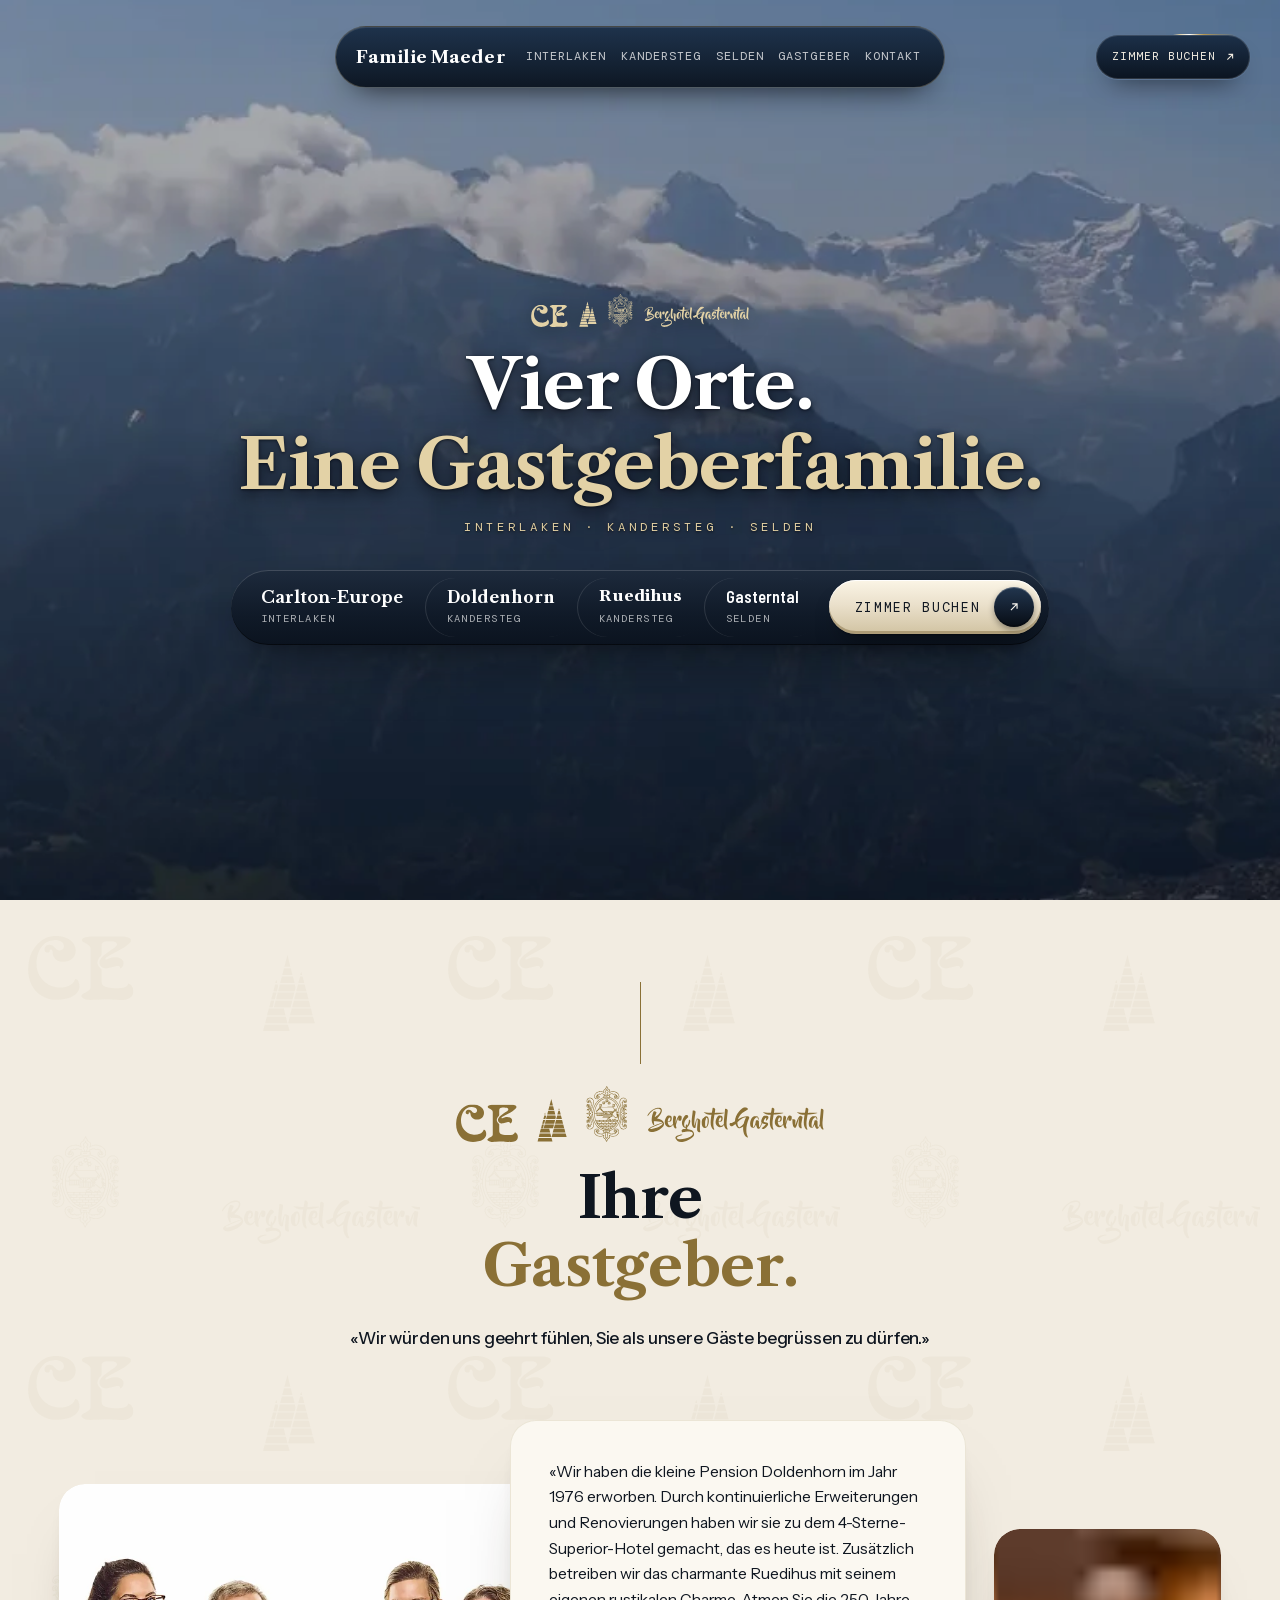
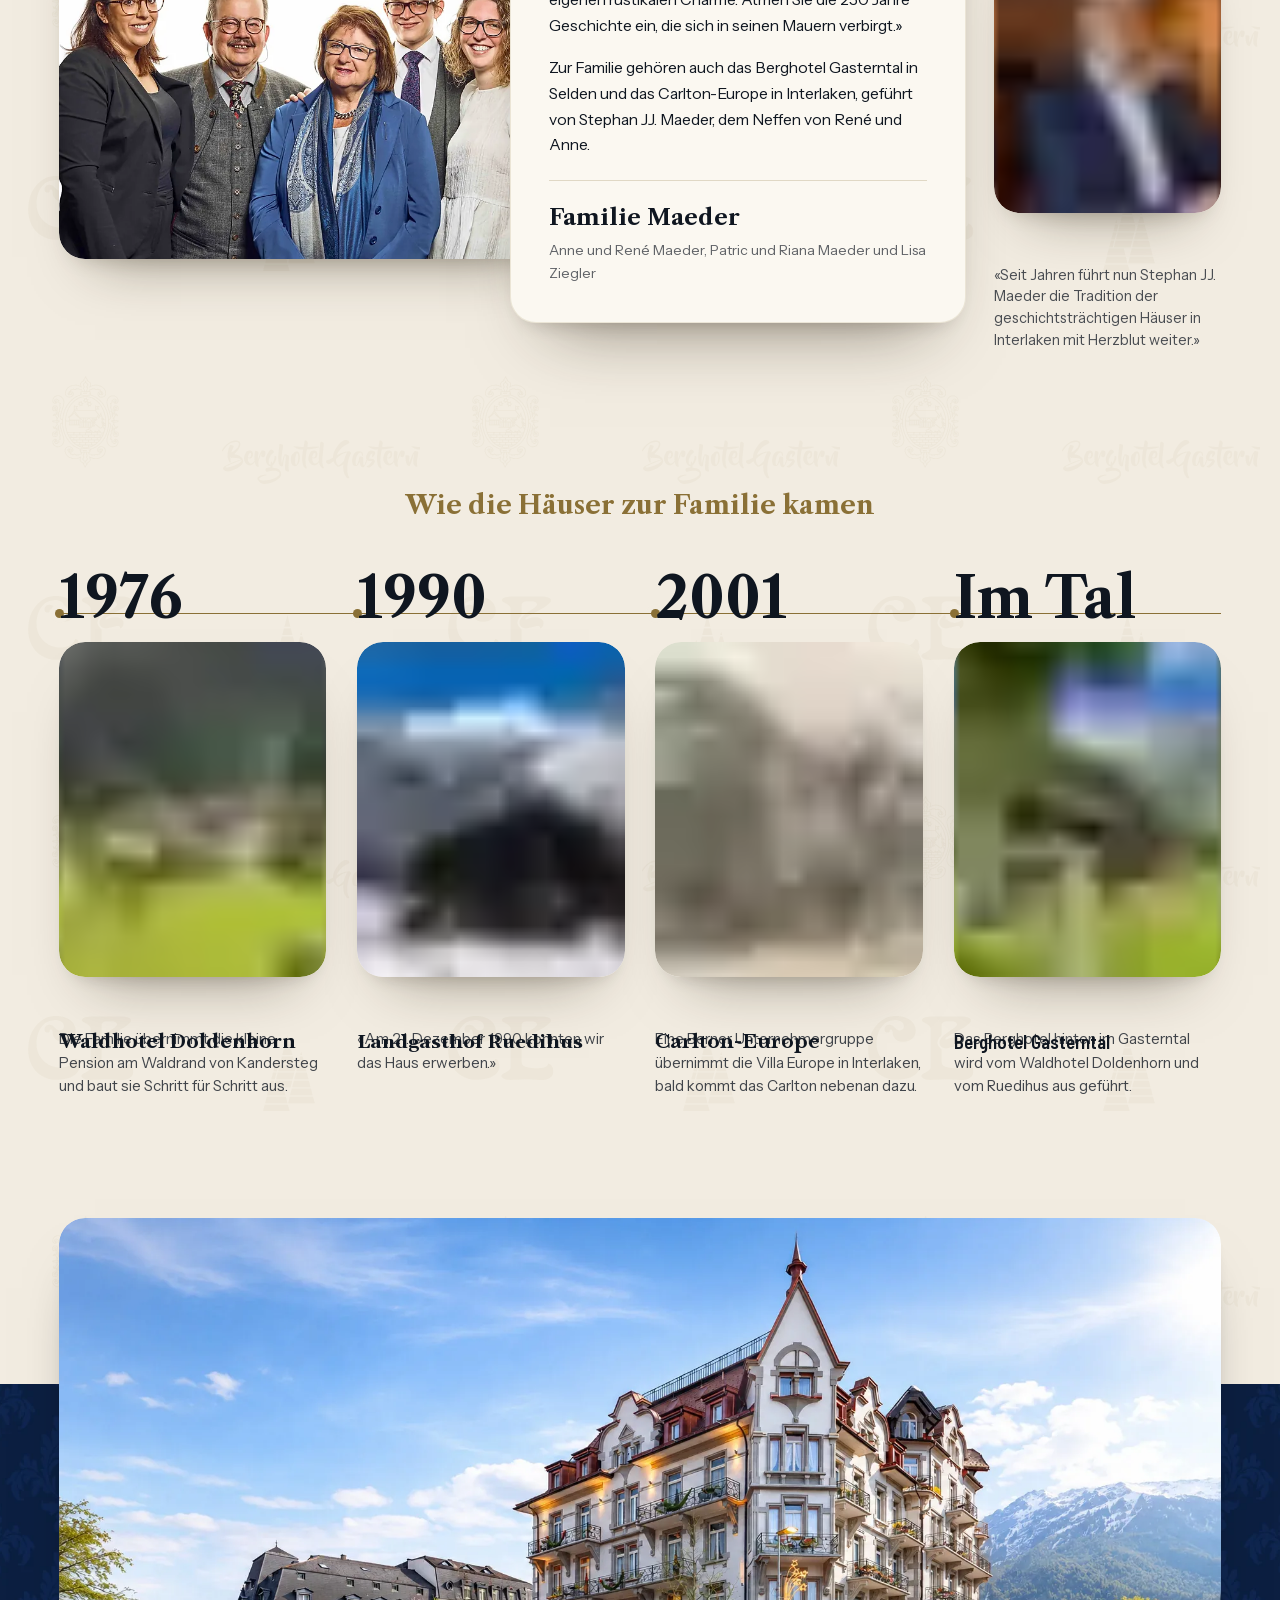
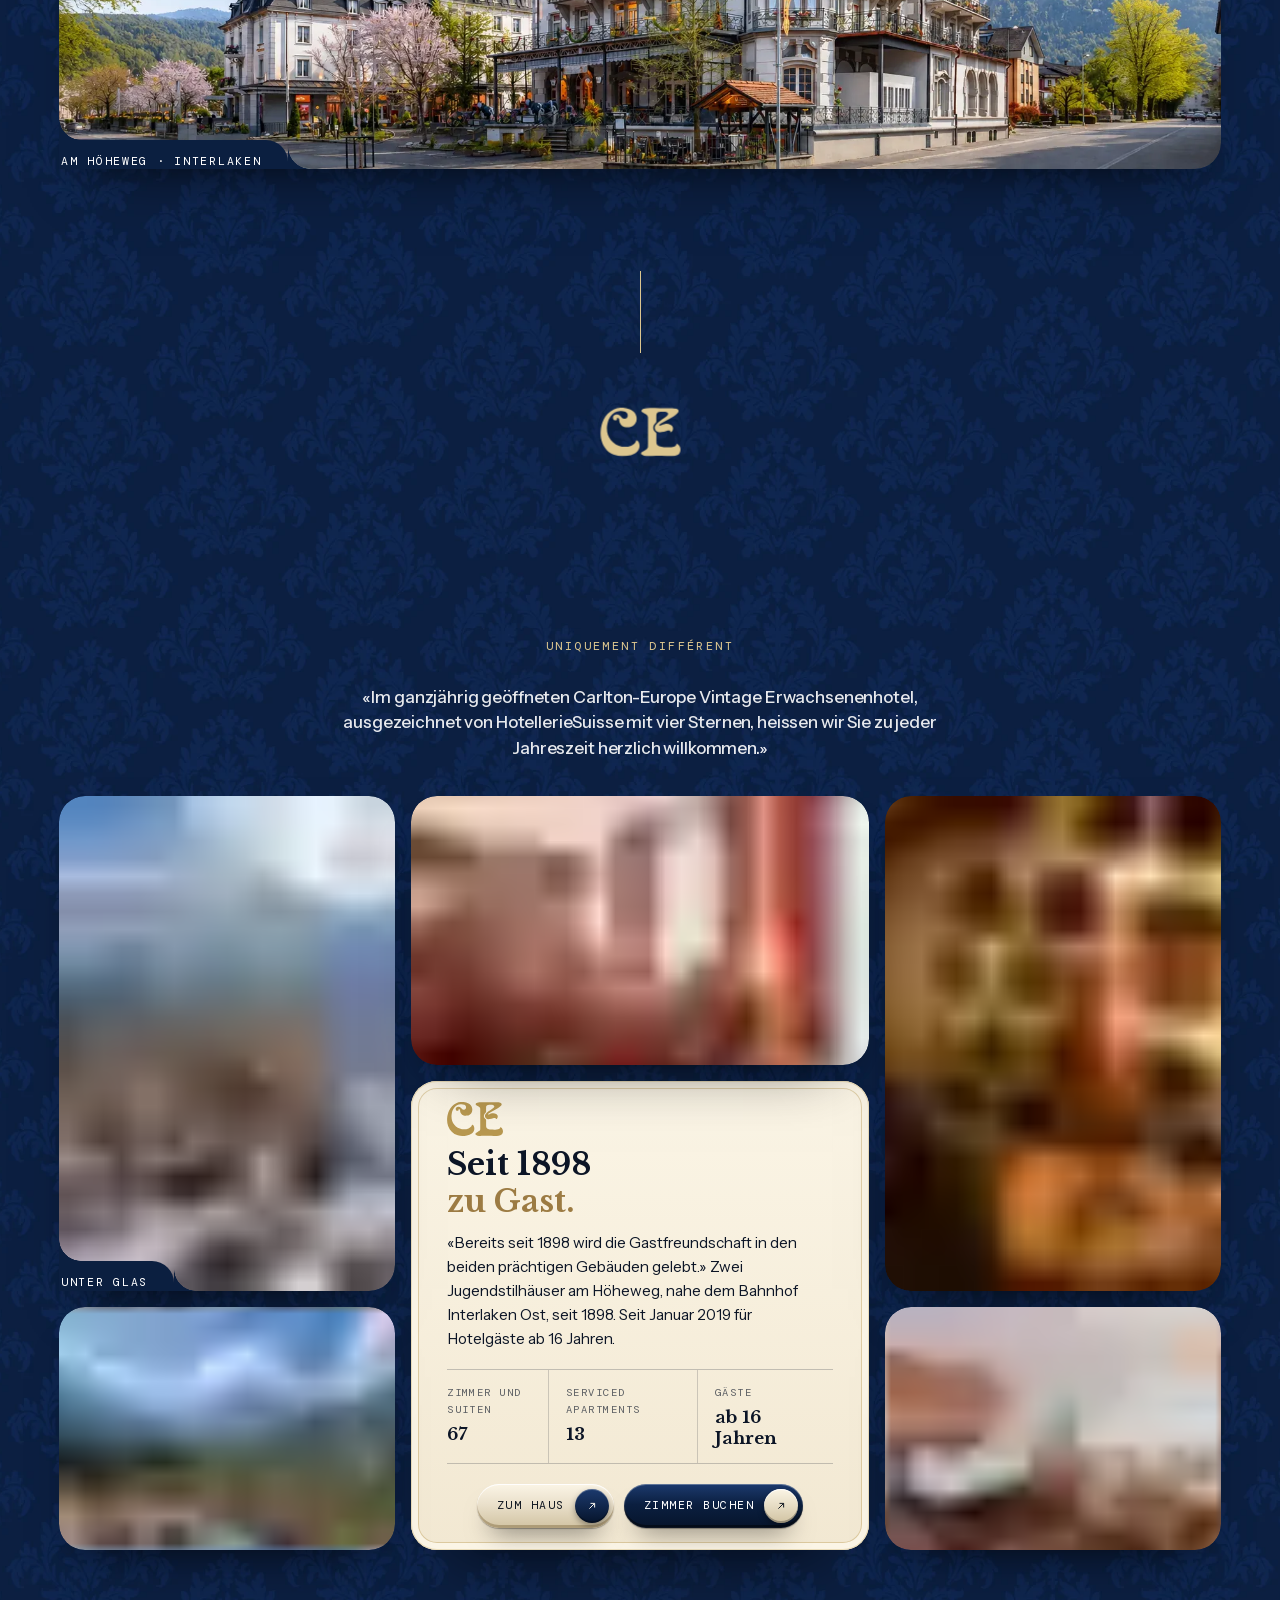
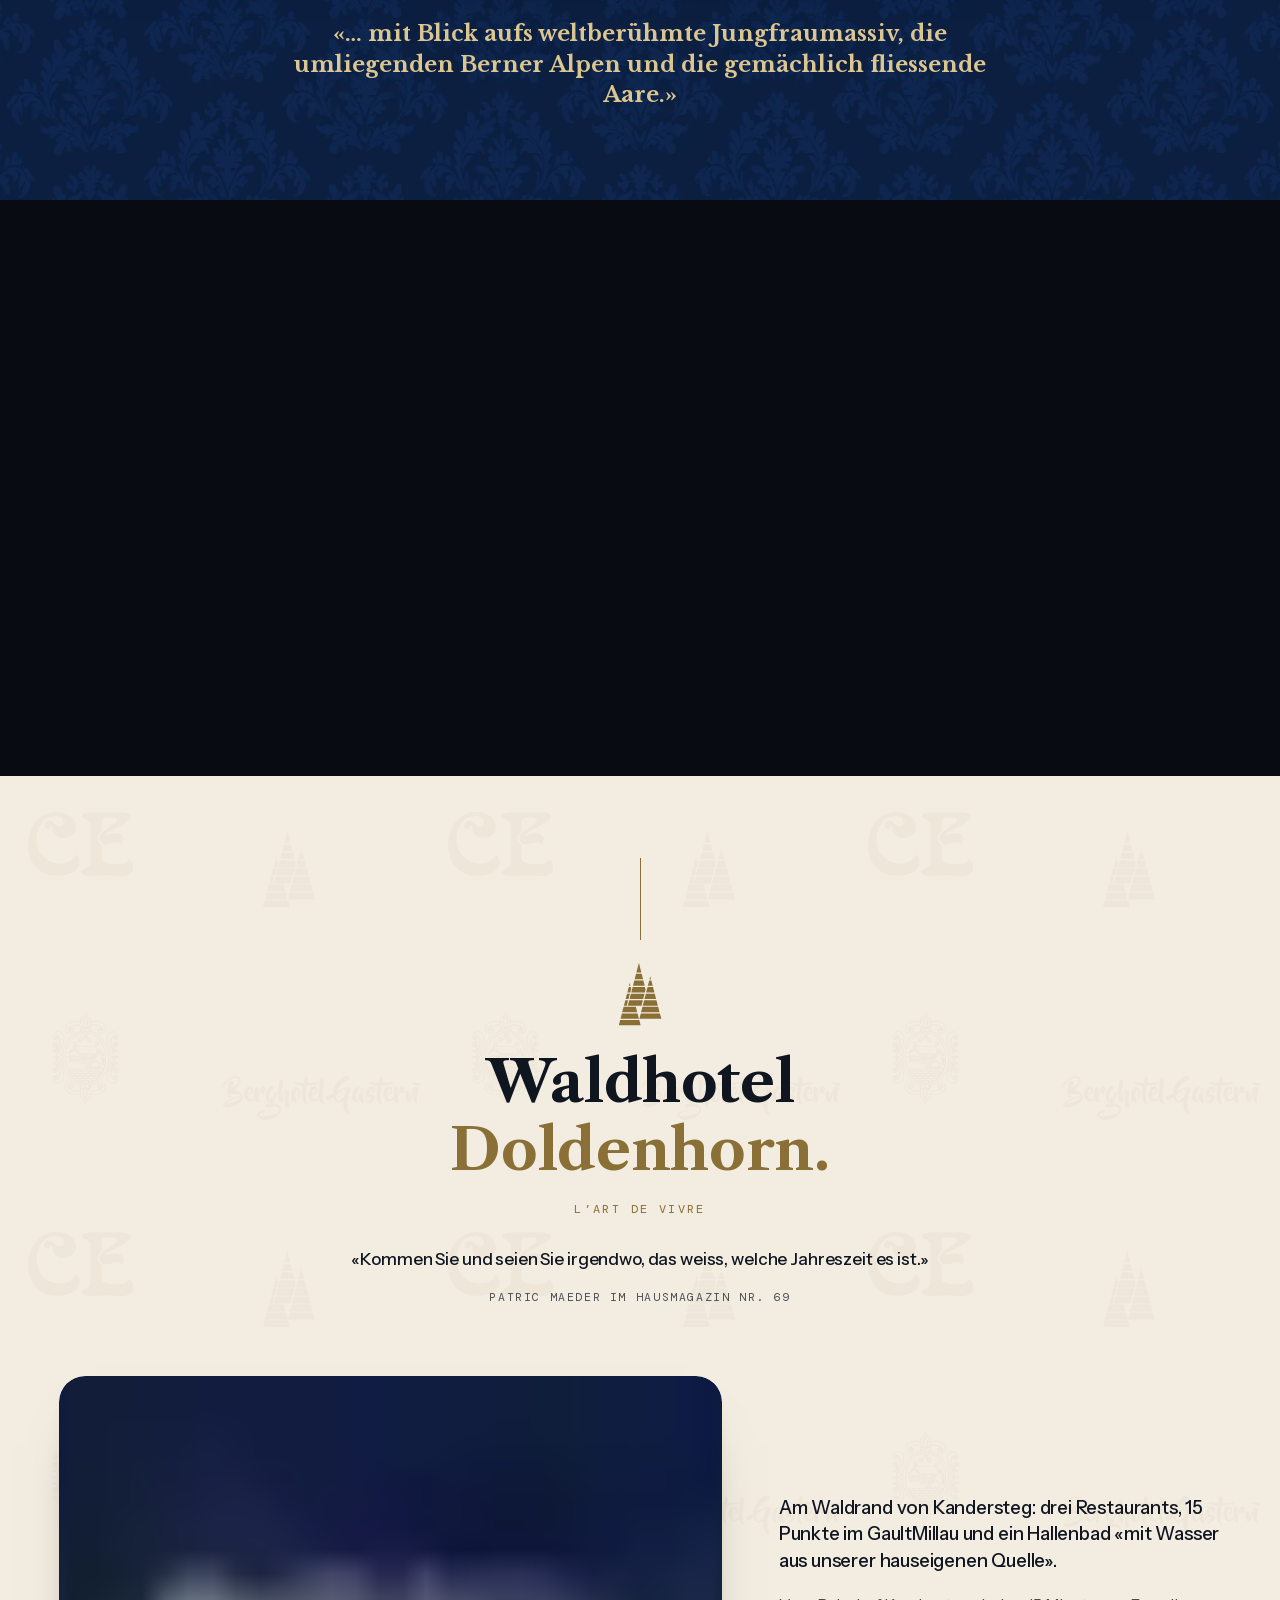
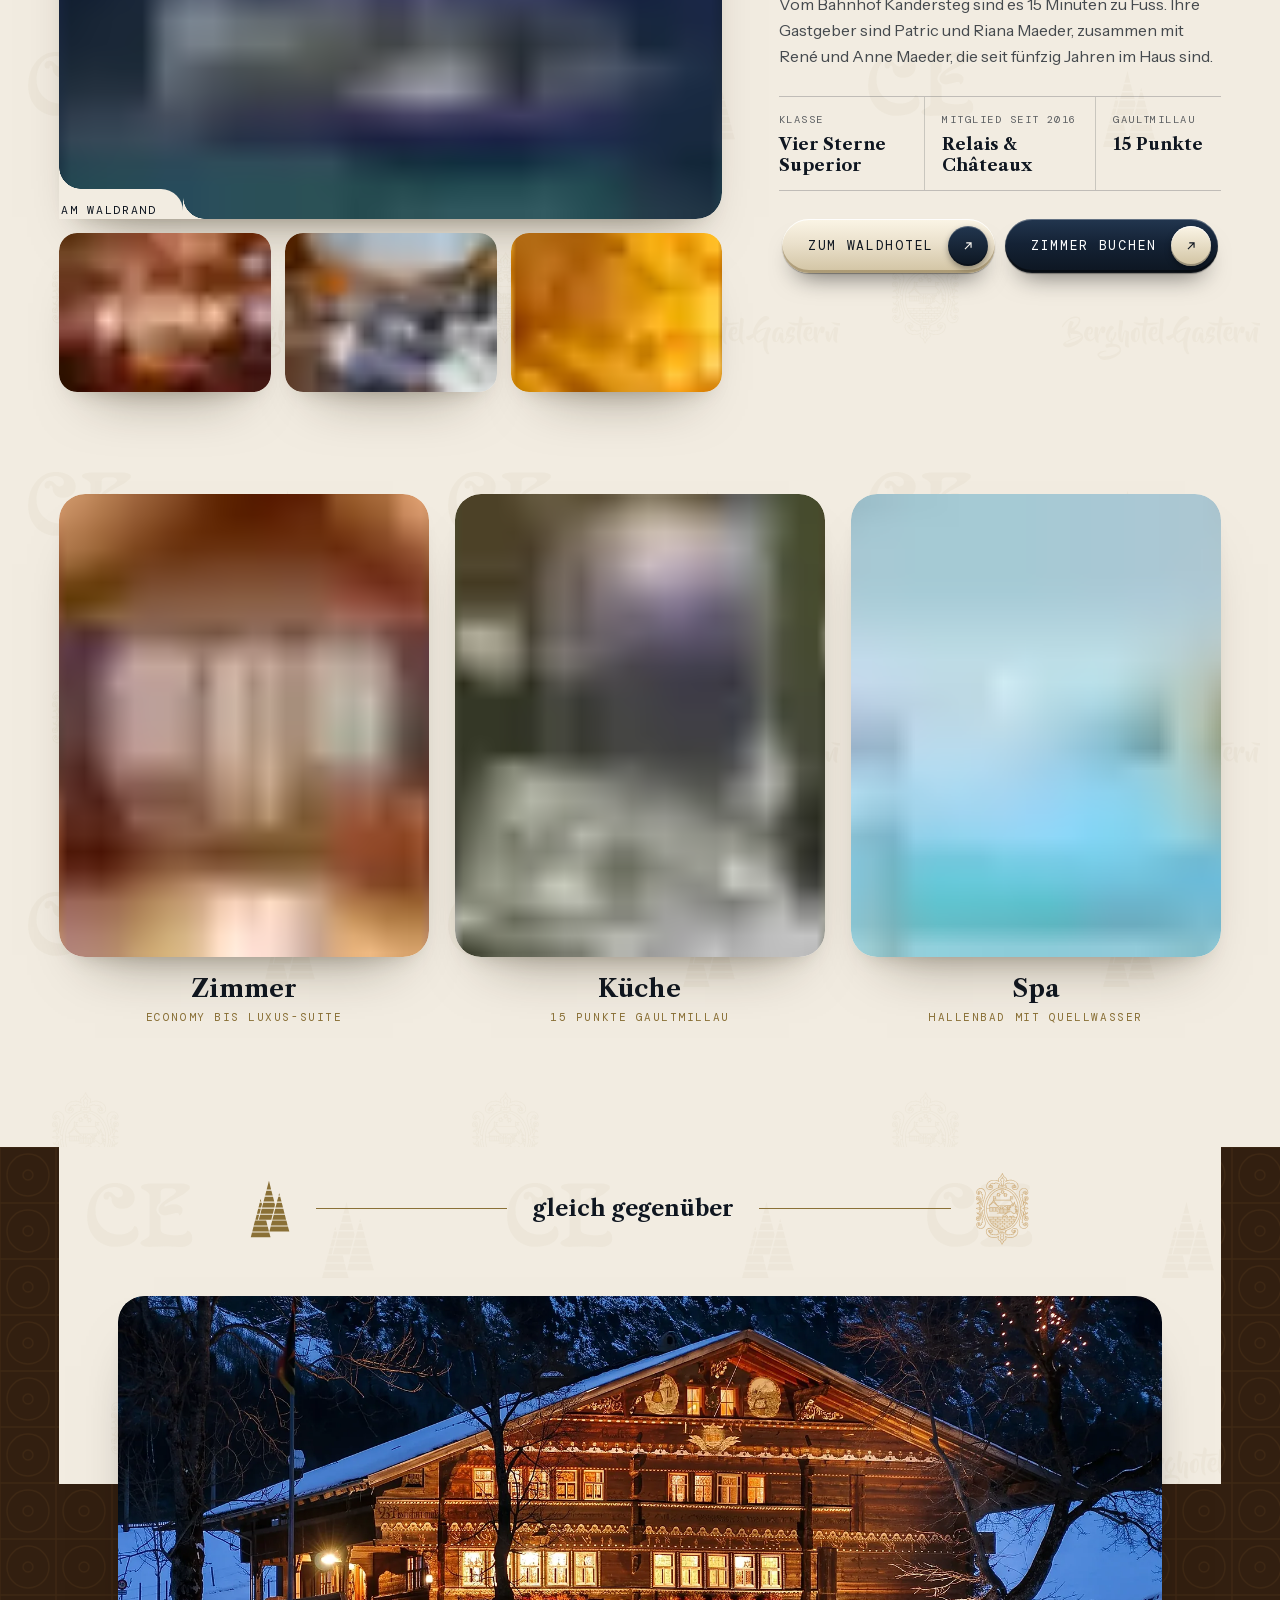
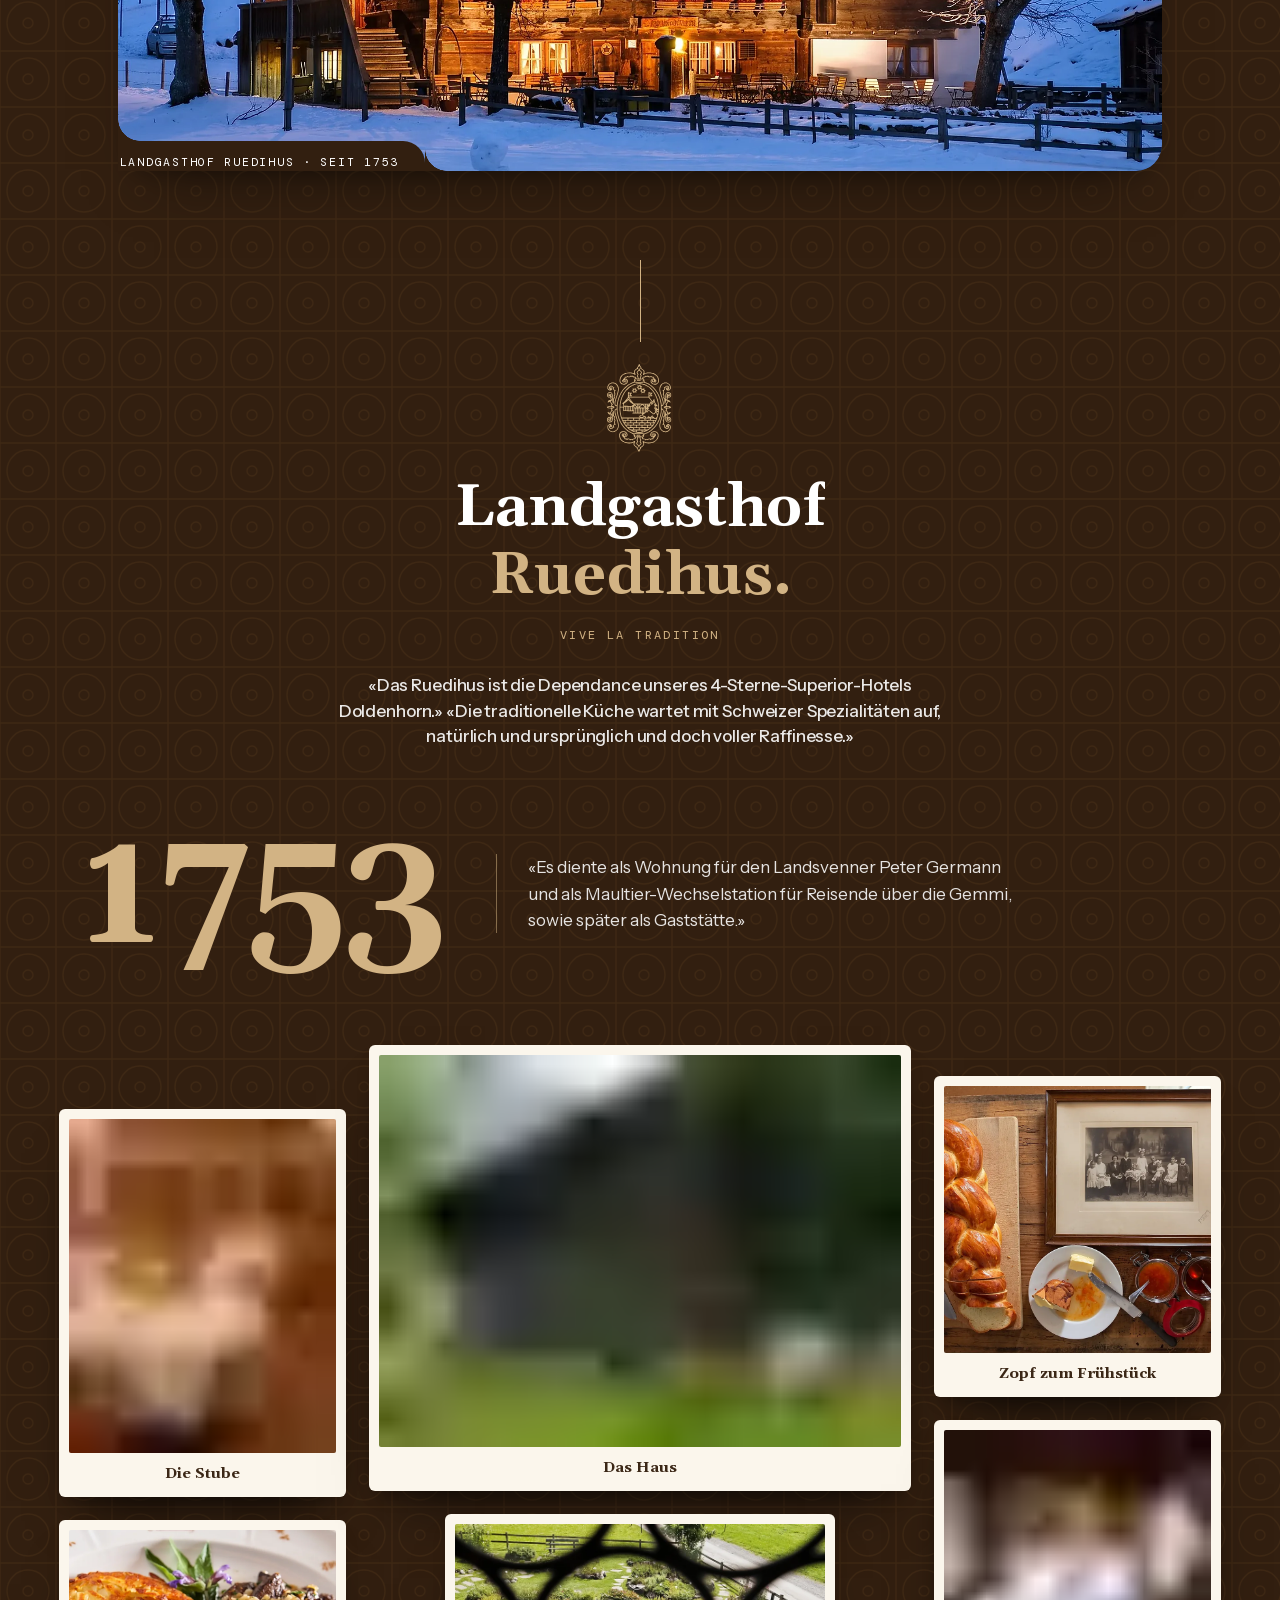
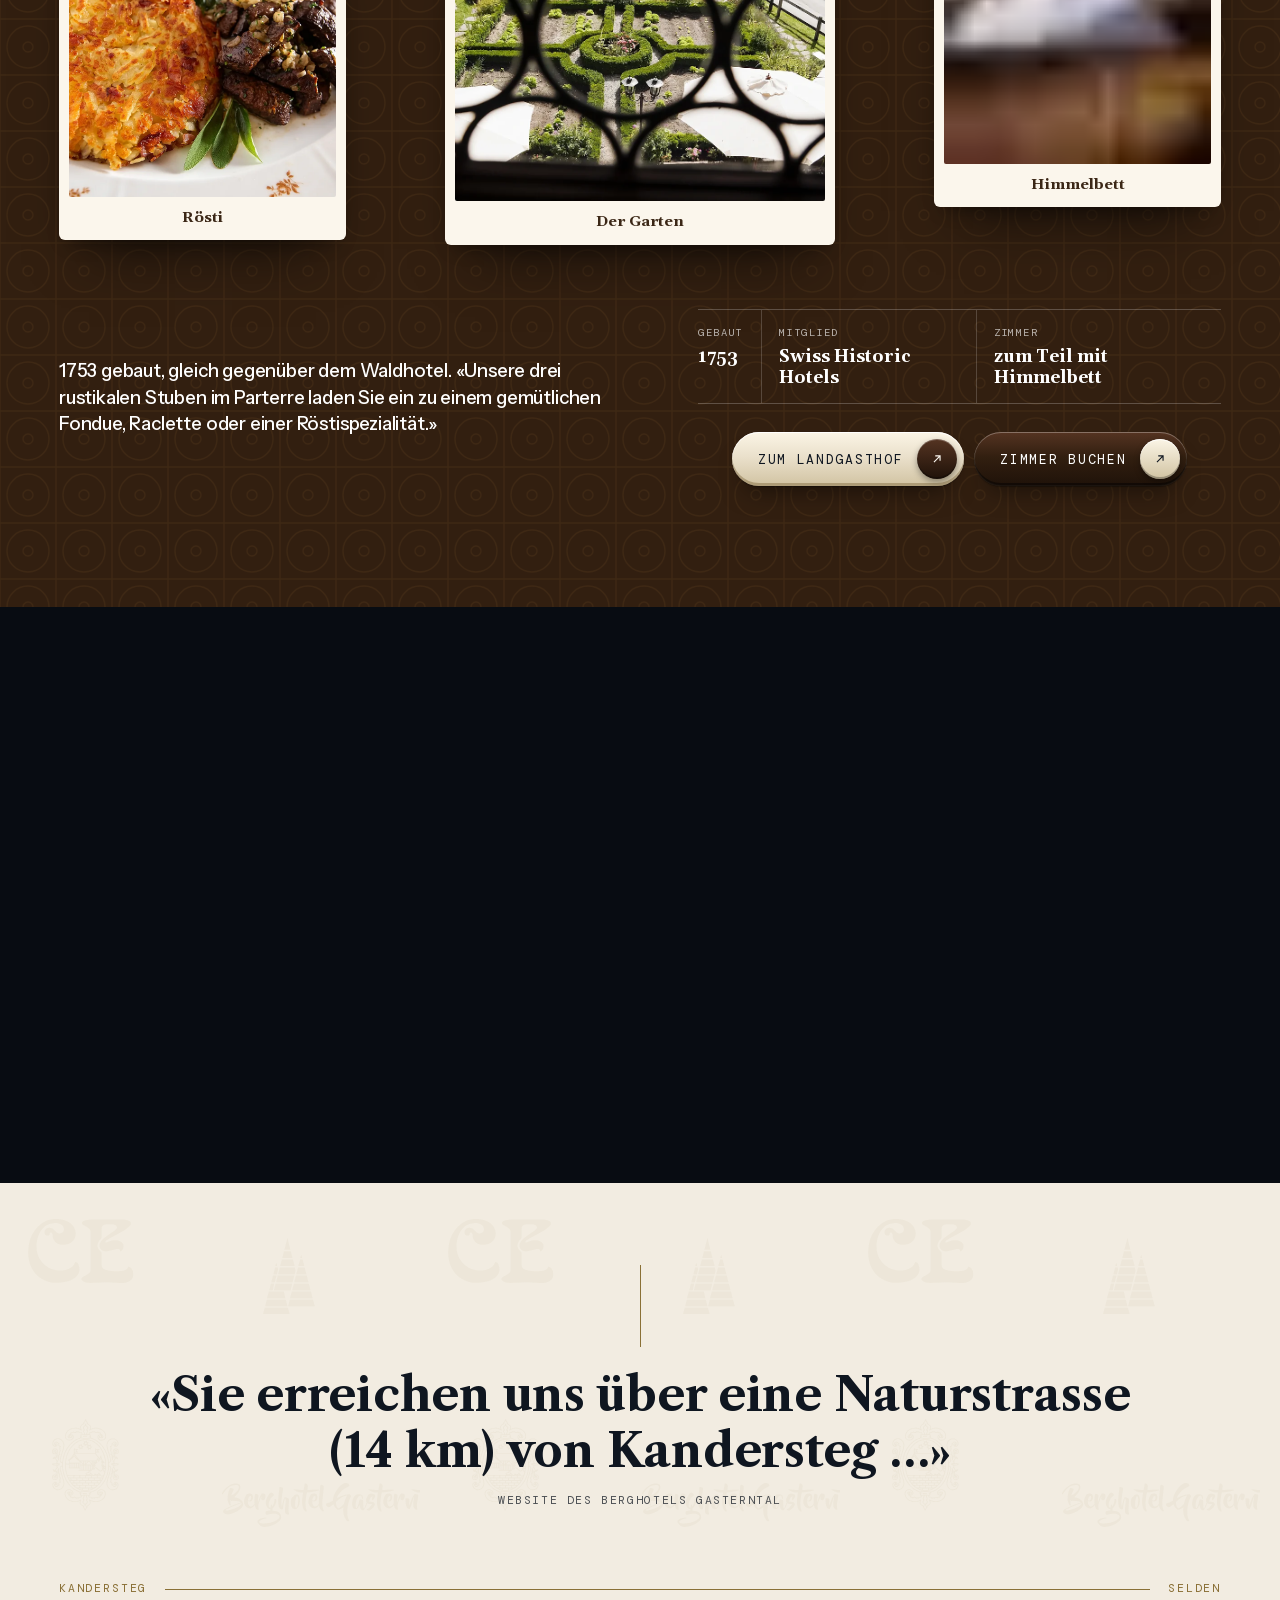
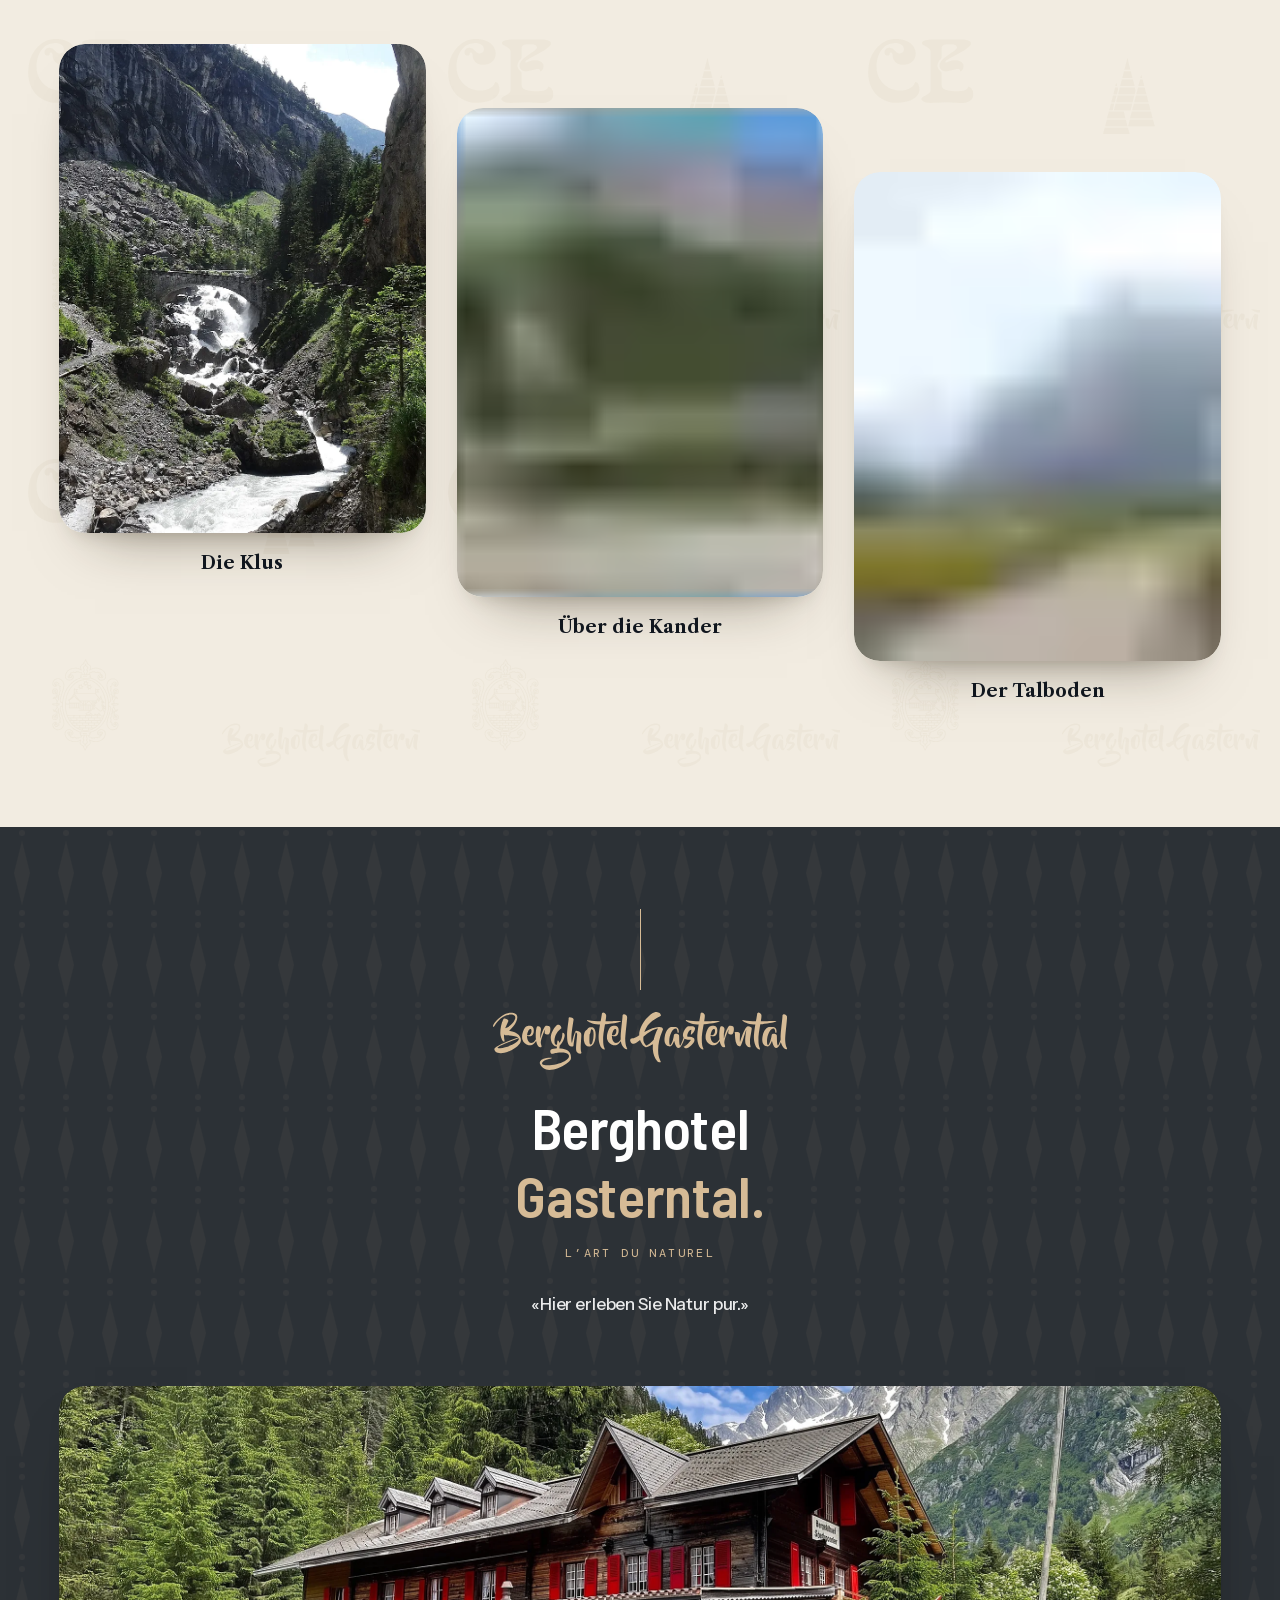
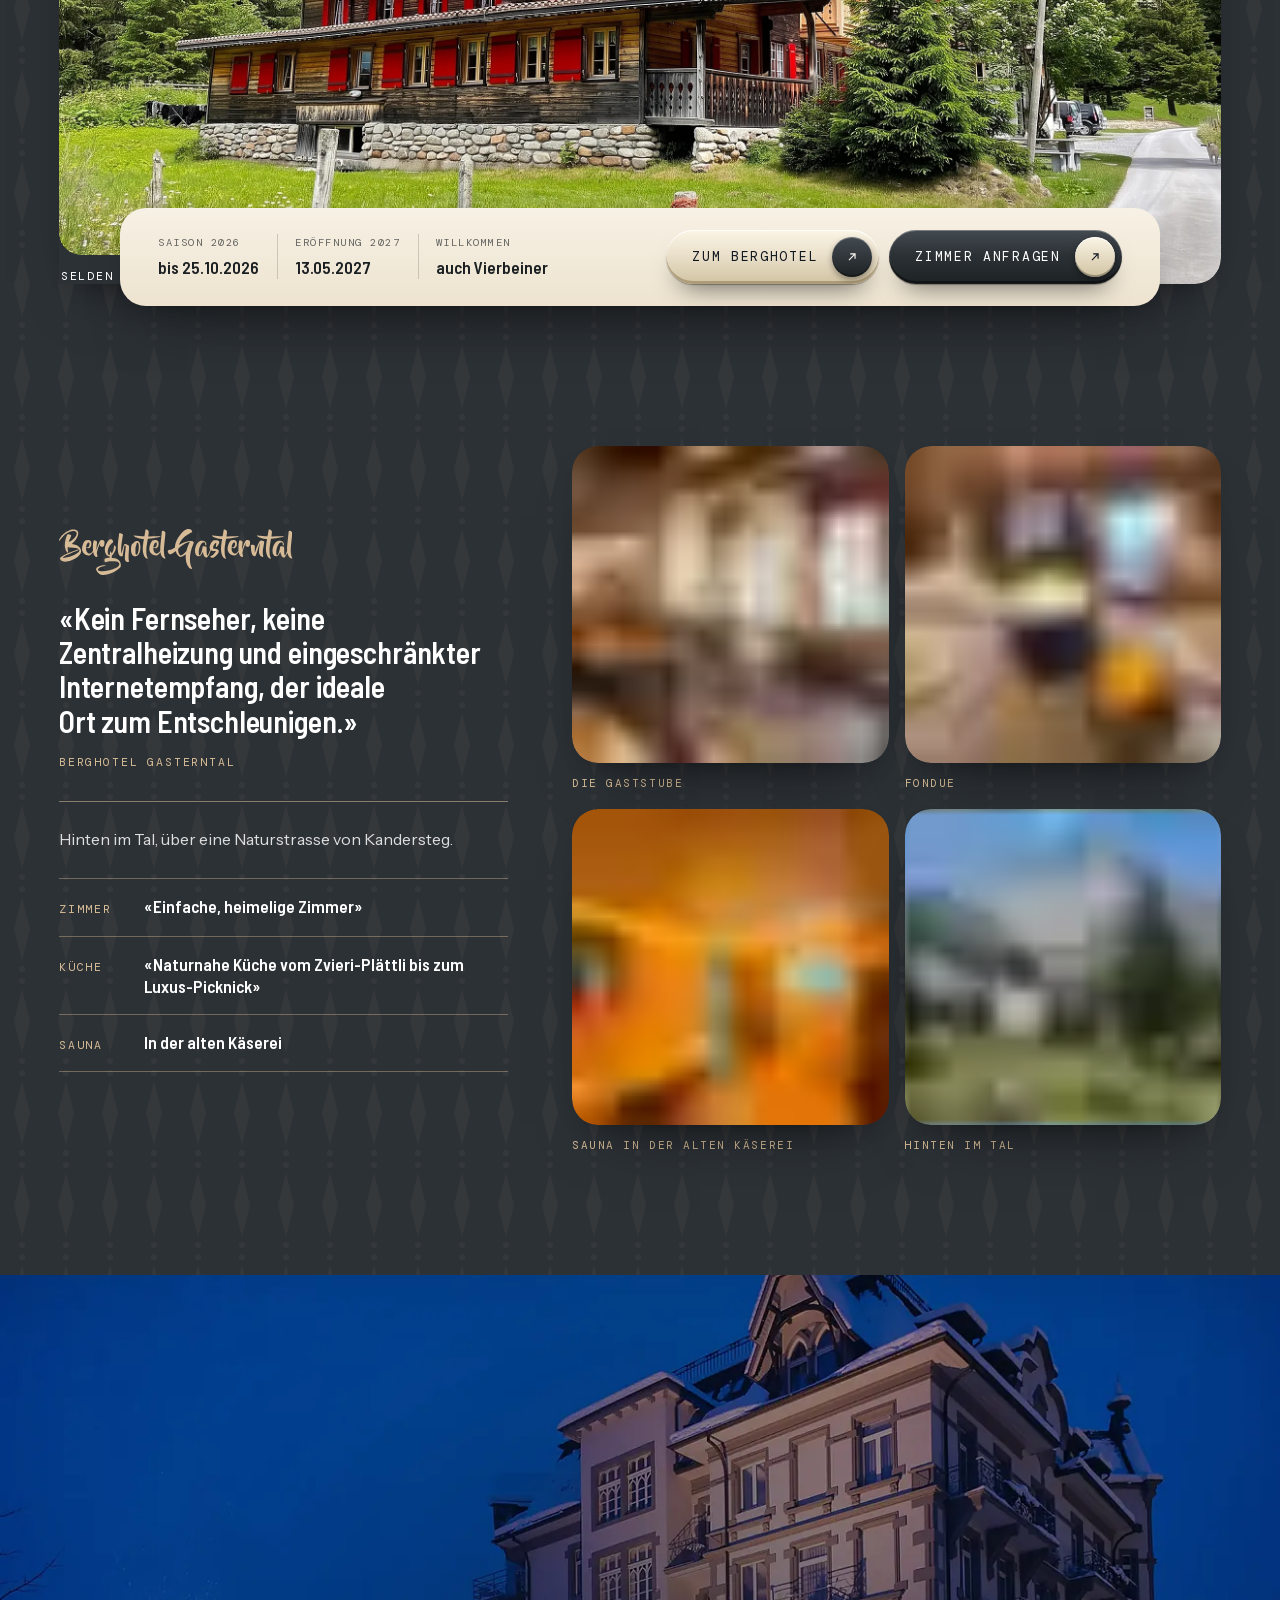
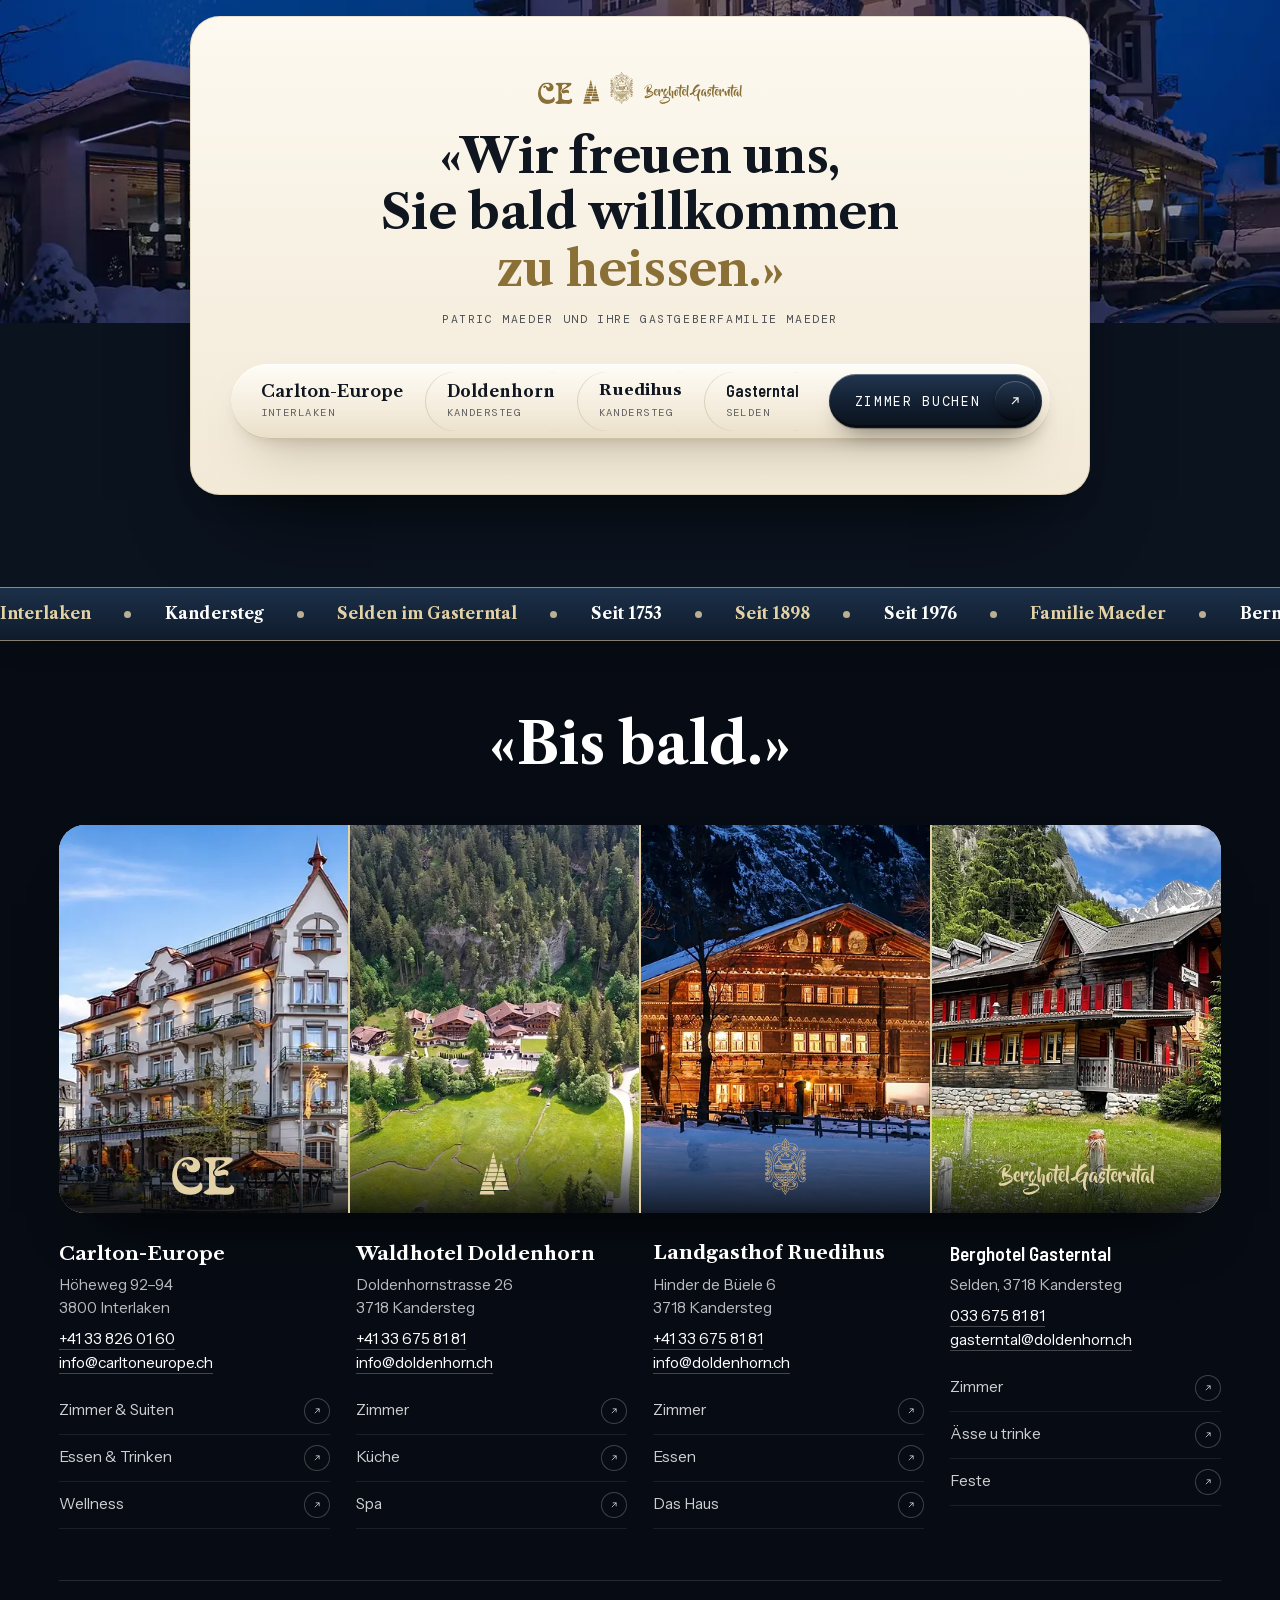
==== index.html @ d7616cf2 "Familie Maeder · Startseite: Umzug von Vercel auf GitHub Pages Co-Authored-By: Claude Opus 5.5 <nore" ====
<!doctype html>
<html lang="de-CH">
<head>
<meta charset="utf-8">
<meta name="viewport" content="width=device-width, initial-scale=1, viewport-fit=cover">
<title>Familie Maeder · Carlton-Europe, Waldhotel Doldenhorn, Landgasthof Ruedihus, Berghotel Gasterntal</title>
<meta name="description" content="Vier Häuser der Familie Maeder im Berner Oberland: das Carlton-Europe in Interlaken, das Waldhotel Doldenhorn und der Landgasthof Ruedihus in Kandersteg, das Berghotel Gasterntal in Selden.">
<meta name="robots" content="noindex, nofollow">
<meta name="theme-color" content="#0b131f">
<link rel="icon" href="data:,">
<link rel="preload" href="assets/fonts/librecaslon-700.woff2" as="font" type="font/woff2" crossorigin><link rel="preload" href="assets/fonts/InstrumentSans-normal-400_600.woff2" as="font" type="font/woff2" crossorigin><link rel="preload" href="assets/fonts/DMMono-normal-400.woff2" as="font" type="font/woff2" crossorigin>
<link rel="preload" as="image" href="assets/img/rb-auf-l.webp?v=44" imagesrcset="assets/img/rb-auf-s.webp?v=44 1400w, assets/img/rb-auf-l.webp?v=44 2560w" imagesizes="100vw" media="(min-width:701px)">
<link rel="preload" as="image" href="assets/img/rb-auf-h.webp?v=44" media="(max-width:700px)">
<link rel="stylesheet" href="assets/css/main.css?v=44">
<link rel="stylesheet" href="assets/css/tapeten.css?v=44">
<link rel="stylesheet" href="assets/css/reise.css?v=44">
<link rel="stylesheet" href="assets/css/reise-tapete.css?v=44">
<script>document.documentElement.classList.add('kein-vorhang','js');try{if(matchMedia('(prefers-reduced-motion: reduce)').matches||/[?&]nomotion/.test(location.search))document.documentElement.classList.add('ruhig')}catch(e){}</script>
<script src="/besuch.js?v=3c4c57a56e" defer></script><script src="/verweil.js?v=5881fd455d" defer></script></head>
<body>
<a class="sr" href="#interlaken">Zum Inhalt</a>
<header class="nav">
  <div class="nav__insel">
    <a class="nav__logo" href="#oben" aria-label="Familie Maeder, nach oben"><b>Familie Maeder</b></a>
    <nav class="nav__links" aria-label="Die vier Häuser"><a href="#interlaken"><span class="rl" data-rl>Interlaken</span></a><a href="#kandersteg"><span class="rl" data-rl>Kandersteg</span></a><a href="#selden"><span class="rl" data-rl>Selden</span></a><a href="#familie"><span class="rl" data-rl>Gastgeber</span></a><a href="#kontakt"><span class="rl" data-rl>Kontakt</span></a></nav>
    <button class="burger" type="button" aria-label="Menü" aria-expanded="false"><span></span><span></span></button>
  </div>
</header>
<button class="eckknopf glanz glanz--laeuft" type="button" data-buchen="">Zimmer buchen<svg viewBox="0 0 16 16" aria-hidden="true"><path d="M4.5 11.5 11.5 4.5M6 4.5h5.5V10"/></svg></button>
<div class="menue" aria-label="Menü">
  <nav class="menue__links"><a href="#carlton" class="h-carlton" style="--i:0"><span>Carlton-Europe</span><small>Interlaken</small></a><a href="#doldenhorn" class="h-doldenhorn" style="--i:1"><span>Waldhotel Doldenhorn</span><small>Kandersteg</small></a><a href="#ruedihus" class="h-ruedihus" style="--i:2"><span>Landgasthof Ruedihus</span><small>Kandersteg</small></a><a href="#gasterntal" class="h-gasterntal" style="--i:3"><span>Berghotel Gasterntal</span><small>Selden</small></a></nav>
  <div class="menue__fuss"><button class="kn " type="button" data-buchen="">Zimmer buchen<i><svg viewBox="0 0 16 16" aria-hidden="true"><path d="M4.5 11.5 11.5 4.5M6 4.5h5.5V10"/></svg></i></button><a href="tel:+41336758181">+41 33 675 81 81</a><a href="mailto:info@doldenhorn.ch">info@doldenhorn.ch</a></div>
</div>

<main>
<section class="rb-auf" id="oben" style="background-image:url([data-uri])">
  <div class="rb-auf__bild"><picture><source media="(max-width:700px)" srcset="assets/img/rb-auf-h.webp?v=44"><img src="assets/img/rb-auf-l.webp?v=44" srcset="assets/img/rb-auf-s.webp?v=44 1400w, assets/img/rb-auf-l.webp?v=44 2560w" sizes="100vw" width="2560" height="1045" alt="Interlaken zwischen Thunersee und Brienzersee, dahinter die Berge, vom Harder aus gesehen" fetchpriority="high"></picture></div>
  <div class="rb-auf__in">
    <img class="rb-auf__z" data-m="t" src="assets/logo/familie-maeder-gold.svg?v=44" width="400" height="100" alt="Die Zeichen der vier Häuser: Carlton-Europe, Waldhotel Doldenhorn, Landgasthof Ruedihus, Berghotel Gasterntal">
    <h1 class="rb-auf__t" data-m="h"><span class="z"><span>Vier Orte.</span></span><span class="z"><span><em>Eine Gastgeberfamilie.</em></span></span></h1>
    <p class="rb-ort" data-m="t" style="--i:1">Interlaken · Kandersteg · Selden</p>
    <div class="platte platte--auf" data-m="t" style="--i:3"><div class="platte__f"><button class="platte__h h-carlton" type="button" data-buchen="carlton"><b>Carlton-Europe</b><small>Interlaken</small></button><button class="platte__h h-doldenhorn" type="button" data-buchen="doldenhorn"><b>Doldenhorn</b><small>Kandersteg</small></button><button class="platte__h h-ruedihus" type="button" data-buchen="ruedihus"><b>Ruedihus</b><small>Kandersteg</small></button><button class="platte__h h-gasterntal" type="button" data-buchen="gasterntal"><b>Gasterntal</b><small>Selden</small></button></div><button class="kn platte__kn" type="button" data-buchen="">Zimmer buchen<i><svg viewBox="0 0 16 16" aria-hidden="true"><path d="M4.5 11.5 11.5 4.5M6 4.5h5.5V10"/></svg></i></button></div>
  </div>
</section>
<section class="rb rb-gast" id="familie">
  <div class="in">
    <header class="rb-kopf ">
      <span class="faden" data-m="faden" aria-hidden="true"><i></i></span>
      <span class="rb-kopf__z" data-m="z"><img class="rb-z rb-z--reihe" src="assets/logo/familie-maeder-taupe.svg?v=44" width="400" height="100" alt=""></span>
      <h2 class="rb-h" data-m="h"><span class="z"><span>Ihre</span></span><span class="z"><span><em>Gastgeber.</em></span></span></h2>
      
      <p class="rb-satz" data-m="t">«Wir würden uns geehrt fühlen, Sie als unsere Gäste begrüssen zu dürfen.»</p>
      
    </header>
    <div class="gb">
      <figure class="rk gb__fam" data-m="k" style="--i:0;--y:110px"><span class="rk__b" style="background-image:url([data-uri])"><img src="assets/img/rb-fam-l.webp?v=44" srcset="assets/img/rb-fam-s.webp?v=44 820w, assets/img/rb-fam-l.webp?v=44 1600w" sizes="(max-width:860px) 92vw, 38vw" width="1600" height="1200" alt="Die Gastgeberfamilie Maeder" loading="lazy" decoding="async"></span></figure>
      <article class="gb__brief" data-m="k" style="--i:1;--y:150px">
        <div class="lauf"><p>«Wir haben die kleine Pension Doldenhorn im Jahr 1976 erworben. Durch kontinuierliche Erweiterungen und Renovierungen haben wir sie zu dem 4-Sterne-Superior-Hotel gemacht, das es heute ist. Zusätzlich betreiben wir das charmante Ruedihus mit seinem eigenen rustikalen Charme. Atmen Sie die 250 Jahre Geschichte ein, die sich in seinen Mauern verbirgt.»</p><p>Zur Familie gehören auch das Berghotel Gasterntal in Selden und das Carlton-Europe in Interlaken, geführt von Stephan JJ. Maeder, dem Neffen von René und Anne.</p></div>
        <p class="gb__namen"><b>Familie Maeder</b><span>Anne und René Maeder, Patric und Riana Maeder und Lisa Ziegler</span></p>
      </article>
      <figure class="gb__st"><figure class="rk " data-m="k" style="--i:2;--y:190px"><span class="rk__b" style="background-image:url([data-uri])"><img src="assets/img/stephan-l.webp?v=44" srcset="assets/img/stephan-s.webp?v=44 820w, assets/img/stephan-l.webp?v=44 900w" sizes="(max-width:860px) 60vw, 18vw" width="900" height="1125" alt="Stephan JJ. Maeder im Carlton-Europe" loading="lazy" decoding="async"></span></figure><figcaption data-m="t" style="--i:2">«Seit Jahren führt nun Stephan JJ. Maeder die Tradition der geschichtsträchtigen Häuser in Interlaken mit Herzblut weiter.»</figcaption></figure>
    </div>
    <div class="ch2">
      <p class="ch2__titel" data-m="t">Wie die Häuser zur Familie kamen</p>
      <div class="ch2__r"><span class="ch2__spur" data-m="spur" aria-hidden="true"><i></i></span><div class="ch2__s h-doldenhorn" style="--i:0">
          <span class="ch2__j" data-m="t" style="--i:0"><span data-zahl="1976">1976</span></span>
          <span class="ch2__p" aria-hidden="true"></span>
          <figure class="rk ch2__b" data-m="k" style="--i:0;--y:60px"><span class="rk__b" style="background-image:url([data-uri])"><img src="assets/img/rb-ch-do-l.webp?v=44" srcset="assets/img/rb-ch-do-s.webp?v=44 820w, assets/img/rb-ch-do-l.webp?v=44 900w" sizes="(max-width:860px) 44vw, 21vw" width="900" height="1125" alt="Das Waldhotel Doldenhorn am Waldrand, aus der Luft gesehen" loading="lazy" decoding="async"></span></figure>
          <b data-m="t" style="--i:0">Waldhotel Doldenhorn</b><p data-m="t" style="--i:0">Die Familie übernimmt die kleine Pension am Waldrand von Kandersteg und baut sie Schritt für Schritt aus.</p>
        </div><div class="ch2__s h-ruedihus" style="--i:1">
          <span class="ch2__j" data-m="t" style="--i:1"><span data-zahl="1990">1990</span></span>
          <span class="ch2__p" aria-hidden="true"></span>
          <figure class="rk ch2__b" data-m="k" style="--i:1;--y:86px"><span class="rk__b" style="background-image:url([data-uri])"><img src="assets/img/rb-ch-ru-l.webp?v=44" srcset="assets/img/rb-ch-ru-s.webp?v=44 820w, assets/img/rb-ch-ru-l.webp?v=44 900w" sizes="(max-width:860px) 44vw, 21vw" width="900" height="1125" alt="Der Landgasthof Ruedihus im Schnee, dahinter die Berge" loading="lazy" decoding="async"></span></figure>
          <b data-m="t" style="--i:1">Landgasthof Ruedihus</b><p data-m="t" style="--i:1">«Am 21. Dezember 1990 konnten wir das Haus erwerben.»</p>
        </div><div class="ch2__s h-carlton" style="--i:2">
          <span class="ch2__j" data-m="t" style="--i:2"><span data-zahl="2001">2001</span></span>
          <span class="ch2__p" aria-hidden="true"></span>
          <figure class="rk ch2__b" data-m="k" style="--i:2;--y:112px"><span class="rk__b" style="background-image:url([data-uri])"><img src="assets/img/rb-ch-ce-l.webp?v=44" srcset="assets/img/rb-ch-ce-s.webp?v=44 820w, assets/img/rb-ch-ce-l.webp?v=44 900w" sizes="(max-width:860px) 44vw, 21vw" width="900" height="1125" alt="Alte Postkarte: das Hotel am Höheweg vor dem Jungfraumassiv" loading="lazy" decoding="async"></span></figure>
          <b data-m="t" style="--i:2">Carlton-Europe</b><p data-m="t" style="--i:2">Eine Berner Unternehmergruppe übernimmt die Villa Europe in Interlaken, bald kommt das Carlton nebenan dazu.</p>
        </div><div class="ch2__s h-gasterntal" style="--i:3">
          <span class="ch2__j" data-m="t" style="--i:3">Im Tal</span>
          <span class="ch2__p" aria-hidden="true"></span>
          <figure class="rk ch2__b" data-m="k" style="--i:3;--y:138px"><span class="rk__b" style="background-image:url([data-uri])"><img src="assets/img/rb-ch-ga-l.webp?v=44" srcset="assets/img/rb-ch-ga-s.webp?v=44 820w, assets/img/rb-ch-ga-l.webp?v=44 864w" sizes="(max-width:860px) 44vw, 21vw" width="864" height="1080" alt="Das alte Holzhaus des Berghotels Gasterntal auf der Wiese, dahinter die Felsen" loading="lazy" decoding="async"></span></figure>
          <b data-m="t" style="--i:3">Berghotel Gasterntal</b><p data-m="t" style="--i:3">Das Berghotel hinten im Gasterntal wird vom Waldhotel Doldenhorn und vom Ruedihus aus geführt.</p>
        </div></div>
    </div>
  </div>
</section>
<section class="rb rb-ce h-carlton haus--carlton" id="interlaken">
  <div class="in">
    <figure class="rk rb-ce__haus" data-m="k" style="--i:0;--y:120px"><span class="rk__b" style="background-image:url([data-uri])"><img src="assets/img/rb-ce-haus-l.webp?v=44" srcset="assets/img/rb-ce-haus-s.webp?v=44 820w, assets/img/rb-ce-haus-l.webp?v=44 1821w" sizes="(max-width:860px) 100vw, 92vw" width="1821" height="864" alt="Das Carlton-Europe am Höheweg in Interlaken: zwei Jugendstilhäuser, davor blühende Bäume"></span><span class="rk__kerbe"><span>Am Höheweg · Interlaken</span></span></figure>
    <span class="anker" id="carlton"></span>
    <header class="rb-kopf ">
      <span class="faden" data-m="faden" aria-hidden="true"><i></i></span>
      <span class="rb-kopf__z" data-m="z"><svg class="rb-z rb-z--carlton" viewBox="87 0 112 68" fill="currentColor" aria-hidden="true"><path  d="M170.5,0.6c5.6,0,11.1,0,16.7,0c2.1,0,4.2,0.2,6.2,0.9c3.3,1.1,3.9,3.4,1.6,6c-1.8,2-4.1,3.5-6.4,5
		c-4.1,2.5-8.4,4.7-12.6,7c-1.7,0.9-3.4,1.8-5,2.9c-0.5,0.4-1.1,0.7-1.5,1.2c-0.3,0.2-0.5,0.6-0.3,1c0.2,0.3,0.6,0.5,0.9,0.4
		c0.6-0.2,1.2-0.3,1.8-0.6c1.8-0.7,3.5-1.4,5.4-1.7c2.8-0.4,5.5-0.1,8.1,1.3c1.7,1,3,2.4,3.1,4.5c0.1,1.6-0.2,3.1-1.3,4.4
		c-0.5,0.6-1.2,1.1-2,1.3c-0.3,0.1-0.6,0.2-0.5-0.4c0.1-1.2-0.3-1.7-1.6-1.8c-1.3-0.1-2.6,0.1-3.8,0.4c-2.3,0.6-4.7,1.3-7,1.7
		c-1.6,0.3-3.2,0.4-4.8-0.1c-3.9-1.3-6-5.7-3.5-9.4c1.4-2.2,3.3-3.8,5.4-5.4c2.6-2.1,5.5-3.8,8.2-5.8c1.3-0.9,2.6-1.8,3.5-3.1
		c0.9-1.2,0.6-2.6-0.6-3.5c-0.5-0.3-1.1-0.5-1.7-0.7c-1-0.3-2.1-0.3-3.1-0.4c-2.2-0.2-4.4-0.1-6.6,0.2c-2.6,0.4-3.8,1.8-3.9,4.5
		c0,2.8-0.1,5.6,0,8.4c0,1.1-0.3,1.8-1.1,2.6c-1.9,1.8-3.2,3.9-3.3,6.6c-0.1,1.6,0.4,2.9,1.3,4.2c0.7,1,1.5,1.8,2.4,2.5
		c0.5,0.4,0.7,0.8,0.7,1.4c0,4,0,7.9,0,11.9c0,3,1.2,4.8,4,6c2,0.8,4.1,1.1,6.3,1.2c2.7,0.2,5.3,0.3,8,0.2c1.9-0.1,3.9-0.1,5.7-0.7
		c2-0.6,3.5-1.6,4.2-3.7c0.2-0.6,0.5-0.5,1-0.3c1.8,0.9,3,2.3,3.8,4.1c0.8,2,1,4.1,0.4,6.3c-0.7,2.7-2.4,4.4-4.9,5.5
		c-2.6,1.1-5.3,1.4-8,1.3c-3.4-0.1-6.8-0.3-10.3-0.5c-5.5-0.3-11,0.1-16.4,0.3c-2.6,0.1-5.2,0.3-7.8,0.1c-2.1-0.2-4.2-0.8-6-2
		c-1.9-1.2-2-2.4-0.2-3.9c0.9-0.8,2-1.3,3.1-1.9c1.3-0.8,2.6-1.5,3.8-2.4c1.1-0.9,1.6-1.9,1.6-3.3c0-13.1,0-26.1,0-39.2
		c0-0.3,0-0.6,0-1c0-2-0.8-3.5-2.5-4.6c-1.2-0.7-2.4-1.5-3.6-2.2c-0.8-0.5-1.5-0.9-2.2-1.5c-1.2-0.9-1.2-2.1,0-3.1
		c0.7-0.6,1.5-0.9,2.4-1.2c2.7-0.8,5.6-1,8.4-1C160.5,0.5,165.5,0.5,170.5,0.6L170.5,0.6z"/><path  d="M96,28.3c-0.1,6.8,1.7,12.5,5.7,17.3c4,4.8,9.1,7.8,15.2,8.8c4.5,0.7,8.9,0.3,13.2-1.4
		c3.2-1.3,5.7-3.4,6.8-6.8c0.2-0.7,0.6-0.7,1.1-0.5c1.3,0.5,2.2,1.5,2.7,2.8c2,5.1,1.1,10.5-4.1,14.3c-2.9,2.1-6.2,3.3-9.6,4
		c-6.2,1.3-12.3,1.5-18.4-0.2c-9.7-2.8-16-9.1-19.4-18.5c-1.9-5.3-2.3-10.8-1.8-16.4c0.4-5.2,1.6-10.2,3.9-14.9
		c3.1-6.4,7.7-11.4,14.2-14.5c4.7-2.3,9.7-2.7,14.9-2.1c3.4,0.4,6.7,1.3,9.7,3c3.5,2,6.1,4.7,7.1,8.8c0.8,3.4,0.6,6.7-1.3,9.8
		c-2,3.3-5,4.8-8.6,5.4c-2.4,0.4-4.7,0.3-7-0.4c-4.4-1.4-7.1-5.5-7.1-9.4c0-0.6-0.1-1.1-0.3-1.7c-0.2-0.5-0.4-0.9-0.9-1.1
		c-0.5-0.3-1.1-0.4-1.6-0.1c-0.5,0.3-0.5,0.8-0.4,1.3c0.1,1.1,0,1.4-1.1,1.7c-1.6,0.4-3.1-0.1-3.8-1.1c-0.9-1.3-0.8-3.5,0.1-4.8
		c1.1-1.5,2.6-2.2,4.4-2.2c2-0.1,3.7,0.7,5.1,2.1c0.8,0.8,1.5,1.6,2.2,2.4c1.1,1.1,2.5,1.7,4.2,1.5c2.1-0.2,3.8-1.9,4-4
		c0.2-2.6-1-4.5-3.3-5.7c-2.3-1.2-4.7-1.4-7.2-1.3c-5.9,0.2-10.3,3-13.7,7.7c-2.5,3.6-3.8,7.6-4.5,11.9C96.1,25.6,96,27.2,96,28.3"
		/></svg></span>
      <h2 class="rb-h" data-m="h"><span class="z"><span>Vintage Hotel</span></span><span class="z"><span><em>Carlton-Europe.</em></span></span></h2>
      <p class="rb-leit" data-m="t" lang="fr">Uniquement différent</p>
      <p class="rb-satz" data-m="t">«Im ganzjährig geöffneten Carlton-Europe Vintage Erwachsenenhotel, ausgezeichnet von HotellerieSuisse mit vier Sternen, heissen wir Sie zu jeder Jahreszeit herzlich willkommen.»</p>
      
    </header>
    <div class="ce-mo">
      <figure class="rk ce-mo__a" data-m="k" style="--i:0;--y:90px"><span class="rk__b" style="background-image:url([data-uri])"><img src="assets/img/rb-ce-pav-l.webp?v=44" srcset="assets/img/rb-ce-pav-s.webp?v=44 820w, assets/img/rb-ce-pav-l.webp?v=44 1000w" sizes="(max-width:860px) 92vw, 27vw" width="1000" height="1333" alt="Der Glaspavillon auf der verschneiten Dachterrasse, dahinter die Berge" loading="lazy" decoding="async"></span><span class="rk__kerbe"><span>Unter Glas</span></span></figure>
      <figure class="rk ce-mo__b" data-m="k" style="--i:1;--y:140px"><span class="rk__b" style="background-image:url([data-uri])"><img src="assets/img/rb-ce-kamin-l.webp?v=44" srcset="assets/img/rb-ce-kamin-s.webp?v=44 820w, assets/img/rb-ce-kamin-l.webp?v=44 1400w" sizes="(max-width:860px) 92vw, 38vw" width="1400" height="875" alt="Die Kaminbar mit roter Wand, Sesseln und Kerzen" loading="lazy" decoding="async"></span></figure>
      <article class="ce-mo__karte" data-m="k" style="--i:2;--y:190px">
        <span class="ce-mo__z"><svg class="rb-z rb-z--carlton" viewBox="87 0 112 68" fill="currentColor" aria-hidden="true"><path  d="M170.5,0.6c5.6,0,11.1,0,16.7,0c2.1,0,4.2,0.2,6.2,0.9c3.3,1.1,3.9,3.4,1.6,6c-1.8,2-4.1,3.5-6.4,5
		c-4.1,2.5-8.4,4.7-12.6,7c-1.7,0.9-3.4,1.8-5,2.9c-0.5,0.4-1.1,0.7-1.5,1.2c-0.3,0.2-0.5,0.6-0.3,1c0.2,0.3,0.6,0.5,0.9,0.4
		c0.6-0.2,1.2-0.3,1.8-0.6c1.8-0.7,3.5-1.4,5.4-1.7c2.8-0.4,5.5-0.1,8.1,1.3c1.7,1,3,2.4,3.1,4.5c0.1,1.6-0.2,3.1-1.3,4.4
		c-0.5,0.6-1.2,1.1-2,1.3c-0.3,0.1-0.6,0.2-0.5-0.4c0.1-1.2-0.3-1.7-1.6-1.8c-1.3-0.1-2.6,0.1-3.8,0.4c-2.3,0.6-4.7,1.3-7,1.7
		c-1.6,0.3-3.2,0.4-4.8-0.1c-3.9-1.3-6-5.7-3.5-9.4c1.4-2.2,3.3-3.8,5.4-5.4c2.6-2.1,5.5-3.8,8.2-5.8c1.3-0.9,2.6-1.8,3.5-3.1
		c0.9-1.2,0.6-2.6-0.6-3.5c-0.5-0.3-1.1-0.5-1.7-0.7c-1-0.3-2.1-0.3-3.1-0.4c-2.2-0.2-4.4-0.1-6.6,0.2c-2.6,0.4-3.8,1.8-3.9,4.5
		c0,2.8-0.1,5.6,0,8.4c0,1.1-0.3,1.8-1.1,2.6c-1.9,1.8-3.2,3.9-3.3,6.6c-0.1,1.6,0.4,2.9,1.3,4.2c0.7,1,1.5,1.8,2.4,2.5
		c0.5,0.4,0.7,0.8,0.7,1.4c0,4,0,7.9,0,11.9c0,3,1.2,4.8,4,6c2,0.8,4.1,1.1,6.3,1.2c2.7,0.2,5.3,0.3,8,0.2c1.9-0.1,3.9-0.1,5.7-0.7
		c2-0.6,3.5-1.6,4.2-3.7c0.2-0.6,0.5-0.5,1-0.3c1.8,0.9,3,2.3,3.8,4.1c0.8,2,1,4.1,0.4,6.3c-0.7,2.7-2.4,4.4-4.9,5.5
		c-2.6,1.1-5.3,1.4-8,1.3c-3.4-0.1-6.8-0.3-10.3-0.5c-5.5-0.3-11,0.1-16.4,0.3c-2.6,0.1-5.2,0.3-7.8,0.1c-2.1-0.2-4.2-0.8-6-2
		c-1.9-1.2-2-2.4-0.2-3.9c0.9-0.8,2-1.3,3.1-1.9c1.3-0.8,2.6-1.5,3.8-2.4c1.1-0.9,1.6-1.9,1.6-3.3c0-13.1,0-26.1,0-39.2
		c0-0.3,0-0.6,0-1c0-2-0.8-3.5-2.5-4.6c-1.2-0.7-2.4-1.5-3.6-2.2c-0.8-0.5-1.5-0.9-2.2-1.5c-1.2-0.9-1.2-2.1,0-3.1
		c0.7-0.6,1.5-0.9,2.4-1.2c2.7-0.8,5.6-1,8.4-1C160.5,0.5,165.5,0.5,170.5,0.6L170.5,0.6z"/><path  d="M96,28.3c-0.1,6.8,1.7,12.5,5.7,17.3c4,4.8,9.1,7.8,15.2,8.8c4.5,0.7,8.9,0.3,13.2-1.4
		c3.2-1.3,5.7-3.4,6.8-6.8c0.2-0.7,0.6-0.7,1.1-0.5c1.3,0.5,2.2,1.5,2.7,2.8c2,5.1,1.1,10.5-4.1,14.3c-2.9,2.1-6.2,3.3-9.6,4
		c-6.2,1.3-12.3,1.5-18.4-0.2c-9.7-2.8-16-9.1-19.4-18.5c-1.9-5.3-2.3-10.8-1.8-16.4c0.4-5.2,1.6-10.2,3.9-14.9
		c3.1-6.4,7.7-11.4,14.2-14.5c4.7-2.3,9.7-2.7,14.9-2.1c3.4,0.4,6.7,1.3,9.7,3c3.5,2,6.1,4.7,7.1,8.8c0.8,3.4,0.6,6.7-1.3,9.8
		c-2,3.3-5,4.8-8.6,5.4c-2.4,0.4-4.7,0.3-7-0.4c-4.4-1.4-7.1-5.5-7.1-9.4c0-0.6-0.1-1.1-0.3-1.7c-0.2-0.5-0.4-0.9-0.9-1.1
		c-0.5-0.3-1.1-0.4-1.6-0.1c-0.5,0.3-0.5,0.8-0.4,1.3c0.1,1.1,0,1.4-1.1,1.7c-1.6,0.4-3.1-0.1-3.8-1.1c-0.9-1.3-0.8-3.5,0.1-4.8
		c1.1-1.5,2.6-2.2,4.4-2.2c2-0.1,3.7,0.7,5.1,2.1c0.8,0.8,1.5,1.6,2.2,2.4c1.1,1.1,2.5,1.7,4.2,1.5c2.1-0.2,3.8-1.9,4-4
		c0.2-2.6-1-4.5-3.3-5.7c-2.3-1.2-4.7-1.4-7.2-1.3c-5.9,0.2-10.3,3-13.7,7.7c-2.5,3.6-3.8,7.6-4.5,11.9C96.1,25.6,96,27.2,96,28.3"
		/></svg></span>
        <h3 class="rb-h3" data-m="h"><span class="z"><span>Seit 1898</span></span><span class="z"><span>zu Gast.</span></span></h3>
        <p class="lauf">«Bereits seit 1898 wird die Gastfreundschaft in den beiden prächtigen Gebäuden gelebt.» Zwei Jugendstilhäuser am Höheweg, nahe dem Bahnhof Interlaken Ost, seit 1898. Seit Januar 2019 für Hotelgäste ab 16 Jahren.</p>
        <dl class="rb-werte " data-m="t" style="--i:2"><div><dt>Zimmer und Suiten</dt><dd>67</dd></div><div><dt>Serviced Apartments</dt><dd>13</dd></div><div><dt>Gäste</dt><dd>ab 16 Jahren</dd></div></dl>
        <div class="kn-reihe"><a class="kn kn--klein" href="https://carlton.tastystudios.ch/" target="_blank" rel="noopener">Zum Haus<i><svg viewBox="0 0 16 16" aria-hidden="true"><path d="M4.5 11.5 11.5 4.5M6 4.5h5.5V10"/></svg></i></a><button class="kn kn--linie kn--klein" type="button" data-buchen="carlton">Zimmer buchen<i><svg viewBox="0 0 16 16" aria-hidden="true"><path d="M4.5 11.5 11.5 4.5M6 4.5h5.5V10"/></svg></i></button></div>
      </article>
      <figure class="rk ce-mo__c" data-m="k" style="--i:1;--y:120px"><span class="rk__b" style="background-image:url([data-uri])"><img src="assets/img/rb-ce-keller-l.webp?v=44" srcset="assets/img/rb-ce-keller-s.webp?v=44 820w, assets/img/rb-ce-keller-l.webp?v=44 1000w" sizes="(max-width:860px) 46vw, 24vw" width="1000" height="1250" alt="Der Gewölbekeller bei Kerzenlicht, Weinflaschen in den Nischen" loading="lazy" decoding="async"></span></figure>
      <figure class="rk ce-mo__d" data-m="k" style="--i:3;--y:170px"><span class="rk__b" style="background-image:url([data-uri])"><img src="assets/img/rb-ce-suite-l.webp?v=44" srcset="assets/img/rb-ce-suite-s.webp?v=44 820w, assets/img/rb-ce-suite-l.webp?v=44 1200w" sizes="(max-width:860px) 46vw, 24vw" width="1200" height="900" alt="Signature-Suite mit Doppelbett, Sessel und Teppich" loading="lazy" decoding="async"></span></figure>
      <figure class="rk ce-mo__e" data-m="k" style="--i:2;--y:150px"><span class="rk__b" style="background-image:url([data-uri])"><img src="assets/img/rb-ce-dach-l.webp?v=44" srcset="assets/img/rb-ce-dach-s.webp?v=44 820w, assets/img/rb-ce-dach-l.webp?v=44 1400w" sizes="(max-width:860px) 92vw, 27vw" width="1400" height="875" alt="Die Dachterrasse über den Dächern von Interlaken, Blick in die Berge" loading="lazy" decoding="async"></span></figure>
    </div>
    <p class="rb-zitat" data-m="t">«… mit Blick aufs weltberühmte Jungfraumassiv, die umliegenden Berner Alpen und die gemächlich fliessende Aare.»</p>
  </div>
</section>
<section class="bruch rb-bruch h-doldenhorn" aria-label="Kandersteg im Tal von oben, Strasse, Wald und Felswände">
  <div class="bruch__bild" style="background-image:url([data-uri])"><img src="assets/img/f-kandersteg-l.webp?v=44" srcset="assets/img/f-kandersteg-s.webp?v=44 1300w, assets/img/f-kandersteg-l.webp?v=44 2560w" sizes="100vw" width="2560" height="1920" alt="Kandersteg im Tal von oben, Strasse, Wald und Felswände" loading="lazy" decoding="async"></div>
  <div class="in"><div class="in__t">
    <p class="d2"><span class="z"><span>Weiter nach</span></span><span class="z"><span><em>Kandersteg.</em></span></span></p>
    <div class="rbw"><span class="rbw__l"><i></i></span><span class="rbw__fahrt" aria-hidden="true"><b></b></span><span class="rbw__o" style="--x:0%;--i:0"><i></i><b>Interlaken</b></span><span class="rbw__o" style="--x:30%;--i:1"><i></i><b>Spiez</b></span><span class="rbw__o" style="--x:62%;--i:2"><i></i><b>Frutigen</b></span><span class="rbw__o" style="--x:100%;--i:3"><i></i><b>Kandersteg</b></span></div>
    <small class="z"><span>Über Spiez und Frutigen ins Kandertal</span></small>
  </div></div>
</section>
<section class="rb rb-do h-doldenhorn" id="kandersteg">
  <div class="in">
    <span class="anker" id="doldenhorn"></span>
    <header class="rb-kopf ">
      <span class="faden" data-m="faden" aria-hidden="true"><i></i></span>
      <span class="rb-kopf__z" data-m="z"><svg class="rb-z rb-z--doldenhorn" viewBox="282.26 400.65 31.24 45.18" fill="currentColor" aria-hidden="true"><path fill-rule="nonzero"  d="M 283.816406 441.621094 L 282.855469 445.226562 L 298.234375 445.226562 L 297.273438 441.621094 Z M 285.019531 436.9375 L 284.054688 440.78125 L 297.035156 440.78125 L 296.074219 436.9375 Z M 298.355469 436.9375 L 297.394531 440.78125 L 312.894531 440.78125 L 311.8125 436.9375 Z M 286.21875 432.25 L 285.136719 436.09375 L 295.832031 436.09375 L 294.871094 432.25 Z M 299.558594 432.25 L 298.476562 436.09375 L 311.574219 436.09375 L 310.613281 432.25 Z M 287.421875 427.683594 L 286.460938 431.53125 L 288.503906 431.53125 L 289.34375 427.683594 Z M 290.183594 427.683594 L 289.105469 431.53125 L 298.835938 431.53125 L 299.796875 427.683594 Z M 300.757812 427.683594 L 299.675781 431.53125 L 310.371094 431.53125 L 309.410156 427.683594 Z M 288.621094 422.996094 L 287.660156 426.84375 L 289.703125 426.84375 L 290.664062 422.996094 Z M 291.386719 422.996094 L 290.425781 426.84375 L 300.039062 426.84375 L 301 422.996094 Z M 301.960938 422.996094 L 300.878906 426.84375 L 309.167969 426.84375 L 308.207031 422.996094 Z M 289.824219 418.3125 L 288.863281 422.15625 L 290.90625 422.15625 L 291.625 419.394531 L 291.265625 418.3125 Z M 292.589844 418.3125 L 291.625 422.15625 L 301.238281 422.15625 L 301.71875 419.992188 L 301.238281 418.3125 Z M 303.164062 418.3125 L 302.082031 422.15625 L 307.96875 422.15625 L 307.007812 418.3125 Z M 289.945312 417.46875 L 291.027344 417.46875 L 290.546875 415.425781 Z M 293.789062 413.625 L 292.828125 417.46875 L 301.121094 417.46875 L 300.160156 413.625 Z M 304.363281 413.625 L 303.28125 417.46875 L 306.765625 417.46875 L 305.804688 413.625 Z M 304.484375 412.785156 L 305.566406 412.785156 L 304.964844 410.742188 C 305.085938 410.742188 304.484375 412.785156 304.484375 412.785156 M 294.992188 408.9375 L 294.03125 412.785156 L 299.917969 412.785156 L 298.957031 408.9375 Z M 297.035156 401.25 L 295.230469 408.097656 L 298.714844 408.097656 Z M 297.035156 401.25 "/></svg></span>
      <h2 class="rb-h" data-m="h"><span class="z"><span>Waldhotel</span></span><span class="z"><span><em>Doldenhorn.</em></span></span></h2>
      <p class="rb-leit" data-m="t" lang="fr">L’art de vivre</p>
      <p class="rb-satz" data-m="t">«Kommen Sie und seien Sie irgendwo, das weiss, welche Jahreszeit es ist.»</p>
      <p class="rb-von" data-m="t">Patric Maeder im Hausmagazin Nr. 69</p>
    </header>
    <div class="do-g">
      <div class="bg" data-bildgruppe>
        <div class="bg__gross"><figure class="rk " data-m="k" style="--i:0;--y:120px"><span class="rk__b" style="background-image:url([data-uri])"><img data-n="Am Waldrand" src="assets/img/d-abend-l.webp?v=44" srcset="assets/img/d-abend-s.webp?v=44 820w, assets/img/d-abend-l.webp?v=44 1800w" sizes="(max-width:860px) 92vw, 52vw" width="1800" height="1200" alt="Das Waldhotel Doldenhorn am Abend vor dem Wald, alle Fenster erleuchtet" loading="lazy" decoding="async"></span><span class="rk__kerbe"><span>Am Waldrand</span></span></figure></div>
        <div class="bg__klein"><button class="bg__k" type="button" data-tausch="0" aria-label="Bild gross zeigen: Die Halle mit Galerie, Flügel und Leuchter"><figure class="rk " data-m="k" style="--i:1;--y:90px"><span class="rk__b" style="background-image:url([data-uri])"><img data-n="Die Halle" src="assets/img/d-halle-l.webp?v=44" srcset="assets/img/d-halle-s.webp?v=44 820w, assets/img/d-halle-l.webp?v=44 1600w" sizes="(max-width:860px) 30vw, 13vw" width="1600" height="1200" alt="Die Halle mit Galerie, Flügel und Leuchter" loading="lazy" decoding="async"></span></figure></button><button class="bg__k" type="button" data-tausch="1" aria-label="Bild gross zeigen: Restaurant mit blauem Teppich, Leuchter und weiss gedeckten Tischen"><figure class="rk " data-m="k" style="--i:2;--y:110px"><span class="rk__b" style="background-image:url([data-uri])"><img data-n="Restaurant" src="assets/img/rb-do-salon-l.webp?v=44" srcset="assets/img/rb-do-salon-s.webp?v=44 820w, assets/img/rb-do-salon-l.webp?v=44 1600w" sizes="(max-width:860px) 30vw, 13vw" width="1600" height="1200" alt="Restaurant mit blauem Teppich, Leuchter und weiss gedeckten Tischen" loading="lazy" decoding="async"></span></figure></button><button class="bg__k" type="button" data-tausch="2" aria-label="Bild gross zeigen: Das Salzarium: Wände aus Salzstein, warm beleuchtet"><figure class="rk " data-m="k" style="--i:3;--y:130px"><span class="rk__b" style="background-image:url([data-uri])"><img data-n="Salzarium" src="assets/img/rb-do-s-l.webp?v=44" srcset="assets/img/rb-do-s-s.webp?v=44 820w, assets/img/rb-do-s-l.webp?v=44 1000w" sizes="(max-width:860px) 30vw, 13vw" width="1000" height="1250" alt="Das Salzarium: Wände aus Salzstein, warm beleuchtet" loading="lazy" decoding="async"></span></figure></button></div>
      </div>
      <div class="do-t">
        <p class="rb-gross" data-m="t">Am Waldrand von Kandersteg: drei Restaurants, 15 Punkte im GaultMillau und ein Hallenbad «mit Wasser aus unserer hauseigenen Quelle».</p>
        <p class="do-t__mehr" data-m="t" style="--i:1">Vom Bahnhof Kandersteg sind es 15 Minuten zu Fuss. Ihre Gastgeber sind Patric und Riana Maeder, zusammen mit René und Anne Maeder, die seit fünfzig Jahren im Haus sind.</p>
        <dl class="rb-werte " data-m="t" style="--i:2"><div><dt>Klasse</dt><dd>Vier Sterne Superior</dd></div><div><dt>Mitglied seit 2016</dt><dd>Relais &amp; Châteaux</dd></div><div><dt>GaultMillau</dt><dd>15 Punkte</dd></div></dl>
        <div class="kn-reihe" data-m="t" style="--i:3"><a class="kn " href="https://doldenhorn.tastystudios.ch/" target="_blank" rel="noopener">Zum Waldhotel<i><svg viewBox="0 0 16 16" aria-hidden="true"><path d="M4.5 11.5 11.5 4.5M6 4.5h5.5V10"/></svg></i></a><button class="kn kn--linie" type="button" data-buchen="doldenhorn">Zimmer buchen<i><svg viewBox="0 0 16 16" aria-hidden="true"><path d="M4.5 11.5 11.5 4.5M6 4.5h5.5V10"/></svg></i></button></div>
      </div>
    </div>
    <div class="do-r"><div class="do-k"><a class="rk " data-m="k" style="--i:0;--y:100px" href="https://doldenhorn.tastystudios.ch/zimmer.html" target="_blank" rel="noopener"><span class="rk__b" style="background-image:url([data-uri])"><img src="assets/img/rb-do-z-l.webp?v=44" srcset="assets/img/rb-do-z-s.webp?v=44 820w, assets/img/rb-do-z-l.webp?v=44 1000w" sizes="(max-width:860px) 80vw, 29vw" width="1000" height="1250" alt="Suite in hellem Holz mit Fenstertüren zum Balkon" loading="lazy" decoding="async"></span></a><a class="do-k__n" href="https://doldenhorn.tastystudios.ch/zimmer.html" target="_blank" rel="noopener" data-m="t" style="--i:0"><b>Zimmer</b><small>Economy bis Luxus-Suite</small></a></div><div class="do-k"><a class="rk " data-m="k" style="--i:1;--y:130px" href="https://doldenhorn.tastystudios.ch/kueche.html" target="_blank" rel="noopener"><span class="rk__b" style="background-image:url([data-uri])"><img src="assets/img/rb-do-k-l.webp?v=44" srcset="assets/img/rb-do-k-s.webp?v=44 820w, assets/img/rb-do-k-l.webp?v=44 1000w" sizes="(max-width:860px) 80vw, 29vw" width="1000" height="1250" alt="Gedeckter Tisch im Restaurant, Orchideen, ein Gemälde der Berge" loading="lazy" decoding="async"></span></a><a class="do-k__n" href="https://doldenhorn.tastystudios.ch/kueche.html" target="_blank" rel="noopener" data-m="t" style="--i:1"><b>Küche</b><small>15 Punkte GaultMillau</small></a></div><div class="do-k"><a class="rk " data-m="k" style="--i:2;--y:160px" href="https://doldenhorn.tastystudios.ch/spa.html" target="_blank" rel="noopener"><span class="rk__b" style="background-image:url([data-uri])"><img src="assets/img/d-bad-l.webp?v=44" srcset="assets/img/d-bad-s.webp?v=44 820w, assets/img/d-bad-l.webp?v=44 1600w" sizes="(max-width:860px) 80vw, 29vw" width="1600" height="1200" alt="Hallenbad mit Bogenfenstern und Liegen" loading="lazy" decoding="async"></span></a><a class="do-k__n" href="https://doldenhorn.tastystudios.ch/spa.html" target="_blank" rel="noopener" data-m="t" style="--i:2"><b>Spa</b><small>Hallenbad mit Quellwasser</small></a></div></div>
  </div>
</section>
<section class="rb rb-ru h-ruedihus haus--ruedihus" id="ruedihus">
  <div class="rb-geg" aria-hidden="false">
  <div class="rb-geg__weg" data-m="t"><span class="rb-geg__z h-doldenhorn"><svg class="rb-z rb-z--doldenhorn" viewBox="282.26 400.65 31.24 45.18" fill="currentColor" aria-hidden="true"><path fill-rule="nonzero"  d="M 283.816406 441.621094 L 282.855469 445.226562 L 298.234375 445.226562 L 297.273438 441.621094 Z M 285.019531 436.9375 L 284.054688 440.78125 L 297.035156 440.78125 L 296.074219 436.9375 Z M 298.355469 436.9375 L 297.394531 440.78125 L 312.894531 440.78125 L 311.8125 436.9375 Z M 286.21875 432.25 L 285.136719 436.09375 L 295.832031 436.09375 L 294.871094 432.25 Z M 299.558594 432.25 L 298.476562 436.09375 L 311.574219 436.09375 L 310.613281 432.25 Z M 287.421875 427.683594 L 286.460938 431.53125 L 288.503906 431.53125 L 289.34375 427.683594 Z M 290.183594 427.683594 L 289.105469 431.53125 L 298.835938 431.53125 L 299.796875 427.683594 Z M 300.757812 427.683594 L 299.675781 431.53125 L 310.371094 431.53125 L 309.410156 427.683594 Z M 288.621094 422.996094 L 287.660156 426.84375 L 289.703125 426.84375 L 290.664062 422.996094 Z M 291.386719 422.996094 L 290.425781 426.84375 L 300.039062 426.84375 L 301 422.996094 Z M 301.960938 422.996094 L 300.878906 426.84375 L 309.167969 426.84375 L 308.207031 422.996094 Z M 289.824219 418.3125 L 288.863281 422.15625 L 290.90625 422.15625 L 291.625 419.394531 L 291.265625 418.3125 Z M 292.589844 418.3125 L 291.625 422.15625 L 301.238281 422.15625 L 301.71875 419.992188 L 301.238281 418.3125 Z M 303.164062 418.3125 L 302.082031 422.15625 L 307.96875 422.15625 L 307.007812 418.3125 Z M 289.945312 417.46875 L 291.027344 417.46875 L 290.546875 415.425781 Z M 293.789062 413.625 L 292.828125 417.46875 L 301.121094 417.46875 L 300.160156 413.625 Z M 304.363281 413.625 L 303.28125 417.46875 L 306.765625 417.46875 L 305.804688 413.625 Z M 304.484375 412.785156 L 305.566406 412.785156 L 304.964844 410.742188 C 305.085938 410.742188 304.484375 412.785156 304.484375 412.785156 M 294.992188 408.9375 L 294.03125 412.785156 L 299.917969 412.785156 L 298.957031 408.9375 Z M 297.035156 401.25 L 295.230469 408.097656 L 298.714844 408.097656 Z M 297.035156 401.25 "/></svg></span><span class="rb-geg__l" data-m="spur"><i></i></span><b>gleich gegenüber</b><span class="rb-geg__l rb-geg__l--r" data-m="spur"><i></i></span><span class="rb-geg__z h-ruedihus"><img class="rb-z rb-z--ruedihus" src="assets/logo/ruedihus-gold.svg?v=44" width="1044" height="1398" alt="" aria-hidden="true"></span></div>
  <figure class="rk rb-geg__b" data-m="k" style="--i:0;--y:120px"><span class="rk__b" style="background-image:url([data-uri])"><img src="assets/img/r-daemmerung-l.webp?v=44" srcset="assets/img/r-daemmerung-s.webp?v=44 820w, assets/img/r-daemmerung-l.webp?v=44 1800w" sizes="(max-width:860px) 100vw, 80vw" width="1800" height="1200" alt="Der Landgasthof Ruedihus im Schnee zur blauen Stunde, die Stuben erleuchtet" loading="lazy" decoding="async"></span><span class="rk__kerbe"><span>Landgasthof Ruedihus · seit 1753</span></span></figure>
</div>
  <div class="in">
    <header class="rb-kopf ">
      <span class="faden" data-m="faden" aria-hidden="true"><i></i></span>
      <span class="rb-kopf__z" data-m="z"><img class="rb-z rb-z--ruedihus" src="assets/logo/ruedihus-gold.svg?v=44" width="1044" height="1398" alt="" aria-hidden="true"></span>
      <h2 class="rb-h" data-m="h"><span class="z"><span>Landgasthof</span></span><span class="z"><span><em>Ruedihus.</em></span></span></h2>
      <p class="rb-leit" data-m="t" lang="fr">Vive la tradition</p>
      <p class="rb-satz" data-m="t">«Das Ruedihus ist die Dependance unseres 4-Sterne-Superior-Hotels Doldenhorn.» «Die traditionelle Küche wartet mit Schweizer Spezialitäten auf, natürlich und ursprünglich und doch voller Raffinesse.»</p>
      
    </header>
    <div class="ru-j">
      <p class="ru-j__z" data-m="t"><span data-zahl="1753">1753</span></p>
      <p class="ru-j__t" data-m="t" style="--i:1">«Es diente als Wohnung für den Landsvenner Peter Germann und als Maultier-Wechselstation für Reisende über die Gemmi, sowie später als Gaststätte.»</p>
    </div>
    <div class="ru-buehne"><div class="ru-sp ru-sp--a"><figure class="abz abz--a" data-m="k" style="--i:0;--y:110px"><span class="abz__b" style="background-image:url([data-uri])"><img src="assets/img/rb-ru-stube-l.webp?v=44" srcset="assets/img/rb-ru-stube-s.webp?v=44 820w, assets/img/rb-ru-stube-l.webp?v=44 900w" sizes="(max-width:860px) 46vw, 30vw" width="900" height="1125" alt="Stube mit weiss gedeckten Tischen bei Kerzenlicht" loading="lazy" decoding="async"></span><figcaption>Die Stube</figcaption></figure><figure class="abz abz--b" data-m="k" style="--i:1;--y:146px"><span class="abz__b" style="background-image:url([data-uri])"><img src="assets/img/rb-ru-roesti-l.webp?v=44" srcset="assets/img/rb-ru-roesti-s.webp?v=44 820w, assets/img/rb-ru-roesti-l.webp?v=44 900w" sizes="(max-width:860px) 46vw, 30vw" width="900" height="900" alt="Rösti mit Fleisch und Kräutern auf einem Teller mit Blumenrand" loading="lazy" decoding="async"></span><figcaption>Rösti</figcaption></figure></div><div class="ru-sp ru-sp--m"><figure class="abz abz--c" data-m="k" style="--i:2;--y:182px"><span class="abz__b" style="background-image:url([data-uri])"><img src="assets/img/rb-ru-fass-l.webp?v=44" srcset="assets/img/rb-ru-fass-s.webp?v=44 820w, assets/img/rb-ru-fass-l.webp?v=44 1600w" sizes="(max-width:860px) 46vw, 30vw" width="1600" height="1200" alt="Die Fassade des Ruedihus mit Butzenscheiben und Geranien, davor der Garten" loading="lazy" decoding="async"></span><figcaption>Das Haus</figcaption></figure><figure class="abz abz--f" data-m="k" style="--i:5;--y:182px"><span class="abz__b" style="background-image:url([data-uri])"><img src="assets/img/rb-ru-garten-l.webp?v=44" srcset="assets/img/rb-ru-garten-s.webp?v=44 820w, assets/img/rb-ru-garten-l.webp?v=44 1100w" sizes="(max-width:860px) 46vw, 30vw" width="1100" height="825" alt="Der Barockgarten, durch ein Fenstergitter gesehen" loading="lazy" decoding="async"></span><figcaption>Der Garten</figcaption></figure></div><div class="ru-sp ru-sp--b"><figure class="abz abz--d" data-m="k" style="--i:3;--y:110px"><span class="abz__b" style="background-image:url([data-uri])"><img src="assets/img/rb-ru-zopf-l.webp?v=44" srcset="assets/img/rb-ru-zopf-s.webp?v=44 820w, assets/img/rb-ru-zopf-l.webp?v=44 900w" sizes="(max-width:860px) 46vw, 30vw" width="900" height="900" alt="Zopf, Butter und Konfitüre, dahinter ein altes Familienfoto" loading="lazy" decoding="async"></span><figcaption>Zopf zum Frühstück</figcaption></figure><figure class="abz abz--e" data-m="k" style="--i:4;--y:146px"><span class="abz__b" style="background-image:url([data-uri])"><img src="assets/img/rb-ru-bett-l.webp?v=44" srcset="assets/img/rb-ru-bett-s.webp?v=44 820w, assets/img/rb-ru-bett-l.webp?v=44 900w" sizes="(max-width:860px) 46vw, 30vw" width="900" height="1125" alt="Himmelbett aus Holz mit bemalten Tafeln" loading="lazy" decoding="async"></span><figcaption>Himmelbett</figcaption></figure></div></div>
    <div class="ru-t">
      <p class="rb-gross" data-m="t">1753 gebaut, gleich gegenüber dem Waldhotel. «Unsere drei rustikalen Stuben im Parterre laden Sie ein zu einem gemütlichen Fondue, Raclette oder einer Röstispezialität.»</p>
      <div class="ru-t__r"><dl class="rb-werte " data-m="t" style="--i:2"><div><dt>Gebaut</dt><dd>1753</dd></div><div><dt>Mitglied</dt><dd>Swiss Historic Hotels</dd></div><div><dt>Zimmer</dt><dd>zum Teil mit Himmelbett</dd></div></dl><div class="kn-reihe" data-m="t" style="--i:3"><a class="kn " href="https://ruedihus.tastystudios.ch/" target="_blank" rel="noopener">Zum Landgasthof<i><svg viewBox="0 0 16 16" aria-hidden="true"><path d="M4.5 11.5 11.5 4.5M6 4.5h5.5V10"/></svg></i></a><button class="kn kn--linie" type="button" data-buchen="ruedihus">Zimmer buchen<i><svg viewBox="0 0 16 16" aria-hidden="true"><path d="M4.5 11.5 11.5 4.5M6 4.5h5.5V10"/></svg></i></button></div></div>
    </div>
  </div>
</section>
<section class="bruch rb-bruch--tal h-gasterntal" aria-label="Die Kander im Gasterntal zwischen Geröll und Wald, dahinter die Felswände">
  <div class="bruch__bild" style="background-image:url([data-uri])"><img src="assets/img/sz-ga1-l.webp?v=44" srcset="assets/img/sz-ga1-s.webp?v=44 1400w, assets/img/sz-ga1-l.webp?v=44 2560w" sizes="100vw" width="2560" height="1440" alt="Die Kander im Gasterntal zwischen Geröll und Wald, dahinter die Felswände" loading="lazy" decoding="async"></div>
  <div class="in"><div class="in__t">
    <p class="d2"><span class="z"><span>Wandern ins</span></span><span class="z"><span><em>Gasterntal.</em></span></span></p>
    <small class="z"><span>Von Kandersteg hinten ins Tal</span></small>
  </div></div>
</section>
<section class="rb rb-tal">
  <div class="in">
    <header class="rb-kopf">
      <span class="faden" data-m="faden" aria-hidden="true"><i></i></span>
      <p class="rb-tal__t rb-h" data-m="h"><span class="z"><span>«Sie erreichen uns über eine Naturstrasse</span></span><span class="z"><span>(14 km) von Kandersteg …»</span></span></p>
      <p class="rb-von" data-m="t" style="--i:1">Website des Berghotels Gasterntal</p>
    </header>
    <div class="tal">
      <div class="tal__linie" aria-hidden="true"><b>Kandersteg</b><span data-m="spur"><i></i></span><b>Selden</b></div>
      <figure class="tal__s" style="--i:0"><figure class="rk " data-m="k" style="--i:0;--y:110px"><span class="rk__b" style="background-image:url([data-uri])"><img src="assets/img/rb-w-klus-l.webp?v=44" srcset="assets/img/rb-w-klus-s.webp?v=44 820w, assets/img/rb-w-klus-l.webp?v=44 1000w" sizes="(max-width:860px) 60vw, 28vw" width="1000" height="1333" alt="Die Kander stürzt durch die Klus zwischen Felswänden" loading="lazy" decoding="async"></span></figure><figcaption data-m="t" style="--i:0">Die Klus</figcaption></figure><figure class="tal__s" style="--i:1"><figure class="rk " data-m="k" style="--i:1;--y:150px"><span class="rk__b" style="background-image:url([data-uri])"><img src="assets/img/rb-w-bruecke-l.webp?v=44" srcset="assets/img/rb-w-bruecke-s.webp?v=44 820w, assets/img/rb-w-bruecke-l.webp?v=44 1000w" sizes="(max-width:860px) 60vw, 28vw" width="1000" height="1333" alt="Hängebrücke über die Kander, dahinter Wald und Berge" loading="lazy" decoding="async"></span></figure><figcaption data-m="t" style="--i:1">Über die Kander</figcaption></figure><figure class="tal__s" style="--i:2"><figure class="rk " data-m="k" style="--i:2;--y:190px"><span class="rk__b" style="background-image:url([data-uri])"><img src="assets/img/rb-w-tal-l.webp?v=44" srcset="assets/img/rb-w-tal-s.webp?v=44 820w, assets/img/rb-w-tal-l.webp?v=44 1000w" sizes="(max-width:860px) 60vw, 28vw" width="1000" height="1333" alt="Die Naturstrasse im Talboden des Gasterntals, Zaun und Wiese, hinten die Felswände" loading="lazy" decoding="async"></span></figure><figcaption data-m="t" style="--i:2">Der Talboden</figcaption></figure>
    </div>
  </div>
</section>
<section class="rb rb-ga h-gasterntal haus--gasterntal" id="selden">
  <div class="in">
    <span class="anker" id="gasterntal"></span>
    <header class="rb-kopf rb-kopf--ga">
      <span class="faden" data-m="faden" aria-hidden="true"><i></i></span>
      <span class="rb-kopf__z" data-m="z"><svg class="rb-z rb-z--gasterntal" viewBox="0 0 3242.000000 639.000000" fill="currentColor" aria-hidden="true"><g transform="translate(0.000000,639.000000) scale(0.100000,-0.100000)"
 stroke="none">
<path d="M17820 6374 c-257 -68 -641 -370 -971 -766 -457 -548 -739 -1207
-739 -1728 l0 -56 -162 -96 c-306 -180 -390 -215 -555 -228 -209 -16 -291 -88
-281 -244 7 -116 103 -273 203 -332 66 -38 100 -45 178 -34 157 23 330 122
595 343 58 48 106 86 108 85 1 -2 19 -48 39 -103 133 -359 431 -705 608 -705
150 0 378 92 651 263 129 81 137 85 132 59 -16 -73 -26 -448 -16 -587 37 -523
215 -1000 465 -1252 111 -112 184 -147 303 -146 131 0 138 24 55 180 -54 103
-120 274 -153 397 -200 751 -48 1937 360 2816 86 185 94 210 85 268 -25 170
-166 243 -442 229 -456 -23 -970 -192 -1497 -491 -54 -31 -101 -54 -104 -51
-20 20 148 379 245 525 302 455 634 734 1316 1106 260 142 261 143 253 208
-20 178 -197 311 -459 346 -102 13 -150 12 -217 -6z m325 -1846 c-141 -227
-310 -663 -401 -1032 l-39 -160 -165 -166 c-229 -230 -461 -409 -598 -460 -70
-26 -67 -28 -144 72 -192 248 -256 460 -233 778 l7 105 90 79 c479 422 824
644 1176 756 79 26 266 66 320 69 9 1 4 -14 -13 -41z M12092 6320 c-74 -18
-91 -51 -107 -204 -7 -67 -39 -262 -71 -433 l-58 -313 -60 0 c-314 0 -919 56
-1323 122 -74 12 -103 4 -103 -27 0 -34 207 -175 397 -271 264 -133 504 -184
870 -184 l155 0 -6 -27 c-10 -48 -44 -270 -76 -496 -111 -793 -101 -1237 39
-1651 127 -375 335 -600 525 -569 54 8 54 20 2 159 -110 295 -140 499 -140
944 0 309 2 351 27 550 39 294 145 972 172 1096 4 19 14 22 92 28 304 24 915
107 1193 162 395 78 524 125 476 172 -21 21 -156 20 -1470 -13 l-228 -6 4 38
c3 21 20 139 37 263 38 263 39 377 3 446 -71 137 -241 241 -350 214z M22962
6320 c-74 -18 -91 -51 -107 -204 -7 -67 -39 -262 -71 -433 l-58 -313 -60 0
c-314 0 -919 56 -1323 122 -74 12 -103 4 -103 -27 0 -34 207 -175 397 -271
264 -133 504 -184 870 -184 l155 0 -6 -27 c-10 -48 -44 -270 -76 -496 -111
-793 -101 -1237 39 -1651 127 -375 335 -600 525 -569 54 8 54 20 2 159 -110
295 -140 499 -140 944 0 309 2 351 27 550 39 294 145 972 172 1096 4 19 14 22
92 28 304 24 915 107 1193 162 395 78 524 125 476 172 -21 21 -156 20 -1470
-13 l-228 -6 4 38 c3 21 20 139 37 263 38 263 39 377 3 446 -71 137 -241 241
-350 214z M29202 6320 c-74 -18 -91 -51 -107 -204 -7 -67 -39 -262 -71 -433
l-58 -313 -60 0 c-314 0 -919 56 -1323 122 -74 12 -103 4 -103 -27 0 -34 207
-175 397 -271 264 -133 504 -184 870 -184 l155 0 -6 -27 c-10 -48 -44 -270
-76 -496 -111 -793 -101 -1237 39 -1651 127 -375 335 -600 525 -569 54 8 54
20 2 159 -110 295 -140 499 -140 944 0 309 2 351 27 550 39 294 145 972 172
1096 4 19 14 22 92 28 304 24 915 107 1193 162 395 78 524 125 476 172 -21 21
-156 20 -1470 -13 l-228 -6 4 38 c3 21 20 139 37 263 38 263 39 377 3 446 -71
137 -241 241 -350 214z M1830 6310 c-529 -73 -1208 -527 -1632 -1090 -173
-231 -242 -411 -173 -456 40 -26 64 -8 150 116 443 641 820 969 1308 1139 209
73 541 104 709 67 173 -39 268 -147 268 -306 -1 -354 -486 -919 -967 -1125
-96 -42 -133 -51 -133 -35 0 27 116 301 216 509 138 289 144 334 53 415 -71
65 -187 107 -336 121 -94 10 -115 -8 -193 -169 -216 -445 -351 -1264 -272
-1655 72 -356 218 -666 335 -710 43 -16 103 2 111 33 3 14 -8 103 -25 198 -30
174 -51 492 -35 534 6 16 10 15 37 -14 39 -42 71 -49 294 -62 711 -41 1041
-101 1193 -217 l35 -26 -239 -82 c-1381 -476 -2238 -888 -2366 -1139 -44 -86
-5 -220 92 -317 174 -176 586 -235 1000 -143 615 136 1357 569 1653 965 285
382 187 841 -246 1143 -161 113 -346 185 -681 266 l-218 53 73 65 c288 253
555 600 699 905 252 534 161 890 -255 998 -92 23 -345 34 -455 19z m1014
-2832 c96 -362 -1087 -988 -2039 -1079 -177 -17 -305 0 -305 40 0 114 758 465
2119 981 242 92 217 85 225 58z M14351 6113 c-65 -34 -73 -56 -82 -220 -5 -81
-35 -389 -68 -683 -99 -880 -131 -1277 -133 -1637 0 -235 1 -230 -95 -355
-120 -157 -279 -248 -433 -248 -235 1 -450 371 -441 761 l1 35 73 -20 c123
-33 314 -30 392 8 185 91 276 281 279 581 1 212 -37 338 -133 434 -122 122
-539 130 -708 14 -157 -109 -334 -453 -419 -818 -42 -180 -42 -468 0 -595 112
-338 379 -585 692 -640 105 -19 284 -9 357 20 136 52 292 189 400 349 l53 81
12 -77 c64 -409 357 -806 606 -821 100 -6 109 8 67 100 -119 260 -165 441
-192 758 -26 294 4 694 166 2235 51 489 48 531 -43 627 -103 108 -262 158
-351 111z m-807 -1623 c35 -42 46 -89 46 -195 0 -273 -144 -476 -335 -474 -85
1 -139 19 -143 48 -10 68 77 371 134 469 90 154 234 227 298 152z M31971 6113
c-65 -34 -73 -56 -82 -220 -5 -81 -35 -389 -68 -683 -101 -896 -132 -1285
-133 -1660 l0 -225 -73 -185 c-82 -207 -154 -366 -185 -410 -93 -131 -150 176
-150 815 0 292 -3 308 -70 368 -63 57 -139 80 -270 80 -186 0 -234 -45 -250
-231 -32 -366 -273 -1032 -374 -1032 -89 0 -129 126 -129 400 3 744 352 1430
728 1430 60 0 83 -17 119 -89 34 -66 55 -154 63 -260 7 -103 15 -116 69 -108
63 10 74 29 74 123 0 288 -112 452 -344 501 -112 24 -443 23 -521 0 -304 -94
-570 -479 -670 -970 -136 -673 48 -1121 475 -1154 208 -16 336 115 510 520 45
103 45 103 74 -25 126 -552 393 -807 623 -595 66 61 167 221 253 400 72 150
90 178 90 140 0 -34 79 -251 121 -334 126 -253 309 -417 473 -427 100 -6 109
8 67 100 -119 260 -165 441 -192 758 -26 294 4 694 166 2235 51 489 48 531
-43 627 -103 108 -262 158 -351 111z M8379 5795 c-39 -21 -53 -64 -46 -142 5
-50 -3 -137 -33 -347 -117 -839 -147 -1197 -137 -1636 15 -607 129 -944 357
-1049 98 -45 302 -43 320 4 5 13 13 26 18 29 6 3 13 45 17 94 13 189 64 542
120 837 46 241 118 570 126 580 15 15 123 -104 137 -151 19 -64 14 -181 -18
-478 -111 -1020 -118 -1351 -33 -1508 30 -56 126 -149 182 -177 139 -71 306
-66 355 11 8 13 3 38 -17 97 -73 216 -79 484 -29 1268 50 765 48 789 -62 899
-124 123 -461 237 -528 178 -90 -80 -265 -647 -396 -1284 l-9 -45 -13 30 c-88
213 -74 791 40 1582 16 111 54 354 84 540 72 447 72 444 52 498 -46 119 -371
233 -487 170z M7070 4963 c-212 -108 -552 -663 -665 -1085 -122 -457 33 -995
346 -1194 60 -38 194 -84 247 -84 l43 0 -3 -107 -3 -108 -135 -6 c-322 -16
-508 -78 -566 -190 -54 -106 -24 -288 64 -381 35 -38 52 -37 304 18 347 74
417 85 444 68 20 -14 24 -13 44 8 21 23 22 23 298 23 298 0 360 -7 521 -61
242 -81 352 -182 368 -338 16 -165 -182 -393 -496 -570 -582 -329 -1714 -534
-2236 -405 -212 52 -277 137 -209 271 87 172 305 290 729 392 292 71 358 100
289 126 -83 32 -304 20 -554 -30 -529 -106 -806 -326 -736 -585 46 -174 247
-427 454 -572 224 -157 591 -191 1050 -97 621 127 1383 522 1743 902 151 160
182 237 182 447 -2 329 -160 628 -406 765 -137 77 -425 150 -722 185 -77 10
-142 19 -144 21 -2 2 1 55 8 117 6 62 11 135 11 163 1 46 3 51 46 83 245 185
527 795 512 1106 -8 154 -91 264 -200 265 -48 0 -54 -17 -61 -167 -15 -328
-108 -631 -269 -880 -46 -72 -53 -76 -62 -30 -9 48 -70 168 -98 194 -41 38
-83 41 -96 6 -19 -52 -52 -289 -52 -384 0 -55 -13 -69 -62 -69 -68 0 -145 54
-181 125 -49 101 -59 411 -18 605 46 218 136 430 253 595 63 90 269 305 408
426 l75 66 -13 72 c-22 130 -90 224 -199 278 -73 35 -199 43 -253 16z M5815
4869 c-151 -85 -401 -641 -550 -1223 l-43 -169 -7 56 c-4 31 -5 164 -2 294 4
215 8 254 37 408 55 287 47 376 -46 475 -55 59 -115 86 -223 99 -102 13 -125
4 -157 -59 -86 -170 -141 -843 -105 -1275 8 -88 7 -91 -22 -145 -119 -219
-318 -360 -507 -360 -235 1 -450 371 -441 761 l1 35 73 -20 c123 -33 314 -30
392 8 185 91 276 281 279 581 1 212 -37 338 -133 434 -122 122 -539 130 -708
14 -157 -109 -334 -453 -419 -818 -42 -180 -42 -468 0 -595 112 -338 379 -585
692 -640 105 -19 284 -9 357 20 140 53 296 193 407 361 57 86 60 89 66 62 105
-458 248 -662 468 -667 132 -2 156 43 107 197 -50 155 -74 291 -66 372 20 219
145 634 308 1025 76 181 179 397 172 358 -24 -129 -47 -276 -52 -338 -5 -72
-4 -77 22 -108 62 -74 262 -130 365 -102 146 39 240 278 240 612 0 265 -76
336 -375 352 -73 4 -117 2 -130 -5z m-1621 -379 c35 -42 46 -89 46 -195 0
-273 -144 -476 -335 -474 -85 1 -139 19 -143 48 -10 68 77 371 134 469 90 154
234 227 298 152z M26035 4869 c-151 -85 -401 -641 -550 -1223 l-43 -169 -7 56
c-4 31 -5 164 -2 294 4 215 8 254 37 408 55 287 47 376 -46 475 -55 59 -115
86 -223 99 -102 13 -125 4 -157 -59 -86 -170 -141 -843 -105 -1275 8 -88 7
-91 -22 -145 -119 -219 -318 -360 -507 -360 -235 1 -450 371 -441 761 l1 35
73 -20 c123 -33 314 -30 392 8 185 91 276 281 279 581 1 212 -37 338 -133 434
-122 122 -539 130 -708 14 -157 -109 -334 -453 -419 -818 -42 -180 -42 -468 0
-595 112 -338 379 -585 692 -640 105 -19 284 -9 357 20 140 53 296 193 407
361 57 86 60 89 66 62 105 -458 248 -662 468 -667 132 -2 156 43 107 197 -50
155 -74 291 -66 372 20 219 145 634 308 1025 76 181 179 397 172 358 -24 -129
-47 -276 -52 -338 -5 -72 -4 -77 22 -108 62 -74 262 -130 365 -102 146 39 240
278 240 612 0 265 -76 336 -375 352 -73 4 -117 2 -130 -5z m-1621 -379 c35
-42 46 -89 46 -195 0 -273 -144 -476 -335 -474 -85 1 -139 19 -143 48 -10 68
77 371 134 469 90 154 234 227 298 152z M21500 4811 c-136 -42 -312 -233 -429
-468 -155 -311 -185 -548 -94 -741 l25 -53 -92 -242 c-104 -272 -206 -510
-245 -568 -97 -147 -155 151 -155 806 0 292 -3 308 -70 368 -63 57 -139 80
-270 80 -186 0 -234 -45 -250 -231 -32 -366 -273 -1032 -374 -1032 -89 0 -129
126 -129 400 3 744 352 1430 728 1430 60 0 83 -17 119 -89 34 -66 55 -154 63
-260 7 -103 15 -116 69 -108 63 10 74 29 74 123 0 288 -112 452 -344 501 -112
24 -443 23 -521 0 -304 -94 -570 -479 -670 -970 -136 -673 48 -1121 475 -1154
208 -16 336 115 510 520 45 103 45 103 74 -25 125 -551 393 -807 622 -596 119
109 286 427 426 808 27 74 51 136 52 137 1 1 36 -15 78 -37 123 -65 221 -84
430 -85 143 0 178 -3 178 -14 0 -84 -331 -468 -530 -616 -77 -57 -174 -105
-212 -105 -70 0 -6 -102 100 -158 198 -105 398 -25 713 288 239 238 349 423
349 590 0 208 -183 314 -587 341 -178 12 -188 15 -203 67 -46 166 102 513 278
655 62 49 142 75 159 50 14 -18 15 -11 -28 -287 -30 -190 -33 -256 -13 -263
36 -12 216 167 309 307 239 360 183 581 -160 630 -81 11 -418 12 -455 1z
M28035 4803 c-35 -10 -101 -61 -142 -110 -173 -207 -420 -781 -634 -1471 -35
-114 -45 -137 -51 -117 -16 62 -19 265 -8 572 12 331 12 333 -9 377 -42 87
-213 144 -396 133 -160 -10 -203 -39 -156 -106 19 -26 21 -44 21 -168 1 -794
190 -1288 502 -1310 41 -2 72 1 88 9 61 32 169 310 356 911 171 553 302 947
304 912 0 -6 -13 -89 -29 -185 -106 -635 -128 -1150 -57 -1346 78 -213 265
-379 444 -392 122 -8 131 11 83 192 -31 120 -44 301 -38 519 5 204 9 230 152
1036 63 356 60 383 -43 450 -113 72 -301 118 -387 94z M10661 4700 c-125 -33
-219 -107 -274 -217 -22 -43 -35 -54 -91 -82 -139 -68 -233 -254 -278 -546
-17 -112 -17 -517 1 -630 67 -442 305 -679 638 -634 301 40 532 359 613 849
103 620 3 1134 -245 1251 -77 37 -241 41 -364 9z m262 -234 c112 -46 161 -219
161 -566 0 -307 -40 -585 -119 -826 -65 -197 -118 -274 -191 -274 -118 0 -162
159 -150 550 17 592 16 572 42 610 37 56 51 98 84 256 55 267 72 292 173 250z"/>
</g></svg></span>
      <h2 class="rb-h" data-m="h"><span class="z"><span>Berghotel</span></span><span class="z"><span><em>Gasterntal.</em></span></span></h2>
      <p class="rb-leit" data-m="t" lang="fr">L’art du naturel</p>
      <p class="rb-satz" data-m="t">«Hier erleben Sie Natur pur.»</p>
      
    </header>
    <div class="ga-b">
      <figure class="rk ga-b__haus" data-m="k" style="--i:0;--y:120px"><span class="rk__b" style="background-image:url([data-uri])"><img src="assets/img/rb-ga-haus-l.webp?v=44" srcset="assets/img/rb-ga-haus-s.webp?v=44 820w, assets/img/rb-ga-haus-l.webp?v=44 2400w" sizes="(max-width:860px) 100vw, 92vw" width="2400" height="1028" alt="Das Berghotel Gasterntal aus Holz mit roten Läden, davor Wiese und Naturstrasse, dahinter Wald und Fels" loading="lazy" decoding="async"></span><span class="rk__kerbe"><span>Selden · Gasterntal</span></span></figure>
      <div class="ga-b__leiste" data-m="k" style="--i:1;--y:150px"><dl class="rb-werte rb-werte--leiste" data-m="t" style="--i:2"><div><dt>Saison 2026</dt><dd>bis 25.10.2026</dd></div><div><dt>Eröffnung 2027</dt><dd>13.05.2027</dd></div><div><dt>Willkommen</dt><dd>auch Vierbeiner</dd></div></dl><div class="kn-reihe"><a class="kn " href="https://gasterntal.tastystudios.ch/" target="_blank" rel="noopener">Zum Berghotel<i><svg viewBox="0 0 16 16" aria-hidden="true"><path d="M4.5 11.5 11.5 4.5M6 4.5h5.5V10"/></svg></i></a><button class="kn kn--linie" type="button" data-buchen="gasterntal">Zimmer anfragen<i><svg viewBox="0 0 16 16" aria-hidden="true"><path d="M4.5 11.5 11.5 4.5M6 4.5h5.5V10"/></svg></i></button></div></div>
    </div>
    <div class="ga-g">
      <div class="ga-g__t">
        <span class="ga-g__z" data-m="z"><svg class="rb-z rb-z--gasterntal" viewBox="0 0 3242.000000 639.000000" fill="currentColor" aria-hidden="true"><g transform="translate(0.000000,639.000000) scale(0.100000,-0.100000)"
 stroke="none">
<path d="M17820 6374 c-257 -68 -641 -370 -971 -766 -457 -548 -739 -1207
-739 -1728 l0 -56 -162 -96 c-306 -180 -390 -215 -555 -228 -209 -16 -291 -88
-281 -244 7 -116 103 -273 203 -332 66 -38 100 -45 178 -34 157 23 330 122
595 343 58 48 106 86 108 85 1 -2 19 -48 39 -103 133 -359 431 -705 608 -705
150 0 378 92 651 263 129 81 137 85 132 59 -16 -73 -26 -448 -16 -587 37 -523
215 -1000 465 -1252 111 -112 184 -147 303 -146 131 0 138 24 55 180 -54 103
-120 274 -153 397 -200 751 -48 1937 360 2816 86 185 94 210 85 268 -25 170
-166 243 -442 229 -456 -23 -970 -192 -1497 -491 -54 -31 -101 -54 -104 -51
-20 20 148 379 245 525 302 455 634 734 1316 1106 260 142 261 143 253 208
-20 178 -197 311 -459 346 -102 13 -150 12 -217 -6z m325 -1846 c-141 -227
-310 -663 -401 -1032 l-39 -160 -165 -166 c-229 -230 -461 -409 -598 -460 -70
-26 -67 -28 -144 72 -192 248 -256 460 -233 778 l7 105 90 79 c479 422 824
644 1176 756 79 26 266 66 320 69 9 1 4 -14 -13 -41z M12092 6320 c-74 -18
-91 -51 -107 -204 -7 -67 -39 -262 -71 -433 l-58 -313 -60 0 c-314 0 -919 56
-1323 122 -74 12 -103 4 -103 -27 0 -34 207 -175 397 -271 264 -133 504 -184
870 -184 l155 0 -6 -27 c-10 -48 -44 -270 -76 -496 -111 -793 -101 -1237 39
-1651 127 -375 335 -600 525 -569 54 8 54 20 2 159 -110 295 -140 499 -140
944 0 309 2 351 27 550 39 294 145 972 172 1096 4 19 14 22 92 28 304 24 915
107 1193 162 395 78 524 125 476 172 -21 21 -156 20 -1470 -13 l-228 -6 4 38
c3 21 20 139 37 263 38 263 39 377 3 446 -71 137 -241 241 -350 214z M22962
6320 c-74 -18 -91 -51 -107 -204 -7 -67 -39 -262 -71 -433 l-58 -313 -60 0
c-314 0 -919 56 -1323 122 -74 12 -103 4 -103 -27 0 -34 207 -175 397 -271
264 -133 504 -184 870 -184 l155 0 -6 -27 c-10 -48 -44 -270 -76 -496 -111
-793 -101 -1237 39 -1651 127 -375 335 -600 525 -569 54 8 54 20 2 159 -110
295 -140 499 -140 944 0 309 2 351 27 550 39 294 145 972 172 1096 4 19 14 22
92 28 304 24 915 107 1193 162 395 78 524 125 476 172 -21 21 -156 20 -1470
-13 l-228 -6 4 38 c3 21 20 139 37 263 38 263 39 377 3 446 -71 137 -241 241
-350 214z M29202 6320 c-74 -18 -91 -51 -107 -204 -7 -67 -39 -262 -71 -433
l-58 -313 -60 0 c-314 0 -919 56 -1323 122 -74 12 -103 4 -103 -27 0 -34 207
-175 397 -271 264 -133 504 -184 870 -184 l155 0 -6 -27 c-10 -48 -44 -270
-76 -496 -111 -793 -101 -1237 39 -1651 127 -375 335 -600 525 -569 54 8 54
20 2 159 -110 295 -140 499 -140 944 0 309 2 351 27 550 39 294 145 972 172
1096 4 19 14 22 92 28 304 24 915 107 1193 162 395 78 524 125 476 172 -21 21
-156 20 -1470 -13 l-228 -6 4 38 c3 21 20 139 37 263 38 263 39 377 3 446 -71
137 -241 241 -350 214z M1830 6310 c-529 -73 -1208 -527 -1632 -1090 -173
-231 -242 -411 -173 -456 40 -26 64 -8 150 116 443 641 820 969 1308 1139 209
73 541 104 709 67 173 -39 268 -147 268 -306 -1 -354 -486 -919 -967 -1125
-96 -42 -133 -51 -133 -35 0 27 116 301 216 509 138 289 144 334 53 415 -71
65 -187 107 -336 121 -94 10 -115 -8 -193 -169 -216 -445 -351 -1264 -272
-1655 72 -356 218 -666 335 -710 43 -16 103 2 111 33 3 14 -8 103 -25 198 -30
174 -51 492 -35 534 6 16 10 15 37 -14 39 -42 71 -49 294 -62 711 -41 1041
-101 1193 -217 l35 -26 -239 -82 c-1381 -476 -2238 -888 -2366 -1139 -44 -86
-5 -220 92 -317 174 -176 586 -235 1000 -143 615 136 1357 569 1653 965 285
382 187 841 -246 1143 -161 113 -346 185 -681 266 l-218 53 73 65 c288 253
555 600 699 905 252 534 161 890 -255 998 -92 23 -345 34 -455 19z m1014
-2832 c96 -362 -1087 -988 -2039 -1079 -177 -17 -305 0 -305 40 0 114 758 465
2119 981 242 92 217 85 225 58z M14351 6113 c-65 -34 -73 -56 -82 -220 -5 -81
-35 -389 -68 -683 -99 -880 -131 -1277 -133 -1637 0 -235 1 -230 -95 -355
-120 -157 -279 -248 -433 -248 -235 1 -450 371 -441 761 l1 35 73 -20 c123
-33 314 -30 392 8 185 91 276 281 279 581 1 212 -37 338 -133 434 -122 122
-539 130 -708 14 -157 -109 -334 -453 -419 -818 -42 -180 -42 -468 0 -595 112
-338 379 -585 692 -640 105 -19 284 -9 357 20 136 52 292 189 400 349 l53 81
12 -77 c64 -409 357 -806 606 -821 100 -6 109 8 67 100 -119 260 -165 441
-192 758 -26 294 4 694 166 2235 51 489 48 531 -43 627 -103 108 -262 158
-351 111z m-807 -1623 c35 -42 46 -89 46 -195 0 -273 -144 -476 -335 -474 -85
1 -139 19 -143 48 -10 68 77 371 134 469 90 154 234 227 298 152z M31971 6113
c-65 -34 -73 -56 -82 -220 -5 -81 -35 -389 -68 -683 -101 -896 -132 -1285
-133 -1660 l0 -225 -73 -185 c-82 -207 -154 -366 -185 -410 -93 -131 -150 176
-150 815 0 292 -3 308 -70 368 -63 57 -139 80 -270 80 -186 0 -234 -45 -250
-231 -32 -366 -273 -1032 -374 -1032 -89 0 -129 126 -129 400 3 744 352 1430
728 1430 60 0 83 -17 119 -89 34 -66 55 -154 63 -260 7 -103 15 -116 69 -108
63 10 74 29 74 123 0 288 -112 452 -344 501 -112 24 -443 23 -521 0 -304 -94
-570 -479 -670 -970 -136 -673 48 -1121 475 -1154 208 -16 336 115 510 520 45
103 45 103 74 -25 126 -552 393 -807 623 -595 66 61 167 221 253 400 72 150
90 178 90 140 0 -34 79 -251 121 -334 126 -253 309 -417 473 -427 100 -6 109
8 67 100 -119 260 -165 441 -192 758 -26 294 4 694 166 2235 51 489 48 531
-43 627 -103 108 -262 158 -351 111z M8379 5795 c-39 -21 -53 -64 -46 -142 5
-50 -3 -137 -33 -347 -117 -839 -147 -1197 -137 -1636 15 -607 129 -944 357
-1049 98 -45 302 -43 320 4 5 13 13 26 18 29 6 3 13 45 17 94 13 189 64 542
120 837 46 241 118 570 126 580 15 15 123 -104 137 -151 19 -64 14 -181 -18
-478 -111 -1020 -118 -1351 -33 -1508 30 -56 126 -149 182 -177 139 -71 306
-66 355 11 8 13 3 38 -17 97 -73 216 -79 484 -29 1268 50 765 48 789 -62 899
-124 123 -461 237 -528 178 -90 -80 -265 -647 -396 -1284 l-9 -45 -13 30 c-88
213 -74 791 40 1582 16 111 54 354 84 540 72 447 72 444 52 498 -46 119 -371
233 -487 170z M7070 4963 c-212 -108 -552 -663 -665 -1085 -122 -457 33 -995
346 -1194 60 -38 194 -84 247 -84 l43 0 -3 -107 -3 -108 -135 -6 c-322 -16
-508 -78 -566 -190 -54 -106 -24 -288 64 -381 35 -38 52 -37 304 18 347 74
417 85 444 68 20 -14 24 -13 44 8 21 23 22 23 298 23 298 0 360 -7 521 -61
242 -81 352 -182 368 -338 16 -165 -182 -393 -496 -570 -582 -329 -1714 -534
-2236 -405 -212 52 -277 137 -209 271 87 172 305 290 729 392 292 71 358 100
289 126 -83 32 -304 20 -554 -30 -529 -106 -806 -326 -736 -585 46 -174 247
-427 454 -572 224 -157 591 -191 1050 -97 621 127 1383 522 1743 902 151 160
182 237 182 447 -2 329 -160 628 -406 765 -137 77 -425 150 -722 185 -77 10
-142 19 -144 21 -2 2 1 55 8 117 6 62 11 135 11 163 1 46 3 51 46 83 245 185
527 795 512 1106 -8 154 -91 264 -200 265 -48 0 -54 -17 -61 -167 -15 -328
-108 -631 -269 -880 -46 -72 -53 -76 -62 -30 -9 48 -70 168 -98 194 -41 38
-83 41 -96 6 -19 -52 -52 -289 -52 -384 0 -55 -13 -69 -62 -69 -68 0 -145 54
-181 125 -49 101 -59 411 -18 605 46 218 136 430 253 595 63 90 269 305 408
426 l75 66 -13 72 c-22 130 -90 224 -199 278 -73 35 -199 43 -253 16z M5815
4869 c-151 -85 -401 -641 -550 -1223 l-43 -169 -7 56 c-4 31 -5 164 -2 294 4
215 8 254 37 408 55 287 47 376 -46 475 -55 59 -115 86 -223 99 -102 13 -125
4 -157 -59 -86 -170 -141 -843 -105 -1275 8 -88 7 -91 -22 -145 -119 -219
-318 -360 -507 -360 -235 1 -450 371 -441 761 l1 35 73 -20 c123 -33 314 -30
392 8 185 91 276 281 279 581 1 212 -37 338 -133 434 -122 122 -539 130 -708
14 -157 -109 -334 -453 -419 -818 -42 -180 -42 -468 0 -595 112 -338 379 -585
692 -640 105 -19 284 -9 357 20 140 53 296 193 407 361 57 86 60 89 66 62 105
-458 248 -662 468 -667 132 -2 156 43 107 197 -50 155 -74 291 -66 372 20 219
145 634 308 1025 76 181 179 397 172 358 -24 -129 -47 -276 -52 -338 -5 -72
-4 -77 22 -108 62 -74 262 -130 365 -102 146 39 240 278 240 612 0 265 -76
336 -375 352 -73 4 -117 2 -130 -5z m-1621 -379 c35 -42 46 -89 46 -195 0
-273 -144 -476 -335 -474 -85 1 -139 19 -143 48 -10 68 77 371 134 469 90 154
234 227 298 152z M26035 4869 c-151 -85 -401 -641 -550 -1223 l-43 -169 -7 56
c-4 31 -5 164 -2 294 4 215 8 254 37 408 55 287 47 376 -46 475 -55 59 -115
86 -223 99 -102 13 -125 4 -157 -59 -86 -170 -141 -843 -105 -1275 8 -88 7
-91 -22 -145 -119 -219 -318 -360 -507 -360 -235 1 -450 371 -441 761 l1 35
73 -20 c123 -33 314 -30 392 8 185 91 276 281 279 581 1 212 -37 338 -133 434
-122 122 -539 130 -708 14 -157 -109 -334 -453 -419 -818 -42 -180 -42 -468 0
-595 112 -338 379 -585 692 -640 105 -19 284 -9 357 20 140 53 296 193 407
361 57 86 60 89 66 62 105 -458 248 -662 468 -667 132 -2 156 43 107 197 -50
155 -74 291 -66 372 20 219 145 634 308 1025 76 181 179 397 172 358 -24 -129
-47 -276 -52 -338 -5 -72 -4 -77 22 -108 62 -74 262 -130 365 -102 146 39 240
278 240 612 0 265 -76 336 -375 352 -73 4 -117 2 -130 -5z m-1621 -379 c35
-42 46 -89 46 -195 0 -273 -144 -476 -335 -474 -85 1 -139 19 -143 48 -10 68
77 371 134 469 90 154 234 227 298 152z M21500 4811 c-136 -42 -312 -233 -429
-468 -155 -311 -185 -548 -94 -741 l25 -53 -92 -242 c-104 -272 -206 -510
-245 -568 -97 -147 -155 151 -155 806 0 292 -3 308 -70 368 -63 57 -139 80
-270 80 -186 0 -234 -45 -250 -231 -32 -366 -273 -1032 -374 -1032 -89 0 -129
126 -129 400 3 744 352 1430 728 1430 60 0 83 -17 119 -89 34 -66 55 -154 63
-260 7 -103 15 -116 69 -108 63 10 74 29 74 123 0 288 -112 452 -344 501 -112
24 -443 23 -521 0 -304 -94 -570 -479 -670 -970 -136 -673 48 -1121 475 -1154
208 -16 336 115 510 520 45 103 45 103 74 -25 125 -551 393 -807 622 -596 119
109 286 427 426 808 27 74 51 136 52 137 1 1 36 -15 78 -37 123 -65 221 -84
430 -85 143 0 178 -3 178 -14 0 -84 -331 -468 -530 -616 -77 -57 -174 -105
-212 -105 -70 0 -6 -102 100 -158 198 -105 398 -25 713 288 239 238 349 423
349 590 0 208 -183 314 -587 341 -178 12 -188 15 -203 67 -46 166 102 513 278
655 62 49 142 75 159 50 14 -18 15 -11 -28 -287 -30 -190 -33 -256 -13 -263
36 -12 216 167 309 307 239 360 183 581 -160 630 -81 11 -418 12 -455 1z
M28035 4803 c-35 -10 -101 -61 -142 -110 -173 -207 -420 -781 -634 -1471 -35
-114 -45 -137 -51 -117 -16 62 -19 265 -8 572 12 331 12 333 -9 377 -42 87
-213 144 -396 133 -160 -10 -203 -39 -156 -106 19 -26 21 -44 21 -168 1 -794
190 -1288 502 -1310 41 -2 72 1 88 9 61 32 169 310 356 911 171 553 302 947
304 912 0 -6 -13 -89 -29 -185 -106 -635 -128 -1150 -57 -1346 78 -213 265
-379 444 -392 122 -8 131 11 83 192 -31 120 -44 301 -38 519 5 204 9 230 152
1036 63 356 60 383 -43 450 -113 72 -301 118 -387 94z M10661 4700 c-125 -33
-219 -107 -274 -217 -22 -43 -35 -54 -91 -82 -139 -68 -233 -254 -278 -546
-17 -112 -17 -517 1 -630 67 -442 305 -679 638 -634 301 40 532 359 613 849
103 620 3 1134 -245 1251 -77 37 -241 41 -364 9z m262 -234 c112 -46 161 -219
161 -566 0 -307 -40 -585 -119 -826 -65 -197 -118 -274 -191 -274 -118 0 -162
159 -150 550 17 592 16 572 42 610 37 56 51 98 84 256 55 267 72 292 173 250z"/>
</g></svg></span>
        <blockquote class="ga-g__zitat" data-m="t"><p>«Kein Fernseher, keine Zentralheizung und eingeschränkter Internetempfang, der ideale Ort zum Entschleunigen.»</p><cite>Berghotel Gasterntal</cite></blockquote>
        <span class="ga-g__linie" data-m="spur" aria-hidden="true"><i></i></span>
        <p class="lauf" data-m="t">Hinten im Tal, über eine Naturstrasse von Kandersteg.</p>
        <dl class="ga-g__zeilen" data-m="t"><div><dt>Zimmer</dt><dd>«Einfache, heimelige Zimmer»</dd></div><div><dt>Küche</dt><dd>«Naturnahe Küche vom Zvieri-Plättli bis zum Luxus-Picknick»</dd></div><div><dt>Sauna</dt><dd>In der alten Käserei</dd></div></dl>
      </div>
      <div class="ga-r"><figure class="ga-v"><figure class="rk " data-m="k" style="--i:0;--y:90px"><span class="rk__b" style="background-image:url([data-uri])"><img src="assets/img/rb-ga-stube-l.webp?v=44" srcset="assets/img/rb-ga-stube-s.webp?v=44 820w, assets/img/rb-ga-stube-l.webp?v=44 845w" sizes="(max-width:860px) 46vw, 21vw" width="845" height="845" alt="Gaststube mit Holztischen, Bugholzstühlen und Lampen" loading="lazy" decoding="async"></span></figure><figcaption data-m="t">Die Gaststube</figcaption></figure><figure class="ga-v"><figure class="rk " data-m="k" style="--i:1;--y:120px"><span class="rk__b" style="background-image:url([data-uri])"><img src="assets/img/rb-ga-fondue-l.webp?v=44" srcset="assets/img/rb-ga-fondue-s.webp?v=44 820w, assets/img/rb-ga-fondue-l.webp?v=44 1000w" sizes="(max-width:860px) 46vw, 21vw" width="1000" height="1000" alt="Fondue mit Brotwürfeln, Kerze und Blumen auf dem Tisch" loading="lazy" decoding="async"></span></figure><figcaption data-m="t">Fondue</figcaption></figure><figure class="ga-v"><figure class="rk " data-m="k" style="--i:2;--y:150px"><span class="rk__b" style="background-image:url([data-uri])"><img src="assets/img/rb-ga-sauna-l.webp?v=44" srcset="assets/img/rb-ga-sauna-s.webp?v=44 820w, assets/img/rb-ga-sauna-l.webp?v=44 1000w" sizes="(max-width:860px) 46vw, 21vw" width="1000" height="1000" alt="Die Sauna in der alten Käserei: helles Holz, warmes Licht" loading="lazy" decoding="async"></span></figure><figcaption data-m="t">Sauna in der alten Käserei</figcaption></figure><figure class="ga-v"><figure class="rk " data-m="k" style="--i:3;--y:180px"><span class="rk__b" style="background-image:url([data-uri])"><img src="assets/img/rb-ga-kuehe-l.webp?v=44" srcset="assets/img/rb-ga-kuehe-s.webp?v=44 820w, assets/img/rb-ga-kuehe-l.webp?v=44 1000w" sizes="(max-width:860px) 46vw, 21vw" width="1000" height="1000" alt="Kühe auf der Weide im Gasterntal, dahinter ein Berg" loading="lazy" decoding="async"></span></figure><figcaption data-m="t">Hinten im Tal</figcaption></figure></div>
    </div>
  </div>
</section>
<section class="rb-ein" id="strecke">
  <div class="rb-ein__bild"><figure class="rk rb-ein__rk" data-m="k" style="--i:0;--y:80px"><span class="rk__b" style="background-image:url([data-uri])"><img src="assets/img/rb-ein-l.webp?v=44" srcset="assets/img/rb-ein-s.webp?v=44 1300w, assets/img/rb-ein-l.webp?v=44 2400w" sizes="100vw" width="2400" height="1350" alt="Das Carlton-Europe in Interlaken zur blauen Stunde im Schnee, die Fenster erleuchtet" loading="lazy" decoding="async"></span></figure></div>
  <div class="in">
    <article class="rb-ein__karte" data-m="k" style="--y:200px">
      <img class="rb-ein__z" src="assets/logo/familie-maeder-taupe.svg?v=44" width="400" height="100" alt="" aria-hidden="true">
      <p class="rb-h" data-m="h"><span class="z"><span>«Wir freuen uns,</span></span><span class="z"><span>Sie bald willkommen</span></span><span class="z"><span><em>zu heissen.»</em></span></span></p>
      <p class="rb-von" data-m="t" style="--i:2">Patric Maeder und Ihre Gastgeberfamilie Maeder</p>
      <div class="platte platte--hell" data-m="t" style="--i:3"><div class="platte__f"><button class="platte__h h-carlton" type="button" data-buchen="carlton"><b>Carlton-Europe</b><small>Interlaken</small></button><button class="platte__h h-doldenhorn" type="button" data-buchen="doldenhorn"><b>Doldenhorn</b><small>Kandersteg</small></button><button class="platte__h h-ruedihus" type="button" data-buchen="ruedihus"><b>Ruedihus</b><small>Kandersteg</small></button><button class="platte__h h-gasterntal" type="button" data-buchen="gasterntal"><b>Gasterntal</b><small>Selden</small></button></div><button class="kn platte__kn" type="button" data-buchen="">Zimmer buchen<i><svg viewBox="0 0 16 16" aria-hidden="true"><path d="M4.5 11.5 11.5 4.5M6 4.5h5.5V10"/></svg></i></button></div>
    </article>
  </div>
</section>
</main>
<div class="naht"><div class="laufband" data-laufband><ul class="laufband__zug" style="--t:64s"><li>Interlaken</li><li>Kandersteg</li><li>Selden im Gasterntal</li><li>Seit 1753</li><li>Seit 1898</li><li>Seit 1976</li><li>Familie Maeder</li><li>Berner Oberland</li><li>Interlaken</li><li>Kandersteg</li><li>Selden im Gasterntal</li><li>Seit 1753</li><li>Seit 1898</li><li>Seit 1976</li><li>Familie Maeder</li><li>Berner Oberland</li></ul></div></div>
<footer class="fuss fuss--pano" id="kontakt">
  <div class="in">
    <div class="fp__kopf"><p class="fuss__satz" data-r style="transform:none;opacity:1"><span class="z"><span>«Bis bald.»</span></span></p></div>
    <div class="fp__band" data-r="schweb"><a class="fp__s h-carlton" href="https://carlton.tastystudios.ch/" target="_blank" rel="noopener" aria-label="Carlton-Europe, zur Website" style="background-image:url([data-uri])"><img src="assets/img/k-carlton-l.webp?v=44" srcset="assets/img/k-carlton-s.webp?v=44 820w, assets/img/k-carlton-l.webp?v=44 900w" sizes="(max-width:700px) 92vw, (max-width:1100px) 46vw, 24vw" width="900" height="563" alt="Das Carlton-Europe in Interlaken" loading="lazy" decoding="async"><span class="fp__pl" aria-hidden="true"><svg class="fz fz--carlton" viewBox="87 0 112 68" fill="currentColor" aria-hidden="true"><path  d="M170.5,0.6c5.6,0,11.1,0,16.7,0c2.1,0,4.2,0.2,6.2,0.9c3.3,1.1,3.9,3.4,1.6,6c-1.8,2-4.1,3.5-6.4,5
		c-4.1,2.5-8.4,4.7-12.6,7c-1.7,0.9-3.4,1.8-5,2.9c-0.5,0.4-1.1,0.7-1.5,1.2c-0.3,0.2-0.5,0.6-0.3,1c0.2,0.3,0.6,0.5,0.9,0.4
		c0.6-0.2,1.2-0.3,1.8-0.6c1.8-0.7,3.5-1.4,5.4-1.7c2.8-0.4,5.5-0.1,8.1,1.3c1.7,1,3,2.4,3.1,4.5c0.1,1.6-0.2,3.1-1.3,4.4
		c-0.5,0.6-1.2,1.1-2,1.3c-0.3,0.1-0.6,0.2-0.5-0.4c0.1-1.2-0.3-1.7-1.6-1.8c-1.3-0.1-2.6,0.1-3.8,0.4c-2.3,0.6-4.7,1.3-7,1.7
		c-1.6,0.3-3.2,0.4-4.8-0.1c-3.9-1.3-6-5.7-3.5-9.4c1.4-2.2,3.3-3.8,5.4-5.4c2.6-2.1,5.5-3.8,8.2-5.8c1.3-0.9,2.6-1.8,3.5-3.1
		c0.9-1.2,0.6-2.6-0.6-3.5c-0.5-0.3-1.1-0.5-1.7-0.7c-1-0.3-2.1-0.3-3.1-0.4c-2.2-0.2-4.4-0.1-6.6,0.2c-2.6,0.4-3.8,1.8-3.9,4.5
		c0,2.8-0.1,5.6,0,8.4c0,1.1-0.3,1.8-1.1,2.6c-1.9,1.8-3.2,3.9-3.3,6.6c-0.1,1.6,0.4,2.9,1.3,4.2c0.7,1,1.5,1.8,2.4,2.5
		c0.5,0.4,0.7,0.8,0.7,1.4c0,4,0,7.9,0,11.9c0,3,1.2,4.8,4,6c2,0.8,4.1,1.1,6.3,1.2c2.7,0.2,5.3,0.3,8,0.2c1.9-0.1,3.9-0.1,5.7-0.7
		c2-0.6,3.5-1.6,4.2-3.7c0.2-0.6,0.5-0.5,1-0.3c1.8,0.9,3,2.3,3.8,4.1c0.8,2,1,4.1,0.4,6.3c-0.7,2.7-2.4,4.4-4.9,5.5
		c-2.6,1.1-5.3,1.4-8,1.3c-3.4-0.1-6.8-0.3-10.3-0.5c-5.5-0.3-11,0.1-16.4,0.3c-2.6,0.1-5.2,0.3-7.8,0.1c-2.1-0.2-4.2-0.8-6-2
		c-1.9-1.2-2-2.4-0.2-3.9c0.9-0.8,2-1.3,3.1-1.9c1.3-0.8,2.6-1.5,3.8-2.4c1.1-0.9,1.6-1.9,1.6-3.3c0-13.1,0-26.1,0-39.2
		c0-0.3,0-0.6,0-1c0-2-0.8-3.5-2.5-4.6c-1.2-0.7-2.4-1.5-3.6-2.2c-0.8-0.5-1.5-0.9-2.2-1.5c-1.2-0.9-1.2-2.1,0-3.1
		c0.7-0.6,1.5-0.9,2.4-1.2c2.7-0.8,5.6-1,8.4-1C160.5,0.5,165.5,0.5,170.5,0.6L170.5,0.6z"/><path  d="M96,28.3c-0.1,6.8,1.7,12.5,5.7,17.3c4,4.8,9.1,7.8,15.2,8.8c4.5,0.7,8.9,0.3,13.2-1.4
		c3.2-1.3,5.7-3.4,6.8-6.8c0.2-0.7,0.6-0.7,1.1-0.5c1.3,0.5,2.2,1.5,2.7,2.8c2,5.1,1.1,10.5-4.1,14.3c-2.9,2.1-6.2,3.3-9.6,4
		c-6.2,1.3-12.3,1.5-18.4-0.2c-9.7-2.8-16-9.1-19.4-18.5c-1.9-5.3-2.3-10.8-1.8-16.4c0.4-5.2,1.6-10.2,3.9-14.9
		c3.1-6.4,7.7-11.4,14.2-14.5c4.7-2.3,9.7-2.7,14.9-2.1c3.4,0.4,6.7,1.3,9.7,3c3.5,2,6.1,4.7,7.1,8.8c0.8,3.4,0.6,6.7-1.3,9.8
		c-2,3.3-5,4.8-8.6,5.4c-2.4,0.4-4.7,0.3-7-0.4c-4.4-1.4-7.1-5.5-7.1-9.4c0-0.6-0.1-1.1-0.3-1.7c-0.2-0.5-0.4-0.9-0.9-1.1
		c-0.5-0.3-1.1-0.4-1.6-0.1c-0.5,0.3-0.5,0.8-0.4,1.3c0.1,1.1,0,1.4-1.1,1.7c-1.6,0.4-3.1-0.1-3.8-1.1c-0.9-1.3-0.8-3.5,0.1-4.8
		c1.1-1.5,2.6-2.2,4.4-2.2c2-0.1,3.7,0.7,5.1,2.1c0.8,0.8,1.5,1.6,2.2,2.4c1.1,1.1,2.5,1.7,4.2,1.5c2.1-0.2,3.8-1.9,4-4
		c0.2-2.6-1-4.5-3.3-5.7c-2.3-1.2-4.7-1.4-7.2-1.3c-5.9,0.2-10.3,3-13.7,7.7c-2.5,3.6-3.8,7.6-4.5,11.9C96.1,25.6,96,27.2,96,28.3"
		/></svg></span></a><a class="fp__s h-doldenhorn" href="https://doldenhorn.tastystudios.ch/" target="_blank" rel="noopener" aria-label="Waldhotel Doldenhorn, zur Website" style="background-image:url([data-uri])"><img src="assets/img/k-doldenhorn-l.webp?v=44" srcset="assets/img/k-doldenhorn-s.webp?v=44 820w, assets/img/k-doldenhorn-l.webp?v=44 900w" sizes="(max-width:700px) 92vw, (max-width:1100px) 46vw, 24vw" width="900" height="562" alt="Das Waldhotel Doldenhorn in Kandersteg" loading="lazy" decoding="async"><span class="fp__pl" aria-hidden="true"><svg class="fz fz--doldenhorn" viewBox="282.26 400.65 31.24 45.18" fill="currentColor" aria-hidden="true"><path fill-rule="nonzero"  d="M 283.816406 441.621094 L 282.855469 445.226562 L 298.234375 445.226562 L 297.273438 441.621094 Z M 285.019531 436.9375 L 284.054688 440.78125 L 297.035156 440.78125 L 296.074219 436.9375 Z M 298.355469 436.9375 L 297.394531 440.78125 L 312.894531 440.78125 L 311.8125 436.9375 Z M 286.21875 432.25 L 285.136719 436.09375 L 295.832031 436.09375 L 294.871094 432.25 Z M 299.558594 432.25 L 298.476562 436.09375 L 311.574219 436.09375 L 310.613281 432.25 Z M 287.421875 427.683594 L 286.460938 431.53125 L 288.503906 431.53125 L 289.34375 427.683594 Z M 290.183594 427.683594 L 289.105469 431.53125 L 298.835938 431.53125 L 299.796875 427.683594 Z M 300.757812 427.683594 L 299.675781 431.53125 L 310.371094 431.53125 L 309.410156 427.683594 Z M 288.621094 422.996094 L 287.660156 426.84375 L 289.703125 426.84375 L 290.664062 422.996094 Z M 291.386719 422.996094 L 290.425781 426.84375 L 300.039062 426.84375 L 301 422.996094 Z M 301.960938 422.996094 L 300.878906 426.84375 L 309.167969 426.84375 L 308.207031 422.996094 Z M 289.824219 418.3125 L 288.863281 422.15625 L 290.90625 422.15625 L 291.625 419.394531 L 291.265625 418.3125 Z M 292.589844 418.3125 L 291.625 422.15625 L 301.238281 422.15625 L 301.71875 419.992188 L 301.238281 418.3125 Z M 303.164062 418.3125 L 302.082031 422.15625 L 307.96875 422.15625 L 307.007812 418.3125 Z M 289.945312 417.46875 L 291.027344 417.46875 L 290.546875 415.425781 Z M 293.789062 413.625 L 292.828125 417.46875 L 301.121094 417.46875 L 300.160156 413.625 Z M 304.363281 413.625 L 303.28125 417.46875 L 306.765625 417.46875 L 305.804688 413.625 Z M 304.484375 412.785156 L 305.566406 412.785156 L 304.964844 410.742188 C 305.085938 410.742188 304.484375 412.785156 304.484375 412.785156 M 294.992188 408.9375 L 294.03125 412.785156 L 299.917969 412.785156 L 298.957031 408.9375 Z M 297.035156 401.25 L 295.230469 408.097656 L 298.714844 408.097656 Z M 297.035156 401.25 "/></svg></span></a><a class="fp__s h-ruedihus" href="https://ruedihus.tastystudios.ch/" target="_blank" rel="noopener" aria-label="Landgasthof Ruedihus, zur Website" style="background-image:url([data-uri])"><img src="assets/img/k-ruedihus-l.webp?v=44" srcset="assets/img/k-ruedihus-s.webp?v=44 820w, assets/img/k-ruedihus-l.webp?v=44 900w" sizes="(max-width:700px) 92vw, (max-width:1100px) 46vw, 24vw" width="900" height="562" alt="Der Landgasthof Ruedihus im Schnee zur blauen Stunde" loading="lazy" decoding="async"><span class="fp__pl" aria-hidden="true"><img class="fz fz--ruedihus" src="assets/logo/ruedihus-gold.svg?v=44" width="1044" height="1398" alt="" aria-hidden="true"></span></a><a class="fp__s h-gasterntal" href="https://gasterntal.tastystudios.ch/" target="_blank" rel="noopener" aria-label="Berghotel Gasterntal, zur Website" style="background-image:url([data-uri])"><img src="assets/img/k-gasterntal-l.webp?v=44" srcset="assets/img/k-gasterntal-s.webp?v=44 820w, assets/img/k-gasterntal-l.webp?v=44 900w" sizes="(max-width:700px) 92vw, (max-width:1100px) 46vw, 24vw" width="900" height="562" alt="Das Berghotel Gasterntal" loading="lazy" decoding="async"><span class="fp__pl" aria-hidden="true"><svg class="fz fz--gasterntal" viewBox="0 0 3242.000000 639.000000" fill="currentColor" aria-hidden="true"><g transform="translate(0.000000,639.000000) scale(0.100000,-0.100000)"
 stroke="none">
<path d="M17820 6374 c-257 -68 -641 -370 -971 -766 -457 -548 -739 -1207
-739 -1728 l0 -56 -162 -96 c-306 -180 -390 -215 -555 -228 -209 -16 -291 -88
-281 -244 7 -116 103 -273 203 -332 66 -38 100 -45 178 -34 157 23 330 122
595 343 58 48 106 86 108 85 1 -2 19 -48 39 -103 133 -359 431 -705 608 -705
150 0 378 92 651 263 129 81 137 85 132 59 -16 -73 -26 -448 -16 -587 37 -523
215 -1000 465 -1252 111 -112 184 -147 303 -146 131 0 138 24 55 180 -54 103
-120 274 -153 397 -200 751 -48 1937 360 2816 86 185 94 210 85 268 -25 170
-166 243 -442 229 -456 -23 -970 -192 -1497 -491 -54 -31 -101 -54 -104 -51
-20 20 148 379 245 525 302 455 634 734 1316 1106 260 142 261 143 253 208
-20 178 -197 311 -459 346 -102 13 -150 12 -217 -6z m325 -1846 c-141 -227
-310 -663 -401 -1032 l-39 -160 -165 -166 c-229 -230 -461 -409 -598 -460 -70
-26 -67 -28 -144 72 -192 248 -256 460 -233 778 l7 105 90 79 c479 422 824
644 1176 756 79 26 266 66 320 69 9 1 4 -14 -13 -41z M12092 6320 c-74 -18
-91 -51 -107 -204 -7 -67 -39 -262 -71 -433 l-58 -313 -60 0 c-314 0 -919 56
-1323 122 -74 12 -103 4 -103 -27 0 -34 207 -175 397 -271 264 -133 504 -184
870 -184 l155 0 -6 -27 c-10 -48 -44 -270 -76 -496 -111 -793 -101 -1237 39
-1651 127 -375 335 -600 525 -569 54 8 54 20 2 159 -110 295 -140 499 -140
944 0 309 2 351 27 550 39 294 145 972 172 1096 4 19 14 22 92 28 304 24 915
107 1193 162 395 78 524 125 476 172 -21 21 -156 20 -1470 -13 l-228 -6 4 38
c3 21 20 139 37 263 38 263 39 377 3 446 -71 137 -241 241 -350 214z M22962
6320 c-74 -18 -91 -51 -107 -204 -7 -67 -39 -262 -71 -433 l-58 -313 -60 0
c-314 0 -919 56 -1323 122 -74 12 -103 4 -103 -27 0 -34 207 -175 397 -271
264 -133 504 -184 870 -184 l155 0 -6 -27 c-10 -48 -44 -270 -76 -496 -111
-793 -101 -1237 39 -1651 127 -375 335 -600 525 -569 54 8 54 20 2 159 -110
295 -140 499 -140 944 0 309 2 351 27 550 39 294 145 972 172 1096 4 19 14 22
92 28 304 24 915 107 1193 162 395 78 524 125 476 172 -21 21 -156 20 -1470
-13 l-228 -6 4 38 c3 21 20 139 37 263 38 263 39 377 3 446 -71 137 -241 241
-350 214z M29202 6320 c-74 -18 -91 -51 -107 -204 -7 -67 -39 -262 -71 -433
l-58 -313 -60 0 c-314 0 -919 56 -1323 122 -74 12 -103 4 -103 -27 0 -34 207
-175 397 -271 264 -133 504 -184 870 -184 l155 0 -6 -27 c-10 -48 -44 -270
-76 -496 -111 -793 -101 -1237 39 -1651 127 -375 335 -600 525 -569 54 8 54
20 2 159 -110 295 -140 499 -140 944 0 309 2 351 27 550 39 294 145 972 172
1096 4 19 14 22 92 28 304 24 915 107 1193 162 395 78 524 125 476 172 -21 21
-156 20 -1470 -13 l-228 -6 4 38 c3 21 20 139 37 263 38 263 39 377 3 446 -71
137 -241 241 -350 214z M1830 6310 c-529 -73 -1208 -527 -1632 -1090 -173
-231 -242 -411 -173 -456 40 -26 64 -8 150 116 443 641 820 969 1308 1139 209
73 541 104 709 67 173 -39 268 -147 268 -306 -1 -354 -486 -919 -967 -1125
-96 -42 -133 -51 -133 -35 0 27 116 301 216 509 138 289 144 334 53 415 -71
65 -187 107 -336 121 -94 10 -115 -8 -193 -169 -216 -445 -351 -1264 -272
-1655 72 -356 218 -666 335 -710 43 -16 103 2 111 33 3 14 -8 103 -25 198 -30
174 -51 492 -35 534 6 16 10 15 37 -14 39 -42 71 -49 294 -62 711 -41 1041
-101 1193 -217 l35 -26 -239 -82 c-1381 -476 -2238 -888 -2366 -1139 -44 -86
-5 -220 92 -317 174 -176 586 -235 1000 -143 615 136 1357 569 1653 965 285
382 187 841 -246 1143 -161 113 -346 185 -681 266 l-218 53 73 65 c288 253
555 600 699 905 252 534 161 890 -255 998 -92 23 -345 34 -455 19z m1014
-2832 c96 -362 -1087 -988 -2039 -1079 -177 -17 -305 0 -305 40 0 114 758 465
2119 981 242 92 217 85 225 58z M14351 6113 c-65 -34 -73 -56 -82 -220 -5 -81
-35 -389 -68 -683 -99 -880 -131 -1277 -133 -1637 0 -235 1 -230 -95 -355
-120 -157 -279 -248 -433 -248 -235 1 -450 371 -441 761 l1 35 73 -20 c123
-33 314 -30 392 8 185 91 276 281 279 581 1 212 -37 338 -133 434 -122 122
-539 130 -708 14 -157 -109 -334 -453 -419 -818 -42 -180 -42 -468 0 -595 112
-338 379 -585 692 -640 105 -19 284 -9 357 20 136 52 292 189 400 349 l53 81
12 -77 c64 -409 357 -806 606 -821 100 -6 109 8 67 100 -119 260 -165 441
-192 758 -26 294 4 694 166 2235 51 489 48 531 -43 627 -103 108 -262 158
-351 111z m-807 -1623 c35 -42 46 -89 46 -195 0 -273 -144 -476 -335 -474 -85
1 -139 19 -143 48 -10 68 77 371 134 469 90 154 234 227 298 152z M31971 6113
c-65 -34 -73 -56 -82 -220 -5 -81 -35 -389 -68 -683 -101 -896 -132 -1285
-133 -1660 l0 -225 -73 -185 c-82 -207 -154 -366 -185 -410 -93 -131 -150 176
-150 815 0 292 -3 308 -70 368 -63 57 -139 80 -270 80 -186 0 -234 -45 -250
-231 -32 -366 -273 -1032 -374 -1032 -89 0 -129 126 -129 400 3 744 352 1430
728 1430 60 0 83 -17 119 -89 34 -66 55 -154 63 -260 7 -103 15 -116 69 -108
63 10 74 29 74 123 0 288 -112 452 -344 501 -112 24 -443 23 -521 0 -304 -94
-570 -479 -670 -970 -136 -673 48 -1121 475 -1154 208 -16 336 115 510 520 45
103 45 103 74 -25 126 -552 393 -807 623 -595 66 61 167 221 253 400 72 150
90 178 90 140 0 -34 79 -251 121 -334 126 -253 309 -417 473 -427 100 -6 109
8 67 100 -119 260 -165 441 -192 758 -26 294 4 694 166 2235 51 489 48 531
-43 627 -103 108 -262 158 -351 111z M8379 5795 c-39 -21 -53 -64 -46 -142 5
-50 -3 -137 -33 -347 -117 -839 -147 -1197 -137 -1636 15 -607 129 -944 357
-1049 98 -45 302 -43 320 4 5 13 13 26 18 29 6 3 13 45 17 94 13 189 64 542
120 837 46 241 118 570 126 580 15 15 123 -104 137 -151 19 -64 14 -181 -18
-478 -111 -1020 -118 -1351 -33 -1508 30 -56 126 -149 182 -177 139 -71 306
-66 355 11 8 13 3 38 -17 97 -73 216 -79 484 -29 1268 50 765 48 789 -62 899
-124 123 -461 237 -528 178 -90 -80 -265 -647 -396 -1284 l-9 -45 -13 30 c-88
213 -74 791 40 1582 16 111 54 354 84 540 72 447 72 444 52 498 -46 119 -371
233 -487 170z M7070 4963 c-212 -108 -552 -663 -665 -1085 -122 -457 33 -995
346 -1194 60 -38 194 -84 247 -84 l43 0 -3 -107 -3 -108 -135 -6 c-322 -16
-508 -78 -566 -190 -54 -106 -24 -288 64 -381 35 -38 52 -37 304 18 347 74
417 85 444 68 20 -14 24 -13 44 8 21 23 22 23 298 23 298 0 360 -7 521 -61
242 -81 352 -182 368 -338 16 -165 -182 -393 -496 -570 -582 -329 -1714 -534
-2236 -405 -212 52 -277 137 -209 271 87 172 305 290 729 392 292 71 358 100
289 126 -83 32 -304 20 -554 -30 -529 -106 -806 -326 -736 -585 46 -174 247
-427 454 -572 224 -157 591 -191 1050 -97 621 127 1383 522 1743 902 151 160
182 237 182 447 -2 329 -160 628 -406 765 -137 77 -425 150 -722 185 -77 10
-142 19 -144 21 -2 2 1 55 8 117 6 62 11 135 11 163 1 46 3 51 46 83 245 185
527 795 512 1106 -8 154 -91 264 -200 265 -48 0 -54 -17 -61 -167 -15 -328
-108 -631 -269 -880 -46 -72 -53 -76 -62 -30 -9 48 -70 168 -98 194 -41 38
-83 41 -96 6 -19 -52 -52 -289 -52 -384 0 -55 -13 -69 -62 -69 -68 0 -145 54
-181 125 -49 101 -59 411 -18 605 46 218 136 430 253 595 63 90 269 305 408
426 l75 66 -13 72 c-22 130 -90 224 -199 278 -73 35 -199 43 -253 16z M5815
4869 c-151 -85 -401 -641 -550 -1223 l-43 -169 -7 56 c-4 31 -5 164 -2 294 4
215 8 254 37 408 55 287 47 376 -46 475 -55 59 -115 86 -223 99 -102 13 -125
4 -157 -59 -86 -170 -141 -843 -105 -1275 8 -88 7 -91 -22 -145 -119 -219
-318 -360 -507 -360 -235 1 -450 371 -441 761 l1 35 73 -20 c123 -33 314 -30
392 8 185 91 276 281 279 581 1 212 -37 338 -133 434 -122 122 -539 130 -708
14 -157 -109 -334 -453 -419 -818 -42 -180 -42 -468 0 -595 112 -338 379 -585
692 -640 105 -19 284 -9 357 20 140 53 296 193 407 361 57 86 60 89 66 62 105
-458 248 -662 468 -667 132 -2 156 43 107 197 -50 155 -74 291 -66 372 20 219
145 634 308 1025 76 181 179 397 172 358 -24 -129 -47 -276 -52 -338 -5 -72
-4 -77 22 -108 62 -74 262 -130 365 -102 146 39 240 278 240 612 0 265 -76
336 -375 352 -73 4 -117 2 -130 -5z m-1621 -379 c35 -42 46 -89 46 -195 0
-273 -144 -476 -335 -474 -85 1 -139 19 -143 48 -10 68 77 371 134 469 90 154
234 227 298 152z M26035 4869 c-151 -85 -401 -641 -550 -1223 l-43 -169 -7 56
c-4 31 -5 164 -2 294 4 215 8 254 37 408 55 287 47 376 -46 475 -55 59 -115
86 -223 99 -102 13 -125 4 -157 -59 -86 -170 -141 -843 -105 -1275 8 -88 7
-91 -22 -145 -119 -219 -318 -360 -507 -360 -235 1 -450 371 -441 761 l1 35
73 -20 c123 -33 314 -30 392 8 185 91 276 281 279 581 1 212 -37 338 -133 434
-122 122 -539 130 -708 14 -157 -109 -334 -453 -419 -818 -42 -180 -42 -468 0
-595 112 -338 379 -585 692 -640 105 -19 284 -9 357 20 140 53 296 193 407
361 57 86 60 89 66 62 105 -458 248 -662 468 -667 132 -2 156 43 107 197 -50
155 -74 291 -66 372 20 219 145 634 308 1025 76 181 179 397 172 358 -24 -129
-47 -276 -52 -338 -5 -72 -4 -77 22 -108 62 -74 262 -130 365 -102 146 39 240
278 240 612 0 265 -76 336 -375 352 -73 4 -117 2 -130 -5z m-1621 -379 c35
-42 46 -89 46 -195 0 -273 -144 -476 -335 -474 -85 1 -139 19 -143 48 -10 68
77 371 134 469 90 154 234 227 298 152z M21500 4811 c-136 -42 -312 -233 -429
-468 -155 -311 -185 -548 -94 -741 l25 -53 -92 -242 c-104 -272 -206 -510
-245 -568 -97 -147 -155 151 -155 806 0 292 -3 308 -70 368 -63 57 -139 80
-270 80 -186 0 -234 -45 -250 -231 -32 -366 -273 -1032 -374 -1032 -89 0 -129
126 -129 400 3 744 352 1430 728 1430 60 0 83 -17 119 -89 34 -66 55 -154 63
-260 7 -103 15 -116 69 -108 63 10 74 29 74 123 0 288 -112 452 -344 501 -112
24 -443 23 -521 0 -304 -94 -570 -479 -670 -970 -136 -673 48 -1121 475 -1154
208 -16 336 115 510 520 45 103 45 103 74 -25 125 -551 393 -807 622 -596 119
109 286 427 426 808 27 74 51 136 52 137 1 1 36 -15 78 -37 123 -65 221 -84
430 -85 143 0 178 -3 178 -14 0 -84 -331 -468 -530 -616 -77 -57 -174 -105
-212 -105 -70 0 -6 -102 100 -158 198 -105 398 -25 713 288 239 238 349 423
349 590 0 208 -183 314 -587 341 -178 12 -188 15 -203 67 -46 166 102 513 278
655 62 49 142 75 159 50 14 -18 15 -11 -28 -287 -30 -190 -33 -256 -13 -263
36 -12 216 167 309 307 239 360 183 581 -160 630 -81 11 -418 12 -455 1z
M28035 4803 c-35 -10 -101 -61 -142 -110 -173 -207 -420 -781 -634 -1471 -35
-114 -45 -137 -51 -117 -16 62 -19 265 -8 572 12 331 12 333 -9 377 -42 87
-213 144 -396 133 -160 -10 -203 -39 -156 -106 19 -26 21 -44 21 -168 1 -794
190 -1288 502 -1310 41 -2 72 1 88 9 61 32 169 310 356 911 171 553 302 947
304 912 0 -6 -13 -89 -29 -185 -106 -635 -128 -1150 -57 -1346 78 -213 265
-379 444 -392 122 -8 131 11 83 192 -31 120 -44 301 -38 519 5 204 9 230 152
1036 63 356 60 383 -43 450 -113 72 -301 118 -387 94z M10661 4700 c-125 -33
-219 -107 -274 -217 -22 -43 -35 -54 -91 -82 -139 -68 -233 -254 -278 -546
-17 -112 -17 -517 1 -630 67 -442 305 -679 638 -634 301 40 532 359 613 849
103 620 3 1134 -245 1251 -77 37 -241 41 -364 9z m262 -234 c112 -46 161 -219
161 -566 0 -307 -40 -585 -119 -826 -65 -197 -118 -274 -191 -274 -118 0 -162
159 -150 550 17 592 16 572 42 610 37 56 51 98 84 256 55 267 72 292 173 250z"/>
</g></svg></span></a></div>
    <div class="fp__spalten"><div class="fp__sp h-carlton" data-r style="--i:0"><h3>Carlton-Europe</h3><address>Höheweg 92–94<br>3800 Interlaken</address>
        <p class="fp__k"><a href="tel:+41338260160">+41 33 826 01 60</a><a href="mailto:info@carltoneurope.ch">info@carltoneurope.ch</a></p><ul><li><a class="fp__l" href="https://carlton.tastystudios.ch/zimmer.html" target="_blank" rel="noopener">Zimmer &amp; Suiten<i><svg viewBox="0 0 16 16" aria-hidden="true"><path d="M4.5 11.5 11.5 4.5M6 4.5h5.5V10"/></svg></i></a></li><li><a class="fp__l" href="https://carlton.tastystudios.ch/essen-trinken.html" target="_blank" rel="noopener">Essen &amp; Trinken<i><svg viewBox="0 0 16 16" aria-hidden="true"><path d="M4.5 11.5 11.5 4.5M6 4.5h5.5V10"/></svg></i></a></li><li><a class="fp__l" href="https://carlton.tastystudios.ch/wellness.html" target="_blank" rel="noopener">Wellness<i><svg viewBox="0 0 16 16" aria-hidden="true"><path d="M4.5 11.5 11.5 4.5M6 4.5h5.5V10"/></svg></i></a></li></ul></div><div class="fp__sp h-doldenhorn" data-r style="--i:1"><h3>Waldhotel Doldenhorn</h3><address>Doldenhornstrasse 26<br>3718 Kandersteg</address>
        <p class="fp__k"><a href="tel:+41336758181">+41 33 675 81 81</a><a href="mailto:info@doldenhorn.ch">info@doldenhorn.ch</a></p><ul><li><a class="fp__l" href="https://doldenhorn.tastystudios.ch/zimmer.html" target="_blank" rel="noopener">Zimmer<i><svg viewBox="0 0 16 16" aria-hidden="true"><path d="M4.5 11.5 11.5 4.5M6 4.5h5.5V10"/></svg></i></a></li><li><a class="fp__l" href="https://doldenhorn.tastystudios.ch/kueche.html" target="_blank" rel="noopener">Küche<i><svg viewBox="0 0 16 16" aria-hidden="true"><path d="M4.5 11.5 11.5 4.5M6 4.5h5.5V10"/></svg></i></a></li><li><a class="fp__l" href="https://doldenhorn.tastystudios.ch/spa.html" target="_blank" rel="noopener">Spa<i><svg viewBox="0 0 16 16" aria-hidden="true"><path d="M4.5 11.5 11.5 4.5M6 4.5h5.5V10"/></svg></i></a></li></ul></div><div class="fp__sp h-ruedihus" data-r style="--i:2"><h3>Landgasthof Ruedihus</h3><address>Hinder de Büele 6<br>3718 Kandersteg</address>
        <p class="fp__k"><a href="tel:+41336758181">+41 33 675 81 81</a><a href="mailto:info@doldenhorn.ch">info@doldenhorn.ch</a></p><ul><li><a class="fp__l" href="https://ruedihus.tastystudios.ch/zimmer.html" target="_blank" rel="noopener">Zimmer<i><svg viewBox="0 0 16 16" aria-hidden="true"><path d="M4.5 11.5 11.5 4.5M6 4.5h5.5V10"/></svg></i></a></li><li><a class="fp__l" href="https://ruedihus.tastystudios.ch/essen.html" target="_blank" rel="noopener">Essen<i><svg viewBox="0 0 16 16" aria-hidden="true"><path d="M4.5 11.5 11.5 4.5M6 4.5h5.5V10"/></svg></i></a></li><li><a class="fp__l" href="https://ruedihus.tastystudios.ch/haus.html" target="_blank" rel="noopener">Das Haus<i><svg viewBox="0 0 16 16" aria-hidden="true"><path d="M4.5 11.5 11.5 4.5M6 4.5h5.5V10"/></svg></i></a></li></ul></div><div class="fp__sp h-gasterntal" data-r style="--i:3"><h3>Berghotel Gasterntal</h3><address>Selden, 3718 Kandersteg</address>
        <p class="fp__k"><a href="tel:+41336758181">033 675 81 81</a><a href="mailto:gasterntal@doldenhorn.ch">gasterntal@doldenhorn.ch</a></p><ul><li><a class="fp__l" href="https://gasterntal.tastystudios.ch/zimmer.html" target="_blank" rel="noopener">Zimmer<i><svg viewBox="0 0 16 16" aria-hidden="true"><path d="M4.5 11.5 11.5 4.5M6 4.5h5.5V10"/></svg></i></a></li><li><a class="fp__l" href="https://gasterntal.tastystudios.ch/essen.html" target="_blank" rel="noopener">Ässe u trinke<i><svg viewBox="0 0 16 16" aria-hidden="true"><path d="M4.5 11.5 11.5 4.5M6 4.5h5.5V10"/></svg></i></a></li><li><a class="fp__l" href="https://gasterntal.tastystudios.ch/feste.html" target="_blank" rel="noopener">Feste<i><svg viewBox="0 0 16 16" aria-hidden="true"><path d="M4.5 11.5 11.5 4.5M6 4.5h5.5V10"/></svg></i></a></li></ul></div></div>
    <div class="fuss__unten">
      <span>Familie Maeder · Interlaken, Kandersteg und Selden</span>
      <span>Fotos von den Häusern, von Schweiz Tourismus und von Wikimedia Commons (Adrian Michael, CC BY 2.5 · Adrian Michael, CC BY-SA 3.0 · Chrisi1964, CC0 · Jag9889, CC BY-SA 4.0 · Pingufan13, CC BY-SA 3.0)</span>
      <span class="studie">Designstudie von Tasty Studios, nicht die offizielle Website</span>
    </div>
  </div>
</footer>
<dialog class="buchen" aria-labelledby="b-titel">
  <form method="dialog" data-zimmer>
    <button class="zu" type="button" aria-label="Schliessen"><svg viewBox="0 0 16 16" aria-hidden="true"><path d="M3.5 3.5l9 9M12.5 3.5l-9 9"/></svg></button>
    <h2 class="d3" id="b-titel" tabindex="-1" autofocus>Wo möchten Sie <em>übernachten?</em></h2>
    <div class="sitze"><label class="sitz h-carlton"><input type="radio" name="haus" value="carlton" checked>
          <span class="sitz__b" style="background-image:url([data-uri])"><img src="assets/img/k-carlton-l.webp?v=44" srcset="assets/img/k-carlton-s.webp?v=44 820w, assets/img/k-carlton-l.webp?v=44 900w" sizes="160px" width="900" height="563" alt="" loading="lazy" decoding="async"></span>
          <span class="sitz__t"><b>Carlton-Europe</b><small>Interlaken · Gäste ab 16 Jahren</small></span></label><label class="sitz h-doldenhorn"><input type="radio" name="haus" value="doldenhorn">
          <span class="sitz__b" style="background-image:url([data-uri])"><img src="assets/img/k-doldenhorn-l.webp?v=44" srcset="assets/img/k-doldenhorn-s.webp?v=44 820w, assets/img/k-doldenhorn-l.webp?v=44 900w" sizes="160px" width="900" height="562" alt="" loading="lazy" decoding="async"></span>
          <span class="sitz__t"><b>Waldhotel Doldenhorn</b><small>Kandersteg · Vier Sterne Superior</small></span></label><label class="sitz h-ruedihus"><input type="radio" name="haus" value="ruedihus">
          <span class="sitz__b" style="background-image:url([data-uri])"><img src="assets/img/k-ruedihus-l.webp?v=44" srcset="assets/img/k-ruedihus-s.webp?v=44 820w, assets/img/k-ruedihus-l.webp?v=44 900w" sizes="160px" width="900" height="562" alt="" loading="lazy" decoding="async"></span>
          <span class="sitz__t"><b>Landgasthof Ruedihus</b><small>Kandersteg · Seit 1753</small></span></label><label class="sitz h-gasterntal"><input type="radio" name="haus" value="gasterntal">
          <span class="sitz__b" style="background-image:url([data-uri])"><img src="assets/img/k-gasterntal-l.webp?v=44" srcset="assets/img/k-gasterntal-s.webp?v=44 820w, assets/img/k-gasterntal-l.webp?v=44 900w" sizes="160px" width="900" height="562" alt="" loading="lazy" decoding="async"></span>
          <span class="sitz__t"><b>Berghotel Gasterntal</b><small>Selden · Saison bis 25.10.2026</small></span></label></div>
    <div class="felder">
      <button type="button" class="feld" data-kal="an" aria-expanded="false"><span>Anreise</span><b data-zeig="an">Datum wählen</b></button>
      <button type="button" class="feld" data-kal="ab" aria-expanded="false"><span>Abreise</span><b data-zeig="ab">Datum wählen</b></button>
      <div class="feld feld--gaeste"><span>Gäste</span><b><button type="button" class="stufe" data-stufe="-1" aria-label="Ein Gast weniger">−</button><em data-zeig="gaeste">2 Personen</em><button type="button" class="stufe" data-stufe="1" aria-label="Ein Gast mehr">+</button></b></div>
      <input type="hidden" name="an"><input type="hidden" name="ab"><input type="hidden" name="gaeste" value="2">
    </div>
    <p class="buchen__hinweis" data-hinweis hidden></p>
    <div class="buchen__fuss"><button class="kn" type="submit"><span data-los>Verfügbarkeit prüfen</span><i><svg viewBox="0 0 16 16" aria-hidden="true"><path d="M4.5 11.5 11.5 4.5M6 4.5h5.5V10"/></svg></i></button><a class="tl" data-zweit hidden target="_blank" rel="noopener">oder über Booking.com<svg viewBox="0 0 16 16" aria-hidden="true"><path d="M4.5 11.5 11.5 4.5M6 4.5h5.5V10"/></svg></a></div>
  </form>
  <script type="application/json" id="haeuser">{"h": {"carlton": {"art": "simple", "ziel": "https://www.simplebooking.it/ibe2/hotel/4401", "mail": "info@carltoneurope.ch", "name": "Carlton-Europe Vintage Adults Hotel"}, "doldenhorn": {"art": "simple", "ziel": "https://www.simplebooking.it/ibe2/hotel/11517", "mail": "info@doldenhorn.ch", "name": "Waldhotel Doldenhorn"}, "ruedihus": {"art": "simple", "ziel": "https://www.simplebooking.it/ibe2/hotel/11517", "mail": "info@doldenhorn.ch", "name": "Landgasthof Ruedihus"}, "gasterntal": {"art": "mail", "ziel": "https://www.booking.com/hotel/ch/berghotel-gasterntal.de.html", "mail": "gasterntal@doldenhorn.ch", "name": "Berghotel Gasterntal"}}, "saison": {"schluss": "2026-10-25", "auf": "2027-05-13"}}</script>
</dialog>

<script src="assets/js/main.js?v=44" defer></script>
<script src="assets/js/reise.js?v=44" defer></script>
</body>
</html>
---- assets/css/main.css ----
/* Familie Maeder — gemeinsame Startseite der vier Häuser · Tasty Studios
   Bausteine und Werte der Bewegung von den vier Haus-Seiten (Carlton-Europe, Fassung 34 und 38; Fenster vom Berghotel Gasterntal).
   Bewegung nur über transform + opacity. Kein Weichzeichner, kein Verlauf über Bewegtem. Nativer Scroll. */

/* ---------- Schriften: die Seite selbst in der Schrift des Stammhauses (Libre Caslon, fett), jedes Haus in seiner eigenen ---------- */
@font-face{font-family:'Caslon FM';font-style:normal;font-weight:700;font-display:swap;src:url('../fonts/librecaslon-700.woff2') format('woff2')}
@font-face{font-family:'Baskerville CE';font-style:normal;font-weight:700;font-display:swap;src:url('../fonts/libre-baskerville-700.woff2') format('woff2')}
@font-face{font-family:'Gelasio';font-style:normal;font-weight:700;font-display:swap;src:url('../fonts/gelasio-700.woff2') format('woff2')}
@font-face{font-family:'Barlow Semi';font-style:normal;font-weight:600;font-display:swap;src:url('../fonts/barlowsemi-600.woff2') format('woff2')}
@font-face{font-family:'Instrument Sans';font-style:normal;font-weight:400 600;font-display:swap;src:url('../fonts/InstrumentSans-normal-400_600.woff2') format('woff2')}
@font-face{font-family:'DM Mono';font-style:normal;font-weight:400;font-display:swap;src:url('../fonts/DMMono-normal-400.woff2') format('woff2')}
@font-face{font-family:'DM Mono';font-style:normal;font-weight:500;font-display:swap;src:url('../fonts/DMMono-normal-500.woff2') format('woff2')}
/* Ersatzschriften in gleicher Laufweite, damit beim Laden nichts springt */
@font-face{font-family:'Caslon Ersatz';src:local('Georgia Bold'),local('Georgia-Bold'),local('Georgia');size-adjust:104%}
@font-face{font-family:'Baskerville Ersatz';src:local('Georgia Bold'),local('Georgia-Bold'),local('Georgia');size-adjust:112%}
@font-face{font-family:'Barlow Ersatz';src:local('Arial Bold'),local('Arial-BoldMT'),local('Arial');size-adjust:82.5%;ascent-override:120%;descent-override:24%;line-gap-override:0%}
@font-face{font-family:'Sans Ersatz';src:local('Arial');size-adjust:99%}

:root{
  --nacht:#0b131f; --tief:#070c14; --navy:#101c2c; --blau:#16263b;
  --papier:#f2ece1; --creme:#e5dccb; --blatt:#fbf8f1; --gold:#e3d2a6; --messing:#b89850; --taupe:#8a7036; --tinte:#0f1620;
  --serif:'Caslon FM','Caslon Ersatz',Georgia,serif;
  --sans:'Instrument Sans','Sans Ersatz',system-ui,-apple-system,'Segoe UI',sans-serif;
  --mono:'DM Mono',ui-monospace,'SF Mono',Menlo,monospace;
  --e1:cubic-bezier(.16,1,.3,1); --e2:cubic-bezier(.32,.72,0,1); --e3:cubic-bezier(.19,1,.22,1);
  --rand:clamp(20px,4.6vw,76px); --max:1480px;
  --abschnitt:clamp(78px,9.4vw,150px);
  --r-xl:34px; --r-l:26px; --r-m:18px;
}
/* Jedes Haus bringt Grund, Betonung und Titelschrift mit */
.h-carlton{--hn:#06142b;--hk:#0b1f40;--hl:#1c3a6e;--hg:#dcc68f;--hf:'Baskerville CE','Baskerville Ersatz',Georgia,serif;--hw:700;--ht:#0c1526}
.h-doldenhorn{--hn:#0d1621;--hk:#142235;--hl:#22364f;--hg:#e3d2a6;--hf:var(--serif);--hw:700;--ht:#0f1620}
.h-ruedihus{--hn:#1f1209;--hk:#321f10;--hl:#553422;--hg:#d2b384;--hf:'Gelasio',Georgia,serif;--hw:700;--ht:#2a1a0e}
.h-gasterntal{--hn:#1d2224;--hk:#2c3136;--hl:#434a50;--hg:#d6bb96;--hf:'Barlow Semi','Barlow Ersatz','Arial Narrow',Arial,sans-serif;--hw:600;--ht:#1a1f21}

*,*::before,*::after{box-sizing:border-box}
html{-webkit-text-size-adjust:100%;scroll-behavior:auto;scroll-padding-top:20px}
body{margin:0;background:var(--nacht);color:#fff;font-family:var(--sans);font-size:17px;line-height:1.62;
  -webkit-font-smoothing:antialiased;-moz-osx-font-smoothing:grayscale;text-rendering:optimizeLegibility;overflow-x:clip}
img{display:block;max-width:100%;height:auto}
a{color:inherit;text-decoration:none}
button{font:inherit;color:inherit;background:none;border:0;padding:0;cursor:pointer}
h1,h2,h3,h4,p,ul,ol,figure,dl,dd,blockquote{margin:0;padding:0}
ul,ol{list-style:none}
address{font-style:normal}
::selection{background:var(--gold);color:var(--tinte)}
:focus-visible{outline:1.5px solid var(--gold);outline-offset:4px;border-radius:6px}
.sr{position:absolute;width:1px;height:1px;overflow:hidden;clip:rect(0 0 0 0);white-space:nowrap}
.sr:focus{position:fixed;z-index:99;left:16px;top:16px;width:auto;height:auto;clip:auto;padding:10px 16px;border-radius:999px;background:var(--papier);color:var(--tinte)}

/* ---------- Flächen ---------- */
.fl{position:relative;padding:var(--abschnitt) var(--rand)}
.fl--papier{background:var(--papier);color:var(--tinte)}
.in{max-width:var(--max);margin:0 auto}

/* ---------- Schrift ---------- */
.d1,.d2,.d3{font-family:var(--serif);font-weight:700;letter-spacing:0;text-wrap:balance}
.d1{font-size:clamp(2.5rem,6vw,6.3rem);line-height:1.04;letter-spacing:-.012em}
.d2{font-size:clamp(2.05rem,4.7vw,5rem);line-height:1.06}
.d3{font-size:clamp(1.5rem,2.6vw,2.6rem);line-height:1.12}
/* Betonung über Farbe, nie kursiv */
.d1 em,.d2 em,.d3 em{font-style:normal;color:var(--gold)}
.fl--papier .d2 em,.tafel .d2 em{color:var(--taupe)}
.lauf{font-size:clamp(1rem,1.12vw,1.14rem);line-height:1.66;max-width:60ch}
.lauf p+p{margin-top:1.05em}
.gross{font-family:var(--sans);font-weight:500;font-size:clamp(1.2rem,1.62vw,1.66rem);line-height:1.38;letter-spacing:-.012em;text-wrap:pretty}

/* Zeilen-Maske: grosse Überschriften fahren zeilenweise aus einem Schlitz hoch */
.z{display:block;overflow:hidden;padding:.16em 0 .1em;margin:-.16em 0 -.1em}
.z>span{display:block;transform:translateY(108%);transition:transform 1.25s var(--e1)}
.da .z>span,.z.da>span{transform:none}
.z:nth-child(2)>span{transition-delay:.09s}.z:nth-child(3)>span{transition-delay:.18s}.z:nth-child(4)>span{transition-delay:.27s}

/* Auftritt (Carlton-Europe, Fassung 34): alles steigt sichtbar von unten auf, sobald es ins Fenster rückt */
[data-r]{opacity:0;transform:translateY(clamp(40px,4.6vw,70px));transition:opacity .75s var(--e2),transform 1.2s var(--e1);transition-delay:calc(var(--i,0)*70ms)}
[data-r="bild"],[data-r="schweb"]{opacity:0;transform:translateY(clamp(56px,6.4vw,104px)) scale(.975);transform-origin:50% 100%;transition:opacity .8s var(--e2),transform 1.35s var(--e1);transition-delay:calc(var(--i,0)*100ms)}
[data-r].da,[data-r="bild"].da,[data-r="schweb"].da{opacity:1;transform:none}
/* das Foto im Rahmen kommt dabei aus leichter Vergrösserung zur Ruhe und gleitet danach beim Scrollen */
[data-r="bild"] .rahmen__k img{transform:scale(1.13);transition:transform 1.9s var(--e1);transition-delay:calc(var(--i,0)*90ms)}
[data-r="bild"].da .rahmen__k img{transform:none}
[data-r="schweb"] .rahmen__k img{transform:scale(1.14);transition:transform 1.4s var(--e3);transition-delay:calc(var(--i,0)*90ms)}
[data-r="schweb"].da .rahmen__k img{transform:none}
/* Linie, die sich von links zieht */
.linie{display:block;height:1px;background:currentColor;opacity:.3;transform:scaleX(0);transform-origin:0 50%;transition:transform 1.5s var(--e1)}
.linie[data-r]{opacity:.3}
.linie.da{transform:none}

/* ---------- Kapitelzeile: der Leitsatz des Hauses in seiner Titelschrift, dahinter ein Strich ---------- */
.kapitel{display:flex;align-items:center;gap:16px;font-family:var(--hf,var(--serif));font-weight:var(--hw,700);font-size:clamp(1rem,1.2vw,1.24rem);letter-spacing:.01em;color:var(--hg,var(--gold));margin-bottom:clamp(16px,1.8vw,26px)}
.kapitel i{flex:none;width:clamp(38px,5vw,84px);height:1px;background:currentColor;opacity:.7}
.kapitel--tinte{color:var(--taupe)}

/* ---------- Knöpfe mit Tiefe: Pille, Lichtkante oben, Schattenkante unten, runder Knauf ---------- */
.kn{--o:#fbf5e6;--m:#eae0cb;--u:#d1c3a2;--t:var(--tinte);--licht:rgba(255,255,255,.92);--kante:rgba(110,88,44,.38);--tief:rgba(0,0,0,.6);
  --ko:var(--hl,#22364f);--ku:var(--hn,#070c14);--kt:#fbf8f1;--klicht:rgba(255,255,255,.24);
  position:relative;overflow:hidden;isolation:isolate;display:inline-flex;align-items:center;gap:14px;height:54px;padding:0 7px 0 26px;border-radius:999px;
  font-family:var(--mono);font-size:13px;letter-spacing:.13em;text-transform:uppercase;white-space:nowrap;color:var(--t);
  background:linear-gradient(180deg,var(--o) 0%,var(--m) 46%,var(--u) 100%);
  box-shadow:inset 0 1px 0 var(--licht),inset 0 -3px 0 var(--kante),inset 0 0 0 1px rgba(255,255,255,.08),0 1px 1px rgba(0,0,0,.3),0 16px 26px -14px var(--tief);
  transition:transform .55s var(--e2),box-shadow .55s var(--e2)}
.kn:hover{transform:translateY(-2px);
  box-shadow:inset 0 1px 0 var(--licht),inset 0 -3px 0 var(--kante),inset 0 0 0 1px rgba(255,255,255,.08),0 2px 2px rgba(0,0,0,.25),0 24px 32px -16px var(--tief)}
.kn:active{transform:translateY(1px) scale(.985);
  box-shadow:inset 0 2px 5px rgba(0,0,0,.28),inset 0 -1px 0 var(--kante),0 1px 1px rgba(0,0,0,.3),0 6px 12px -8px var(--tief)}
.kn i{flex:none;width:40px;height:40px;border-radius:50%;display:grid;place-items:center;background:linear-gradient(180deg,var(--ko),var(--ku));color:var(--kt);
  box-shadow:inset 0 1px 0 var(--klicht),inset 0 -2px 0 rgba(0,0,0,.28),0 3px 6px rgba(0,0,0,.35);transition:transform .6s var(--e2)}
.kn:hover i{transform:translateX(2px) scale(1.05)}
.kn svg{width:14px;height:14px;stroke:currentColor;fill:none;stroke-width:1.3;transition:transform .6s var(--e2)}
.kn:hover svg{transform:translate(2px,-2px)}
/* zweiter Knopf auf Dunkel: Platte im Ton des Hauses, heller Knauf */
.kn--linie,.kn--nacht{--o:var(--hl,#22364f);--m:var(--hk,#142235);--u:var(--hn,#0a121d);--t:#fff;--licht:rgba(255,255,255,.24);--kante:rgba(0,0,0,.45);--tief:rgba(0,0,0,.55);
  --ko:#fbf5e6;--ku:#d1c3a2;--kt:var(--tinte);--klicht:rgba(255,255,255,.9)}
.kn--nacht{--o:#22364f;--m:#142235;--u:#0a121d}
/* auf hellen Flächen: dunkler Knopf, zweiter aus Porzellan */
.fl--papier .kn,.tafel .kn{--o:var(--hl,#22364f);--m:var(--hk,#142235);--u:var(--hn,#0a121d);--t:#fff;--licht:rgba(255,255,255,.26);--kante:rgba(0,0,0,.55);--tief:rgba(6,20,43,.6);
  --ko:#fbf5e6;--ku:#d1c3a2;--kt:var(--tinte);--klicht:rgba(255,255,255,.9)}
.fl--papier .kn--linie,.tafel .kn--linie{--o:#fffdf7;--m:#f6eedd;--u:#e0d2b6;--t:var(--tinte);--licht:#fff;--kante:rgba(110,88,44,.28);--tief:rgba(74,58,26,.42);
  --ko:var(--hl,#22364f);--ku:var(--hn,#0a121d);--kt:#fbf8f1;--klicht:rgba(255,255,255,.22);
  box-shadow:inset 0 1px 0 var(--licht),inset 0 -3px 0 var(--kante),inset 0 0 0 1px rgba(110,88,44,.16),0 1px 1px rgba(74,58,26,.2),0 16px 26px -14px var(--tief)}
.kn--klein{height:44px;padding:0 5px 0 20px;font-size:11.5px;gap:10px}
.kn--klein i{width:34px;height:34px}.kn--klein svg{width:12px;height:12px}
.kn-reihe{display:flex;flex-wrap:wrap;gap:10px}
/* Textverweis mit Pfeil */
.tl{display:inline-flex;align-items:center;gap:9px;padding:6px 0;font-family:var(--mono);font-size:12px;letter-spacing:.13em;text-transform:uppercase;color:inherit;box-shadow:inset 0 -1px 0 rgba(255,255,255,.36);transition:box-shadow .4s}
.tl:hover{box-shadow:inset 0 -1px 0 var(--gold)}
.tl svg{width:11px;height:11px;stroke:currentColor;fill:none;stroke-width:1.4;transition:transform .5s var(--e2)}
.tl:hover svg{transform:translate(2px,-2px)}
/* runde Tasten */
.burger,.zu{width:54px;height:54px;border-radius:50%;display:grid;place-items:center;color:#fff;background:linear-gradient(180deg,#2a415d,#16263b 50%,#0b1420);
  box-shadow:inset 0 1px 0 rgba(255,255,255,.24),inset 0 -2px 0 rgba(0,0,0,.45),0 10px 16px -10px rgba(0,0,0,.75);transition:transform .5s var(--e2)}
.zu svg{width:15px;height:15px;stroke:currentColor;fill:none;stroke-width:1.3}
.zu:hover{transform:rotate(90deg)}

/* ---------- Glanzkante: ein feines Licht läuft um den Rand. Nur am Eck-Knopf oben und an der Hausleiste im Auftakt ---------- */
@property --ga{syntax:"<angle>";initial-value:0deg;inherits:false}
@property --go{syntax:"<angle>";initial-value:0deg;inherits:false}
@property --gp{syntax:"<percentage>";initial-value:5%;inherits:false}
.glanz{isolation:isolate;position:relative;overflow:hidden;border:1px solid transparent;border-radius:999px;color:var(--papier);
  background:linear-gradient(180deg,#1c3049,#0b1420) padding-box,
    conic-gradient(from calc(var(--ga) - var(--go)),transparent,var(--gold) var(--gp),#fff calc(var(--gp)*2),var(--messing) calc(var(--gp)*3),transparent calc(var(--gp)*4)) border-box;
  box-shadow:inset 0 0 0 1px rgba(255,255,255,.14),0 14px 26px -16px rgba(0,0,0,.8);
  transition:--go .8s cubic-bezier(.25,1,.5,1),--gp .8s cubic-bezier(.25,1,.5,1),transform .5s var(--e2)}
.glanz--laeuft{animation:ga 3.6s linear infinite}
.glanz:is(:hover,:focus-visible){--gp:20%;--go:95deg}
.glanz:active{transform:translateY(1px)}
@keyframes ga{to{--ga:360deg}}

/* ---------- Bildrahmen: doppelter Rand, 7 px Polster, feine Innenlinie ---------- */
.rahmen{display:block;padding:7px;border-radius:var(--r-xl);background:rgba(255,255,255,.05);box-shadow:inset 0 0 0 1px rgba(255,255,255,.11)}
.fl--papier .rahmen{background:rgba(12,21,38,.045);box-shadow:inset 0 0 0 1px rgba(12,21,38,.1)}
.rahmen__k{display:block;position:relative;overflow:hidden;border-radius:calc(var(--r-xl) - 7px);background-color:var(--hk,#142235);background-size:cover;background-position:center;isolation:isolate;transform:translateZ(0)}
.rahmen__k img{width:100%;height:100%;object-fit:cover}
/* Einkerbung: der Name sitzt in einer ausgeschnittenen Bildecke */
.kerbe{--f:var(--hn,var(--nacht));--e:clamp(16px,1.6vw,24px);position:absolute;z-index:2;left:-1px;bottom:-1px;display:block;padding:clamp(11px,1.1vw,16px) clamp(18px,1.9vw,28px) 3px clamp(14px,1.4vw,20px);border-radius:0 var(--e) 0 0;background:var(--f);color:#fff;
  font-family:var(--hf,var(--serif));font-weight:var(--hw,700);font-size:clamp(1.08rem,1.45vw,1.56rem);line-height:1;white-space:nowrap}
.kerbe::before,.kerbe::after{content:'';position:absolute;width:var(--e);height:var(--e);background:radial-gradient(circle at 100% 0,transparent calc(var(--e) - .5px),var(--f) var(--e))}
.kerbe::before{left:0;bottom:100%}.kerbe::after{left:100%;bottom:0}
.fl--papier .kerbe{--f:var(--papier);color:var(--tinte)}
.kerbe--r{left:auto;right:-1px;border-radius:var(--e) 0 0 0;padding:clamp(11px,1.1vw,16px) clamp(14px,1.4vw,20px) 3px clamp(18px,1.9vw,28px)}
.kerbe--r::before,.kerbe--r::after{background:radial-gradient(circle at 0 0,transparent calc(var(--e) - .5px),var(--f) var(--e))}
.kerbe--r::before{left:auto;right:0}.kerbe--r::after{left:auto;right:100%}
/* Bilder mit Tiefe: unter dem Zeiger heben sie sich und bekommen einen feinen Ring */
.rahmen,.bk,.hoch .rahmen{transition:opacity .8s var(--e2),transform .7s var(--e2),box-shadow .6s var(--e2)}
@media (hover:hover){
  .haus .rahmen.da:hover,.hoch.da:hover .rahmen{transform:translateY(-8px);box-shadow:0 0 0 2px var(--hg),0 44px 46px -30px rgba(0,0,0,.9)}
}

/* ---------- Leiste oben: schmale Insel in der Mitte, Buchen rechts in der Ecke ---------- */
.nav{position:fixed;z-index:60;top:26px;left:0;right:0;padding:0 var(--rand);pointer-events:none;transition:transform .8s var(--e2)}
.nav.weg{transform:translateY(-150%)}
.nav__insel{pointer-events:auto;width:fit-content;max-width:100%;margin:0 auto;height:62px;padding:0 26px 0 24px;border-radius:999px;
  display:flex;align-items:center;justify-content:space-between;gap:clamp(18px,2.2vw,34px);
  border:1px solid rgba(227,210,166,.26);background:linear-gradient(180deg,rgba(28,48,73,.97),rgba(11,20,32,.97));box-shadow:inset 0 1px 0 rgba(255,255,255,.1),0 16px 30px -18px rgba(0,0,0,.85)}
.nav__logo{display:flex;align-items:center;color:#fff}
.nav__logo b{font-family:var(--serif);font-weight:700;font-size:1.22rem;letter-spacing:.005em;white-space:nowrap}
.nav__links{display:flex;gap:clamp(12px,1.4vw,22px)}
.nav__links a{font-family:var(--mono);font-size:12px;letter-spacing:.09em;text-transform:uppercase;color:rgba(255,255,255,.74);padding:10px 0;position:relative;transition:color .4s}
.nav__links a::after{content:'';position:absolute;left:0;right:0;bottom:4px;height:1px;background:var(--gold);transform:scaleX(0);transform-origin:right;transition:transform .6s var(--e1)}
.nav__links a:hover{color:#fff}
.nav__links a:hover::after{transform:scaleX(1);transform-origin:left}
/* Buchstaben rollen beim Überfahren durch – nur in den Menüpunkten der Leiste */
.rl{display:inline-flex;overflow:hidden;line-height:1.5;vertical-align:top;white-space:pre}
.rl i{position:relative;display:block;font-style:normal;transition:transform .55s cubic-bezier(.2,.7,.25,1);transition-delay:calc(var(--k,0)*16ms)}
.rl i::after{content:attr(data-b);position:absolute;left:0;top:100%;color:var(--gold)}
@media (hover:hover){.nav__links a:hover .rl i{transform:translateY(-100%)}}
.burger{display:none;width:44px;height:44px;position:relative}
.burger span{position:absolute;left:14px;right:14px;height:1.2px;background:#fff;transition:transform .6s var(--e2)}
.burger span:first-child{top:19px}.burger span:last-child{top:25px}
.offen .burger span:first-child{transform:translateY(3px) rotate(45deg)}
.offen .burger span:last-child{transform:translateY(-3px) rotate(-45deg)}
.eckknopf{position:fixed;z-index:61;top:34px;right:max(18px,calc(var(--rand)*.5));display:inline-flex;align-items:center;gap:12px;height:46px;padding:0 22px 0 24px;font-family:var(--mono);font-size:12px;letter-spacing:.13em;text-transform:uppercase;cursor:pointer;
  transition:--go .8s cubic-bezier(.25,1,.5,1),--gp .8s cubic-bezier(.25,1,.5,1),transform .5s var(--e2)}
.eckknopf svg{width:12px;height:12px;stroke:currentColor;fill:none;stroke-width:1.4;transition:transform .5s var(--e2)}
.eckknopf:hover svg{transform:translate(3px,-3px)}
.nav.weg~.eckknopf{transform:translateY(-220%)}
.menue{position:fixed;inset:0;z-index:55;background:var(--tief);padding:112px var(--rand) 34px;display:flex;flex-direction:column;justify-content:space-between;gap:26px;overflow:auto;
  opacity:0;visibility:hidden;transition:opacity .5s var(--e2),visibility 0s .5s}
.offen .menue{opacity:1;visibility:visible;transition:opacity .5s var(--e2)}
.menue__links a{display:block;padding:10px 0;border-bottom:1px solid rgba(255,255,255,.1);overflow:hidden}
.menue__links a span{display:block;font-family:var(--hf);font-weight:var(--hw);font-size:clamp(1.6rem,7.4vw,2.6rem);line-height:1.16;transform:translateY(105%);transition:transform .9s var(--e1);transition-delay:calc(var(--i)*55ms)}
.menue__links a small{display:block;font-size:1rem;color:var(--hg);opacity:0;transition:opacity .6s .3s}
.offen .menue__links a span{transform:none}.offen .menue__links a small{opacity:1}
.menue__fuss{display:grid;gap:8px;font-family:var(--mono);font-size:12.5px;letter-spacing:.13em;text-transform:uppercase;color:var(--gold)}
.menue__fuss .kn{justify-self:start;margin-bottom:10px}

/* ---------- Vorhang: vier Flügel, jeder im Ton und mit dem Zeichen seines Hauses, heben sich nacheinander ---------- */
.vorhang{position:fixed;inset:0;z-index:90;display:grid;grid-template-columns:repeat(4,minmax(0,1fr));pointer-events:none}
.vorhang i{position:relative;display:grid;place-items:center;background-color:var(--hn);color:var(--hg);animation:hebt 1.05s var(--e2) calc(.72s + var(--i)*.08s) forwards}
.vorhang i::before{content:'';position:absolute;inset:clamp(10px,1.4vw,22px) clamp(5px,.7vw,11px);border:1px solid var(--hg);opacity:.3}
.vorhang i+i{box-shadow:inset 1px 0 0 rgba(0,0,0,.5)}
.vz{width:min(46%,128px);height:auto;max-height:22vh;animation:emblem .8s var(--e1) calc(.04s + var(--i)*.07s) both}
.vz--gasterntal{width:min(74%,250px)}.vz--doldenhorn{width:min(30%,84px)}.vz--ruedihus{width:min(36%,104px)}
@keyframes hebt{to{transform:translateY(-101%)}}
@keyframes emblem{0%{opacity:0;transform:translateY(16px) scale(.9)}100%{opacity:1;transform:none}}
.kein-vorhang .vorhang{display:none}

/* ---------- Auftakt: das gewählte Haus von aussen über die ganze Fläche, Titel unten links, darunter die Hausleiste ---------- */
.auftakt{position:relative;min-height:max(100svh,720px);overflow:hidden;background-color:var(--tief);background-size:cover;background-position:center;display:flex;align-items:flex-end;color:#fff}
.auftakt__bild{position:absolute;inset:-7% 0;will-change:transform}
.auftakt__bild picture{position:absolute;inset:0;opacity:0;transition:opacity 1.5s var(--e2)}
.auftakt__bild picture.an{opacity:1}
.auftakt__bild img{width:100%;height:100%;object-fit:cover;object-position:var(--op,50% 40%);transform:scale(1.09);transition:transform 0s 1.6s}
.los .auftakt__bild picture.an img{transform:none;transition:transform 8s cubic-bezier(.2,.6,.3,1)}
.auftakt__in{position:relative;width:100%;max-width:calc(var(--max) + 2*var(--rand));margin:0 auto;padding:150px var(--rand) clamp(30px,4.2vw,56px)}
.auftakt .d1{text-shadow:0 2px 30px rgba(4,8,14,.5)}
.auftakt .z>span{white-space:nowrap;transition-duration:1.5s;transition-delay:1.5s}.auftakt .z:nth-child(2)>span{transition-delay:1.64s}
.kein-vorhang .auftakt .z>span{transition-delay:.15s}.kein-vorhang .auftakt .z:nth-child(2)>span{transition-delay:.3s}
.auftakt__sub{margin-top:18px;max-width:54ch;font-size:clamp(1.04rem,1.26vw,1.26rem);line-height:1.5;color:rgba(255,255,255,.9);text-shadow:0 1px 2px rgba(4,8,14,.75),0 6px 26px rgba(4,8,14,.9)}
.auftakt [data-r]{transform:translateY(30px);transition:opacity 1.1s var(--e1),transform 1.3s var(--e1);transition-delay:calc(1.9s + var(--i,0)*140ms)}
.kein-vorhang .auftakt [data-r]{transition-delay:calc(.5s + var(--i,0)*120ms)}
.auftakt [data-r].da{transform:none}
/* Hausleiste: heller Balken mit Tiefe wie die Buchungsleisten der Häuser. Eine dunkle Taste wandert unter das gewählte Haus */
.wahl{position:relative;isolation:isolate;display:grid;grid-template-columns:repeat(4,minmax(0,1fr)) auto;align-items:stretch;gap:4px;width:min(1180px,100%);margin-top:clamp(24px,2.8vw,40px);padding:9px;border-radius:46px;color:var(--tinte);
  border:1.5px solid transparent;
  background:linear-gradient(180deg,#fdf8ec,#ece3cf 70%,#dfd3b8) padding-box,
    conic-gradient(from var(--ga),rgba(184,152,80,.5),#fff 6%,rgba(184,152,80,.5) 12%,rgba(184,152,80,.5)) border-box;
  box-shadow:inset 0 1px 0 rgba(255,255,255,.9),0 4px 0 #9f9070,0 34px 50px -26px rgba(0,0,0,.85);animation:ga 7s linear infinite}
.auftakt .wahl[data-r]{transform:translateY(clamp(64px,7.4vw,116px));transition-duration:1.2s,1.9s;transition-timing-function:ease,cubic-bezier(.2,.72,.2,1)}
.auftakt .wahl[data-r].da{transform:none}
.wahl__taste{position:absolute;z-index:-1;left:0;top:0;width:var(--b,0);height:var(--h,0);border-radius:36px;transform:translate3d(var(--x,9px),var(--y,9px),0);
  background:linear-gradient(180deg,var(--tl,#22364f),var(--tk,#142235) 48%,var(--tn,#0a121d));
  box-shadow:inset 0 1px 0 rgba(255,255,255,.24),inset 0 -3px 0 rgba(0,0,0,.42),0 14px 20px -12px rgba(8,14,22,.8);transition:transform .85s var(--e2),background .6s}
.wahl__taste i{position:absolute;left:22px;right:22px;bottom:9px;height:2px;border-radius:2px;background:rgba(255,255,255,.16);overflow:hidden}
.wahl__taste i::after{content:'';position:absolute;inset:0;background:var(--tg,var(--gold));transform:scaleX(0);transform-origin:0 50%}
.wahl.laeuft .wahl__taste i::after{animation:fuell var(--takt,6.5s) linear forwards}
.wahl.steht .wahl__taste i::after{transform:none}
@keyframes fuell{to{transform:scaleX(1)}}
.wahl__z{position:relative;display:grid;gap:3px;align-content:center;justify-items:start;min-width:0;padding:14px 22px 17px;border-radius:36px;text-align:left;color:var(--tinte);transition:color .5s var(--e2)}
.wahl__z b{font-family:var(--hf);font-weight:var(--hw);font-size:clamp(1.14rem,1.5vw,1.42rem);line-height:1.1;white-space:nowrap}
.wahl__z.h-gasterntal b{font-size:clamp(1.24rem,1.66vw,1.56rem)}
.wahl__z span{font-size:.94rem;line-height:1.2;opacity:.7}
.wahl__z+.wahl__z::before{content:'';position:absolute;left:-2.5px;top:24%;bottom:24%;width:1px;background:rgba(15,22,32,.16)}
.wahl__z[aria-selected="true"]{color:#fbf8f1}
.wahl__z[aria-selected="true"]::before,.wahl__z[aria-selected="true"]+.wahl__z::before{opacity:0}
.wahl__z[aria-selected="true"] span{opacity:.82;color:var(--hg)}
@media (hover:hover){.wahl__z:not([aria-selected="true"]):hover b{transform:translateX(3px)}.wahl__z b{transition:transform .5s var(--e2)}}
.wahl .kn{align-self:center;height:60px;margin:0 2px 0 10px;padding-left:28px}
.wahl .kn i{width:46px;height:46px}

/* ---------- Lauftext an der Naht zwischen zwei Abschnitten: ein Zug mit zwei gleichen Hälften, läuft nur im Bild ---------- */
.naht{position:relative;z-index:3;margin:calc(-1*clamp(22px,2.2vw,30px)) 0;background:linear-gradient(180deg,#1c3049,#0f1b2b);box-shadow:inset 0 1px 0 rgba(227,210,166,.55),inset 0 -1px 0 rgba(227,210,166,.55),0 18px 30px -22px rgba(0,0,0,.8)}
.laufband{overflow:hidden;padding:clamp(11px,1.1vw,15px) 0}
.laufband__zug{display:flex;width:max-content;align-items:center;animation:lauf var(--t,56s) linear infinite;animation-play-state:paused}
.laufband.laeuft .laufband__zug{animation-play-state:running;will-change:transform}
.laufband li{flex:none;display:flex;align-items:center;gap:clamp(22px,2.6vw,44px);padding-right:clamp(22px,2.6vw,44px);font-family:var(--serif);font-weight:700;font-size:clamp(1rem,1.25vw,1.3rem);white-space:nowrap;color:var(--gold)}
.laufband li:nth-child(even){color:#fff}
.laufband li::after{content:'';width:7px;height:7px;border-radius:50%;background:var(--gold);opacity:.8}
@keyframes lauf{to{transform:translate3d(-50%,0,0)}}

/* ---------- Ihre Gastgeber: Brief der Familie links, das Familienbild rechts, darunter der Weg von Haus zu Haus ---------- */
#familie{padding-top:calc(var(--abschnitt) + 14px);padding-bottom:clamp(60px,6.6vw,104px)}
.gruss{display:grid;grid-template-columns:minmax(0,6fr) minmax(0,5fr);gap:clamp(30px,5.4vw,96px);align-items:center}
.gruss .gross{margin-top:clamp(22px,2.6vw,36px);max-width:26ch;font-size:clamp(1.3rem,1.9vw,1.96rem)}
.gruss .lauf{margin-top:clamp(18px,2vw,28px);color:rgba(15,22,32,.8)}
.namen{display:flex;flex-wrap:wrap;align-items:baseline;gap:6px 16px;margin-top:clamp(22px,2.4vw,34px);padding-top:18px;border-top:1px solid rgba(15,22,32,.16);max-width:60ch}
.namen b{font-family:var(--serif);font-size:clamp(1.3rem,1.7vw,1.7rem);line-height:1.1}
.namen span{font-size:1rem;color:rgba(15,22,32,.7)}
.gruss__b .rahmen__k{aspect-ratio:3/2;background-color:#fff}
/* Der Weg von Haus zu Haus: eine feine Linie zieht sich von Interlaken bis Selden, jedes Haus sitzt als rundes Bild darauf */
.route{margin-top:clamp(56px,7vw,112px)}
.route__s{position:relative;height:214px;margin-top:clamp(8px,1vw,16px)}
.route__l{position:absolute;left:0;right:0;top:62px;height:1px;background:rgba(15,22,32,.34);transform:scaleX(0);transform-origin:0 50%;transition:transform 2.4s var(--e1) .2s}
.route.da .route__l{transform:none}
.route__p{position:absolute;left:var(--x);top:0;display:grid;justify-items:center;width:max-content;text-align:center;opacity:0;transform:translate(-50%,26px);transition:opacity .7s var(--e2),transform 1.1s var(--e1);transition-delay:calc(.45s + var(--i)*.24s)}
.route.da .route__p{opacity:1;transform:translate(-50%,0)}
.route__p i{display:block;width:7px;height:7px;margin:58.5px 0 14px;border-radius:50%;background:rgba(15,22,32,.5)}
.route__p small{font-size:.96rem;line-height:1.2;color:rgba(15,22,32,.66)}
.route__p b{margin-top:5px;font-family:var(--hf);font-weight:var(--hw);font-size:clamp(1.06rem,1.36vw,1.42rem);line-height:1.1;color:var(--tinte);box-shadow:inset 0 -1px 0 transparent;transition:box-shadow .4s}
.route__f{display:block;width:124px;height:124px;margin-bottom:16px;padding:5px;border-radius:50%;background:linear-gradient(180deg,var(--hl),var(--hn));box-shadow:inset 0 1px 0 rgba(255,255,255,.3),0 0 0 1px var(--messing),0 3px 0 rgba(15,22,32,.5),0 26px 26px -16px rgba(15,22,32,.6);transition:transform .7s var(--e2),box-shadow .6s var(--e2)}
.route__f span{display:block;width:100%;height:100%;border-radius:50%;overflow:hidden;background-size:cover;transform:translateZ(0)}
.route__f img{width:100%;height:100%;object-fit:cover;transition:transform 1.4s var(--e1)}
@media (hover:hover){.route__p--haus:hover .route__f{transform:translateY(-6px);box-shadow:inset 0 1px 0 rgba(255,255,255,.3),0 0 0 2px var(--messing),0 3px 0 rgba(15,22,32,.5),0 36px 30px -18px rgba(15,22,32,.7)}
  .route__p--haus:hover img{transform:scale(1.08)}.route__p--haus:hover b{box-shadow:inset 0 -1px 0 var(--messing)}}
.route__p.h-carlton{transform:translate(0,26px);justify-items:start;text-align:left}.route.da .route__p.h-carlton{transform:none}
.route__p.h-gasterntal{transform:translate(-100%,26px);justify-items:end;text-align:right}.route.da .route__p.h-gasterntal{transform:translate(-100%,0)}

/* ---------- Fenster: Bild und Satz stehen fest dahinter, der Abschnitt ist nur ein Ausschnitt. Der Satz rollt zeilenweise hoch ---------- */
.bruch{position:relative;height:64vh;min-height:400px;clip-path:inset(0);display:grid;place-items:center;text-align:center;background:#080c12;color:#fff}
.bruch__bild{position:fixed;inset:-13% 0;z-index:-1;background-size:cover;background-position:center}
.bruch__bild img{width:100%;height:100%;object-fit:cover;will-change:transform}
.bruch .in{position:fixed;inset:0;display:grid;place-content:center;max-width:none;padding-inline:var(--rand);will-change:transform}
.bruch .in__t{position:relative}
.bruch .in__t::before{content:'';position:absolute;z-index:-1;left:-170px;right:-170px;top:-110px;bottom:-110px;background:radial-gradient(56% 58% at 50% 50%,rgba(6,9,14,.58),rgba(6,9,14,.32) 46%,transparent 76%);opacity:0;transition:opacity 1.4s var(--e1) .2s;pointer-events:none}
.bruch .in__t.da::before{opacity:1}
.bruch .d2{font-family:var(--hf);font-weight:var(--hw);font-size:clamp(1.9rem,4.9vw,5.1rem);line-height:1.07}
.bruch .d2 em{color:var(--hg)}
/* der Schatten kommt erst, wenn die Zeile steht: sonst läuft beim Hochrollen ein dunkler Balken vor der Schrift her */
.bruch .d2 .z{overflow:visible;clip-path:inset(0 -.6em)}
.bruch .in__t.da .d2 .z{clip-path:inset(-.9em -.6em);transition:clip-path 0s .75s}   /* Schatten einen Moment eher (Robert 17.10.2026, vorher 1,5 s) */
.bruch .d2 .z>span{text-shadow:0 .02em .04em rgba(4,8,14,0),0 .06em .16em rgba(4,8,14,0),0 .14em .42em rgba(4,8,14,0);transition:transform 1.25s var(--e1),text-shadow .55s ease;transition-delay:0s,.75s}
.bruch .d2 .z:nth-child(2)>span{transition-delay:.09s,.84s}.bruch .d2 .z:nth-child(3)>span{transition-delay:.18s,.93s}
.bruch .in__t.da .d2 .z>span{text-shadow:0 .02em .04em rgba(4,8,14,.82),0 .06em .16em rgba(4,8,14,.7),0 .14em .42em rgba(4,8,14,.5)}
.bruch small{display:block;margin-top:20px;font-family:var(--mono);font-size:11.5px;letter-spacing:.14em;text-transform:uppercase;text-shadow:0 1px 3px rgba(0,0,0,.8)}
.bruch small.z{padding:.3em 0}.bruch small.z>span{transition-delay:.36s;opacity:.92}

/* ---------- Die vier Häuser: jedes in seinem Ton, mit seiner Tapete und seiner Schrift ---------- */
.haus{position:relative;background-color:var(--hn);color:#fff;padding:var(--abschnitt) var(--rand)}
.haus .d2{font-family:var(--hf);font-weight:var(--hw)}
.haus .d2 em{color:var(--hg)}
.haus--gasterntal .d2{font-size:clamp(2.3rem,5.4vw,5.7rem);line-height:1.02;letter-spacing:-.008em}
.haus .gross{margin-top:clamp(20px,2.4vw,34px);color:rgba(255,255,255,.94)}
.haus .lauf{margin-top:clamp(14px,1.6vw,22px);color:rgba(255,255,255,.78)}
.zeichen{display:block;width:auto;height:clamp(40px,4.2vw,60px);margin-bottom:clamp(20px,2.2vw,30px);color:var(--hg)}
.zeichen--doldenhorn{height:clamp(46px,4.8vw,68px)}
.zeichen--ruedihus{height:clamp(58px,6vw,86px)}
/* Angaben als Zeilen */
.werte{display:grid;grid-template-columns:repeat(3,minmax(0,auto));justify-content:start;margin-top:clamp(22px,2.6vw,36px)}
.werte div{padding:4px clamp(14px,1.9vw,28px);border-left:1px solid rgba(255,255,255,.2)}
.werte div:first-child{border-left:0;padding-left:0}
.werte dt{font-family:var(--mono);font-size:11.5px;letter-spacing:.13em;text-transform:uppercase;color:var(--hg)}
.werte dd{margin-top:8px;font-family:var(--hf);font-weight:var(--hw);font-size:clamp(1.05rem,1.42vw,1.46rem);line-height:1.12}
.haus .kn-reihe{margin-top:clamp(24px,2.8vw,38px)}

/* Carlton-Europe · Bühne: grosses Foto, eine helle Tafel liegt darüber, darunter drei Karten im dunkelblauen Rahmen */
.ort{display:grid;grid-template-columns:repeat(12,minmax(0,1fr));align-items:center}
.ort__b{grid-column:5/-1;grid-row:1;margin:0}
.ort__b .rahmen__k{aspect-ratio:3/2}
.tafel{position:relative;z-index:2;grid-column:1/7;grid-row:1;padding:clamp(26px,3.2vw,50px);border-radius:var(--r-l);color:var(--tinte);
  background:linear-gradient(180deg,#fdf6e6,#efe3c9 60%,#e1d3b2);box-shadow:inset 0 1px 0 rgba(255,255,255,.9),0 4px 0 #a39370,0 44px 60px -30px rgba(0,0,0,.9)}
.tafel .zeichen{height:clamp(30px,3vw,42px);color:#12305e;margin-bottom:clamp(16px,1.8vw,24px)}
.tafel .kapitel{color:#8a7545}
.tafel .d2{font-size:clamp(2rem,4vw,4.2rem)}
.haus .tafel .d2 em{color:#8a7545}
.haus .tafel .gross{color:var(--tinte);font-size:clamp(1.12rem,1.4vw,1.4rem)}
.haus .tafel .lauf{color:rgba(12,21,38,.8)}
.tafel .werte div{border-color:rgba(12,21,38,.2)}
.tafel .werte dt{color:#8a7545}
.tafel .werte dd{font-size:clamp(1rem,1.3vw,1.34rem)}
.dreier{display:grid;grid-template-columns:repeat(3,minmax(0,1fr));gap:clamp(14px,2vw,34px);margin-top:clamp(40px,5vw,80px)}
.bk{margin:0;padding:9px 9px 0;border-radius:28px;color:#fbf3e2;background:linear-gradient(180deg,#24477f,#0e2a55 46%,#071a3a);
  box-shadow:inset 0 1px 0 rgba(255,255,255,.28),inset 0 0 0 1px rgba(220,198,143,.34),0 3px 0 #040d1e,0 34px 44px -26px rgba(2,8,20,.9)}
.bk .rahmen__k{border-radius:20px;aspect-ratio:4/3;box-shadow:inset 0 0 0 1px rgba(0,0,0,.3)}
.bk figcaption{display:grid;place-items:center;min-height:clamp(50px,4.6vw,66px);padding:2px 12px 4px;text-align:center;font-family:var(--hf);font-weight:var(--hw);font-size:clamp(1.08rem,1.5vw,1.56rem);line-height:1.1}
@media (hover:hover){.bk.da:hover{transform:translateY(-8px);box-shadow:inset 0 1px 0 rgba(255,255,255,.28),inset 0 0 0 1px rgba(220,198,143,.8),0 3px 0 #040d1e,0 50px 50px -30px rgba(2,8,20,.95)}
  .bk .rahmen__k img,.hoch .rahmen__k img,.pola__b img{transition:transform 1.6s var(--e1)}}

/* Waldhotel Doldenhorn · Gefüge: Text links, rechts ein grosses Foto und zwei kleine */
.zwei{display:grid;grid-template-columns:minmax(0,5fr) minmax(0,7fr);gap:clamp(30px,5vw,90px);align-items:center}
.mos{display:grid;grid-template-columns:repeat(2,minmax(0,1fr));gap:clamp(10px,1.2vw,18px)}
.mos .rahmen{margin:0}
.mos__g{grid-column:1/-1}.mos__g .rahmen__k{aspect-ratio:16/10}
.mos__k{border-radius:var(--r-l);padding:6px}.mos__k .rahmen__k{aspect-ratio:4/3;border-radius:calc(var(--r-l) - 6px)}
.mos__k .kerbe{font-size:clamp(1rem,1.2vw,1.3rem)}

/* Landgasthof Ruedihus · Dreiklang: Kopf in zwei Spalten, darunter drei hohe Bilder auf einer Höhe */
.kopf2{display:grid;grid-template-columns:minmax(0,6fr) minmax(0,5fr);gap:clamp(24px,5vw,90px);align-items:end}
.kopf2 .gross{margin-top:0}
.dreier--hoch{align-items:start}
.hoch{margin:0}
.hoch .rahmen__k{aspect-ratio:3/4}
.hoch figcaption{display:grid;justify-items:center;gap:6px;margin-top:clamp(14px,1.6vw,22px);text-align:center}
.hoch figcaption b{font-family:var(--hf);font-weight:var(--hw);font-size:clamp(1.3rem,2vw,2.1rem);line-height:1.08}
.hoch figcaption span{font-size:1rem;color:rgba(255,255,255,.72)}
/* Sockel: Angaben und Knöpfe sitzen gemeinsam in einem matten Balken */
.sockel{display:flex;flex-wrap:wrap;align-items:center;justify-content:space-between;gap:20px clamp(24px,3vw,50px);margin-top:clamp(40px,5vw,76px);padding:clamp(20px,2.2vw,30px) clamp(22px,2.6vw,40px);border-radius:var(--r-l);
  background:linear-gradient(180deg,var(--hl),var(--hk));box-shadow:inset 0 1px 0 rgba(255,255,255,.12),inset 0 0 0 1px rgba(255,255,255,.07),0 30px 44px -32px rgba(0,0,0,.9)}
.sockel .werte,.haus .sockel .kn-reihe{margin-top:0}
.sockel .zeichen{margin:0}
.sockel .kn--linie{--o:var(--hk);--m:var(--hn);--u:#0a0a0a}

/* Berghotel Gasterntal · Abzüge: vier Polaroids auf der Tapete, leicht verdreht, schweben nacheinander herauf */
.kopf2--g{align-items:center}
.polas{display:grid;grid-template-columns:repeat(4,minmax(0,1fr));gap:clamp(14px,2.2vw,36px);margin-top:clamp(46px,5.6vw,90px);padding:0 clamp(0px,1vw,16px)}
.pola{margin:0;padding:clamp(8px,.9vw,13px) clamp(8px,.9vw,13px) 0;background:linear-gradient(180deg,#fbfaf6,#efece4);color:#1a1f21;border-radius:3px;
  box-shadow:0 1px 0 rgba(255,255,255,.9) inset,0 2px 3px rgba(0,0,0,.35),0 30px 34px -18px rgba(0,0,0,.8)}
.pola[data-r="schweb"]{transform:translateY(clamp(70px,8vw,130px)) rotate(calc(var(--d)*-1.6)) scale(.96);transition:opacity .7s var(--e2),transform 1.3s var(--e1),box-shadow .6s var(--e2)}
.pola[data-r="schweb"].da{transform:rotate(var(--d))}
.pola__b{display:block;position:relative;overflow:hidden;aspect-ratio:1;background-color:#2c3136;background-size:cover}
.pola__b img{width:100%;height:100%;object-fit:cover}
.pola figcaption{display:grid;place-items:center;min-height:clamp(46px,4.6vw,66px);padding:2px 6px 4px;text-align:center;font-family:var(--hf);font-weight:var(--hw);font-size:clamp(1.02rem,1.5vw,1.5rem);line-height:1.08}
.pola:nth-child(even){margin-top:clamp(12px,2vw,34px)}
@media (hover:hover){.pola[data-r="schweb"].da:hover{transform:rotate(calc(var(--d)*.3)) translateY(-10px) scale(1.03);box-shadow:0 1px 0 rgba(255,255,255,.9) inset,0 2px 3px rgba(0,0,0,.35),0 50px 44px -24px rgba(0,0,0,.9)}}
.sockel--g{display:grid;grid-template-columns:auto minmax(0,1fr) auto;align-items:center}
.sockel--g .zeichen{height:clamp(40px,4.4vw,62px);color:var(--hg)}
.sockel--g .werte{justify-content:center}
@media (max-width:1180px){.sockel--g{grid-template-columns:minmax(0,1fr)}.sockel--g .werte{justify-content:start}}

/* ---------- Die grossen Zahlen: Ziffern steigen aus einer Linie und zählen hoch ---------- */
.prunk{position:relative;background:var(--papier);color:var(--tinte);padding:clamp(78px,9vw,150px) var(--rand) clamp(70px,8vw,130px);overflow:hidden}
.prunk__satz{font-family:var(--serif);font-weight:700;font-size:clamp(1.3rem,2vw,2.1rem);color:var(--taupe);text-align:center;margin-bottom:clamp(36px,4.6vw,70px)}
.prunk .in{position:relative;padding:clamp(40px,5vw,80px) 0;border-top:1px solid rgba(138,112,54,.5);border-bottom:1px solid rgba(138,112,54,.5)}
.prunk .in::before,.prunk .in::after{content:'';position:absolute;left:0;right:0;height:1px;background:rgba(138,112,54,.22)}
.prunk .in::before{top:7px}.prunk .in::after{bottom:7px}
.prunk__r{display:grid;grid-template-columns:repeat(3,minmax(0,1fr))}
.prunk__z{position:relative;display:grid;justify-items:center;text-align:center;padding:0 clamp(10px,1.6vw,28px)}
.prunk__z+.prunk__z::before{content:'';position:absolute;left:0;top:8%;bottom:8%;width:1px;background:rgba(138,112,54,.4)}
.prunk__z b{display:block;overflow:hidden;font-family:var(--serif);font-weight:700;font-size:clamp(3.4rem,9.4vw,10.2rem);line-height:1;letter-spacing:-.012em;color:var(--tinte);padding:.04em 0 .07em;font-variant-numeric:tabular-nums lining-nums}
.prunk__z b span{display:block;transform:translateY(104%);transition:transform 1.7s var(--e3);transition-delay:calc(var(--i,0)*140ms + .1s)}
.prunk__z.da b span{transform:none}
.prunk__z i{display:block;width:clamp(40px,5vw,84px);height:1px;background:var(--messing);margin:clamp(14px,1.8vw,26px) 0 clamp(12px,1.4vw,20px);transform:scaleX(0);transition:transform 1.4s var(--e1);transition-delay:calc(var(--i,0)*140ms + .7s)}
.prunk__z.da i{transform:none}
.prunk__z em{font-style:normal;font-size:clamp(.96rem,1.1vw,1.12rem);line-height:1.4;color:rgba(15,22,32,.8);max-width:22ch}
.prunk__z[data-r],.prunk__z[data-r].da{transform:none;opacity:1}

/* ---------- Schluss: das Stammhaus in der Dämmerung, alle Fenster erleuchtet ---------- */
.schluss{position:relative;overflow:hidden;background:var(--tief);color:#fff;min-height:min(112vh,1080px);padding:clamp(96px,10vw,160px) var(--rand) clamp(60px,6vw,90px);text-align:center}
.schluss__bild{position:absolute;inset:-9% 0;background-size:cover;background-position:center}
.schluss__bild img{width:100%;height:100%;object-fit:cover;object-position:50% 100%;will-change:transform}
.schluss .in{position:relative}
.schluss .d2{font-size:clamp(2rem,4.6vw,4.9rem)}
.schluss .d2 .z>span{text-shadow:0 .04em .2em rgba(4,8,14,.7)}
.schluss__von{margin-top:22px;font-family:var(--mono);font-size:12px;letter-spacing:.14em;text-transform:uppercase;color:rgba(255,255,255,.86);text-shadow:0 1px 3px rgba(0,0,0,.8)}
.schluss .kn-reihe{justify-content:center;margin-top:clamp(26px,3vw,40px)}

/* ---------- Fuss: der Schluss des Briefes gross, die vier Zeichen, jedes Haus als Karte, Verweise je Haus ---------- */
.naht+.fuss{padding-top:clamp(76px,8vw,124px)}
.fuss{position:relative;overflow:hidden;background:var(--tief);color:#fff;padding:clamp(60px,6.6vw,104px) var(--rand) 26px}
.fuss__kopf{display:flex;justify-content:space-between;align-items:flex-end;gap:30px}
.fuss__satz{font-family:var(--serif);font-weight:700;font-size:clamp(2.6rem,7.4vw,7.6rem);line-height:1.04;color:#fff}
.fuss__marke{flex:1;min-width:0}
.fuss__marke .linie{margin-top:clamp(16px,1.8vw,26px);background:var(--gold);opacity:.6;max-width:520px}
.fuss__von{margin-top:16px;font-size:1rem;color:rgba(255,255,255,.7)}
.fuss__zeichen{flex:none;display:flex;align-items:flex-end;gap:clamp(18px,2.4vw,40px);color:var(--gold);margin-bottom:6px;transform:none}
.fuss__zeichen span{display:block;opacity:0;transform:translateY(22px);transition:opacity .8s var(--e2),transform 1.2s var(--e1);transition-delay:calc(.2s + var(--i)*.14s)}
.fuss__zeichen.da span{opacity:.92;transform:none}
.fz{display:block;width:auto;height:clamp(40px,4.6vw,70px)}
.fz--ruedihus{height:clamp(52px,6vw,90px)}.fz--gasterntal{height:clamp(34px,3.8vw,56px)}.fz--carlton{height:clamp(36px,4vw,60px)}
.fuss__haeuser{display:grid;grid-template-columns:repeat(4,minmax(0,1fr));gap:clamp(12px,1.4vw,22px);margin-top:clamp(40px,4.6vw,72px)}
.fh{display:grid;grid-template-rows:auto 1fr;border-radius:26px;padding:9px;background:linear-gradient(180deg,var(--hl),var(--hk) 40%,var(--hn));
  box-shadow:inset 0 0 0 1px rgba(227,210,166,.3),inset 0 1px 0 rgba(255,255,255,.16),0 34px 50px -34px rgba(0,0,0,.95);transition:opacity .8s var(--e2),transform .9s var(--e1),box-shadow .6s}
@media (hover:hover){.fh.da:hover{transform:translateY(-6px);box-shadow:inset 0 0 0 1px var(--hg),inset 0 1px 0 rgba(255,255,255,.16),0 44px 54px -34px rgba(0,0,0,1)}.fh:hover .fh__bild img{transform:scale(1.06)}}
.fh__bild{position:relative;display:block;overflow:hidden;border-radius:19px;aspect-ratio:16/10;background-size:cover;box-shadow:inset 0 0 0 1px rgba(227,210,166,.3);transform:translateZ(0)}
.fh__bild img{position:absolute;inset:0;width:100%;height:100%;object-fit:cover;transition:transform 1.1s var(--e2)}
.fh__t{display:flex;flex-direction:column;padding:clamp(18px,1.7vw,26px) clamp(12px,1.2vw,18px) clamp(10px,1vw,16px);min-width:0}
.fh h3{font-family:var(--hf);font-weight:var(--hw);font-size:clamp(1.22rem,1.5vw,1.6rem);line-height:1.14}
.fh address{margin-top:10px;font-size:1rem;line-height:1.5;color:rgba(255,255,255,.76)}
.fh__k{display:grid;gap:2px;margin-top:10px;font-size:1rem;line-height:1.5}
.fh__k a{width:fit-content;max-width:100%;overflow-wrap:anywhere;color:#fff;box-shadow:inset 0 -1px 0 rgba(255,255,255,.26);transition:box-shadow .4s}
.fh__k a:hover{box-shadow:inset 0 -1px 0 var(--hg)}
.fh__kn{display:flex;flex-wrap:wrap;align-items:center;gap:10px 18px;margin-top:auto;padding-top:20px}
.fuss__oben{display:grid;grid-template-columns:repeat(4,minmax(0,1fr));gap:clamp(12px,1.4vw,22px);margin-top:clamp(42px,4.6vw,76px)}
.fuss__sp{padding:0 clamp(12px,1.2vw,18px)}
.fuss h4{display:flex;align-items:center;gap:14px;margin-bottom:6px;font-family:var(--hf);font-weight:var(--hw);font-size:1.02rem;color:var(--hg)}
.fuss h4::after{content:'';flex:1;height:1px;background:rgba(255,255,255,.14)}
.fuss__sp li{border-bottom:1px solid rgba(255,255,255,.08)}
.fl-link{display:flex;align-items:center;justify-content:space-between;gap:14px;padding:12px 0;font-size:1rem;line-height:1.3;color:rgba(255,255,255,.8);transition:color .3s}
.fl-link i{flex:none;display:grid;place-items:center;width:26px;height:26px;border-radius:50%;box-shadow:inset 0 0 0 1px rgba(255,255,255,.2);opacity:.6;transition:opacity .35s,transform .5s var(--e2),background-color .3s}
.fl-link i svg{display:block;width:10px;height:10px;stroke:currentColor;fill:none;stroke-width:1.3}
.fl-link:hover{color:#fff}
.fl-link:hover i{opacity:1;transform:translate(2px,-2px);background:rgba(227,210,166,.2)}
.fuss__unten{display:flex;flex-wrap:wrap;justify-content:space-between;gap:10px 30px;margin-top:clamp(36px,4vw,60px);padding-top:20px;border-top:1px solid rgba(255,255,255,.12);font-family:var(--mono);font-size:11.5px;letter-spacing:.12em;text-transform:uppercase;line-height:1.6;color:rgba(255,255,255,.6)}
.fuss__unten .studie{color:rgba(255,255,255,.42)}
/* Fuss «Das Panorama» (Robert 17.10.2026, Fassung 07 aus fuss-varianten/, Masse wie dort) */
.fuss--pano .fuss__satz{font-size:clamp(2.2rem,4.4vw,4.4rem);line-height:1.04}
.fuss--pano .fp__kopf{text-align:center}   /* «Bis bald.» mittig, ohne Zeile darunter (Robert 17.10.2026) */
.fuss--pano .fuss__von{margin-top:12px;font-size:.98rem;color:rgba(255,255,255,.66)}
.fp__band{display:grid;grid-template-columns:repeat(4,minmax(0,1fr));gap:2px;margin-top:clamp(36px,4vw,60px);border-radius:26px;overflow:hidden;aspect-ratio:21/7;background:var(--gold);box-shadow:0 40px 60px -40px #000}
.fp__s{position:relative;display:block;overflow:hidden;background-size:cover;background-position:50% 50%}
.fp__s>img{position:absolute;inset:0;width:100%;height:100%;object-fit:cover;transition:transform 1.2s var(--e2)}
@media (hover:hover){.fp__s:hover>img{transform:scale(1.05)}}
.fp__pl{position:absolute;left:0;right:0;bottom:0;display:flex;justify-content:center;padding:22px 0 18px;color:var(--gold);background:linear-gradient(0deg,rgba(4,7,12,.85),rgba(4,7,12,0))}
.fp__pl .fz{height:44px}.fp__pl .fz--carlton{height:37.84px}.fp__pl .fz--gasterntal{height:30.8px}.fp__pl .fz--ruedihus{height:56.32px}
.fp__spalten{display:grid;grid-template-columns:repeat(4,minmax(0,1fr));gap:clamp(18px,2vw,34px);margin-top:30px}
.fp__sp h3{font-family:var(--hf);font-weight:var(--hw);font-size:clamp(1.2rem,1.4vw,1.5rem);line-height:1.14;color:#fff}
.fp__sp address{margin-top:8px;font-style:normal;font-size:.96rem;line-height:1.5;color:rgba(255,255,255,.72)}
.fp__k{display:grid;gap:1px;margin-top:8px;font-size:.96rem;line-height:1.5}
.fp__k a{width:fit-content;max-width:100%;overflow-wrap:anywhere;color:#fff;box-shadow:inset 0 -1px 0 rgba(255,255,255,.24);transition:box-shadow .4s}
.fp__k a:hover{box-shadow:inset 0 -1px 0 var(--hg)}
.fp__sp ul{margin-top:14px}
.fp__sp li{border-bottom:1px solid rgba(255,255,255,.08)}
.fp__l{display:flex;align-items:center;justify-content:space-between;gap:12px;padding:10px 0;font-size:.96rem;color:rgba(255,255,255,.8);transition:color .3s}
.fp__l i{flex:none;display:grid;place-items:center;width:26px;height:26px;border-radius:50%;box-shadow:inset 0 0 0 1px rgba(255,255,255,.22);transition:transform .5s var(--e2),background-color .3s}
.fp__l i svg{display:block;width:10px;height:10px;stroke:currentColor;fill:none;stroke-width:1.3}
.fp__l:hover{color:#fff}.fp__l:hover i{transform:translate(2px,-2px);background:rgba(227,210,166,.2)}
@media (max-width:1100px){.fp__band{grid-template-columns:repeat(2,minmax(0,1fr));aspect-ratio:auto}.fp__s{aspect-ratio:4/3}.fp__spalten{grid-template-columns:repeat(2,minmax(0,1fr));row-gap:34px}}
@media (max-width:700px){.fp__band,.fp__spalten{grid-template-columns:minmax(0,1fr)}}

/* ---------- Buchen: Fenster mit der Wahl des Hauses, eigenem Kalender und Gästen ---------- */
dialog.buchen{width:min(1040px,calc(100vw - 28px));max-height:calc(100dvh - 28px);padding:0;border:0;border-radius:var(--r-xl);color:#fff;background:linear-gradient(180deg,#182a41,#0b131f);overflow:auto;
  box-shadow:inset 0 0 0 1px rgba(227,210,166,.3),inset 0 1px 0 rgba(255,255,255,.14),0 60px 90px -30px rgba(0,0,0,.9)}
dialog.buchen::backdrop{background:rgba(4,7,12,.78)}
dialog.buchen[open]{animation:auf .7s var(--e1)}
@keyframes auf{from{opacity:0;transform:translateY(34px) scale(.98)}}
.buchen form{position:relative;padding:clamp(24px,3.4vw,50px)}
.buchen .zu{position:absolute;right:clamp(14px,1.6vw,22px);top:clamp(14px,1.6vw,22px);width:46px;height:46px}
.buchen .d3{padding-right:56px;outline:none}
.sitze{display:grid;grid-template-columns:repeat(4,minmax(0,1fr));gap:10px;margin-top:clamp(20px,2.4vw,32px)}
.sitz{position:relative;display:grid;grid-template-rows:auto 1fr;gap:0;padding:7px;border-radius:22px;cursor:pointer;background:linear-gradient(180deg,var(--hl),var(--hk) 44%,var(--hn));
  box-shadow:inset 0 0 0 1px rgba(255,255,255,.12),0 16px 22px -18px rgba(0,0,0,.9);opacity:.62;transition:opacity .5s,transform .6s var(--e2),box-shadow .5s}
.sitz input{position:absolute;opacity:0;pointer-events:none}
.sitz__b{display:block;overflow:hidden;border-radius:16px;aspect-ratio:16/10;background-size:cover}
.sitz__b img{width:100%;height:100%;object-fit:cover}
.sitz__t{display:grid;gap:4px;align-content:start;padding:12px 8px 8px}
.sitz__t b{font-family:var(--hf);font-weight:var(--hw);font-size:clamp(1rem,1.3vw,1.24rem);line-height:1.12}
.sitz__t small{font-size:.9rem;line-height:1.3;color:var(--hg)}
.sitz:hover{opacity:.9}
.sitz:has(input:checked){opacity:1;transform:translateY(-4px);box-shadow:inset 0 0 0 1.5px var(--hg),0 26px 30px -20px rgba(0,0,0,1)}
.sitz:has(input:focus-visible){outline:1.5px solid var(--gold);outline-offset:3px}
.felder{position:relative;display:grid;grid-template-columns:repeat(3,minmax(0,1fr));gap:10px;margin-top:14px}
/* Kuhlen: sichtbar vertieft, weich und matt */
.feld{display:grid;gap:6px;align-content:center;justify-items:start;min-width:0;padding:14px 20px 13px;border-radius:20px;text-align:left;background:linear-gradient(180deg,#09111b,#0c1623 34%,#0e1926);
  box-shadow:inset 0 3px 6px -1px rgba(1,4,9,.62),inset 0 1px 0 rgba(1,4,9,.55),inset 0 0 0 1px rgba(1,4,9,.26),0 1px 0 rgba(255,255,255,.1);transition:box-shadow .4s}
button.feld:hover,button.feld[aria-expanded="true"]{box-shadow:inset 0 3px 6px -1px rgba(1,4,9,.62),inset 0 1px 0 rgba(1,4,9,.55),inset 0 0 0 1px rgba(227,210,166,.5),0 1px 0 rgba(255,255,255,.1)}
.feld span{font-family:var(--mono);font-size:10.5px;letter-spacing:.15em;text-transform:uppercase;color:var(--gold)}
.feld b{font-family:var(--serif);font-weight:700;font-size:clamp(1.1rem,1.5vw,1.4rem);line-height:1.1;white-space:nowrap;display:flex;align-items:center;gap:12px}
.feld em{font-style:normal}
.stufe{width:30px;height:30px;border-radius:50%;display:grid;place-items:center;font-family:var(--sans);font-weight:500;font-size:1.1rem;line-height:1;color:var(--tinte);background:linear-gradient(180deg,#fbf5e6,#d1c3a2);box-shadow:inset 0 1px 0 #fff,inset 0 -2px 0 rgba(110,88,44,.4);transition:transform .4s var(--e2),opacity .3s}
.stufe:hover{transform:translateY(-1px)}.stufe:disabled{opacity:.3;pointer-events:none}
.kal{grid-column:1/-1;width:min(420px,100%);padding:20px 20px 14px;border-radius:26px;color:var(--papier);background:linear-gradient(180deg,#1c3049,#101c2c);
  box-shadow:inset 0 0 0 1px rgba(227,210,166,.34),inset 0 1px 0 rgba(255,255,255,.16);animation:auf .5s var(--e1)}
.kal[hidden]{display:none}
.kal__kopf{display:flex;justify-content:space-between;align-items:center;gap:10px;margin-bottom:14px}
.kal__kopf b{font-family:var(--serif);font-weight:700;font-size:1.4rem;line-height:1;white-space:nowrap}
.kal__kopf small{display:block;font-family:var(--mono);font-size:10.5px;letter-spacing:.15em;text-transform:uppercase;color:var(--gold);margin-bottom:6px}
.kal__pf{display:flex;gap:8px}
.kal__pf button{width:40px;height:40px;border-radius:50%;display:grid;place-items:center;color:var(--tinte);background:linear-gradient(#fbf5e6,#d1c3a2);box-shadow:inset 0 1px 0 #fff,inset 0 -2px 0 rgba(110,88,44,.4),0 8px 12px -8px #000;transition:transform .4s var(--e2)}
.kal__pf button:hover{transform:translateY(-1px)}
.kal__pf button[disabled]{opacity:.25;pointer-events:none}
.kal__pf svg{width:13px;height:13px;stroke:currentColor;fill:none;stroke-width:1.7}
.kal__woche,.kal__raster{display:grid;grid-template-columns:repeat(7,minmax(0,1fr))}
.kal__woche span{font-family:var(--mono);font-size:10.5px;letter-spacing:.1em;text-transform:uppercase;color:var(--gold);text-align:center;padding-bottom:8px}
.kal__raster{row-gap:3px;padding:8px 0 4px;border-top:1px solid rgba(242,236,225,.14)}
.kal__raster button{position:relative;aspect-ratio:1;display:grid;place-items:center;border-radius:50%;font-family:var(--serif);font-weight:700;font-size:1.04rem;color:var(--papier);transition:background-color .25s}
.kal__raster button:hover{background-color:rgba(242,236,225,.14)}
.kal__raster button[disabled]{color:rgba(242,236,225,.24);pointer-events:none}
.kal__raster button.ges{background:none;box-shadow:none;color:rgba(242,236,225,.55);text-decoration:line-through;text-decoration-color:rgba(227,210,166,.7)}   /* geschlossene Tage: gleiche Grösse wie offene, durchgestrichen (10.10.2026: die Klasse hiess «zu» wie der Schliessen-Knopf und wurde wie dieser aus dem Fenster gesetzt) */
.kal__raster button.zw{border-radius:0;background-color:rgba(227,210,166,.16)}
.kal__raster button.an,.kal__raster button.ab{color:var(--tinte);background:linear-gradient(#fdf8ec,#e6dcc6 55%,#d1c3a2);box-shadow:inset 0 1px 0 #fff,inset 0 -2px 0 rgba(110,88,44,.4),0 8px 14px -8px #000}
.kal__raster button.heute::after{content:'';position:absolute;bottom:12%;width:4px;height:4px;border-radius:50%;background:var(--messing)}
.buchen__hinweis{margin-top:14px;font-size:1rem;line-height:1.5;color:rgba(255,255,255,.84)}
.buchen__fuss{display:flex;flex-wrap:wrap;align-items:center;gap:14px 26px;margin-top:clamp(18px,2vw,26px)}

/* ---------- Kleinere Schirme ---------- */
@media (max-width:1320px){
  .nav__logo b{font-size:1.08rem}
  .nav__insel{gap:20px;padding:0 22px 0 20px}
  .nav__links{gap:clamp(10px,1.1vw,14px)}
  .eckknopf{gap:8px;padding:0 14px 0 16px;font-size:11px;letter-spacing:.09em}
}
@media (max-width:1080px){
  .nav{top:14px;padding:0 14px}
  .nav__insel{width:100%;height:56px;padding:0 6px 0 20px}
  .nav__links,.eckknopf{display:none}
  .burger{display:block}
  .wahl{grid-template-columns:repeat(4,minmax(0,1fr))}
  .wahl .kn{grid-column:1/-1;justify-self:stretch;justify-content:space-between;margin:6px 0 0}
  .wahl__z{padding:12px 14px 16px}
  .ort__b{grid-column:3/-1}.tafel{grid-column:1/8}
  .fuss__haeuser,.fuss__oben{grid-template-columns:repeat(2,minmax(0,1fr))}
  .fuss__oben{row-gap:30px}
  /* der Weg steht auf schmalen Schirmen senkrecht (die Namen der Häuser stiessen sonst aneinander) */
  .route__s{height:auto;display:grid;gap:18px;padding:4px 0 4px 30px}
  .route__l{left:6px;right:auto;top:0;bottom:0;width:1px;height:auto;transform:scaleY(0);transform-origin:50% 0}
  .route__p,.route__p.h-carlton,.route__p.h-gasterntal{position:relative;left:auto;top:auto;display:grid;grid-template-columns:auto minmax(0,1fr);column-gap:16px;align-items:center;justify-items:start;text-align:left;width:auto;transform:translateY(18px)}
  .route.da .route__p,.route.da .route__p.h-carlton,.route.da .route__p.h-gasterntal{transform:none}
  .route__p i{position:absolute;left:-27.5px;top:50%;margin:-3.5px 0 0}
  .route__f{grid-row:1/3;width:76px;height:76px;margin:0;padding:4px}
  .route__p--haus small{align-self:end}.route__p--haus b{align-self:start;margin-top:2px}
}
@media (max-width:860px){
  body{font-size:16.5px}
  .auftakt{min-height:max(100svh,700px)}
  .auftakt__in{padding-top:110px;padding-bottom:22px}
  .auftakt .z>span{white-space:normal}
  .auftakt .d1{font-size:clamp(2.1rem,10vw,3.5rem)}
  .auftakt__sub{margin-top:14px}
  .nur-breit{display:none}
  .wahl{grid-template-columns:repeat(2,minmax(0,1fr));border-radius:30px;padding:7px;margin-top:20px}
  .wahl__taste{border-radius:23px}
  .wahl__z{border-radius:23px;padding:11px 14px 15px}
  .wahl__z+.wahl__z::before{display:none}
  .wahl__z b{white-space:normal;font-size:1.12rem}.wahl__z.h-gasterntal b{font-size:1.2rem}
  .wahl__z span{font-size:.9rem}
  .wahl__taste i{left:14px;right:14px;bottom:7px}
  .wahl .kn{height:54px}.wahl .kn i{width:40px;height:40px}
  .gruss,.zwei,.kopf2{grid-template-columns:minmax(0,1fr)}
  .gruss__b{order:-1}
  .gruss .gross{max-width:none}
  .bruch{height:56vh;min-height:340px}
  .bruch .d2{font-size:clamp(1.7rem,7.4vw,2.8rem)}
  .bruch .in__t::before{left:-40px;right:-40px;top:-70px;bottom:-70px}
  .ort{display:block}
  .ort__b .rahmen__k{aspect-ratio:4/3}
  .tafel{margin:-46px 10px 0}
  .dreier,.polas{grid-template-columns:minmax(0,1fr)}
  .bk{border-radius:22px;padding:7px 7px 0}.bk .rahmen__k{border-radius:15px}
  .hoch .rahmen__k{aspect-ratio:4/3}
  .polas{grid-template-columns:repeat(2,minmax(0,1fr));gap:16px 14px}
  .werte{grid-template-columns:minmax(0,1fr);gap:12px}.werte div{border-left:0;padding:0}
  .sockel{flex-direction:column;align-items:flex-start}
  .prunk__r{grid-template-columns:minmax(0,1fr);gap:34px}
  .prunk__z+.prunk__z::before{display:none}
  .prunk__z b{font-size:clamp(4rem,22vw,6.4rem)}
  .fuss__kopf{flex-direction:column;align-items:flex-start}
  .fuss__zeichen{flex-wrap:wrap;gap:16px 22px;max-width:100%}
  .fz{height:38px}.fz--ruedihus{height:50px}.fz--gasterntal{height:30px;max-width:100%}.fz--carlton{height:34px}
  .fuss__haeuser,.fuss__oben{grid-template-columns:minmax(0,1fr)}
  .fuss__unten{flex-direction:column}
  .sitze{grid-template-columns:repeat(2,minmax(0,1fr))}
  .felder{grid-template-columns:repeat(2,minmax(0,1fr))}
  .feld--gaeste{grid-column:1/-1}
  .vz{width:54%}.vz--gasterntal{width:84%}.vz--doldenhorn{width:36%}.vz--ruedihus{width:44%}
}
@media (max-width:380px){
  .kn{letter-spacing:.06em;padding-left:18px;font-size:11.5px;gap:8px}
  .wahl__z{padding:10px 10px 14px}.wahl__z b{font-size:1.02rem}.wahl__z.h-gasterntal b{font-size:1.1rem}
  .tafel{padding:22px 16px;margin-inline:4px}
  .feld{padding:12px 14px}
}
@media (prefers-reduced-motion:reduce){
  [data-r],.z>span,.route__l,.fuss__zeichen span,.prunk__z b span,.prunk__z i{transform:none!important;opacity:1!important;transition:none!important}
  .route__p{opacity:1!important;transition:none!important}
  .pola[data-r]{transform:rotate(var(--d))!important}
  .laufband__zug,.glanz,.wahl,.vorhang i,.vz{animation:none!important}
  .auftakt__bild img{transform:none!important;transition:none!important}
}

/* ---------- Hinweis für Gäste (aus dem Empfang): ein Band unten am Bildschirm, zeitlich begrenzt ---------- */
.hinweisband{position:fixed;left:0;right:0;bottom:0;z-index:58;padding:0 var(--rand) max(10px,env(safe-area-inset-bottom));pointer-events:none}
.hinweisband__in{pointer-events:auto;margin:0 auto;max-width:980px;display:flex;align-items:center;gap:14px;padding:12px 12px 12px 20px;border-radius:18px;background:var(--nacht);color:var(--papier);box-shadow:inset 0 0 0 1px rgba(184,152,80,.35),0 24px 40px -22px rgba(0,0,0,.8);font-size:15px;line-height:1.4}
.hinweisband__in>svg{flex:none;width:18px;height:18px;stroke:var(--messing);fill:none;stroke-width:1.4;stroke-linecap:round;stroke-linejoin:round}
.hinweisband__in p{flex:1;min-width:0}
.hinweisband__in p a{margin-left:10px;color:var(--gold);text-decoration:underline;text-underline-offset:4px;text-decoration-thickness:1px;white-space:nowrap}
.hinweisband__in button{flex:none;width:34px;height:34px;border-radius:50%;display:grid;place-items:center;color:var(--papier);box-shadow:inset 0 0 0 1px rgba(255,255,255,.18)}
.hinweisband__in button svg{width:12px;height:12px;stroke:currentColor;fill:none;stroke-width:1.5}
@media (max-width:900px){.hinweisband{padding-inline:10px}.hinweisband__in{font-size:14px;padding-left:16px}}
/* Fenster: Schrift und Schatten als ein Auftritt (Robert 18.10.2026 18:32: «der Schatten … sieht jetzt aus, als ob er verspätet nachlädt hinter der Schrift»):
   kein Schlitz mehr, der Schatten ist von Anfang an an der Schrift, beide blenden zusammen weich ein und steigen ein kleines Stück; der dunkle Hof dahinter kommt im selben Takt. */
.bruch .d2 .z,.bruch .in__t.da .d2 .z{clip-path:none;overflow:visible;transition:none}
.bruch .d2 .z>span{opacity:0;transform:translateY(.32em);text-shadow:0 .02em .04em rgba(4,8,14,.82),0 .06em .16em rgba(4,8,14,.7),0 .14em .42em rgba(4,8,14,.5);
  transition:opacity 1.1s var(--e2),transform 1.3s var(--e1);transition-delay:0s}
.bruch .d2 .z:nth-child(2)>span{transition-delay:.1s}.bruch .d2 .z:nth-child(3)>span{transition-delay:.2s}
.bruch .in__t.da .d2 .z>span{opacity:1;transform:none}
.bruch .in__t::before{transition:opacity 1.1s var(--e2) 0s}
---- assets/css/tapeten.css ----
/* von bau.py geschrieben: Tapeten der vier Häuser */
.haus--carlton,.halt--ce,.vorhang .h-carlton{background-image:url(../img/tapete-carlton.webp);background-size:1100px auto;background-position:50% 0}
.haus--doldenhorn,.ks__h.h-doldenhorn,.vorhang .h-doldenhorn{background-image:url("data:image/svg+xml,%3Csvg xmlns='http://www.w3.org/2000/svg' width='150' height='170'%3E%3Cg fill='%23b89850' fill-opacity='.055'%3E%3Cpath transform='translate(-266 -390) scale(1)' d='M 283.816406 441.621094 L 282.855469 445.226562 L 298.234375 445.226562 L 297.273438 441.621094 Z M 285.019531 436.9375 L 284.054688 440.78125 L 297.035156 440.78125 L 296.074219 436.9375 Z M 298.355469 436.9375 L 297.394531 440.78125 L 312.894531 440.78125 L 311.8125 436.9375 Z M 286.21875 432.25 L 285.136719 436.09375 L 295.832031 436.09375 L 294.871094 432.25 Z M 299.558594 432.25 L 298.476562 436.09375 L 311.574219 436.09375 L 310.613281 432.25 Z M 287.421875 427.683594 L 286.460938 431.53125 L 288.503906 431.53125 L 289.34375 427.683594 Z M 290.183594 427.683594 L 289.105469 431.53125 L 298.835938 431.53125 L 299.796875 427.683594 Z M 300.757812 427.683594 L 299.675781 431.53125 L 310.371094 431.53125 L 309.410156 427.683594 Z M 288.621094 422.996094 L 287.660156 426.84375 L 289.703125 426.84375 L 290.664062 422.996094 Z M 291.386719 422.996094 L 290.425781 426.84375 L 300.039062 426.84375 L 301 422.996094 Z M 301.960938 422.996094 L 300.878906 426.84375 L 309.167969 426.84375 L 308.207031 422.996094 Z M 289.824219 418.3125 L 288.863281 422.15625 L 290.90625 422.15625 L 291.625 419.394531 L 291.265625 418.3125 Z M 292.589844 418.3125 L 291.625 422.15625 L 301.238281 422.15625 L 301.71875 419.992188 L 301.238281 418.3125 Z M 303.164062 418.3125 L 302.082031 422.15625 L 307.96875 422.15625 L 307.007812 418.3125 Z M 289.945312 417.46875 L 291.027344 417.46875 L 290.546875 415.425781 Z M 293.789062 413.625 L 292.828125 417.46875 L 301.121094 417.46875 L 300.160156 413.625 Z M 304.363281 413.625 L 303.28125 417.46875 L 306.765625 417.46875 L 305.804688 413.625 Z M 304.484375 412.785156 L 305.566406 412.785156 L 304.964844 410.742188 C 305.085938 410.742188 304.484375 412.785156 304.484375 412.785156 M 294.992188 408.9375 L 294.03125 412.785156 L 299.917969 412.785156 L 298.957031 408.9375 Z M 297.035156 401.25 L 295.230469 408.097656 L 298.714844 408.097656 Z M 297.035156 401.25 '/%3E%3Cpath transform='translate(-191 -305) scale(1)' d='M 283.816406 441.621094 L 282.855469 445.226562 L 298.234375 445.226562 L 297.273438 441.621094 Z M 285.019531 436.9375 L 284.054688 440.78125 L 297.035156 440.78125 L 296.074219 436.9375 Z M 298.355469 436.9375 L 297.394531 440.78125 L 312.894531 440.78125 L 311.8125 436.9375 Z M 286.21875 432.25 L 285.136719 436.09375 L 295.832031 436.09375 L 294.871094 432.25 Z M 299.558594 432.25 L 298.476562 436.09375 L 311.574219 436.09375 L 310.613281 432.25 Z M 287.421875 427.683594 L 286.460938 431.53125 L 288.503906 431.53125 L 289.34375 427.683594 Z M 290.183594 427.683594 L 289.105469 431.53125 L 298.835938 431.53125 L 299.796875 427.683594 Z M 300.757812 427.683594 L 299.675781 431.53125 L 310.371094 431.53125 L 309.410156 427.683594 Z M 288.621094 422.996094 L 287.660156 426.84375 L 289.703125 426.84375 L 290.664062 422.996094 Z M 291.386719 422.996094 L 290.425781 426.84375 L 300.039062 426.84375 L 301 422.996094 Z M 301.960938 422.996094 L 300.878906 426.84375 L 309.167969 426.84375 L 308.207031 422.996094 Z M 289.824219 418.3125 L 288.863281 422.15625 L 290.90625 422.15625 L 291.625 419.394531 L 291.265625 418.3125 Z M 292.589844 418.3125 L 291.625 422.15625 L 301.238281 422.15625 L 301.71875 419.992188 L 301.238281 418.3125 Z M 303.164062 418.3125 L 302.082031 422.15625 L 307.96875 422.15625 L 307.007812 418.3125 Z M 289.945312 417.46875 L 291.027344 417.46875 L 290.546875 415.425781 Z M 293.789062 413.625 L 292.828125 417.46875 L 301.121094 417.46875 L 300.160156 413.625 Z M 304.363281 413.625 L 303.28125 417.46875 L 306.765625 417.46875 L 305.804688 413.625 Z M 304.484375 412.785156 L 305.566406 412.785156 L 304.964844 410.742188 C 305.085938 410.742188 304.484375 412.785156 304.484375 412.785156 M 294.992188 408.9375 L 294.03125 412.785156 L 299.917969 412.785156 L 298.957031 408.9375 Z M 297.035156 401.25 L 295.230469 408.097656 L 298.714844 408.097656 Z M 297.035156 401.25 '/%3E%3C/g%3E%3C/svg%3E");background-size:150px auto}
.haus--ruedihus,.ks__h.h-ruedihus,.vorhang .h-ruedihus{background-image:url("data:image/svg+xml,%3Csvg xmlns='http://www.w3.org/2000/svg' width='56' height='56'%3E%3Cg fill='none' stroke='%23c98543' stroke-opacity='.08' stroke-width='1.4'%3E%3Ccircle cx='28' cy='28' r='21'/%3E%3Ccircle cx='28' cy='28' r='5'/%3E%3Cpath d='M0 0h56v56H0z'/%3E%3C/g%3E%3C/svg%3E");background-size:56px auto}
.haus--gasterntal,.halt--se,.vorhang .h-gasterntal{background-image:url("data:image/svg+xml,%3Csvg xmlns='http://www.w3.org/2000/svg' width='44' height='92'%3E%3Cg fill='%23d6bb96' fill-opacity='.05'%3E%3Cpath d='M22 14 30 46 22 78 14 46z'/%3E%3Ccircle cx='22' cy='6' r='3'/%3E%3Ccircle cx='22' cy='86' r='3'/%3E%3C/g%3E%3C/svg%3E");background-size:44px auto}
---- assets/css/reise.css ----
/* Familie Maeder — Weg B «Eine Reise in einem Zug» (17.10.2026) · Tasty Studios
   Stationen als dichte Bildkompositionen wie beim Grand Beau-Rivage und Carlton-Europe, ein goldener Faden von Kopf zu Kopf.
   Bewegung nur über transform: Fotos deckend, ihr Weg nach oben hängt am Scrollen (Scroll-Zeitachse), das Bild setzt sich nach der Uhr in seinen Rahmen.
   Kein Weichzeichner, kein Verlauf und keine Transparenz über Bewegtem. Nativer Scroll. */
:root{--e4:cubic-bezier(.22,1,.36,1);--ueber:clamp(110px,13vw,230px);--yf:1}

/* ---------- Flächen ---------- */
.rb{position:relative;padding:clamp(56px,6.4vw,104px) var(--rand) var(--abschnitt);--grund:var(--papier);--zf:var(--taupe);--linie:var(--taupe)}
.rb-gast,.rb-do,.rb-tal{background-color:var(--papier);color:var(--tinte)}
.rb-ce,.rb-ru,.rb-ga{--grund:var(--hk);--zf:var(--hg);--linie:var(--hg);background-color:var(--hk);color:#fff}
.rb-ce{background-size:1100px auto}
.anker{display:block;position:relative;top:-40px;height:0}

/* ---------- Reise-Kachel: randlos, abgerundet, weicher Schatten ---------- */
.rk{position:relative;display:block;border-radius:var(--r-l);box-shadow:0 34px 60px -36px rgba(0,0,0,.6),0 14px 24px -16px rgba(0,0,0,.32)}
.rb-gast .rk,.rb-do .rk,.rb-tal .rk{box-shadow:0 34px 56px -36px rgba(40,30,12,.5),0 12px 22px -16px rgba(40,30,12,.26)}
.rk__b{display:block;position:relative;height:100%;border-radius:inherit;overflow:hidden;background-size:cover;background-position:center;-webkit-mask-image:-webkit-radial-gradient(white,black)}
.rk__b img{width:100%;height:100%;object-fit:cover;transform:scale(1.14);transition:transform 2.2s var(--e4)}
.rk.da .rk__b img{transform:none}
/* Einkerbung: Name in einer ausgeschnittenen Bildecke, Fläche in der Farbe des Abschnitts, Kehlen an beiden Enden */
.rk__kerbe{position:absolute;left:0;bottom:0;z-index:2;padding:14px 26px 0 0;background:var(--grund);border-top-right-radius:22px;
  font-family:var(--mono);font-size:11.5px;letter-spacing:.15em;text-transform:uppercase;line-height:1;color:inherit}
.rk__kerbe span{display:block;padding:2px 0 2px 2px}
.rk__kerbe::before,.rk__kerbe::after{content:'';position:absolute;width:22px;height:22px;background:radial-gradient(circle at 100% 0,transparent 21.5px,var(--grund) 22px)}
.rk__kerbe::before{left:0;bottom:100%}
.rk__kerbe::after{left:100%;bottom:0}

/* ---------- Bewegung ---------- */
html.js:not(.ruhig) [data-m="t"]{transform:translate3d(0,34px,0);transition:transform 1.5s var(--e4)}
html.js:not(.ruhig) [data-m="z"]{transform:translate3d(0,30px,0) scale(.9);transition:transform 1.5s var(--e4)}
html.js [data-m="t"].da,html.js [data-m="z"].da{transform:none}
.faden{display:block;width:1px;height:clamp(54px,6.4vw,100px);margin:0 auto 22px}
.faden i,[data-m="spur"] i{display:block;width:100%;height:100%;background:var(--linie)}
.faden i{transform-origin:50% 0}
[data-m="spur"] i{transform-origin:0 50%}
@supports (animation-timeline:view()){
  html.js:not(.ruhig) [data-m="k"]{animation:rbAuf linear both;animation-timeline:view();animation-range:entry 0% cover 42%}
  html.js:not(.ruhig) .faden i{animation:rbFaden linear both;animation-timeline:view();animation-range:entry 0% cover 55%}
  html.js:not(.ruhig) [data-m="spur"] i{animation:rbSpur linear both;animation-timeline:view();animation-range:entry 25% cover 60%}
  html.js:not(.ruhig) .rb-auf__bild{animation:rbHeroZug linear both;animation-timeline:view();animation-range:exit 0% exit 100%}
}
@supports not (animation-timeline:view()){
  html.js:not(.ruhig) [data-m="k"]{transform:translate3d(0,calc(var(--y,110px) * var(--yf)),0) scale(.94);transition:transform 1.6s var(--e4)}
  html.js:not(.ruhig) [data-m="k"].da{transform:none}
  html.js:not(.ruhig) .faden i{transform:scaleY(0);transition:transform 1.6s var(--e4)}
  html.js:not(.ruhig) [data-m="spur"] i{transform:scaleX(0);transition:transform 1.8s var(--e4) .2s}
  html.js .da>.faden i,html.js .faden.da i,html.js [data-m="spur"].da i{transform:none}
}
@keyframes rbAuf{0%{transform:translate3d(0,calc(var(--y,110px) * var(--yf)),0) scale(.94)}50%{transform:translate3d(0,calc(var(--y,110px) * var(--yf) * .24),0) scale(.986)}100%{transform:none}}
@keyframes rbFaden{from{transform:scaleY(0)}to{transform:none}}
@keyframes rbSpur{from{transform:scaleX(0)}to{transform:none}}
@keyframes rbHeroZug{from{transform:none}to{transform:translate3d(0,16%,0)}}
html.ruhig [data-m],html.ruhig .rk__b img,html.ruhig .z>span{transform:none!important;animation:none!important;transition:none!important}

/* ---------- Schrift der Stationen ---------- */
.rb-kopf{position:relative;display:flex;flex-direction:column;align-items:center;text-align:center;max-width:1000px;margin:0 auto clamp(46px,5.4vw,82px)}
.rb-kopf__z{display:block;color:var(--zf);margin-bottom:clamp(18px,2vw,26px)}
.rb-z{display:block;height:54px;width:auto;fill:currentColor}
.rb-z--doldenhorn{height:64px}
.rb-z--ruedihus{height:88px}
.rb-z--gasterntal{height:52px}
.rb-z--reihe{height:56px}
.rb-h{font-family:var(--hf,var(--serif));font-weight:var(--hw,700);font-size:clamp(2.2rem,4.5vw,4.5rem);line-height:1.08;letter-spacing:-.006em;text-wrap:balance}
.rb-h em{font-style:normal;color:var(--zf)}
.rb-gast .rb-h,.rb-tal .rb-h{font-family:var(--serif)}
.rb-leit{margin-top:18px;font-family:var(--mono);font-size:12px;letter-spacing:.2em;text-transform:uppercase;color:var(--zf)}
.rb-satz{margin-top:clamp(20px,2.2vw,30px);max-width:52ch;font-weight:500;font-size:clamp(1.06rem,1.28vw,1.3rem);line-height:1.5;letter-spacing:-.008em;text-wrap:pretty}
.rb-ce .rb-satz,.rb-ru .rb-satz,.rb-ga .rb-satz{color:rgba(255,255,255,.9)}
.rb-von{margin-top:16px;font-family:var(--mono);font-size:11.5px;letter-spacing:.14em;text-transform:uppercase;opacity:.72}
.rb-gross{font-weight:500;font-size:clamp(1.14rem,1.45vw,1.46rem);line-height:1.42;letter-spacing:-.01em;text-wrap:pretty}
.rb-h3{font-family:var(--hf);font-weight:var(--hw);font-size:clamp(1.7rem,2.4vw,2.5rem);line-height:1.1}
.rb-h3 .z:last-child span{color:var(--hg)}
.rb-werte{display:grid;grid-template-columns:repeat(3,auto);gap:0;margin:26px 0 28px;border-top:1px solid color-mix(in srgb,currentColor 22%,transparent);border-bottom:1px solid color-mix(in srgb,currentColor 22%,transparent)}
.rb-werte div{padding:14px 18px 14px 0}
.rb-werte div+div{padding-left:18px;box-shadow:inset 1px 0 0 color-mix(in srgb,currentColor 18%,transparent)}
.rb-werte dt{font-family:var(--mono);font-size:10.5px;letter-spacing:.14em;text-transform:uppercase;opacity:.66;margin-bottom:6px}
.rb-werte dd{font-family:var(--hf,var(--serif));font-weight:var(--hw,700);font-size:1.06rem;line-height:1.25}

/* ---------- Buchungsplatte ---------- */
.platte{display:inline-flex;align-items:center;gap:8px;padding:8px;border-radius:999px;
  background:linear-gradient(180deg,#1d2a3c,#101a28 60%,#0b131f);color:#fff;
  box-shadow:inset 0 1px 0 rgba(255,255,255,.16),inset 0 -1px 0 rgba(0,0,0,.5),0 30px 60px -26px rgba(0,0,0,.75),0 10px 20px -12px rgba(0,0,0,.4)}
.platte__f{display:flex}
.platte__h{display:flex;flex-direction:column;align-items:flex-start;gap:3px;padding:10px 22px;border-radius:999px;text-align:left;transition:background .5s var(--e2),transform .5s var(--e2)}
.platte__h+.platte__h{box-shadow:inset 1px 0 0 rgba(255,255,255,.12)}
.platte__h b{font-family:var(--hf);font-weight:var(--hw);font-size:1.02rem;line-height:1.15;white-space:nowrap}
.platte__h small{font-family:var(--mono);font-size:10.5px;letter-spacing:.14em;text-transform:uppercase;opacity:.66}
.platte__h:hover{background:rgba(255,255,255,.07);box-shadow:none}
.platte__h:hover+.platte__h{box-shadow:none}
.platte--hell{background:linear-gradient(180deg,#fffdf8,#f4ecdc 60%,#e9dec8);color:var(--tinte);box-shadow:inset 0 1px 0 #fff,inset 0 -1px 0 rgba(110,88,44,.22),0 26px 50px -28px rgba(60,44,16,.55),0 8px 18px -12px rgba(60,44,16,.3)}
.platte--hell .platte__h+.platte__h{box-shadow:inset 1px 0 0 rgba(110,88,44,.2)}
.platte--hell .platte__h:hover{background:rgba(110,88,44,.08)}
.platte--hell .platte__kn{--o:#22364f;--m:#142235;--u:#0a121d;--t:#fff;--licht:rgba(255,255,255,.24);--kante:rgba(0,0,0,.45);--tief:rgba(0,0,0,.55)}

/* ---------- 1 Auftakt ---------- */
.rb-auf{position:relative;min-height:max(100svh,640px);display:grid;place-items:center;text-align:center;color:#fff;overflow:clip;background-color:#0b131f;background-size:cover;background-position:center}
/* Auftakt Fassung 11 «Panorama» (Robert 17.10.2026: «auftakt 11»): das Panorama ist breiter als der Bildschirm und treibt von selbst ganz langsam hin und her */
.rb-auf__bild{position:absolute;inset:0;overflow:clip}
.rb-auf__bild picture{position:absolute;top:0;bottom:0;left:0;display:block;min-width:100%}
.rb-auf__bild img{display:block;height:100%;width:auto;max-width:none;min-width:100vw;object-fit:cover;object-position:46% 50%}
.rb-auf__bild picture::after{content:'';position:absolute;inset:0;background:rgba(7,12,20,.22)}
@media (min-width:701px){html.js:not(.ruhig) .rb-auf.da .rb-auf__bild picture{animation:rbTreib 80s ease-in-out .8s infinite alternate}}
@keyframes rbTreib{from{transform:translate3d(0,0,0)}to{transform:translate3d(calc(100vw - 100%),0,0)}}
@media (max-width:700px){.rb-auf__bild picture{right:0}.rb-auf__bild img{width:100%;min-width:0}}
.rb-auf__in{position:relative;z-index:1;display:flex;flex-direction:column;align-items:center;padding:120px var(--rand) clamp(56px,9vh,96px);max-width:1180px}
.rb-auf__z{width:clamp(170px,17vw,260px);height:auto;margin-bottom:22px;filter:drop-shadow(0 2px 10px rgba(4,8,14,.55))}
.rb-auf__t{font-family:var(--serif);font-weight:700;font-size:clamp(2.3rem,5.4vw,5.6rem);line-height:1.05;letter-spacing:-.012em;text-wrap:balance}
.rb-auf__t em{font-style:normal;color:var(--gold)}
/* Der Schlitz schnitt den Schatten als Kasten ab (Robert 17.10.2026, Bildschirmfoto «Eine»): beim Hochrollen nur oben und unten zu, danach ganz offen; der Schatten kommt, wenn die Zeile steht */
.rb-auf__t .z{overflow:visible;clip-path:inset(0 -1em)}
.rb-auf__t.da .z{clip-path:inset(-1em);transition:clip-path 0s .75s}
.rb-auf__t .z>span{text-shadow:0 .02em .04em rgba(4,8,14,0),0 .06em .18em rgba(4,8,14,0),0 .16em .5em rgba(4,8,14,0);transition:transform 1.25s var(--e1),text-shadow .55s ease;transition-delay:0s,.75s}
.rb-auf__t.da .z>span,html.ruhig .rb-auf__t .z>span{text-shadow:0 .02em .04em rgba(4,8,14,.7),0 .06em .18em rgba(4,8,14,.55),0 .16em .5em rgba(4,8,14,.4)}
html.ruhig .rb-auf__t .z{clip-path:none}
.rb-ort{margin-top:16px;font-family:var(--mono);font-size:12.5px;letter-spacing:.24em;text-transform:uppercase;color:var(--gold);text-shadow:0 .02em .04em rgba(4,8,14,.7),0 .06em .18em rgba(4,8,14,.55),0 .16em .5em rgba(4,8,14,.4)}
.rb-auf__sub{margin-top:14px;max-width:62ch;font-size:clamp(1rem,1.15vw,1.12rem);line-height:1.55;color:rgba(255,255,255,.9);text-shadow:0 1px 3px rgba(4,8,14,.85),0 2px 14px rgba(4,8,14,.5)}
.platte--auf{margin-top:clamp(20px,3.6vh,40px)}

/* ---------- 2 Gastgeber ---------- */
#familie.rb-gast{padding-top:clamp(56px,6.4vw,104px);padding-bottom:calc(var(--abschnitt) + var(--ueber))}
.gb{display:grid;grid-template-columns:1.32fr 1fr .6fr;align-items:center;gap:0 clamp(18px,2.2vw,34px)}
.gb__fam .rk__b{aspect-ratio:4/3}
.gb__brief{position:relative;z-index:2;margin-left:clamp(-110px,-6vw,-40px);padding:clamp(30px,3vw,46px) clamp(28px,3vw,44px);border-radius:var(--r-l);background:var(--blatt);color:var(--tinte);
  box-shadow:0 40px 70px -40px rgba(40,30,12,.55),0 12px 24px -16px rgba(40,30,12,.28),inset 0 0 0 1px rgba(138,112,54,.14)}
.gb__brief .lauf{font-size:clamp(.98rem,1.04vw,1.06rem);line-height:1.64}
.gb__namen{margin-top:22px;padding-top:18px;border-top:1px solid rgba(138,112,54,.24)}
.gb__namen b{display:block;font-family:var(--serif);font-size:1.4rem}
.gb__namen span{display:block;margin-top:4px;font-size:.88rem;color:rgba(15,22,32,.66)}
.gb__st{margin-top:clamp(60px,8vw,130px)}
.gb__st .rk__b{aspect-ratio:4/5}
.gb__st figcaption{margin-top:18px;font-size:.9rem;line-height:1.5;color:rgba(15,22,32,.74)}
/* Chronik */
.ch2{margin-top:clamp(90px,10vw,150px)}
.ch2__titel{text-align:center;font-family:var(--serif);font-size:clamp(1.4rem,2vw,2rem);color:var(--taupe);margin-bottom:clamp(30px,3.4vw,52px)}
.ch2__r{--jf:clamp(2.6rem,4.4vw,4.4rem);position:relative;display:grid;grid-template-columns:repeat(4,1fr);gap:clamp(16px,2.4vw,40px)}
.ch2__spur{position:absolute;left:0;right:0;top:calc(var(--jf) * 1.05 + 18px);height:1px;--linie:var(--taupe)}
.ch2__j{display:block;height:calc(var(--jf) * 1.05);font-family:var(--serif);font-weight:700;font-size:var(--jf);line-height:1;color:var(--tinte)}
.ch2__p{display:block;width:9px;height:9px;margin:14px 0 24px -4px;border-radius:50%;background:var(--taupe);box-shadow:0 0 0 5px var(--papier)}
.ch2__b .rk__b{aspect-ratio:4/5}
.ch2__s>b{display:block;margin-top:20px;font-family:var(--hf);font-weight:var(--hw);font-size:1.18rem;line-height:1.2}
.ch2__s>p{margin-top:8px;font-size:.94rem;line-height:1.55;color:rgba(15,22,32,.78);max-width:34ch}

/* ---------- 3 Interlaken · Carlton-Europe ---------- */
.rb-ce{padding-top:0;display:flow-root}
.rb-ce__haus{position:relative;z-index:2;margin-top:calc(-1 * var(--ueber));margin-bottom:clamp(70px,8vw,120px)}
.rb-ce__haus .rk__b{aspect-ratio:1821/864}
.ce-mo{display:grid;grid-template-columns:1fr 1.36fr 1fr;grid-template-rows:clamp(210px,21vw,310px) clamp(170px,16.4vw,244px) clamp(190px,19vw,282px);gap:16px;
  grid-template-areas:"a b c" "a k c" "e k d"}
.ce-mo__a{grid-area:a}.ce-mo__b{grid-area:b}.ce-mo__c{grid-area:c}.ce-mo__d{grid-area:d}.ce-mo__e{grid-area:e}
.ce-mo__karte{grid-area:k;display:flex;flex-direction:column;justify-content:center;padding:clamp(26px,2.6vw,40px) clamp(26px,2.8vw,44px);border-radius:var(--r-l);
  background:linear-gradient(180deg,#fbf5e6,#f2e8d2);color:var(--ht);box-shadow:0 40px 70px -40px rgba(0,0,0,.7),inset 0 0 0 1px rgba(220,198,143,.5),inset 0 0 0 7px #fbf5e6,inset 0 0 0 8px rgba(184,152,80,.4)}
.ce-mo__z{color:#b89850;margin-bottom:12px}.ce-mo__z .rb-z{height:34px}
.ce-mo__karte .rb-h3 .z:last-child span{color:#9c7b43}
.ce-mo__karte .lauf{margin-top:12px;font-size:.95rem;line-height:1.58}
.ce-mo__karte .rb-werte{margin:18px 0 20px}
.ce-mo__karte .kn--linie{--o:var(--hl);--m:var(--hk);--u:var(--hn)}
.rb-ce{padding-bottom:clamp(70px,7vw,110px)}
.rb-zitat{margin:clamp(50px,5.4vw,80px) auto 0;max-width:46ch;text-align:center;font-family:var(--hf);font-weight:var(--hw);font-size:clamp(1.2rem,1.7vw,1.7rem);line-height:1.4;color:var(--hg)}

/* ---------- Fenster nach Kandersteg: die Strecke über dem Bild (Robert 17.10.: «besser sichtbar … kleine Animation von links nach rechts»)
   Die ganze Linie steht hell da, Gold füllt sie von Interlaken her, ein Punkt fährt mit: beides hängt am Scrollen durch das Fenster (benannte Zeitachse --weg). ---------- */
.rb-bruch{view-timeline:--weg block}
.rbw{position:relative;width:min(820px,84vw);height:66px;margin:34px auto 6px}
.rbw__l{position:absolute;left:0;right:0;top:6px;height:2px;border-radius:2px;background:rgba(255,255,255,.4);box-shadow:0 1px 4px rgba(0,0,0,.55)}
.rbw__l i{display:block;height:100%;border-radius:inherit;background:var(--gold);transform:scaleX(0);transform-origin:0 50%}
.rbw__fahrt{position:absolute;left:0;right:0;top:0;height:14px;transform:translateX(-100%)}
.rbw__fahrt b{position:absolute;right:-8px;top:0;width:16px;height:16px;border-radius:50%;background:#fbf0cf;box-shadow:0 0 0 3px rgba(11,19,31,.55),0 2px 8px rgba(0,0,0,.6)}
.rbw__o{position:absolute;left:var(--x);top:0;transform:translateX(-50%);display:flex;flex-direction:column;align-items:center;gap:14px}
.rbw__o i{width:14px;height:14px;border-radius:50%;background:var(--gold);box-shadow:0 0 0 3px rgba(11,19,31,.45),0 1px 4px rgba(0,0,0,.6)}
.rbw__o b{font-family:var(--mono);font-weight:500;font-size:13.5px;letter-spacing:.16em;text-transform:uppercase;white-space:nowrap;color:#fff;text-shadow:0 1px 2px rgba(0,0,0,.9),0 2px 12px rgba(0,0,0,.7)}
.rbw__o:first-child{transform:none;align-items:flex-start}.rbw__o:first-child i{margin-left:-7px}
.rbw__o:last-child{transform:translateX(-100%);align-items:flex-end}.rbw__o:last-child i{margin-right:-7px}
@supports (animation-timeline:view()){
  html.js:not(.ruhig) .rbw__l i{animation:rbSpur linear both;animation-timeline:--weg;animation-range:cover 12% cover 44%}
  html.js:not(.ruhig) .rbw__fahrt{animation:rbFahrt linear both;animation-timeline:--weg;animation-range:cover 12% cover 44%}
  html.js:not(.ruhig) .rbw__o:last-child i{animation:rbEinrasten linear both;animation-timeline:--weg;animation-range:cover 42% cover 54%}
}
@supports not (animation-timeline:view()){
  html.js:not(.ruhig) .rbw__l i{transition:transform 3.2s cubic-bezier(.45,0,.2,1) .5s}
  html.js:not(.ruhig) .rbw__fahrt{transition:transform 3.2s cubic-bezier(.45,0,.2,1) .5s}
  .in__t.da .rbw__l i,.in__t.da .rbw__fahrt{transform:none}
}
html.ruhig .rbw__l i,html.ruhig .rbw__fahrt{transform:none}
@keyframes rbFahrt{from{transform:translateX(-100%)}to{transform:none}}
/* am Ziel: der Halt in Kandersteg rastet ein (wächst kurz und setzt sich) */
@keyframes rbEinrasten{0%{transform:none}45%{transform:scale(1.55)}100%{transform:none}}

/* ---------- 4 Kandersteg · Waldhotel Doldenhorn ---------- */
.do-g{display:grid;grid-template-columns:1.5fr 1fr;align-items:center;gap:clamp(32px,4.4vw,80px)}
.bg__gross .rk__b{aspect-ratio:3/2}
.bg__klein{display:grid;grid-template-columns:repeat(3,1fr);gap:14px;margin-top:14px}
.bg__k{display:block;border-radius:var(--r-m);text-align:left;-webkit-appearance:none;appearance:none;background:transparent}
.bg__k .rk{border-radius:var(--r-m)}
.bg__k .rk__b{aspect-ratio:4/3}
.bg__k:focus-visible{outline-offset:3px;border-radius:var(--r-m)}
.do-t .rb-werte{grid-template-columns:repeat(3,auto)}
/* Robert 17.10.2026: rechts beim Waldhotel etwas mehr Text, nicht überladen; Knöpfe in ihren Bereichen mittig */
.do-t__mehr{margin-top:clamp(14px,1.4vw,22px);max-width:46ch;font-size:clamp(1rem,1.08vw,1.1rem);line-height:1.62;color:color-mix(in srgb,currentColor 76%,transparent);text-wrap:pretty}
.ce-mo__karte .kn-reihe,.do-t .kn-reihe,.ru-t__r .kn-reihe{justify-content:center}
.do-r{display:grid;grid-template-columns:repeat(3,1fr);gap:clamp(18px,2vw,30px);margin-top:clamp(70px,8vw,124px)}
.do-k .rk__b{aspect-ratio:4/5}
.do-k__n{display:flex;flex-direction:column;align-items:center;margin-top:18px;text-align:center}
.do-k__n b{font-family:var(--hf);font-weight:var(--hw);font-size:clamp(1.4rem,1.9vw,1.9rem);line-height:1.15}
.do-k__n small{margin-top:6px;font-family:var(--mono);font-size:11px;letter-spacing:.14em;text-transform:uppercase;color:var(--taupe)}
.bildflug{position:fixed;z-index:80;margin:0;overflow:hidden;border-radius:var(--r-m);pointer-events:none;transform-origin:0 0;transition:transform .88s cubic-bezier(.36,0,.1,1),border-radius .88s cubic-bezier(.36,0,.1,1)}
.bildflug img{width:100%;height:100%;object-fit:cover}

/* ---------- Gleich gegenüber (oben im Ruedihus, halb noch auf hellem Grund) ---------- */
.rb-ru{padding-top:0;display:flow-root}
.rb-geg{position:relative;padding:0 var(--rand);margin-bottom:clamp(64px,7vw,110px)}
.rb-geg::before{content:'';position:absolute;left:0;right:0;top:0;height:54%;background-color:var(--papier)}
.rb-geg__weg{position:relative;z-index:1;display:flex;align-items:center;justify-content:center;gap:clamp(14px,2vw,26px);width:min(780px,100%);margin:0 auto;padding:clamp(10px,2vw,30px) 0 clamp(38px,4vw,60px);color:var(--tinte)}
.rb-geg__weg b{font-family:var(--serif);font-weight:700;font-size:clamp(1.2rem,1.7vw,1.7rem);white-space:nowrap}
.rb-geg__l{flex:1;height:1px;--linie:var(--taupe)}
.rb-geg__l--r i{transform-origin:100% 50%}
.rb-geg__z{color:var(--taupe)}
.rb-geg__z .rb-z{height:58px}
.rb-geg__z .rb-z--ruedihus{height:72px}
.rb-geg__b{position:relative;z-index:1;max-width:1180px;margin:0 auto}
.rb-geg__b .rk__b{aspect-ratio:2.2}
.rb-geg__b .rk__b img{object-position:50% 58%}

/* ---------- 5 Kandersteg · Landgasthof Ruedihus ---------- */
.ru-j{display:grid;grid-template-columns:auto 1fr;align-items:center;gap:clamp(28px,4vw,70px);max-width:1120px;margin:0 auto clamp(60px,6vw,96px)}
.ru-j__z{font-family:var(--hf);font-weight:700;font-size:clamp(6rem,13vw,12.5rem);line-height:.9;color:var(--hg);letter-spacing:-.02em}
.ru-j__t{font-size:clamp(1.06rem,1.3vw,1.3rem);line-height:1.55;max-width:48ch;color:rgba(255,255,255,.88);padding-left:clamp(20px,2.4vw,40px);border-left:1px solid color-mix(in srgb,var(--hg) 50%,transparent)}
.ru-buehne{display:grid;grid-template-columns:.9fr 1.7fr .9fr;gap:clamp(16px,1.8vw,26px);align-items:start;max-width:1320px;margin:0 auto}
.ru-sp{display:flex;flex-direction:column;gap:clamp(16px,1.8vw,26px)}
.ru-sp--a{margin-top:clamp(40px,5vw,80px)}
.ru-sp--b{margin-top:clamp(20px,2.4vw,36px)}
.ru-sp--m .abz--f{width:72%;margin:0 auto}
.abz{position:relative;margin:0;padding:10px 10px 0;background:#fbf6ec;border-radius:6px;color:#3b2716;
  box-shadow:0 34px 56px -30px rgba(0,0,0,.75),0 10px 18px -10px rgba(0,0,0,.45)}
.abz__b{display:block;overflow:hidden;border-radius:2px;background-size:cover;background-position:center}
.abz__b img{width:100%;height:100%;object-fit:cover;transform:scale(1.12);transition:transform 2.2s var(--e4)}
.abz.da .abz__b img{transform:none}
.abz figcaption{padding:12px 4px 14px;font-family:var(--hf);font-weight:700;font-size:clamp(.92rem,1.05vw,1.08rem);line-height:1.2;text-align:center}
.abz--a .abz__b,.abz--e .abz__b{aspect-ratio:4/5}
.abz--b .abz__b,.abz--d .abz__b{aspect-ratio:1}
.abz--c .abz__b,.abz--f .abz__b{aspect-ratio:4/3}
.ru-t{display:grid;grid-template-columns:1.1fr 1fr;gap:clamp(30px,5vw,90px);align-items:center;margin-top:clamp(50px,5vw,80px)}
.ru-t .rb-werte{margin-top:0}

/* ---------- Hinein ins Gasterntal ---------- */
.rb-tal .rb-h{font-size:clamp(1.9rem,3.6vw,3.6rem);line-height:1.12}
.tal{position:relative;display:grid;grid-template-columns:repeat(3,1fr);gap:clamp(18px,2.4vw,36px);max-width:1220px;margin:0 auto;padding-top:64px}
.tal__linie{position:absolute;left:0;right:0;top:0;display:flex;align-items:center;gap:18px;font-family:var(--mono);font-size:11.5px;letter-spacing:.16em;text-transform:uppercase;color:var(--taupe)}
.tal__linie b{font-weight:400}
.tal__linie span{flex:1;height:1px;--linie:var(--taupe)}
.tal__s{margin:0}
.tal__s:nth-child(3){margin-top:clamp(40px,5vw,80px)}
.tal__s:nth-child(4){margin-top:clamp(80px,10vw,160px)}
.tal__s .rk__b{aspect-ratio:3/4}
.tal__s figcaption{margin-top:16px;text-align:center;font-family:var(--serif);font-size:clamp(1.1rem,1.4vw,1.4rem)}

/* ---------- 6 Selden · Berghotel Gasterntal ---------- */
.ga-b{position:relative;padding-bottom:clamp(40px,4vw,60px)}
.ga-b__haus .rk__b{aspect-ratio:21/9}
.ga-b__leiste{position:relative;z-index:3;display:flex;align-items:center;justify-content:space-between;gap:24px 40px;flex-wrap:wrap;width:min(1040px,92%);margin:calc(-1 * clamp(60px,6vw,96px)) auto 0;
  padding:22px clamp(22px,3vw,40px);border-radius:var(--r-l);background:linear-gradient(180deg,#f7f1e5,#ede3cf);color:var(--ht);box-shadow:0 36px 64px -36px rgba(0,0,0,.7),0 10px 22px -14px rgba(0,0,0,.4)}
.rb-werte--leiste{margin:0;border:0}
.rb-werte--leiste div{padding-top:0;padding-bottom:0}
.ga-b__leiste .kn--linie{--o:var(--hl);--m:var(--hk);--u:var(--hn)}
.ga-g{display:grid;grid-template-columns:.9fr 1.3fr;gap:clamp(30px,5vw,90px);align-items:center;margin-top:clamp(60px,7vw,110px)}
.ga-g__t{display:flex;flex-direction:column;align-items:flex-start}
.ga-g__z{color:var(--hg);margin-bottom:26px}.ga-g__z .rb-z{height:46px}
.ga-g__zitat{margin:0;padding:0}
.ga-g__zitat p{font-family:var(--hf);font-weight:var(--hw);font-size:clamp(1.6rem,2.35vw,2.45rem);line-height:1.14;letter-spacing:-.005em;text-wrap:balance}
.ga-g__zitat cite{display:block;margin-top:16px;font-style:normal;font-family:var(--mono);font-size:11.5px;letter-spacing:.16em;text-transform:uppercase;color:var(--hg)}
.ga-g__linie{display:block;width:100%;height:1px;margin:28px 0 24px;--linie:color-mix(in srgb,var(--hg) 55%,transparent)}
.ga-g__t .lauf{color:rgba(255,255,255,.84)}
.ga-g__zeilen{width:100%;margin:26px 0 0;border-top:1px solid color-mix(in srgb,var(--hg) 40%,transparent)}
.ga-g__zeilen div{display:grid;grid-template-columns:auto 1fr;gap:clamp(14px,2vw,28px);align-items:baseline;padding:16px 0;border-bottom:1px solid color-mix(in srgb,var(--hg) 40%,transparent)}
.ga-g__zeilen dt{min-width:5.2em;font-family:var(--mono);font-size:11.5px;letter-spacing:.16em;text-transform:uppercase;color:var(--hg)}
.ga-g__zeilen dd{margin:0;font-family:var(--hf);font-weight:var(--hw);font-size:clamp(1.08rem,1.35vw,1.35rem);line-height:1.3}
.ga-r{display:grid;grid-template-columns:repeat(2,1fr);gap:16px}
.ga-v{margin:0}
.ga-v .rk__b{aspect-ratio:1}
.ga-v figcaption{margin-top:12px;font-family:var(--mono);font-size:11px;letter-spacing:.14em;text-transform:uppercase;color:var(--hg)}
.rb-kopf--ga .rb-z{height:58px}

/* ---------- 7 Einladung ---------- */
.rb-ein{position:relative;background:var(--nacht);padding:0 var(--rand) var(--abschnitt)}
.rb-ein__bild{margin:0 calc(-1 * var(--rand))}
.rb-ein__rk{border-radius:0;box-shadow:none}
.rb-ein__rk .rk__b{aspect-ratio:auto;height:clamp(520px,72vh,780px);border-radius:0;-webkit-mask-image:none}
html.js:not(.ruhig) .rb-ein__rk{animation:none!important;transform:none!important}
.rb-ein__karte{position:relative;z-index:2;display:flex;flex-direction:column;align-items:center;text-align:center;max-width:900px;margin:calc(-1 * clamp(200px,24vw,340px)) auto 0;
  padding:clamp(40px,4.4vw,64px) clamp(24px,4vw,64px);border-radius:30px;background:linear-gradient(180deg,#fdf9f0,#f2e9d7);color:var(--tinte);
  box-shadow:0 50px 90px -46px rgba(0,0,0,.8),0 14px 30px -18px rgba(0,0,0,.45),inset 0 0 0 1px rgba(138,112,54,.18)}
.rb-ein__z{width:clamp(180px,16vw,240px);height:auto;margin-bottom:26px}
.rb-ein__karte .rb-h{font-family:var(--serif);font-size:clamp(2rem,3.7vw,3.6rem);line-height:1.1}
.rb-ein__karte .rb-h em{color:var(--taupe)}
.rb-ein__karte .platte{margin-top:34px}

/* ---------- Handy und schmale Fenster ---------- */
@media (max-width:480px){
  .rbw{width:min(640px,80vw)}
  .rbw__o:not(:first-child):not(:last-child) b{display:none}
  .rbw__o b{font-size:10px;letter-spacing:.1em}
}
@media (max-width:400px){
  .rb-auf__in{padding-inline:16px;max-width:100%}
  .platte{max-width:100%}
  .platte__h b{white-space:normal;font-size:.94rem}
  .rb-auf__t{font-size:clamp(1.8rem,9vw,2.4rem)}
  .ga-b__leiste{padding:18px 16px}
  .ga-b__leiste .kn-reihe{flex-direction:column;align-items:flex-start}
  .rb-werte dd{font-size:.9rem}
  .rb-werte dt{font-size:9.5px;letter-spacing:.1em}
}
@media (max-width:1200px){
  .ce-mo{grid-template-columns:1fr 1fr;grid-template-rows:auto;grid-template-areas:"b b" "a c" "k k" "e d";gap:14px}
  .ce-mo>.rk .rk__b{aspect-ratio:4/5}
  .ce-mo__b .rk__b,.ce-mo__e .rk__b,.ce-mo__d .rk__b{aspect-ratio:16/10}
  .ce-mo__karte{padding:clamp(28px,4vw,48px)}
}
@media (max-width:1100px){
  .platte__h{padding:9px 14px}
  .gb{grid-template-columns:1.2fr 1fr}
  .gb__st{grid-column:1 / -1;display:grid;grid-template-columns:200px 1fr;gap:24px;align-items:center;margin-top:40px}
  .gb__st figcaption{margin:0}
}
@media (max-width:860px){
  :root{--yf:.5;--ueber:90px}
  .platte{flex-direction:column;align-items:stretch;border-radius:28px;width:100%;max-width:420px}
  .platte__f{display:grid;grid-template-columns:1fr 1fr}
  .platte__h{padding:10px 14px;border-radius:20px}
  .platte__h+.platte__h{box-shadow:none}
  .platte__kn{justify-content:space-between}
  .rb-auf__in{padding-top:110px}
  .rb-auf__t{font-size:clamp(2rem,9.4vw,3rem)}
  .rb-ort{font-size:11px;letter-spacing:.16em}
  .rb-auf__z{width:200px}
  .gb{grid-template-columns:1fr}
  .gb__brief{margin:-60px 14px 0}
  .gb__st{grid-template-columns:130px 1fr}
  .ch2__r{grid-template-columns:1fr 1fr;row-gap:44px}
  .ch2__spur{display:none}
  .ce-mo{grid-template-columns:1fr 1fr;grid-template-rows:auto;grid-template-areas:"b b" "a c" "k k" "e d";gap:12px}
  .ce-mo>.rk .rk__b{aspect-ratio:4/5}
  .ce-mo__b .rk__b,.ce-mo__e .rk__b,.ce-mo__d .rk__b{aspect-ratio:4/3}
  .do-g{grid-template-columns:1fr}
  .do-r{grid-template-columns:1fr;gap:40px}
  .do-k .rk__b{aspect-ratio:4/3}
  .rb-werte,.do-t .rb-werte{grid-template-columns:1fr 1fr 1fr}
  .rb-werte div{padding-right:10px}.rb-werte div+div{padding-left:10px}
  .rb-geg::before{height:50%}
  .rb-geg__weg b{font-size:1.05rem}
  .rb-geg__z .rb-z{height:40px}.rb-geg__z .rb-z--ruedihus{height:50px}
  .rb-geg__b .rk__b{aspect-ratio:4/3}
  .ru-j{grid-template-columns:1fr;gap:18px}
  .ru-j__t{padding-left:16px}
  .ru-buehne{grid-template-columns:1fr 1fr;gap:12px}
  .ru-sp{gap:12px}
  .ru-sp--m{grid-column:1 / -1;order:-1}
  .ru-sp--m .abz--f{width:100%}
  .ru-sp--a,.ru-sp--b{margin-top:0}
  .ru-t{grid-template-columns:1fr}
  .tal{grid-template-columns:1fr 1fr;padding-top:52px}
  .tal__s:nth-child(4){grid-column:1 / -1;margin-top:0}
  .tal__s:nth-child(3){margin-top:40px}
  .tal__s:nth-child(4) .rk__b{aspect-ratio:4/3}
  .ga-b__haus .rk__b{aspect-ratio:4/3}
  .ga-b__leiste{width:auto;margin:-40px 12px 0;flex-direction:column;align-items:stretch}
  .ga-g{grid-template-columns:1fr}
  .rb-ein__rk .rk__b{height:62svh}
  .rb-ein__karte{margin-top:-120px}
}
---- assets/css/reise-tapete.css ----
/* von bau.py geschrieben: Muster der Familie auf den hellen Flächen */
.rb-gast,.rb-do,.rb-tal,.rb-geg::before{background-image:url("data:image/svg+xml;utf8,%3Csvg xmlns='http://www.w3.org/2000/svg' viewBox='0 0 420 420' fill='%238a7036' fill-opacity='.05'%3E%3Csvg x='28' y='36' width='105.4' height='64' viewBox='87 0 112 68'%3E%3Cpath  d='M170.5,0.6c5.6,0,11.1,0,16.7,0c2.1,0,4.2,0.2,6.2,0.9c3.3,1.1,3.9,3.4,1.6,6c-1.8,2-4.1,3.5-6.4,5%0A%09%09c-4.1,2.5-8.4,4.7-12.6,7c-1.7,0.9-3.4,1.8-5,2.9c-0.5,0.4-1.1,0.7-1.5,1.2c-0.3,0.2-0.5,0.6-0.3,1c0.2,0.3,0.6,0.5,0.9,0.4%0A%09%09c0.6-0.2,1.2-0.3,1.8-0.6c1.8-0.7,3.5-1.4,5.4-1.7c2.8-0.4,5.5-0.1,8.1,1.3c1.7,1,3,2.4,3.1,4.5c0.1,1.6-0.2,3.1-1.3,4.4%0A%09%09c-0.5,0.6-1.2,1.1-2,1.3c-0.3,0.1-0.6,0.2-0.5-0.4c0.1-1.2-0.3-1.7-1.6-1.8c-1.3-0.1-2.6,0.1-3.8,0.4c-2.3,0.6-4.7,1.3-7,1.7%0A%09%09c-1.6,0.3-3.2,0.4-4.8-0.1c-3.9-1.3-6-5.7-3.5-9.4c1.4-2.2,3.3-3.8,5.4-5.4c2.6-2.1,5.5-3.8,8.2-5.8c1.3-0.9,2.6-1.8,3.5-3.1%0A%09%09c0.9-1.2,0.6-2.6-0.6-3.5c-0.5-0.3-1.1-0.5-1.7-0.7c-1-0.3-2.1-0.3-3.1-0.4c-2.2-0.2-4.4-0.1-6.6,0.2c-2.6,0.4-3.8,1.8-3.9,4.5%0A%09%09c0,2.8-0.1,5.6,0,8.4c0,1.1-0.3,1.8-1.1,2.6c-1.9,1.8-3.2,3.9-3.3,6.6c-0.1,1.6,0.4,2.9,1.3,4.2c0.7,1,1.5,1.8,2.4,2.5%0A%09%09c0.5,0.4,0.7,0.8,0.7,1.4c0,4,0,7.9,0,11.9c0,3,1.2,4.8,4,6c2,0.8,4.1,1.1,6.3,1.2c2.7,0.2,5.3,0.3,8,0.2c1.9-0.1,3.9-0.1,5.7-0.7%0A%09%09c2-0.6,3.5-1.6,4.2-3.7c0.2-0.6,0.5-0.5,1-0.3c1.8,0.9,3,2.3,3.8,4.1c0.8,2,1,4.1,0.4,6.3c-0.7,2.7-2.4,4.4-4.9,5.5%0A%09%09c-2.6,1.1-5.3,1.4-8,1.3c-3.4-0.1-6.8-0.3-10.3-0.5c-5.5-0.3-11,0.1-16.4,0.3c-2.6,0.1-5.2,0.3-7.8,0.1c-2.1-0.2-4.2-0.8-6-2%0A%09%09c-1.9-1.2-2-2.4-0.2-3.9c0.9-0.8,2-1.3,3.1-1.9c1.3-0.8,2.6-1.5,3.8-2.4c1.1-0.9,1.6-1.9,1.6-3.3c0-13.1,0-26.1,0-39.2%0A%09%09c0-0.3,0-0.6,0-1c0-2-0.8-3.5-2.5-4.6c-1.2-0.7-2.4-1.5-3.6-2.2c-0.8-0.5-1.5-0.9-2.2-1.5c-1.2-0.9-1.2-2.1,0-3.1%0A%09%09c0.7-0.6,1.5-0.9,2.4-1.2c2.7-0.8,5.6-1,8.4-1C160.5,0.5,165.5,0.5,170.5,0.6L170.5,0.6z'/%3E%3Cpath  d='M96,28.3c-0.1,6.8,1.7,12.5,5.7,17.3c4,4.8,9.1,7.8,15.2,8.8c4.5,0.7,8.9,0.3,13.2-1.4%0A%09%09c3.2-1.3,5.7-3.4,6.8-6.8c0.2-0.7,0.6-0.7,1.1-0.5c1.3,0.5,2.2,1.5,2.7,2.8c2,5.1,1.1,10.5-4.1,14.3c-2.9,2.1-6.2,3.3-9.6,4%0A%09%09c-6.2,1.3-12.3,1.5-18.4-0.2c-9.7-2.8-16-9.1-19.4-18.5c-1.9-5.3-2.3-10.8-1.8-16.4c0.4-5.2,1.6-10.2,3.9-14.9%0A%09%09c3.1-6.4,7.7-11.4,14.2-14.5c4.7-2.3,9.7-2.7,14.9-2.1c3.4,0.4,6.7,1.3,9.7,3c3.5,2,6.1,4.7,7.1,8.8c0.8,3.4,0.6,6.7-1.3,9.8%0A%09%09c-2,3.3-5,4.8-8.6,5.4c-2.4,0.4-4.7,0.3-7-0.4c-4.4-1.4-7.1-5.5-7.1-9.4c0-0.6-0.1-1.1-0.3-1.7c-0.2-0.5-0.4-0.9-0.9-1.1%0A%09%09c-0.5-0.3-1.1-0.4-1.6-0.1c-0.5,0.3-0.5,0.8-0.4,1.3c0.1,1.1,0,1.4-1.1,1.7c-1.6,0.4-3.1-0.1-3.8-1.1c-0.9-1.3-0.8-3.5,0.1-4.8%0A%09%09c1.1-1.5,2.6-2.2,4.4-2.2c2-0.1,3.7,0.7,5.1,2.1c0.8,0.8,1.5,1.6,2.2,2.4c1.1,1.1,2.5,1.7,4.2,1.5c2.1-0.2,3.8-1.9,4-4%0A%09%09c0.2-2.6-1-4.5-3.3-5.7c-2.3-1.2-4.7-1.4-7.2-1.3c-5.9,0.2-10.3,3-13.7,7.7c-2.5,3.6-3.8,7.6-4.5,11.9C96.1,25.6,96,27.2,96,28.3'%0A%09%09/%3E%3C/svg%3E%3Csvg x='262' y='54' width='53.9' height='78' viewBox='282.26 400.65 31.24 45.18'%3E%3Cpath fill-rule='nonzero'  d='M 283.816406 441.621094 L 282.855469 445.226562 L 298.234375 445.226562 L 297.273438 441.621094 Z M 285.019531 436.9375 L 284.054688 440.78125 L 297.035156 440.78125 L 296.074219 436.9375 Z M 298.355469 436.9375 L 297.394531 440.78125 L 312.894531 440.78125 L 311.8125 436.9375 Z M 286.21875 432.25 L 285.136719 436.09375 L 295.832031 436.09375 L 294.871094 432.25 Z M 299.558594 432.25 L 298.476562 436.09375 L 311.574219 436.09375 L 310.613281 432.25 Z M 287.421875 427.683594 L 286.460938 431.53125 L 288.503906 431.53125 L 289.34375 427.683594 Z M 290.183594 427.683594 L 289.105469 431.53125 L 298.835938 431.53125 L 299.796875 427.683594 Z M 300.757812 427.683594 L 299.675781 431.53125 L 310.371094 431.53125 L 309.410156 427.683594 Z M 288.621094 422.996094 L 287.660156 426.84375 L 289.703125 426.84375 L 290.664062 422.996094 Z M 291.386719 422.996094 L 290.425781 426.84375 L 300.039062 426.84375 L 301 422.996094 Z M 301.960938 422.996094 L 300.878906 426.84375 L 309.167969 426.84375 L 308.207031 422.996094 Z M 289.824219 418.3125 L 288.863281 422.15625 L 290.90625 422.15625 L 291.625 419.394531 L 291.265625 418.3125 Z M 292.589844 418.3125 L 291.625 422.15625 L 301.238281 422.15625 L 301.71875 419.992188 L 301.238281 418.3125 Z M 303.164062 418.3125 L 302.082031 422.15625 L 307.96875 422.15625 L 307.007812 418.3125 Z M 289.945312 417.46875 L 291.027344 417.46875 L 290.546875 415.425781 Z M 293.789062 413.625 L 292.828125 417.46875 L 301.121094 417.46875 L 300.160156 413.625 Z M 304.363281 413.625 L 303.28125 417.46875 L 306.765625 417.46875 L 305.804688 413.625 Z M 304.484375 412.785156 L 305.566406 412.785156 L 304.964844 410.742188 C 305.085938 410.742188 304.484375 412.785156 304.484375 412.785156 M 294.992188 408.9375 L 294.03125 412.785156 L 299.917969 412.785156 L 298.957031 408.9375 Z M 297.035156 401.25 L 295.230469 408.097656 L 298.714844 408.097656 Z M 297.035156 401.25 '/%3E%3C/svg%3E%3Csvg x='52' y='236' width='68.7' height='92' viewBox='0 0 1044.0 1398.0'%3E%3Cg transform='translate(0.000000,1398.000000) scale(0.100000,-0.100000)'%3E%3Cpath d='M5066 13958 c-3 -13 -23 -45 -46 -72 -28 -34 -40 -58 -40 -80 0 -17%0A-9 -50 -21 -71 -11 -22 -27 -57 -34 -78 -15 -38 -43 -77 -127 -173 -47 -53%0A-48 -56 -48 -119 0 -64 -21 -105 -55 -105 -26 0 -151 -91 -249 -183 -111 -103%0A-153 -168 -178 -276 -14 -61 2 -186 32 -243 11 -22 19 -47 16 -54 -7 -18 -50%0A-18 -65 0 -12 15 -85 36 -123 36 -13 0 -48 12 -78 26 -30 14 -87 29 -127 34%0A-40 5 -88 17 -106 26 -27 15 -65 18 -232 18 -219 1 -410 -26 -556 -79 -36 -13%0A-88 -26 -115 -30 -27 -4 -63 -16 -80 -26 -17 -10 -51 -26 -75 -34 -23 -9 -50%0A-22 -59 -29 -8 -7 -32 -19 -52 -25 -20 -7 -66 -34 -103 -61 -36 -28 -78 -56%0A-93 -64 -15 -8 -39 -27 -53 -42 -15 -16 -50 -51 -79 -79 -90 -86 -203 -244%0A-216 -304 -4 -14 -18 -46 -32 -70 -90 -158 -112 -563 -40 -732 39 -92 108%0A-174 208 -249 53 -38 96 -61 140 -74 36 -10 85 -25 110 -32 71 -23 151 -28%0A252 -15 169 21 262 67 387 192 82 82 95 98 132 169 33 63 34 68 34 186 0 154%0A-28 220 -132 305 -93 78 -106 83 -194 81 -109 -3 -123 10 -86 76 15 28 27 57%0A27 65 0 29 49 57 102 57 27 0 63 7 80 16 18 9 61 26 97 38 66 22 66 22 131 0%0A107 -38 271 -27 344 24 98 68 91 66 167 52 57 -11 82 -11 134 -1 71 14 83 11%0A148 -44 21 -18 72 -47 115 -65 78 -33 79 -33 179 -14 44 8 93 -38 93 -89 0%0A-39 -10 -49 -61 -66 -20 -6 -53 -26 -74 -44 -38 -33 -38 -33 -47 -142 -8 -90%0A-14 -116 -34 -146 -21 -31 -24 -46 -24 -126 0 -105 -4 -111 -82 -122 -29 -5%0A-78 -20 -108 -34 -30 -15 -61 -27 -68 -27 -7 0 -56 -22 -109 -50 -53 -27 -101%0A-50 -108 -50 -22 0 -184 -88 -340 -184 -117 -72 -175 -112 -233 -162 -21 -17%0A-55 -44 -78 -60 -151 -109 -504 -468 -634 -647 -19 -26 -48 -64 -64 -85 -15%0A-20 -60 -84 -98 -142 -39 -58 -78 -114 -88 -125 -10 -11 -21 -31 -25 -45 -4%0A-14 -18 -36 -30 -50 -13 -14 -32 -43 -42 -65 -11 -22 -28 -53 -37 -70 -9 -16%0A-16 -35 -16 -42 0 -6 -11 -24 -24 -40 -22 -26 -51 -88 -96 -206 -10 -27 -23%0A-54 -29 -61 -15 -18 -70 -152 -86 -209 -7 -27 -21 -59 -30 -73 -9 -14 -24 -57%0A-35 -97 -39 -151 -73 -263 -93 -302 -11 -22 -24 -74 -28 -116 -5 -42 -16 -96%0A-24 -120 -9 -24 -22 -100 -30 -169 -7 -69 -23 -155 -35 -192 -11 -37 -21 -88%0A-22 -115 -3 -141 -53 -168 -171 -93 -73 46 -80 69 -79 255 0 167 23 289 84%0A455 11 30 23 80 27 111 5 31 20 82 34 115 35 83 65 176 88 273 11 45 26 95 34%0A110 21 42 84 241 96 305 5 31 19 72 30 90 11 19 24 62 30 96 5 35 17 76 26 93%0A8 17 22 78 29 135 9 70 21 116 35 139 46 75 51 555 6 624 -9 13 -23 52 -31 87%0A-14 62 -80 195 -139 281 -43 62 -233 248 -277 271 -19 10 -57 30 -84 44 -27%0A14 -56 26 -63 26 -8 0 -36 11 -63 25 -107 54 -422 52 -541 -5 -35 -16 -75 -30%0A-89 -30 -78 0 -343 -237 -378 -337 -7 -20 -19 -44 -28 -54 -8 -9 -21 -37 -29%0A-61 -7 -23 -22 -63 -33 -88 -17 -39 -19 -65 -18 -205 2 -160 2 -160 36 -223%0A41 -78 119 -150 208 -194 64 -32 72 -33 182 -33 149 0 201 29 310 169 58 75%0A56 169 -5 238 -61 68 -81 78 -160 78 -61 0 -76 -4 -114 -30 -58 -40 -65 -38%0A-58 11 15 110 149 183 273 149 38 -11 54 -23 88 -69 49 -66 106 -126 125 -132%0A10 -4 15 -33 18 -114 3 -93 7 -115 26 -145 13 -19 29 -48 35 -65 8 -19 35 -45%0A73 -69 68 -44 76 -55 59 -87 -52 -96 -37 -429 20 -464 13 -8 13 -72 -1 -80 -5%0A-4 -21 -30 -34 -58 -14 -29 -34 -68 -45 -87 -20 -33 -21 -47 -18 -222 3 -187%0A3 -187 -24 -215 -14 -15 -34 -46 -45 -68 -10 -22 -26 -41 -35 -43 -32 -6 -39%0A41 -35 227 5 179 -4 284 -29 356 -8 23 -14 57 -14 77 0 64 -66 203 -119 249%0A-97 86 -146 100 -339 100 -145 0 -145 0 -216 -36 -93 -49 -123 -77 -156 -152%0A-16 -34 -38 -66 -49 -73 -32 -16 -33 -325 -1 -333 20 -5 34 -30 45 -80 9 -46%0A69 -101 146 -137 69 -31 74 -32 174 -28 82 4 109 9 137 26 62 39 77 16 37 -53%0A-35 -59 -23 -147 36 -260 61 -118 50 -139 -46 -95 -69 31 -126 26 -206 -17%0A-72 -40 -145 -110 -158 -153 -4 -14 -19 -37 -32 -52 -25 -26 -43 -83 -46 -143%0A-3 -44 41 -47 98 -6 24 17 51 31 61 31 10 0 45 13 79 30 96 47 163 20 199 -79%0A10 -28 24 -55 32 -62 8 -6 19 -30 25 -52 6 -23 22 -55 36 -72 94 -116 100%0A-135 53 -187 -28 -31 -30 -37 -30 -115 0 -104 -13 -116 -107 -90 -43 11 -72%0A13 -113 7 -123 -19 -239 -50 -310 -83 -42 -20 -88 -39 -103 -42 -26 -7 -27%0A-10 -27 -70 0 -62 0 -64 30 -70 17 -4 60 -22 96 -41 36 -19 73 -34 81 -34 9 0%0A51 -12 92 -26 71 -24 86 -26 216 -23 l140 4 1 -86 c0 -81 3 -89 32 -130 41%0A-56 40 -73 -7 -119 -21 -20 -51 -64 -66 -96 -15 -33 -35 -67 -44 -77 -9 -10%0A-27 -46 -41 -80 -34 -83 -57 -96 -142 -78 -35 7 -99 32 -143 55 -174 92 -185%0A70 -75 -154 50 -104 65 -120 154 -169 98 -53 139 -59 211 -28 105 44 113 28%0A56 -108 -52 -121 -60 -176 -33 -241 45 -107 31 -125 -61 -77 -96 50 -223 36%0A-337 -39 -68 -44 -89 -64 -90 -86 0 -27 -32 -81 -51 -87 -31 -10 -29 -339 2%0A-355 11 -7 31 -35 44 -64 53 -120 206 -200 385 -200 258 0 421 130 450 359 5%0A39 16 90 25 115 14 37 17 88 17 282 1 247 5 279 42 265 9 -4 24 -24 33 -44 8%0A-21 31 -55 50 -77 30 -32 34 -43 28 -70 -3 -17 -9 -90 -12 -163 -5 -131 -5%0A-132 25 -195 17 -35 33 -73 37 -86 4 -12 17 -34 31 -49 31 -34 30 -64 -3 -104%0A-26 -30 -33 -57 -49 -179 -3 -25 1 -86 10 -138 28 -161 26 -170 -47 -234 -88%0A-78 -121 -146 -125 -258 -4 -116 -6 -123 -52 -155 -23 -16 -52 -47 -65 -69%0A-50 -86 -88 -111 -163 -111 -95 1 -191 58 -209 126 -7 24 -15 55 -19 68 -4 13%0A-3 22 2 20 5 -2 42 -21 83 -42 79 -41 90 -42 171 -12 120 44 164 164 102 281%0A-24 47 -127 154 -148 154 -5 0 -31 12 -59 25 -69 34 -160 34 -233 0 -30 -14%0A-62 -25 -73 -25 -25 0 -175 -138 -200 -184 -49 -93 -48 -358 3 -489 18 -45 42%0A-98 55 -117 13 -19 23 -40 23 -47 0 -7 13 -27 28 -45 15 -18 36 -45 45 -60 64%0A-103 318 -246 482 -272 129 -21 334 -17 420 9 186 55 450 249 517 380 12 22%0A31 54 42 70 27 36 82 167 92 215 3 19 15 50 25 70 47 91 47 488 0 624 -12 32%0A-28 100 -36 150 -19 109 -48 218 -81 305 -14 35 -31 94 -39 132 -8 39 -21 82%0A-29 98 -8 15 -22 58 -30 95 -9 36 -24 83 -35 104 -10 20 -22 57 -26 82 -4 25%0A-15 61 -25 80 -10 20 -23 61 -28 91 -6 31 -20 71 -31 90 -11 19 -25 67 -31%0A106 -5 38 -19 91 -30 117 -11 26 -25 77 -31 114 -6 37 -19 83 -29 102 -36 72%0A-46 389 -15 450 35 69 139 123 181 95 33 -22 42 -64 49 -245 3 -97 12 -183 20%0A-210 8 -25 21 -94 30 -155 9 -60 24 -141 35 -180 10 -38 23 -110 29 -158 7%0A-58 18 -101 31 -123 12 -18 26 -64 32 -101 6 -37 19 -84 29 -105 10 -20 21%0A-56 25 -80 4 -23 17 -63 29 -88 13 -25 30 -69 39 -99 26 -88 67 -185 88 -207%0A10 -12 25 -44 32 -72 8 -28 21 -61 30 -73 9 -13 16 -31 16 -40 0 -9 12 -34 26%0A-55 15 -21 51 -86 81 -144 30 -58 60 -112 68 -120 7 -8 22 -33 34 -55 12 -22%0A37 -62 56 -90 19 -27 52 -74 73 -104 61 -87 120 -166 192 -254 19 -24 53 -66%0A75 -93 99 -121 461 -463 550 -519 17 -11 55 -40 85 -66 30 -25 71 -54 90 -64%0A19 -9 43 -24 52 -33 16 -14 81 -52 268 -157 41 -23 91 -47 111 -54 20 -6 44%0A-20 54 -31 10 -11 34 -22 54 -25 20 -4 61 -17 91 -30 30 -14 81 -32 113 -41%0A70 -19 83 -37 90 -127 4 -53 11 -77 33 -109 25 -36 30 -53 34 -134 7 -112 21%0A-137 100 -175 77 -37 92 -89 41 -140 -28 -28 -34 -29 -115 -29 -99 0 -181 -30%0A-249 -90 -38 -33 -38 -33 -194 -34 -146 -1 -157 0 -186 21 -44 33 -182 83%0A-246 90 -46 4 -67 1 -118 -21 -81 -34 -138 -34 -206 0 -32 17 -79 30 -121 34%0A-76 9 -122 45 -146 117 -23 67 -14 78 65 78 113 1 240 77 290 174 13 25 32 53%0A43 62 40 34 40 243 1 311 -11 18 -28 53 -39 76 -36 78 -195 218 -302 267 -123%0A55 -367 72 -473 32 -22 -9 -66 -23 -97 -31 -119 -33 -289 -193 -321 -302 -8%0A-28 -25 -71 -38 -95 -38 -73 -41 -327 -5 -423 15 -38 35 -103 45 -145 18 -70%0A49 -144 104 -246 47 -88 174 -226 296 -323 47 -38 200 -142 208 -142 3 0 70%0A-29 148 -65 96 -44 154 -65 181 -65 21 0 71 -12 109 -26 209 -74 728 -66 938%0A15 16 6 44 11 64 11 24 0 54 11 85 31 58 38 120 45 126 16 2 -11 -8 -45 -22%0A-77 -50 -110 -34 -255 37 -350 50 -67 196 -220 210 -220 5 0 25 -14 45 -31 20%0A-18 58 -42 85 -54 80 -37 98 -60 91 -114 -6 -55 33 -130 115 -216 32 -34 51%0A-65 59 -95 6 -25 20 -63 32 -85 11 -21 20 -46 20 -54 0 -42 94 -151 131 -151%0A38 0 125 155 164 293 10 35 29 63 69 104 31 31 56 60 56 63 0 4 14 24 30 45%0A25 32 30 47 30 94 0 68 10 84 71 109 25 11 62 36 83 56 22 20 44 36 51 36 28%0A0 191 176 233 251 42 76 42 78 42 178 0 86 -4 110 -27 166 -33 82 -26 95 43%0A71 26 -9 58 -26 71 -38 16 -15 43 -25 81 -29 31 -4 84 -17 117 -29 173 -63%0A691 -61 880 3 39 13 94 27 123 31 32 4 98 28 165 60 62 29 122 57 134 60 24 8%0A81 43 197 123 97 68 269 253 339 366 33 54 81 169 91 217 3 19 19 64 34 100%0A26 63 27 70 27 260 0 179 -2 198 -21 230 -11 19 -29 59 -39 88 -25 68 -108%0A168 -188 225 -133 94 -230 122 -427 121 -201 -1 -253 -21 -462 -172 -44 -32%0A-104 -113 -119 -162 -6 -19 -23 -52 -36 -72 -36 -53 -39 -202 -6 -263 12 -22%0A33 -64 47 -93 22 -45 38 -60 116 -112 89 -58 111 -65 210 -72 34 -3 35 -4 34%0A-45 -2 -89 -65 -143 -169 -143 -26 0 -65 -13 -110 -36 -78 -39 -107 -39 -180%0A-1 -82 44 -277 11 -369 -62 -35 -28 -35 -28 -194 -26 -160 2 -160 2 -198 33%0A-88 70 -148 92 -248 92 -113 0 -136 12 -136 71 0 44 24 74 90 114 62 37 75 66%0A73 159 -3 80 -2 84 32 132 28 39 35 58 35 96 0 56 22 82 78 93 20 4 53 15 73%0A26 21 10 59 23 85 29 26 6 60 22 76 35 20 17 42 25 66 25 21 0 52 10 72 22 19%0A12 82 46 140 75 58 29 128 66 155 82 28 16 67 39 87 51 65 36 223 143 231 157%0A4 7 26 22 47 33 21 11 43 26 47 33 4 7 24 24 43 37 80 54 283 245 440 415 71%0A77 133 153 223 278 23 32 57 76 75 98 17 23 32 44 32 49 0 4 12 23 28 43 15%0A20 41 59 57 87 17 28 43 69 58 91 16 22 47 77 71 122 24 45 53 100 64 122 12%0A22 36 74 54 115 17 41 41 88 51 103 18 26 38 76 87 212 9 28 29 73 43 100 14%0A28 31 79 37 115 6 35 17 76 25 90 7 14 18 49 24 78 6 29 20 71 31 93 11 21 25%0A74 31 117 5 42 16 106 24 142 8 36 24 110 34 166 10 55 26 120 34 145 10 30%0A19 121 27 265 15 290 15 292 107 250 94 -44 137 -211 92 -361 -5 -16 -13 -64%0A-18 -105 -6 -41 -19 -95 -30 -120 -11 -25 -24 -79 -29 -121 -5 -41 -17 -90%0A-26 -107 -9 -17 -23 -61 -31 -97 -9 -37 -24 -83 -35 -102 -10 -20 -22 -61 -26%0A-92 -4 -31 -19 -83 -34 -116 -15 -33 -31 -76 -35 -95 -4 -19 -16 -52 -27 -74%0A-11 -21 -24 -68 -30 -105 -6 -36 -19 -78 -30 -93 -10 -15 -23 -55 -29 -89 -5%0A-33 -16 -71 -24 -83 -8 -12 -21 -65 -29 -117 -9 -56 -23 -110 -35 -131 -12%0A-20 -25 -67 -31 -112 -5 -42 -16 -102 -24 -134 -19 -79 -27 -151 -27 -267 -1%0A-133 45 -380 77 -416 8 -9 21 -38 30 -65 9 -27 22 -56 29 -64 7 -8 23 -35 35%0A-59 12 -24 41 -65 64 -90 23 -25 49 -55 57 -67 67 -96 298 -244 406 -258 28%0A-3 68 -13 87 -21 92 -38 438 -5 522 50 14 9 43 23 65 30 55 20 201 137 239%0A191 8 12 39 53 68 90 28 38 52 78 52 90 0 12 14 48 30 79 76 145 67 406 -18%0A532 -53 78 -83 102 -193 158 -82 40 -98 45 -160 45 -88 0 -189 -38 -224 -84%0A-14 -18 -36 -38 -49 -45 -29 -16 -86 -139 -86 -185 1 -17 13 -56 29 -86 26%0A-53 31 -56 101 -83 96 -37 149 -32 196 20 58 63 93 29 54 -53 -35 -71 -113%0A-125 -193 -131 -85 -7 -114 9 -173 98 -31 46 -60 77 -85 89 -43 23 -49 35 -49%0A103 -1 153 -30 216 -154 337 -56 53 -58 80 -21 197 32 100 31 122 -5 226 -41%0A119 -42 205 -2 268 58 91 82 240 56 352 -20 88 -24 73 47 178 20 30 43 60 52%0A68 10 8 17 28 17 50 0 38 14 70 26 58 4 -4 8 -127 10 -274 3 -373 10 -455 39%0A-517 13 -28 29 -71 36 -95 17 -57 78 -122 157 -166 137 -75 258 -86 407 -34%0A157 54 236 125 270 244 24 79 17 316 -10 367 -10 18 -26 49 -36 69 -38 75%0A-201 159 -310 159 -29 0 -67 -10 -101 -25 -80 -37 -102 -35 -93 13 3 20 9 83%0A12 138 5 98 4 104 -27 167 -53 111 -35 161 39 106 64 -47 211 -10 295 76 79%0A80 114 131 121 178 4 23 16 52 27 63 30 33 21 78 -15 82 -16 2 -36 -3 -45 -11%0A-25 -21 -150 -80 -202 -94 -63 -17 -98 -16 -115 5 -44 50 -64 81 -74 118 -6%0A23 -20 49 -30 58 -11 10 -23 31 -26 47 -4 16 -23 48 -42 72 -67 79 -67 80 -42%0A129 17 33 24 67 28 143 6 100 6 100 46 97 148 -12 262 -7 333 15 40 13 81 23%0A91 23 10 0 35 14 56 30 21 17 46 30 56 30 37 0 72 43 72 88 0 52 -22 78 -76%0A93 -22 6 -52 20 -67 31 -61 44 -271 72 -437 57 -66 -6 -77 12 -78 121 0 76 -3%0A92 -21 112 -39 43 -37 54 21 119 30 34 55 69 55 79 0 9 12 35 26 56 15 21 35%0A58 45 82 24 54 65 109 89 117 24 7 199 -51 225 -75 23 -21 86 -50 110 -50 36%0A0 38 44 6 105 -17 32 -31 68 -31 81 0 35 -111 155 -183 199 -86 52 -168 60%0A-215 20 -72 -61 -104 -9 -51 83 33 55 34 61 37 191 l4 133 47 -8 c25 -4 98 -8%0A162 -8 138 0 163 11 252 112 76 86 82 107 82 297 0 143 -2 165 -22 207 -57%0A123 -194 211 -346 220 -240 15 -405 -50 -462 -184 -10 -24 -29 -68 -42 -98%0A-32 -71 -52 -309 -46 -555 3 -168 -1 -235 -15 -234 -4 0 -19 26 -34 57 -15 31%0A-48 82 -74 112 -44 52 -46 56 -39 100 28 183 13 321 -45 408 -45 68 -47 106%0A-11 226 46 153 47 177 17 270 -44 132 -35 183 35 213 14 6 46 40 71 75 51 70%0A82 187 71 265 -5 38 -3 41 55 91 36 31 68 70 81 98 31 65 69 80 178 66 96 -11%0A123 -26 163 -90 48 -77 29 -137 -24 -75 -23 26 -30 28 -113 31 -89 4 -89 4%0A-133 -33 -66 -54 -93 -108 -85 -170 8 -64 58 -157 101 -190 19 -15 46 -37 60%0A-50 33 -31 92 -41 223 -38 101 2 105 3 170 42 64 38 141 109 141 131 0 5 14%0A25 31 45 25 29 33 48 39 103 5 37 11 81 15 99 10 46 -23 229 -52 287 -14 27%0A-31 70 -39 95 -42 142 -278 359 -434 401 -25 7 -63 22 -85 34 -37 20 -54 21%0A-250 21 -210 0 -210 0 -255 -27 -25 -14 -65 -32 -90 -38 -25 -7 -56 -20 -70%0A-30 -14 -9 -35 -21 -48 -24 -12 -4 -50 -32 -85 -62 -34 -30 -65 -54 -69 -54%0A-20 0 -218 -270 -218 -298 0 -4 -15 -38 -34 -77 -86 -175 -111 -515 -55 -735%0A4 -19 13 -68 19 -108 5 -40 21 -94 34 -120 13 -26 26 -75 29 -109 4 -35 16%0A-89 27 -120 12 -32 27 -83 35 -113 7 -30 22 -73 34 -95 12 -21 21 -55 21 -75%0A0 -19 10 -55 22 -80 11 -25 29 -72 38 -105 10 -33 30 -87 44 -120 14 -33 26%0A-78 26 -100 0 -22 10 -58 21 -80 12 -22 28 -60 35 -85 7 -25 22 -70 33 -100%0A11 -30 20 -70 21 -88 0 -19 11 -66 25 -105 62 -183 82 -458 37 -543 -30 -58%0A-85 -104 -125 -104 -47 0 -57 15 -57 89 0 66 -20 195 -38 241 -5 14 -15 68%0A-22 120 -6 52 -22 130 -36 173 -13 43 -24 97 -24 120 -1 23 -10 67 -21 97 -11%0A30 -30 88 -40 129 -11 41 -26 86 -34 100 -7 15 -19 54 -25 88 -7 35 -23 77%0A-36 95 -13 17 -24 42 -24 53 0 12 -10 42 -23 66 -13 24 -29 66 -36 93 -7 27%0A-21 62 -32 77 -11 15 -26 46 -34 68 -7 22 -20 50 -28 63 -8 13 -17 35 -21 49%0A-3 15 -22 46 -41 69 -21 26 -35 53 -35 70 0 15 -13 44 -30 65 -16 21 -30 41%0A-30 46 0 8 -83 137 -139 216 -17 23 -39 59 -50 80 -10 21 -29 47 -41 58 -13%0A11 -34 38 -48 60 -31 50 -116 154 -206 253 -38 42 -91 103 -119 136 -27 34%0A-62 69 -76 78 -14 10 -68 57 -120 105 -51 48 -103 94 -115 102 -12 8 -46 36%0A-76 61 -85 72 -222 166 -262 179 -20 7 -39 18 -42 26 -3 8 -20 21 -38 31 -18%0A9 -42 25 -53 35 -11 10 -40 25 -65 34 -24 9 -51 22 -60 29 -8 8 -62 35 -120%0A61 -58 26 -112 53 -120 61 -9 7 -40 19 -70 25 -30 6 -75 22 -100 35 -25 13%0A-61 24 -80 24 -63 0 -76 18 -84 115 -5 65 -13 99 -33 138 -23 45 -27 63 -25%0A128 2 98 -29 154 -107 193 -78 40 -99 82 -62 127 17 22 29 25 128 30 118 6%0A166 24 248 89 58 47 77 51 154 38 55 -9 80 -9 125 2 64 15 83 10 145 -40 29%0A-24 60 -35 137 -51 108 -22 152 -20 222 11 61 27 99 25 175 -11 36 -17 93 -34%0A125 -39 82 -11 92 -19 131 -96 46 -90 40 -99 -65 -99 -94 0 -157 -30 -235%0A-112 -91 -95 -104 -130 -104 -273 0 -168 18 -207 167 -368 105 -114 359 -207%0A507 -186 193 26 261 44 302 78 17 14 35 26 40 26 30 0 146 105 205 185 60 82%0A102 282 90 430 -9 119 -62 361 -86 395 -11 16 -26 46 -34 67 -43 123 -249 350%0A-424 468 -122 82 -351 195 -397 195 -15 0 -71 13 -124 29 -231 69 -304 81%0A-498 81 -153 0 -188 -3 -237 -20 -32 -11 -81 -22 -109 -26 -68 -8 -284 -72%0A-323 -95 -38 -23 -82 -25 -90 -4 -4 9 3 38 15 65 37 85 31 258 -11 341 -43 83%0A-163 199 -300 289 -146 97 -148 99 -148 162 0 66 -16 97 -98 188 -38 42 -68%0A86 -74 108 -6 20 -18 48 -28 62 -10 14 -22 44 -25 65 -10 54 -25 80 -80 143%0A-51 57 -70 64 -79 30z m64 -302 c6 -8 21 -33 33 -55 33 -61 91 -144 117 -166%0A56 -50 55 -91 -1 -121 -54 -27 -38 -62 46 -104 39 -19 82 -43 95 -52 14 -10%0A32 -18 41 -18 9 0 32 -12 52 -27 20 -16 53 -39 73 -53 186 -126 258 -274 208%0A-430 -13 -41 -24 -82 -24 -92 0 -9 -20 -54 -45 -101 -51 -96 -54 -117 -24%0A-158 27 -39 55 -37 120 7 30 20 76 44 103 55 27 10 66 30 88 44 22 15 71 33%0A110 41 39 8 83 21 99 29 15 8 63 20 106 26 43 6 109 17 146 25 79 16 323 19%0A362 4 15 -6 71 -17 125 -25 54 -8 111 -20 126 -26 16 -6 67 -19 114 -28 47%0A-10 108 -30 135 -44 28 -15 93 -47 145 -72 102 -48 288 -187 338 -252 15 -20%0A45 -57 67 -82 38 -45 55 -75 123 -221 81 -172 107 -418 62 -590 -53 -205 -263%0A-345 -520 -345 -178 0 -291 49 -419 184 -145 153 -149 304 -11 442 92 92 160%0A94 254 8 91 -83 97 -150 23 -226 -48 -51 -90 -57 -124 -20 -38 40 -34 79 12%0A106 43 25 45 52 9 86 -38 35 -67 31 -118 -15 -54 -50 -80 -101 -73 -144 22%0A-128 170 -218 284 -171 46 19 69 19 118 -5 140 -68 315 54 315 220 0 67 -13%0A89 -85 135 -56 35 -75 70 -75 138 0 46 -17 66 -73 82 -98 28 -197 149 -197%0A240 0 54 -26 79 -74 70 -107 -20 -209 8 -282 75 -54 49 -89 52 -136 11 -47%0A-40 -67 -49 -134 -56 -106 -12 -145 6 -235 114 -34 39 -74 41 -135 5 -56 -33%0A-142 -31 -191 4 -48 34 -68 28 -139 -43 -95 -95 -127 -109 -249 -110 -110 -1%0A-127 -6 -175 -61 -41 -47 -60 -92 -60 -143 0 -79 -30 -101 -139 -101 -111 0%0A-110 -1 -90 132 14 90 31 138 70 194 30 43 49 116 49 183 0 31 -9 45 -60 96%0A-73 72 -73 82 -11 148 26 29 54 68 60 88 6 20 21 45 31 54 27 25 28 131 2 166%0A-10 13 -26 44 -35 69 -17 44 -75 101 -187 182 -20 15 -42 40 -48 55 -27 74%0A-52 162 -52 185 0 47 -64 81 -104 54 -18 -11 -26 -28 -31 -64 -4 -28 -17 -71%0A-31 -98 -13 -26 -24 -55 -24 -63 0 -26 -28 -60 -73 -88 -121 -77 -205 -198%0A-215 -310 -4 -46 -1 -58 27 -99 17 -26 31 -52 31 -57 0 -5 23 -35 50 -67 63%0A-73 63 -86 -5 -160 -55 -60 -55 -60 -55 -138 0 -78 0 -79 52 -156 47 -70 52%0A-82 54 -139 1 -34 7 -78 13 -97 19 -60 2 -80 -67 -80 -119 0 -163 32 -173 125%0A-8 75 -40 133 -98 172 -29 20 -44 22 -129 20 -116 -2 -152 13 -248 104 -69 67%0A-101 75 -161 38 -47 -29 -112 -27 -178 6 -77 37 -94 34 -149 -30 -65 -76 -90%0A-87 -194 -86 -83 1 -152 24 -152 52 0 11 -54 39 -77 39 -11 0 -36 -18 -57 -39%0A-67 -69 -142 -95 -253 -88 -106 7 -113 3 -113 -72 0 -22 -7 -58 -15 -79 -20%0A-48 -123 -140 -173 -154 -53 -14 -72 -35 -72 -77 0 -51 -38 -122 -79 -146 -68%0A-40 -91 -70 -91 -117 0 -99 48 -182 137 -234 59 -34 111 -36 185 -5 55 23 58%0A24 100 8 60 -23 93 -21 166 10 65 27 102 70 130 152 17 50 16 54 -32 114 -57%0A69 -94 86 -140 64 -51 -24 -52 -51 -5 -102 48 -52 50 -79 7 -105 -42 -25 -61%0A-25 -108 1 -115 65 -54 260 94 300 125 34 266 -112 266 -274 0 -151 -180 -344%0A-370 -396 -203 -56 -441 4 -570 146 -66 72 -84 108 -117 238 -26 103 -26 111%0A-15 208 15 131 48 260 78 304 13 19 27 51 30 72 8 40 115 203 178 269 60 63%0A227 186 293 217 32 15 97 47 145 71 57 29 113 50 165 59 43 9 99 24 125 35 26%0A11 63 20 83 20 21 0 76 10 124 21 105 27 341 29 412 4 23 -9 77 -19 118 -24%0A42 -4 92 -16 110 -25 18 -10 60 -22 93 -27 34 -6 90 -25 126 -44 36 -19 70%0A-35 76 -35 12 0 82 -44 128 -79 38 -30 71 -27 102 10 37 44 31 101 -16 154 -9%0A11 -28 56 -42 100 -13 44 -32 100 -41 125 -22 59 -13 114 32 196 50 91 229%0A256 303 279 14 4 39 20 57 36 20 17 49 30 78 34 31 5 51 15 65 33 27 33 26 37%0A-15 78 -42 42 -44 63 -7 106 16 18 42 53 59 78 17 25 40 54 52 64 11 11 21 23%0A21 28 0 58 59 100 90 64z m21 -764 c120 -79 188 -147 214 -216 22 -57 10 -89%0A-69 -195 -101 -136 -102 -204 -2 -301 51 -49 58 -81 28 -121 -59 -78 -92 -159%0A-92 -228 0 -110 -41 -185 -108 -197 -85 -16 -141 59 -153 206 -7 86 -19 116%0A-86 220 -33 50 -29 62 32 131 30 34 55 71 55 83 0 11 3 44 6 73 6 50 6 52 -38%0A100 -55 59 -118 152 -118 173 0 40 71 159 108 181 20 12 58 42 84 66 53 48 94%0A56 139 25z m-532 -1342 c108 -42 832 -48 946 -7 78 28 160 32 184 8 38 -38 19%0A-85 -49 -119 -41 -20 -58 -59 -44 -99 8 -24 15 -28 54 -31 72 -4 87 -10 100%0A-42 25 -59 -10 -100 -84 -100 -19 0 -67 -6 -107 -14 -270 -51 -816 -52 -1039%0A-1 -36 8 -82 15 -103 15 -68 0 -117 69 -83 115 12 17 24 19 80 17 64 -3 66 -2%0A76 24 21 54 -6 102 -77 138 -38 19 -46 66 -16 98 22 24 98 24 162 -2z m-1980%0A-272 c21 -112 -16 -144 -86 -76 -44 43 -44 81 -1 125 52 53 69 43 87 -49z%0Am5022 32 c36 -36 33 -61 -13 -103 -20 -19 -38 -27 -56 -25 -26 3 -27 6 -26 58%0A2 100 39 127 95 70z m-3080 -290 c168 -45 907 -47 1050 -3 85 26 226 24 265%0A-4 17 -12 60 -29 95 -37 93 -21 221 -69 254 -94 15 -12 35 -22 44 -22 9 0 39%0A-12 66 -25 28 -14 55 -25 62 -25 6 0 24 -11 40 -24 16 -14 54 -36 84 -51 66%0A-31 141 -75 166 -96 10 -9 40 -28 67 -43 105 -61 369 -277 512 -420 93 -94%0A344 -382 344 -396 0 -5 13 -25 30 -43 40 -46 93 -121 131 -187 18 -30 43 -68%0A56 -83 13 -16 23 -33 23 -39 0 -6 11 -25 24 -42 13 -18 43 -68 66 -111 23 -44%0A50 -91 60 -105 10 -14 21 -36 25 -50 4 -14 18 -45 31 -70 13 -25 24 -50 24%0A-56 0 -6 12 -29 26 -50 15 -21 33 -59 40 -84 17 -61 50 -143 85 -212 16 -31%0A32 -79 36 -105 3 -26 15 -65 25 -87 11 -21 24 -66 29 -100 6 -33 19 -77 31%0A-96 12 -21 24 -66 29 -113 5 -42 18 -110 29 -150 11 -39 26 -115 34 -167 9%0A-52 25 -133 37 -180 21 -82 22 -105 22 -685 1 -600 1 -600 -25 -695 -15 -52%0A-32 -132 -38 -177 -6 -45 -19 -107 -29 -136 -11 -30 -22 -90 -26 -133 -4 -47%0A-16 -100 -29 -129 -13 -28 -26 -69 -30 -90 -4 -22 -18 -62 -31 -90 -12 -27%0A-26 -75 -30 -105 -3 -30 -17 -75 -30 -100 -32 -59 -74 -165 -86 -215 -5 -22%0A-18 -52 -29 -66 -10 -15 -38 -69 -61 -120 -23 -52 -52 -105 -64 -119 -13 -14%0A-27 -42 -30 -63 -4 -21 -18 -50 -30 -65 -12 -15 -26 -38 -30 -52 -4 -14 -18%0A-39 -31 -57 -13 -17 -28 -42 -33 -55 -5 -13 -32 -54 -60 -91 -28 -37 -58 -80%0A-66 -95 -9 -15 -30 -46 -48 -68 -17 -23 -48 -63 -67 -89 -149 -205 -475 -534%0A-657 -663 -25 -18 -51 -40 -57 -48 -6 -8 -28 -25 -48 -37 -20 -12 -81 -52%0A-135 -88 -54 -37 -114 -74 -133 -83 -19 -9 -50 -27 -67 -40 -18 -13 -72 -40%0A-120 -61 -48 -20 -95 -43 -104 -51 -9 -8 -38 -20 -65 -28 -51 -14 -112 -38%0A-229 -90 -95 -42 -236 -44 -330 -4 -47 20 -85 27 -175 32 -140 9 -192 17 -197%0A33 -6 16 17 21 144 32 80 7 128 17 172 36 33 14 73 25 88 25 39 0 226 56 301%0A91 34 16 68 29 75 29 6 0 39 14 72 30 33 16 67 30 76 30 9 0 33 13 54 30 20%0A16 52 34 70 39 18 5 59 28 91 52 32 24 80 53 107 66 26 13 67 41 90 61 23 21%0A58 48 77 60 19 11 55 41 80 66 24 25 49 46 54 46 22 0 329 311 402 407 30 40%0A63 78 73 85 11 8 29 31 42 52 12 21 32 49 43 61 45 48 127 178 194 305 16 30%0A48 86 71 124 24 38 49 86 57 108 7 22 22 51 32 66 10 15 25 43 32 62 8 19 22%0A49 32 65 10 17 18 40 18 51 0 12 14 48 31 80 37 70 77 177 95 257 8 32 25 79%0A39 105 17 32 25 63 25 97 0 34 8 65 25 97 16 30 28 75 34 130 6 45 21 115 35%0A153 17 49 26 104 31 183 6 99 10 117 31 142 28 33 29 46 8 88 -13 26 -13 38%0A-2 74 31 106 6 1094 -29 1151 -3 5 -9 55 -13 111 -5 66 -15 117 -29 149 -11%0A26 -27 93 -36 148 -8 55 -20 109 -26 121 -6 11 -17 57 -25 101 -8 44 -23 94%0A-34 112 -11 17 -26 61 -34 96 -23 98 -69 222 -93 253 -12 15 -25 44 -28 65 -7%0A38 -65 167 -98 214 -10 15 -23 44 -29 64 -5 20 -21 55 -36 77 -14 23 -35 57%0A-48 76 -12 19 -24 47 -28 61 -3 14 -18 42 -33 62 -41 53 -140 199 -198 292%0A-11 17 -32 45 -47 61 -35 37 -120 140 -177 213 -23 31 -53 62 -65 70 -11 7%0A-38 34 -60 59 -21 25 -60 62 -87 81 -27 20 -97 78 -156 128 -171 147 -205 172%0A-291 219 -52 27 -98 55 -152 89 -19 13 -51 28 -71 34 -20 7 -45 21 -54 31 -10%0A11 -26 20 -35 20 -10 0 -44 13 -76 29 -32 16 -81 37 -109 46 -27 9 -95 33%0A-150 52 -55 18 -152 43 -215 53 -63 10 -158 28 -210 39 -105 23 -509 30 -600%0A11 -25 -6 -107 -21 -182 -34 -75 -14 -169 -33 -210 -44 -40 -11 -89 -23 -109%0A-26 -19 -4 -50 -17 -68 -30 -18 -14 -52 -28 -74 -31 -23 -4 -63 -18 -89 -31%0A-26 -13 -53 -24 -61 -24 -7 0 -31 -13 -53 -30 -21 -16 -57 -35 -79 -41 -22 -6%0A-49 -19 -60 -28 -11 -10 -54 -37 -95 -61 -41 -24 -103 -64 -137 -89 -35 -25%0A-86 -62 -114 -81 -114 -77 -428 -372 -500 -470 -15 -19 -45 -53 -67 -76 -22%0A-22 -45 -51 -52 -64 -7 -13 -32 -47 -56 -77 -24 -29 -51 -67 -59 -83 -8 -16%0A-26 -40 -40 -54 -14 -14 -25 -31 -25 -39 0 -8 -9 -22 -21 -33 -12 -10 -30 -37%0A-41 -59 -12 -22 -29 -51 -39 -64 -11 -13 -19 -31 -19 -41 0 -10 -9 -29 -20%0A-43 -31 -40 -207 -397 -220 -447 -6 -25 -20 -60 -30 -77 -11 -18 -26 -55 -34%0A-82 -8 -26 -21 -61 -29 -77 -8 -16 -20 -55 -27 -87 -6 -32 -23 -83 -36 -113%0A-13 -30 -24 -64 -24 -75 0 -11 -9 -41 -19 -67 -11 -26 -25 -90 -31 -142 -7%0A-52 -25 -137 -41 -189 -19 -61 -29 -115 -29 -156 0 -35 -7 -99 -15 -142 -35%0A-176 -51 -905 -24 -1083 6 -41 15 -102 20 -135 5 -33 13 -107 18 -165 6 -70%0A17 -127 34 -170 14 -36 28 -96 32 -135 4 -38 18 -105 31 -148 13 -43 24 -88%0A24 -100 0 -12 14 -51 31 -87 17 -36 33 -89 36 -120 3 -30 14 -71 24 -90 10%0A-19 25 -53 33 -75 31 -86 69 -175 120 -280 30 -60 57 -121 61 -135 4 -14 15%0A-36 25 -50 9 -14 55 -95 101 -180 46 -85 98 -171 115 -190 17 -19 47 -60 68%0A-90 74 -110 107 -155 125 -170 10 -9 30 -35 45 -58 15 -24 34 -46 42 -49 8 -3%0A28 -24 44 -47 36 -52 149 -169 226 -234 32 -28 84 -73 114 -101 30 -29 78 -67%0A105 -86 28 -19 79 -57 115 -85 35 -27 68 -50 72 -50 5 0 46 -24 91 -54 46 -29%0A100 -59 119 -65 20 -7 42 -19 50 -28 15 -18 85 -51 167 -78 30 -10 75 -31 100%0A-46 25 -16 58 -29 74 -29 15 0 49 -9 75 -19 26 -10 90 -29 142 -42 52 -12 109%0A-28 127 -36 18 -7 53 -13 77 -13 53 0 196 -30 196 -41 0 -15 -105 -29 -225%0A-29 -132 0 -203 -11 -269 -41 -61 -27 -120 -24 -191 10 -33 16 -80 36 -105 44%0A-93 31 -167 63 -193 83 -15 12 -44 25 -64 29 -21 4 -49 15 -63 24 -14 10 -63%0A39 -110 65 -156 87 -289 173 -359 232 -20 17 -44 35 -55 41 -95 51 -457 405%0A-565 551 -50 67 -63 84 -124 157 -19 22 -50 65 -70 95 -20 30 -50 75 -67 100%0A-81 121 -100 151 -128 206 -17 32 -40 73 -51 89 -12 17 -21 37 -21 46 0 9 -13%0A33 -30 54 -16 21 -30 44 -30 52 0 7 -14 39 -30 70 -17 31 -30 61 -30 68 0 7%0A-12 30 -27 51 -29 42 -67 138 -88 222 -8 30 -25 70 -39 90 -13 21 -28 60 -32%0A87 -3 28 -17 75 -29 105 -12 30 -25 75 -29 98 -4 24 -17 69 -30 100 -13 32%0A-27 84 -31 117 -4 33 -15 94 -25 135 -10 41 -24 113 -30 160 -5 47 -17 114%0A-25 150 -33 147 -37 201 -42 555 -6 451 6 694 42 828 14 51 25 107 25 125 0%0A18 11 81 24 140 14 59 29 141 34 183 7 52 17 86 31 106 14 19 26 56 32 104 6%0A41 19 94 29 119 11 25 24 65 31 90 6 24 22 66 35 92 13 26 24 54 24 62 0 22%0A61 177 85 216 12 19 29 58 40 85 26 71 64 145 91 178 13 15 28 45 34 65 5 20%0A30 64 55 97 25 33 49 74 54 91 4 16 27 55 50 85 22 29 54 79 70 109 17 30 48%0A75 71 99 22 24 40 47 40 51 0 9 81 111 148 188 83 94 386 394 425 420 20 13%0A37 28 37 31 0 4 25 24 56 46 31 22 71 52 88 66 60 49 289 196 361 231 17 8 70%0A36 118 61 48 26 95 47 104 47 9 0 34 12 54 26 20 14 63 32 94 40 32 9 67 21%0A79 29 11 7 46 18 76 24 30 7 65 18 77 27 57 37 185 43 294 14z m-3515 -120%0Ac23 -10 57 -21 75 -25 146 -30 362 -194 441 -334 82 -147 97 -180 107 -235 6%0A-32 20 -73 32 -92 42 -69 27 -455 -22 -546 -5 -10 -14 -57 -20 -106 -10 -82%0A-56 -252 -99 -370 -11 -29 -20 -64 -20 -78 0 -13 -11 -50 -24 -82 -13 -31 -27%0A-75 -31 -96 -3 -22 -17 -61 -30 -86 -13 -25 -26 -68 -30 -95 -5 -28 -21 -82%0A-36 -122 -16 -39 -29 -77 -29 -84 0 -7 -11 -36 -25 -65 -14 -30 -29 -85 -34%0A-122 -5 -38 -16 -83 -26 -102 -9 -18 -33 -94 -52 -169 -34 -129 -36 -147 -41%0A-342 -5 -244 -3 -253 79 -343 63 -69 119 -96 195 -96 68 0 74 -14 75 -208 1%0A-186 -6 -212 -54 -212 -11 0 -62 -19 -114 -41 -101 -45 -126 -68 -163 -151%0A-35 -79 -26 -475 13 -568 9 -19 20 -64 27 -99 6 -36 22 -85 34 -110 13 -25 26%0A-72 29 -103 3 -32 13 -70 21 -85 19 -32 106 -306 106 -331 0 -10 9 -34 20 -55%0A11 -21 25 -61 31 -90 6 -28 22 -77 34 -107 13 -30 26 -77 30 -105 4 -27 17%0A-68 28 -90 11 -22 29 -74 38 -115 10 -41 25 -102 33 -135 8 -33 19 -87 24%0A-120 5 -33 19 -86 31 -118 33 -89 34 -413 2 -502 -13 -33 -28 -81 -36 -106%0A-47 -164 -208 -377 -343 -456 -149 -88 -204 -106 -382 -129 -85 -11 -275 21%0A-359 61 -198 94 -271 176 -395 445 -46 101 -37 280 19 365 46 69 80 99 149%0A129 115 51 135 28 58 -63 -142 -165 -150 -273 -30 -428 18 -24 60 -60 93 -80%0A60 -38 60 -38 180 -38 152 0 197 23 260 131 47 79 82 104 148 104 50 0 87 13%0A87 31 0 5 -19 37 -42 69 -102 145 -16 320 157 320 103 0 121 22 67 85 -66 80%0A-83 120 -94 225 -13 125 -5 198 29 247 62 91 66 148 13 198 -16 16 -35 44 -41%0A64 -7 20 -23 58 -37 84 -38 74 -29 238 17 302 53 73 35 127 -51 154 -96 31%0A-108 87 -108 519 0 337 -1 352 -30 352 -22 0 -80 -55 -80 -75 0 -8 -14 -30%0A-30 -49 -54 -61 -96 -228 -109 -436 -6 -96 -15 -209 -19 -250 -7 -57 -6 -92 6%0A-145 13 -60 13 -85 2 -170 -7 -55 -14 -122 -15 -150 -9 -160 -24 -232 -65%0A-308 -22 -41 -46 -80 -53 -85 -26 -21 -179 -62 -229 -62 -87 0 -213 46 -254%0A92 -92 103 -111 249 -48 378 56 117 225 180 303 114 38 -31 38 -44 5 -83 -31%0A-38 -52 -39 -100 -6 -64 44 -111 32 -121 -31 -3 -21 -15 -54 -26 -72 -44 -74%0A1 -183 94 -229 83 -42 143 -47 234 -18 148 47 196 119 140 210 -29 47 -31 69%0A-9 110 9 17 29 55 45 87 15 31 33 59 38 63 17 10 13 44 -8 73 -34 49 -81 151%0A-81 177 0 37 45 138 85 191 45 59 44 76 -10 161 -40 62 -50 72 -83 77 -64 12%0A-72 16 -72 40 0 13 8 34 18 47 10 13 26 42 34 64 9 22 31 63 49 91 19 28 50%0A76 69 107 19 31 46 62 60 69 50 25 108 68 114 84 5 13 -14 38 -74 95 -91 89%0A-94 98 -42 146 59 55 113 82 204 102 134 29 132 27 143 152 4 57 2 70 -15 92%0A-23 29 -101 57 -160 57 -25 0 -59 14 -113 46 -80 48 -102 72 -92 102 6 20 82%0A99 119 125 51 35 29 81 -67 136 -48 28 -117 112 -117 142 0 9 -13 33 -30 54%0A-16 21 -30 43 -30 50 0 7 -16 36 -35 64 -56 81 -43 121 39 121 38 0 35 -3 104%0A123 30 55 28 70 -13 115 -31 35 -95 164 -95 192 0 19 62 143 87 173 30 37 29%0A53 -7 106 -17 24 -30 51 -30 60 0 9 -12 34 -25 56 -31 50 -31 59 0 117 41 77%0A36 95 -40 154 -45 35 -103 58 -178 71 -58 11 -178 -36 -220 -86 -47 -56 -54%0A-120 -22 -209 42 -117 30 -113 192 -75 31 7 63 -29 63 -71 0 -51 -27 -66 -121%0A-66 -93 0 -145 31 -192 115 -44 80 -47 92 -47 177 0 73 3 86 37 150 71 136%0A164 175 375 158 89 -7 93 -8 179 -80 27 -23 69 -128 69 -173 0 -22 6 -77 14%0A-121 35 -202 41 -283 22 -342 -9 -30 -14 -60 -10 -66 4 -7 8 -55 9 -108 1 -52%0A7 -133 13 -180 7 -47 12 -117 12 -156 0 -185 79 -392 182 -479 57 -48 59 -36%0A57 269 -3 390 4 468 46 533 28 42 43 55 87 71 53 20 53 20 52 65 0 33 -7 53%0A-27 76 -33 40 -41 80 -35 189 5 81 9 93 53 172 84 149 86 154 80 180 -3 14%0A-19 46 -35 73 -45 73 -53 116 -45 244 7 102 10 118 36 156 16 23 29 46 29 51%0A0 5 11 24 25 42 40 53 28 84 -33 84 -42 0 -131 28 -156 49 -29 25 -67 108 -73%0A160 -5 43 -2 53 29 97 58 82 53 114 -16 114 -55 0 -118 39 -146 92 -40 74 -94%0A128 -127 128 -15 0 -56 10 -90 22 -63 22 -63 22 -162 -11 -88 -28 -104 -38%0A-144 -80 -49 -53 -102 -147 -112 -202 -10 -57 44 -174 123 -261 54 -59 -14%0A-93 -88 -44 -132 87 -168 155 -169 317 0 118 5 137 65 249 8 14 25 48 38 76%0A45 94 164 208 275 260 53 26 114 56 136 67 73 38 290 42 371 7z m8414 -17 c36%0A-18 76 -33 91 -33 27 0 134 -76 196 -138 71 -72 127 -157 162 -246 34 -88 35%0A-95 36 -226 0 -136 0 -136 -34 -192 -52 -86 -133 -150 -185 -146 -58 4 -61 36%0A-8 86 55 52 102 158 102 229 0 115 -105 246 -234 291 -155 54 -332 -3 -386%0A-125 -19 -43 -65 -72 -177 -113 -42 -16 -43 -42 -4 -96 35 -49 44 -92 30 -152%0A-18 -81 -123 -168 -192 -159 -32 4 -44 1 -63 -18 -28 -28 -24 -46 27 -114 39%0A-52 48 -82 66 -232 8 -67 -22 -191 -58 -235 -39 -49 -37 -79 11 -153 59 -92%0A76 -129 90 -202 16 -88 -1 -209 -36 -254 -26 -35 -33 -96 -11 -112 6 -6 28%0A-16 48 -22 65 -21 99 -68 114 -157 16 -94 15 -58 20 -424 2 -162 4 -296 4%0A-298 1 -2 19 7 42 20 49 27 95 88 110 143 6 22 20 52 31 68 12 17 25 63 34%0A125 24 158 35 216 44 226 14 14 58 -20 80 -64 23 -45 38 -55 95 -64 60 -10 73%0A-20 53 -43 -9 -10 -39 -65 -68 -123 -80 -163 -124 -221 -206 -276 -89 -59 -91%0A-94 -12 -154 60 -46 68 -58 68 -100 0 -77 -102 -132 -290 -159 -62 -8 -82 -47%0A-76 -144 7 -102 43 -137 139 -137 16 0 59 -13 97 -30 38 -16 72 -30 76 -30 4%0A0 18 -10 31 -22 45 -42 21 -158 -33 -158 -22 0 -63 -41 -69 -71 -9 -41 16 -76%0A73 -100 52 -22 85 -56 108 -109 9 -19 24 -44 34 -55 10 -11 23 -38 30 -60 7%0A-22 20 -49 30 -60 29 -34 67 -109 63 -122 -3 -7 -17 -13 -31 -13 -40 -1 -71%0A-22 -103 -70 -16 -24 -29 -46 -29 -50 0 -12 -53 -31 -61 -23 -10 10 -24 76%0A-44 212 -8 51 -23 108 -34 125 -11 17 -24 49 -30 72 -17 64 -125 173 -149 149%0A-3 -3 -6 -133 -7 -288 0 -470 -21 -556 -144 -593 -65 -19 -76 -82 -24 -136 40%0A-42 50 -241 16 -323 -13 -32 -65 -118 -90 -148 -31 -38 -30 -87 2 -125 14 -17%0A29 -52 34 -79 6 -26 17 -65 25 -85 20 -47 20 -89 1 -134 -8 -19 -17 -57 -21%0A-84 -5 -37 -18 -65 -53 -111 -25 -34 -50 -68 -55 -75 -21 -27 13 -44 90 -44%0A92 0 115 -11 162 -74 36 -49 37 -54 37 -133 -1 -77 -3 -84 -33 -123 -52 -64%0A-39 -82 67 -94 52 -5 102 -49 135 -116 18 -39 31 -50 98 -84 175 -88 350 -32%0A473 153 53 79 34 241 -38 320 -19 21 -38 47 -41 58 -3 10 -20 27 -37 37 -33%0A20 -34 39 -1 44 65 10 218 -104 262 -193 42 -84 30 -280 -22 -390 -15 -33 -28%0A-66 -28 -74 0 -16 -88 -120 -172 -203 -147 -147 -443 -215 -668 -154 -103 28%0A-292 127 -323 171 -11 14 -32 32 -48 40 -16 9 -36 30 -45 47 -9 18 -38 60 -64%0A94 -27 35 -53 80 -60 101 -7 21 -22 56 -35 78 -12 22 -28 67 -34 100 -7 33%0A-19 88 -28 122 -19 76 -14 282 11 383 8 36 22 97 30 135 8 39 24 95 35 125 11%0A30 20 74 21 98 0 24 11 72 25 106 14 34 29 84 34 111 5 28 21 70 34 95 14 25%0A27 71 31 105 4 33 16 78 27 101 10 23 26 63 34 90 16 57 49 159 71 224 9 25%0A26 81 39 125 12 44 31 103 42 130 11 28 23 80 26 116 4 42 15 83 31 114 19 35%0A26 63 26 104 0 31 9 90 20 131 39 148 15 302 -65 421 -44 66 -45 67 -134 99%0A-50 18 -95 38 -101 46 -17 20 -14 375 4 392 7 7 38 17 70 21 37 5 65 16 84 32%0A77 67 105 96 113 118 26 65 49 177 49 233 0 77 -53 365 -74 406 -9 17 -21 63%0A-27 104 -10 66 -43 175 -145 484 -19 56 -34 107 -34 115 0 8 -13 41 -30 74%0A-21 42 -29 75 -30 111 0 34 -8 66 -24 97 -31 58 -81 221 -95 313 -6 39 -22 96%0A-35 126 -14 31 -30 93 -36 139 -6 46 -18 109 -26 140 -15 63 -18 249 -5 314%0A50 232 138 418 253 535 52 53 154 140 164 140 3 0 32 13 63 28 31 16 74 35 96%0A42 22 7 56 21 75 32 31 17 53 18 190 16 152 -3 156 -4 220 -35z m-4170 -102%0Ac47 -4 98 -13 113 -20 15 -6 69 -16 119 -21 110 -13 283 -58 359 -94 31 -14%0A63 -26 71 -26 13 0 178 -75 218 -99 8 -5 40 -21 71 -35 31 -14 86 -45 122 -69%0A37 -23 86 -54 110 -69 90 -57 255 -185 323 -253 39 -38 97 -96 130 -127 86%0A-83 135 -135 191 -203 28 -33 64 -75 82 -94 18 -19 39 -48 48 -65 9 -17 25%0A-43 37 -59 12 -15 35 -45 51 -66 17 -22 44 -63 60 -91 17 -29 42 -66 56 -84%0A14 -17 31 -46 38 -65 6 -19 17 -42 25 -50 28 -34 202 -388 209 -429 4 -18 15%0A-45 26 -60 19 -26 82 -203 96 -272 4 -19 16 -51 25 -71 18 -35 82 -282 95%0A-368 4 -25 16 -70 27 -100 19 -53 28 -118 48 -331 4 -52 13 -124 18 -160 19%0A-120 26 -542 10 -564 -22 -28 -59 -14 -118 44 -27 27 -61 57 -75 66 -14 9 -33%0A31 -42 48 -9 17 -34 51 -55 76 -43 50 -118 197 -111 217 7 18 43 16 64 -3 12%0A-10 48 -19 98 -25 45 -4 84 -10 88 -12 29 -17 90 54 78 92 -3 10 -25 32 -49%0A49 -129 93 -355 411 -356 501 0 14 -10 46 -21 71 -11 25 -25 73 -30 108 -5 35%0A-18 80 -29 101 -13 27 -22 74 -29 156 -13 166 -35 177 -113 55 -73 -114 -110%0A-198 -122 -275 -16 -101 -39 -102 -101 -6 -25 39 -50 71 -54 71 -5 0 -42 46%0A-82 102 -41 56 -83 111 -95 122 -12 12 -31 40 -43 63 -12 24 -33 50 -47 59%0A-14 10 -36 38 -49 63 -12 25 -35 57 -49 70 -33 31 -60 112 -52 157 13 65 32%0A69 272 66 184 -2 214 -1 228 13 21 22 20 32 -6 55 -82 71 -188 187 -188 205 0%0A10 27 45 60 77 33 33 63 65 67 72 5 6 23 22 41 35 38 27 54 58 41 83 -8 15%0A-35 17 -240 20 l-230 3 -35 43 c-29 34 -42 42 -68 42 -67 0 -67 0 -67 -369 0%0A-331 0 -331 -24 -359 -23 -27 -23 -27 -1502 -29 -813 -1 -1502 0 -1531 4 -61%0A6 -79 26 -61 67 17 36 25 37 267 38 291 1 308 9 201 98 -76 63 -169 163 -169%0A182 0 8 50 62 110 121 164 159 162 161 -145 158 -246 -2 -257 0 -275 54 -20%0A61 -96 54 -120 -11 -6 -14 -10 -183 -10 -391 0 -366 0 -366 -36 -430 -19 -35%0A-46 -71 -60 -79 -13 -9 -27 -27 -30 -41 -4 -13 -26 -48 -51 -76 -24 -29 -56%0A-70 -71 -92 -105 -157 -380 -446 -493 -520 -76 -49 -141 -119 -142 -150 0 -37%0A34 -65 78 -65 69 0 74 -13 77 -222 3 -160 1 -190 -13 -203 -25 -25 -412 -26%0A-437 -2 -30 31 -1 391 50 597 11 47 26 121 33 165 18 122 72 324 100 379 14%0A27 25 65 25 84 0 18 13 64 30 102 17 38 30 79 30 91 0 13 12 40 26 60 14 21%0A30 56 35 78 5 23 34 92 64 155 30 62 55 117 55 121 0 8 34 64 88 145 17 27 32%0A55 32 61 0 14 47 91 81 132 14 18 34 48 44 67 10 19 23 38 31 43 7 4 29 37 50%0A75 20 37 51 81 68 97 17 17 58 62 91 100 196 225 455 475 529 510 12 6 49 31%0A81 56 33 25 75 54 92 63 18 9 48 27 67 40 19 13 72 42 118 66 46 23 99 50 118%0A60 67 35 131 60 176 70 25 6 62 21 82 34 20 14 64 29 97 35 33 6 83 19 110 30%0A28 10 93 21 145 25 52 4 115 14 140 22 97 32 277 37 490 15z m-4621 -667 c36%0A-46 21 -91 -41 -125 -38 -20 -71 97 -38 136 19 23 56 18 79 -11z m8866 2 c28%0A-43 -12 -154 -50 -140 -21 9 -57 88 -49 110 20 56 72 72 99 30z m300 -768 c29%0A-7 57 -27 102 -73 72 -73 78 -95 71 -253 -5 -115 -27 -169 -86 -206 -20 -13%0A-43 -31 -51 -40 -17 -20 -143 -22 -181 -3 -40 20 -49 61 -19 93 44 47 54 48%0A115 13 65 -37 78 -31 113 52 71 165 19 284 -141 324 -76 19 -76 19 -147 -3%0A-81 -24 -155 -78 -166 -119 -3 -14 -1 -66 6 -114 13 -88 13 -88 -35 -184 -42%0A-85 -46 -99 -33 -113 8 -10 29 -43 47 -76 31 -55 32 -62 27 -136 -6 -87 -32%0A-149 -73 -171 -51 -27 -63 25 -54 246 4 93 3 174 -3 194 -5 19 -6 51 -3 70 4%0A20 11 86 16 146 17 218 98 338 243 363 52 10 198 4 252 -10z m-6211 -48 c39%0A-15 32 -42 -24 -89 -61 -52 -62 -60 -5 -120 73 -78 61 -101 -51 -101 -109 0%0A-124 22 -124 175 0 120 9 133 100 138 36 2 68 4 72 5 4 1 18 -2 32 -8z m3221%0A0 c70 -1 70 -38 0 -89 -62 -45 -62 -78 0 -121 25 -17 45 -33 45 -35 0 -2 3%0A-10 6 -18 12 -31 -24 -47 -104 -47 -86 0 -97 4 -110 40 -10 26 -7 208 3 240 8%0A25 51 40 95 35 19 -3 49 -5 65 -5z m-6360 -174 c42 -18 55 -55 31 -91 -19 -28%0A-39 -31 -76 -10 -14 8 -37 14 -52 15 -41 0 -58 10 -58 35 0 54 82 81 155 51z%0Am9286 -6 c12 -7 19 -21 19 -39 0 -26 -4 -29 -46 -35 -25 -3 -58 -15 -74 -26%0A-34 -24 -53 -25 -74 -4 -22 22 -20 70 4 94 23 23 135 29 171 10z m-3217 -484%0Ac19 -8 42 -27 52 -43 10 -15 35 -47 56 -70 21 -24 38 -47 38 -52 0 -6 20 -33%0A45 -61 24 -28 52 -65 61 -83 9 -17 31 -48 48 -69 17 -20 47 -58 66 -85 19 -26%0A47 -58 62 -71 15 -13 28 -28 28 -34 0 -6 12 -25 28 -44 15 -18 42 -53 60 -76%0A18 -24 49 -63 68 -87 29 -37 34 -49 28 -75 -20 -96 -56 -89 -102 19 -61 145%0A-96 206 -125 221 -40 21 -69 14 -86 -21 -7 -16 -22 -39 -32 -50 -9 -11 -21%0A-33 -25 -50 -4 -16 -17 -50 -29 -75 -12 -25 -25 -58 -29 -75 -4 -16 -14 -40%0A-22 -52 -14 -23 -14 -23 -1248 -23 -850 0 -1242 3 -1262 11 -16 6 -46 31 -66%0A57 -21 26 -71 88 -112 137 -80 96 -138 171 -254 327 -40 53 -77 100 -82 103%0A-6 4 -19 23 -30 44 -10 21 -37 58 -59 82 -23 23 -45 57 -51 75 -6 18 -22 40%0A-36 48 -26 18 -34 71 -11 79 6 2 681 5 1500 5 1267 2 1492 0 1521 -12z m-3129%0A-122 c19 -26 35 -58 35 -71 0 -16 7 -27 19 -30 24 -6 89 -85 103 -123 5 -17%0A22 -44 37 -60 68 -75 81 -92 81 -105 0 -8 9 -20 20 -27 21 -13 27 -38 10 -38%0A-6 0 -15 11 -20 25 -5 14 -16 25 -23 25 -17 0 -91 87 -101 117 -4 12 -15 24%0A-24 28 -30 9 -93 83 -103 119 -11 39 -45 56 -110 56 -38 0 -79 -26 -79 -51 0%0A-12 -140 -159 -152 -159 -22 0 17 62 80 126 12 13 22 30 22 38 0 9 11 23 25%0A32 14 9 35 39 47 66 38 90 80 100 133 32z m6 -314 c70 -94 146 -183 209 -243%0A30 -28 93 -89 140 -134 155 -149 245 -219 318 -248 54 -22 73 -58 80 -146 8%0A-121 91 -109 -746 -109 -427 0 -733 4 -742 10 -11 7 -14 41 -16 172 -1 189 4%0A207 68 232 23 10 56 29 72 42 17 14 69 53 116 87 47 34 162 139 255 234 94 95%0A176 171 184 170 8 -1 36 -31 62 -67z m-2956 -54 c30 -22 12 -46 -35 -46 -44 0%0A-61 19 -40 45 16 19 50 19 75 1z m9260 0 c26 -19 13 -46 -24 -46 -56 0 -77 20%0A-49 48 16 16 50 15 73 -2z m-2295 -197 c16 -46 34 -107 40 -135 7 -31 36 -95%0A75 -160 70 -118 72 -122 51 -130 -19 -7 -52 11 -99 52 -72 66 -114 22 -64 -67%0A14 -25 29 -68 32 -95 7 -43 50 -151 90 -224 8 -14 27 -50 43 -80 16 -30 43%0A-81 61 -113 18 -31 31 -61 29 -67 -8 -24 -72 28 -124 101 -99 142 -123 133%0A-106 -37 11 -112 12 -117 56 -182 24 -37 67 -89 95 -117 77 -74 65 -128 -19%0A-90 -21 10 -46 15 -56 11 -25 -10 -10 -92 26 -133 15 -17 31 -46 35 -65 4 -18%0A14 -42 21 -53 25 -35 17 -53 -24 -60 -29 -5 -54 -21 -97 -63 -64 -62 -136%0A-112 -164 -112 -10 0 -32 18 -50 40 -43 54 -129 116 -171 124 -64 13 -87 27%0A-109 67 -12 21 -43 55 -69 75 -26 20 -68 60 -94 89 -106 118 -237 155 -350 98%0A-64 -32 -135 -96 -153 -140 -16 -37 -51 -52 -73 -30 -19 20 -2 68 33 91 13 9%0A27 26 31 38 11 38 132 166 213 227 120 89 108 156 -26 149 -56 -3 -58 -2 -61%0A24 -3 22 4 32 40 54 44 28 308 287 308 302 0 5 12 15 26 22 57 31 50 83 -10%0A80 -50 -3 -56 -1 -56 18 0 9 12 35 25 57 14 22 25 50 25 61 0 12 13 38 30 59%0A16 20 32 54 35 74 8 51 18 66 48 69 42 5 54 -27 60 -160 6 -112 17 -158 37%0A-158 36 0 226 181 296 281 28 42 29 45 26 157 -2 92 1 119 14 139 23 35 38 17%0A74 -88z m-2740 -399 c19 -12 32 -223 16 -260 -16 -37 -42 -36 -74 1 -15 17%0A-38 41 -52 53 -50 43 -169 171 -170 183 0 7 8 17 18 22 21 13 242 14 262 1z%0Am676 -1 c40 -14 29 -32 -95 -157 -172 -173 -185 -173 -183 0 3 131 6 146 35%0A157 30 12 214 12 243 0z m631 -13 c6 -6 14 -62 18 -128 11 -173 -2 -173 -182%0A2 -118 113 -124 122 -95 139 22 14 243 3 259 -13z m271 -6 c8 -16 12 -49 9%0A-89 -3 -60 -6 -66 -42 -98 -72 -62 -97 -36 -93 97 4 95 22 123 77 118 26 -2%0A39 -10 49 -28z m357 16 c27 -19 13 -40 -36 -55 -24 -7 -56 -22 -71 -32 -36%0A-26 -81 -34 -95 -17 -24 29 -25 76 -4 97 26 26 174 31 206 7z m-1676 -10 c14%0A-17 13 -445 -1 -463 -18 -22 -85 -16 -102 9 -24 33 -24 429 0 452 19 20 87 21%0A103 2z m689 -108 c30 -29 63 -64 75 -77 12 -13 70 -72 130 -131 112 -111 129%0A-143 85 -158 -49 -15 -748 -8 -758 8 -19 30 -6 47 175 227 215 214 210 212%0A293 131z m-1190 -135 c65 -65 132 -129 149 -143 38 -30 49 -62 29 -82 -22 -22%0A-300 -18 -323 5 -20 20 -21 300 -2 323 19 23 24 19 147 -103z m1810 -59 c68%0A-78 -19 -238 -91 -166 -29 30 -37 140 -12 178 21 33 68 27 103 -12z m247 -9%0Ac0 -20 -61 -68 -79 -62 -18 6 -18 34 0 62 21 33 79 33 79 0z m-3710 -49 c19%0A-26 20 -540 1 -555 -24 -20 -88 -25 -110 -8 -29 22 -32 541 -3 570 23 23 94%0A18 112 -7z m283 6 c17 -17 20 -123 13 -479 -1 -92 -14 -108 -85 -99 -83 9 -81%0A1 -81 300 0 208 3 266 14 279 19 24 115 23 139 -1z m273 -4 c10 -16 13 -91 11%0A-353 -2 -220 -3 -225 -64 -225 -63 0 -78 34 -80 177 -1 70 -3 173 -4 228 -2%0A113 9 169 34 185 22 13 92 6 103 -12z m277 6 c22 -15 22 -18 22 -281 0 -304 0%0A-303 -77 -303 -82 0 -82 -1 -81 305 1 257 2 267 22 281 27 19 86 18 114 -2z%0Am276 -7 c23 -23 23 -26 25 -278 2 -285 1 -287 -64 -295 -80 -11 -80 -12 -82%0A290 -2 254 -2 267 17 286 27 27 75 26 104 -3z m241 9 c17 -12 19 -32 20 -282%0A0 -148 -1 -274 -3 -281 -7 -21 -61 -26 -87 -9 -25 16 -25 16 -25 286 0 231 2%0A271 16 284 19 20 54 21 79 2z m-3430 -31 c219 -17 245 -21 253 -43 7 -22 -40%0A-32 -205 -47 -92 -8 -184 -19 -203 -25 -72 -21 -327 13 -363 49 -19 19 5 45%0A49 54 21 5 62 15 89 22 56 15 71 15 380 -10z m9043 9 c142 -34 142 -34 142%0A-54 0 -49 -152 -81 -339 -70 -77 5 -144 11 -149 13 -4 3 -61 10 -127 17 -125%0A11 -163 26 -137 52 13 13 64 18 325 36 70 5 130 12 134 15 11 12 83 8 151 -9z%0Am-7221 -116 c20 -17 18 -413 -2 -463 -18 -42 -13 -70 18 -87 17 -9 213 -13%0A810 -13 671 -1 790 -4 798 -16 8 -13 15 -128 11 -189 -2 -37 -28 -50 -97 -50%0A-71 0 -85 -10 -85 -61 0 -74 -55 -70 784 -67 414 1 758 -2 764 -6 21 -13 13%0A-59 -21 -121 -35 -66 -46 -71 -191 -96 -65 -11 -92 -29 -187 -121 -81 -79 -86%0A-144 -18 -214 25 -26 40 -49 37 -60 -3 -18 -46 -19 -1410 -22 -1407 -2 -1407%0A-2 -1423 21 -8 13 -22 50 -31 82 -8 33 -19 64 -24 70 -15 18 -68 234 -80 325%0A-6 47 -21 117 -34 155 -15 44 -26 108 -30 172 -4 57 -14 138 -22 180 -15 79%0A-31 363 -28 486 2 68 13 94 45 106 29 10 402 1 416 -11z m1883 -132 c32 -14%0A37 -64 39 -398 1 -247 1 -247 -25 -267 -39 -31 -108 -29 -129 3 -27 41 -26%0A644 1 671 17 17 66 13 114 -9z m261 5 c24 -19 24 -19 27 -338 3 -315 3 -318%0A-19 -335 -25 -21 -58 -23 -83 -5 -17 12 -18 37 -19 323 0 329 1 345 36 362 30%0A15 32 15 58 -7z m250 0 c24 -19 24 -19 27 -338 3 -315 3 -318 -19 -335 -28%0A-24 -64 -23 -89 2 -31 31 -27 653 4 676 27 19 49 18 77 -5z m280 -25 c18 -29%0A19 -53 19 -333 -1 -235 -4 -304 -14 -312 -25 -21 -75 -24 -101 -7 -25 16 -25%0A16 -25 327 0 323 2 343 43 358 32 12 57 2 78 -33z m259 24 c19 -19 20 -34 22%0A-317 1 -331 1 -343 -14 -360 -14 -18 -69 -16 -96 3 -22 15 -22 16 -22 334 0%0A319 0 319 26 339 33 26 58 27 84 1z m520 0 c27 -27 25 -43 -10 -83 l-29 -34%0A34 -30 c34 -31 34 -31 34 -184 -1 -167 -23 -262 -70 -301 -22 -19 -64 -24 -73%0A-10 -12 20 -14 589 -2 613 23 47 83 62 116 29z m-264 -11 c25 -28 33 -609 8%0A-646 -16 -26 -81 -32 -102 -11 -20 20 -17 627 4 656 19 28 65 29 90 1z m552%0A-158 c2 -14 -6 -33 -21 -50 -14 -14 -32 -41 -41 -59 -38 -74 -76 -49 -76 49 0%0A81 9 90 85 86 44 -2 50 -5 53 -26z m1762 -86 c23 -21 28 -93 8 -113 -41 -41%0A-208 61 -208 127 0 22 173 11 200 -14z m-1365 -163 c39 -21 56 -38 75 -77 20%0A-39 36 -55 72 -72 60 -29 98 -75 98 -118 0 -44 13 -51 94 -58 90 -7 138 -39%0A185 -125 39 -69 57 -80 100 -58 17 9 39 16 50 16 23 0 103 18 143 32 14 5 32%0A23 38 39 17 41 85 99 118 101 90 4 121 -12 158 -83 22 -43 24 -59 18 -105 -6%0A-50 -4 -55 21 -76 88 -73 97 -96 66 -161 -12 -24 -21 -56 -21 -72 0 -15 -11%0A-47 -24 -69 -13 -23 -26 -54 -30 -71 -11 -43 -23 -54 -67 -61 -30 -5 -44 -14%0A-59 -39 -38 -62 -98 -108 -133 -101 -65 13 -147 103 -147 161 0 63 -56 95%0A-131 75 -40 -11 -43 -10 -76 22 -45 44 -50 69 -23 113 19 30 21 41 11 61 -10%0A23 -15 25 -78 22 -68 -3 -68 -3 -87 -56 -15 -43 -30 -62 -71 -93 -130 -98%0A-282 -93 -424 15 -55 41 -111 27 -111 -27 0 -12 -9 -36 -19 -54 -11 -17 -25%0A-50 -31 -73 -13 -47 -34 -59 -114 -63 -97 -4 -144 41 -171 162 -9 43 -48 71%0A-99 71 -22 0 -64 11 -93 24 -49 23 -52 27 -58 70 -8 53 -37 86 -63 70 -29 -18%0A-59 -72 -66 -117 -15 -98 -87 -145 -243 -158 -162 -13 -273 15 -273 67 0 83%0A198 159 365 140 74 -9 79 -2 76 99 -3 125 25 151 109 103 52 -30 70 -18 88 56%0A17 69 44 91 107 88 48 -2 66 13 84 68 8 25 26 45 64 70 52 35 52 35 175 37%0A145 2 157 8 167 84 8 59 24 80 90 119 62 36 78 36 140 2z m1185 -107 c25 -18%0A47 -25 80 -25 80 0 83 -6 72 -153 -12 -176 -29 -187 -92 -63 -18 36 -44 75%0A-57 88 -28 25 -103 132 -103 145 0 38 54 42 100 8z m1858 -292 c2 -16 -4 -26%0A-22 -34 -33 -16 -76 -4 -76 21 0 43 92 55 98 13z m-9231 1 c8 -23 -22 -44 -63%0A-44 -35 0 -59 22 -50 45 8 22 104 21 113 -1z m8887 -230 c9 -3 30 -31 47 -61%0A44 -76 39 -181 -12 -269 -39 -70 -39 -99 2 -170 40 -70 51 -171 25 -222 -24%0A-46 -20 -63 27 -114 120 -130 387 -112 447 31 22 55 -10 227 -51 278 -16 19%0A-47 7 -89 -33 -43 -41 -68 -43 -102 -6 -53 56 -46 84 28 107 95 29 183 4 256%0A-72 55 -57 70 -284 25 -369 -84 -161 -422 -206 -544 -72 -60 64 -97 167 -105%0A288 -9 142 -12 666 -3 680 7 11 26 13 49 4z m-3481 -301 c68 -25 115 -66 101%0A-89 -16 -27 -49 -32 -174 -25 -109 6 -115 7 -118 28 -3 17 6 27 35 41 21 11%0A47 29 57 41 23 26 37 26 99 4z m1227 -53 c41 -41 -1 -76 -81 -67 -87 11 -102%0A38 -36 67 54 25 92 25 117 0z m-552 -27 c-5 -26 -38 -29 -38 -4 0 15 6 21 21%0A21 14 0 19 -5 17 -17z m-3368 -166 c24 -12 25 -16 25 -110 0 -99 -8 -123 -45%0A-127 -8 -1 -169 -2 -356 -1 -396 1 -380 -2 -393 92 -4 30 -15 66 -24 79 -20%0A29 -22 51 -5 68 18 18 763 17 798 -1z m904 0 c15 -11 18 -29 19 -106 0 -142%0A31 -132 -387 -132 -399 0 -404 1 -391 69 4 21 7 62 6 93 -2 58 6 72 44 82 51%0A12 691 7 709 -6z m896 -6 c5 -11 10 -59 10 -106 0 -137 36 -125 -366 -125%0A-418 0 -397 -7 -392 137 4 120 -22 113 395 113 328 0 343 -1 353 -19z m892 1%0Ac21 -21 24 -177 4 -207 -16 -25 -16 -25 -369 -25 -269 0 -357 3 -370 13 -14 9%0A-19 32 -22 98 -8 146 -34 137 389 135 277 -1 358 -4 368 -14z m323 2 c44 -16%0A54 -16 119 -1 117 26 422 20 445 -10 26 -32 18 -180 -11 -205 -33 -29 -712%0A-27 -728 1 -18 35 -13 208 8 220 26 16 113 13 167 -5z m1171 -16 c57 -50 162%0A-90 219 -84 115 14 110 15 108 -22 -2 -48 -21 -88 -47 -100 -36 -16 -707 -16%0A-728 0 -14 10 -18 32 -20 104 -4 139 -13 134 236 132 200 -2 200 -2 232 -30z%0Am-6878 -170 c3 -32 -1 -39 -27 -52 -39 -21 -94 -20 -134 0 -61 32 -53 64 17%0A64 22 1 55 7 71 15 50 23 70 16 73 -27z m9206 20 c74 -14 88 -28 61 -58 -24%0A-27 -68 -34 -125 -20 -60 14 -85 39 -76 76 8 29 -1 29 140 2z m-6131 -187 c86%0A-1 97 -17 97 -135 0 -70 -4 -98 -15 -109 -20 -20 -115 -26 -443 -26 -336 -1%0A-322 -7 -322 142 0 92 8 120 37 128 11 3 437 3 646 0z m954 -5 c25 -8 29 -21%0A37 -118 7 -87 -6 -124 -47 -136 -18 -6 -181 -9 -365 -8 -393 1 -362 -10 -362%0A129 0 93 9 124 40 135 26 10 670 8 697 -2z m826 5 c72 -2 87 -22 87 -121 0%0A-96 -16 -136 -57 -143 -16 -3 -169 -5 -341 -6 -382 -1 -362 -9 -362 142 0 111%0A9 124 85 129 46 3 474 2 588 -1z m955 -15 c14 -13 17 -36 17 -114 -1 -155 34%0A-142 -363 -139 -419 3 -392 -7 -392 137 0 148 -27 138 385 135 301 -1 338 -3%0A353 -19z m892 -2 c16 -16 20 -36 22 -117 4 -147 33 -136 -385 -136 -188 0%0A-350 3 -359 5 -35 10 -53 179 -25 234 17 34 36 35 415 34 296 0 314 -1 332%0A-20z m361 16 c22 -12 25 -54 6 -86 -6 -12 -26 -48 -43 -80 -37 -69 -58 -89%0A-99 -97 -61 -11 -85 32 -85 153 0 90 14 108 88 113 31 2 70 4 85 5 16 1 37 -3%0A48 -8z m-4801 -10 c24 -15 21 -212 -5 -239 -38 -43 -71 -27 -135 68 -19 28%0A-45 65 -57 80 -25 32 -30 70 -11 89 15 15 186 16 208 2z m372 -390 c81 0 88%0A-10 88 -125 0 -124 -6 -129 -164 -131 -130 -2 -130 -2 -186 73 -24 32 -54 69%0A-66 83 -33 38 -38 66 -16 88 18 18 32 19 153 16 74 -2 160 -4 191 -4z m943 -4%0Ac19 -8 35 -21 36 -28 10 -154 9 -185 -11 -203 -26 -23 -708 -25 -744 -2 -26%0A18 -33 199 -8 220 11 9 100 13 331 17 174 3 326 7 339 8 12 1 38 -5 57 -12z%0Am910 -6 c22 -18 22 -212 0 -230 -13 -11 -355 -16 -677 -11 -59 1 -68 18 -68%0A131 0 83 3 99 18 106 9 5 139 11 287 14 360 7 422 5 440 -10z m902 -6 c16 -22%0A16 -197 -1 -219 -11 -16 -43 -17 -376 -18 -425 0 -390 -11 -389 122 1 140 -20%0A130 302 133 392 4 449 2 464 -18z m547 16 c234 0 316 -3 329 -12 13 -10 18%0A-33 20 -106 6 -146 40 -134 -387 -134 -292 0 -360 2 -367 13 -5 8 -9 60 -9%0A116 0 115 14 140 74 129 16 -4 169 -6 340 -6z m898 -7 c34 -20 -16 -118 -110%0A-215 -35 -37 -35 -37 -161 -31 -156 7 -156 7 -157 116 -1 96 7 124 38 137 22%0A8 375 3 390 -7z m-6688 -384 c50 -39 15 -119 -52 -119 -34 0 -45 77 -16 118%0A19 27 34 28 68 1z m3011 1 c11 -9 15 -35 15 -102 0 -136 13 -128 -211 -128%0A-105 0 -198 4 -207 9 -32 17 -164 145 -178 173 -19 37 -18 47 9 58 34 15 554%0A5 572 -10z m880 6 c28 -18 43 -146 25 -202 -12 -34 -12 -34 -233 -36 -352 -3%0A-500 2 -517 18 -9 9 -16 40 -18 89 -5 92 2 123 30 134 42 15 689 13 713 -3z%0Am886 -15 c36 -44 17 -219 -23 -222 -7 0 -163 -1 -347 0 -399 0 -371 -9 -371%0A123 0 137 -29 128 381 124 342 -2 342 -2 360 -25z m884 15 c37 -27 30 -233 -8%0A-237 -43 -4 -683 2 -698 6 -25 8 -33 39 -30 120 2 88 7 104 34 115 40 16 680%0A12 702 -4z m752 -1 c25 -18 6 -49 -89 -149 l-77 -81 -148 -5 c-234 -8 -282 -3%0A-294 29 -14 34 -1 188 17 205 19 19 566 19 591 1z m2451 -10 c37 -80 -22 -151%0A-78 -95 -25 25 -25 46 0 88 25 40 61 44 78 7z m-5777 -357 c134 -1 262 2 284%0A6 33 6 45 4 68 -14 26 -21 27 -24 27 -120 0 -129 7 -124 -189 -128 -150 -3%0A-158 -2 -215 23 -73 32 -266 185 -266 211 0 14 30 35 41 29 3 -2 115 -5 250%0A-7z m1253 -20 c11 -16 16 -46 16 -105 0 -144 37 -131 -370 -130 -415 2 -390%0A-6 -390 124 0 81 10 110 43 123 12 5 171 9 354 9 332 1 332 1 347 -21z m892 8%0Ac16 -12 20 -29 23 -105 5 -153 35 -142 -384 -140 -267 1 -358 4 -371 14 -20%0A14 -31 111 -20 170 15 77 4 75 389 75 281 0 347 -3 363 -14z m814 -6 c0 -19%0A-72 -90 -91 -90 -6 0 -26 -12 -44 -27 -114 -97 -204 -136 -279 -122 -23 4 -83%0A5 -135 2 -119 -8 -121 -5 -121 122 0 146 -29 135 350 134 302 0 320 -2 320%0A-19z m-1275 -384 c18 -12 20 -25 21 -115 1 -64 -3 -104 -10 -110 -21 -18 -385%0A-32 -538 -22 -213 16 -208 13 -208 125 0 134 -6 130 187 136 250 8 525 1 548%0A-14z m-861 -8 c10 -13 16 -43 16 -73 0 -99 -63 -122 -193 -70 -34 13 -83 29%0A-109 34 -25 6 -61 19 -80 30 -18 10 -54 24 -80 31 -49 13 -84 41 -73 59 4 7%0A90 11 255 11 246 0 249 0 264 -22z m1521 8 c26 -19 6 -42 -49 -56 -22 -6 -66%0A-22 -97 -35 -31 -14 -63 -25 -70 -25 -8 0 -38 -12 -68 -25 -34 -16 -81 -28%0A-126 -32 -91 -7 -105 4 -105 85 0 100 3 101 276 102 173 0 224 -3 239 -14z%0Am-3332 -270 c151 -48 321 -229 339 -360 10 -76 3 -113 -29 -147 -13 -15 -32%0A-42 -41 -60 -15 -30 -62 -63 -151 -106 -21 -10 -120 48 -157 93 -68 82 -67%0A155 3 210 56 45 59 46 97 30 62 -26 74 -82 26 -116 -59 -42 -59 -96 2 -121 26%0A-11 33 -9 71 17 185 130 74 365 -163 345 -61 -5 -113 -4 -196 4 -101 10 -136%0A-1 -194 -60 -34 -34 -45 -54 -51 -92 -21 -126 -7 -177 54 -195 49 -15 65 -39%0A78 -119 16 -100 19 -104 96 -127 101 -31 183 -136 183 -233 0 -64 9 -69 124%0A-69 115 0 196 -29 249 -89 36 -41 83 -43 118 -5 57 62 151 87 228 59 84 -29%0A108 -45 126 -84 30 -66 79 -77 146 -31 58 39 138 42 190 7 67 -45 105 -38 142%0A27 14 24 44 52 81 74 57 35 63 37 175 42 86 4 123 10 142 23 41 28 73 94 80%0A170 9 96 20 104 138 109 112 4 124 -4 102 -74 -7 -24 -16 -77 -20 -118 -5 -68%0A-10 -80 -48 -130 -75 -100 -71 -181 15 -274 62 -67 59 -84 -29 -201 -48 -64%0A-78 -131 -79 -172 0 -80 98 -244 169 -282 49 -27 122 -95 128 -120 3 -14 14%0A-40 24 -57 10 -17 23 -62 28 -100 10 -70 26 -94 62 -94 37 0 49 24 64 127 4%0A23 15 53 24 65 10 13 23 39 30 59 12 36 60 82 116 111 69 36 175 203 175 276%0A-1 52 -37 135 -93 211 -26 35 -47 72 -47 82 0 25 33 91 55 109 29 24 45 68 45%0A126 0 52 -5 65 -47 128 -42 63 -47 77 -53 145 -4 42 -12 89 -18 104 -30 72 -7%0A89 111 81 117 -8 127 -16 127 -102 0 -74 16 -115 66 -163 35 -34 35 -34 158%0A-39 114 -5 126 -7 162 -33 59 -41 66 -48 107 -99 41 -51 73 -62 98 -32 43 52%0A160 59 222 14 44 -33 104 -34 126 -1 52 77 141 131 217 131 40 0 93 -22 156%0A-66 64 -43 79 -43 132 6 72 66 119 82 240 79 124 -4 141 5 132 61 -4 26 1 55%0A19 100 37 94 76 130 160 144 72 13 85 28 85 97 0 87 18 122 73 143 70 26 82%0A60 62 173 -14 81 -18 91 -52 121 -73 64 -147 78 -261 46 -51 -14 -63 -14 -107%0A-2 -94 28 -192 -7 -253 -90 -43 -57 -44 -95 -4 -164 49 -88 122 -119 172 -73%0A37 34 20 78 -42 109 -72 36 17 123 101 98 63 -19 86 -53 85 -125 -1 -79 -22%0A-121 -76 -148 -23 -12 -55 -31 -69 -42 -27 -20 -27 -20 -86 4 -56 22 -133 82%0A-133 104 0 5 -16 32 -35 59 -37 53 -42 84 -24 149 23 83 113 202 213 281 139%0A109 394 122 596 30 73 -33 195 -158 210 -215 6 -22 22 -61 35 -86 28 -51 36%0A-235 15 -318 -41 -161 -93 -298 -142 -378 -21 -34 -38 -67 -38 -74 0 -31 -272%0A-279 -331 -302 -14 -5 -38 -20 -55 -33 -16 -14 -63 -40 -104 -58 -41 -18 -104%0A-46 -139 -61 -35 -16 -74 -29 -86 -29 -13 0 -77 -14 -142 -31 -118 -31 -119%0A-31 -393 -33 -246 -1 -280 1 -320 18 -25 10 -70 21 -100 26 -85 12 -132 27%0A-170 55 -19 14 -44 25 -56 25 -26 0 -157 64 -175 86 -42 51 -109 53 -134 4%0A-22 -42 -19 -73 14 -138 15 -31 34 -75 41 -97 7 -22 22 -55 33 -74 14 -24 22%0A-57 25 -112 4 -75 3 -80 -29 -131 -68 -107 -176 -210 -289 -275 -18 -10 -53%0A-30 -78 -45 -53 -30 -94 -51 -134 -67 -38 -14 -37 -50 2 -94 44 -51 41 -57%0A-71 -189 -44 -51 -58 -76 -63 -111 -6 -41 -36 -87 -56 -87 -15 0 -50 42 -50%0A59 0 42 -25 96 -62 134 -23 23 -57 66 -76 94 -38 58 -39 52 19 125 26 32 20%0A54 -18 69 -69 27 -212 105 -251 138 -24 20 -60 47 -79 59 -98 65 -203 219%0A-203 297 0 25 7 62 16 83 9 20 29 75 45 121 16 46 40 103 54 127 32 54 32 85%0A-1 123 -30 36 -51 39 -87 11 -43 -34 -146 -89 -190 -102 -23 -6 -54 -20 -69%0A-30 -37 -26 -104 -48 -144 -48 -18 0 -70 -12 -116 -27 -82 -27 -86 -28 -348%0A-27 -265 0 -265 0 -380 32 -63 18 -128 32 -145 32 -16 0 -52 11 -80 24 -27 14%0A-84 39 -125 56 -81 33 -91 38 -166 87 -270 174 -431 384 -489 637 -9 38 -23%0A82 -31 98 -9 17 -17 72 -21 141 -5 108 -4 115 27 207 46 133 54 147 131 222%0A140 136 372 181 582 114z m2682 -272 c55 -4 116 -13 135 -20 19 -7 55 -18 80%0A-24 58 -15 80 -36 80 -75 0 -45 -16 -55 -87 -55 -56 0 -64 -3 -79 -25 -19 -29%0A-3 -91 26 -105 71 -33 75 -36 78 -67 6 -56 -48 -75 -155 -53 -48 10 -398 33%0A-503 34 -111 0 -457 -26 -508 -39 -80 -20 -152 7 -152 56 0 26 43 69 69 69 25%0A0 51 36 51 72 0 43 -24 58 -90 58 -69 0 -90 15 -90 65 0 39 15 51 81 61 24 4%0A61 16 83 26 62 32 649 45 981 22z m-2904 -64 c19 -11 28 -105 13 -144 -17 -45%0A-114 14 -114 69 0 16 12 38 29 56 32 32 42 34 72 19z m5028 -19 c43 -41 42%0A-79 -4 -120 -62 -54 -85 -37 -85 59 0 95 30 116 89 61z m-2501 -445 c15 -8 35%0A-23 46 -34 24 -28 56 -153 49 -195 -5 -36 39 -140 72 -167 47 -39 40 -75 -31%0A-151 -77 -84 -80 -158 -9 -249 63 -81 115 -163 115 -181 0 -34 -89 -158 -123%0A-173 -18 -7 -58 -39 -91 -70 -72 -69 -80 -69 -147 -5 -30 29 -70 62 -90 75%0A-39 24 -101 103 -119 149 -12 31 22 113 60 146 10 9 37 44 59 79 62 95 56 144%0A-29 237 -57 62 -62 90 -26 137 48 64 73 129 79 206 8 111 21 146 69 180 45 33%0A75 37 116 16z'/%3E%3Cpath d='M4734 11376 c-19 -28 -18 -60 5 -80 24 -21 523 -34 567 -14 43 20 44%0A93 1 102 -12 3 -143 7 -290 9 -261 3 -269 3 -283 -17z'/%3E%3Cpath d='M5218 10708 c-9 -7 -22 -25 -30 -41 -7 -15 -36 -46 -63 -68 -59 -49%0A-106 -50 -214 -4 -103 43 -132 14 -81 -81 22 -42 30 -70 30 -108 0 -55 -1 -56%0A-147 -194 -54 -50 -39 -63 91 -77 116 -13 152 -49 167 -167 11 -83 23 -118 41%0A-118 7 0 49 36 92 80 96 97 102 99 193 61 40 -17 81 -31 92 -31 25 0 61 -45%0A61 -77 0 -41 -19 -62 -83 -93 -126 -60 -156 -109 -81 -133 16 -6 41 -20 56%0A-33 15 -12 41 -25 58 -29 51 -11 61 -39 62 -169 1 -89 5 -116 15 -121 17 -6%0A53 11 53 26 0 5 17 17 37 26 21 8 50 26 65 38 55 47 91 50 151 16 29 -17 62%0A-40 72 -51 21 -23 57 -26 74 -6 8 10 11 48 9 116 -3 101 -3 101 48 148 28 26%0A72 59 98 74 78 46 70 77 -29 113 -140 50 -148 61 -149 205 -1 99 -2 105 -22%0A108 -22 3 -134 -62 -134 -78 0 -14 -70 -33 -102 -26 -16 3 -41 15 -56 26 -14%0A11 -45 25 -68 31 -67 17 -128 79 -120 121 9 47 31 75 75 98 109 55 89 150 -32%0A150 -87 0 -113 28 -145 157 -31 122 -45 141 -84 111z m-8 -284 c9 -16 33 -40%0A53 -53 40 -26 46 -49 22 -91 -8 -14 -14 -44 -15 -67 0 -54 -20 -73 -74 -73%0A-24 0 -60 -7 -79 -15 -39 -16 -38 -17 -67 40 -8 17 -32 38 -52 48 -45 20 -43%0A16 -17 66 16 31 19 49 14 85 -8 51 10 70 46 48 29 -18 50 -14 94 18 47 34 54%0A34 75 -6z m425 -555 c13 -21 50 -26 86 -14 40 14 59 6 59 -26 0 -10 16 -30 35%0A-44 50 -38 53 -59 16 -105 -19 -24 -31 -50 -31 -69 0 -39 -11 -44 -60 -30 -37%0A11 -43 10 -70 -9 -56 -42 -90 -26 -90 42 0 24 -7 38 -30 54 -37 28 -37 36 0%0A91 18 26 30 57 30 76 0 17 3 35 7 38 10 11 41 8 48 -4z'/%3E%3Cpath d='M4465 10165 c-17 -9 -49 -35 -72 -58 -65 -67 -107 -86 -141 -65 -52%0A34 -133 68 -158 68 -26 0 -26 0 -21 -87 3 -49 9 -104 12 -124 9 -50 -13 -81%0A-92 -131 -91 -58 -109 -108 -38 -108 18 0 48 -11 68 -25 20 -13 54 -29 76 -35%0A45 -12 55 -31 71 -134 20 -127 55 -141 137 -55 82 87 120 91 248 29 87 -42%0A118 -11 85 85 -36 104 -29 146 33 198 28 24 67 52 85 63 30 17 37 30 32 64 -3%0A26 -16 32 -101 46 -114 19 -129 27 -129 65 0 17 -7 61 -16 97 -32 133 -30 131%0A-79 107z m-32 -284 c12 -30 24 -42 52 -51 41 -13 43 -26 14 -83 -19 -36 -20%0A-47 -11 -82 16 -61 -4 -77 -58 -46 -40 22 -40 22 -75 1 -50 -31 -76 -24 -89%0A25 -8 29 -22 47 -49 64 -45 29 -47 53 -7 81 26 19 30 27 28 63 -3 42 -3 42 64%0A47 36 3 70 8 74 13 19 18 43 5 57 -32z'/%3E%3Cpath d='M4895 2730 c-224 -25 -245 -32 -245 -83 0 -18 5 -38 12 -45 14 -14%0A112 -15 272 -3 61 5 154 5 209 0 123 -10 137 -5 137 55 0 68 -12 74 -175 79%0A-77 3 -171 2 -210 -3z'/%3E%3C/g%3E%3C/svg%3E%3Csvg x='222' y='300' width='223.2' height='44' viewBox='0 0 3242.000000 639.000000'%3E%3Cg transform='translate(0.000000,639.000000) scale(0.100000,-0.100000)'%0A stroke='none'%3E%0A%3Cpath d='M17820 6374 c-257 -68 -641 -370 -971 -766 -457 -548 -739 -1207%0A-739 -1728 l0 -56 -162 -96 c-306 -180 -390 -215 -555 -228 -209 -16 -291 -88%0A-281 -244 7 -116 103 -273 203 -332 66 -38 100 -45 178 -34 157 23 330 122%0A595 343 58 48 106 86 108 85 1 -2 19 -48 39 -103 133 -359 431 -705 608 -705%0A150 0 378 92 651 263 129 81 137 85 132 59 -16 -73 -26 -448 -16 -587 37 -523%0A215 -1000 465 -1252 111 -112 184 -147 303 -146 131 0 138 24 55 180 -54 103%0A-120 274 -153 397 -200 751 -48 1937 360 2816 86 185 94 210 85 268 -25 170%0A-166 243 -442 229 -456 -23 -970 -192 -1497 -491 -54 -31 -101 -54 -104 -51%0A-20 20 148 379 245 525 302 455 634 734 1316 1106 260 142 261 143 253 208%0A-20 178 -197 311 -459 346 -102 13 -150 12 -217 -6z m325 -1846 c-141 -227%0A-310 -663 -401 -1032 l-39 -160 -165 -166 c-229 -230 -461 -409 -598 -460 -70%0A-26 -67 -28 -144 72 -192 248 -256 460 -233 778 l7 105 90 79 c479 422 824%0A644 1176 756 79 26 266 66 320 69 9 1 4 -14 -13 -41z M12092 6320 c-74 -18%0A-91 -51 -107 -204 -7 -67 -39 -262 -71 -433 l-58 -313 -60 0 c-314 0 -919 56%0A-1323 122 -74 12 -103 4 -103 -27 0 -34 207 -175 397 -271 264 -133 504 -184%0A870 -184 l155 0 -6 -27 c-10 -48 -44 -270 -76 -496 -111 -793 -101 -1237 39%0A-1651 127 -375 335 -600 525 -569 54 8 54 20 2 159 -110 295 -140 499 -140%0A944 0 309 2 351 27 550 39 294 145 972 172 1096 4 19 14 22 92 28 304 24 915%0A107 1193 162 395 78 524 125 476 172 -21 21 -156 20 -1470 -13 l-228 -6 4 38%0Ac3 21 20 139 37 263 38 263 39 377 3 446 -71 137 -241 241 -350 214z M22962%0A6320 c-74 -18 -91 -51 -107 -204 -7 -67 -39 -262 -71 -433 l-58 -313 -60 0%0Ac-314 0 -919 56 -1323 122 -74 12 -103 4 -103 -27 0 -34 207 -175 397 -271%0A264 -133 504 -184 870 -184 l155 0 -6 -27 c-10 -48 -44 -270 -76 -496 -111%0A-793 -101 -1237 39 -1651 127 -375 335 -600 525 -569 54 8 54 20 2 159 -110%0A295 -140 499 -140 944 0 309 2 351 27 550 39 294 145 972 172 1096 4 19 14 22%0A92 28 304 24 915 107 1193 162 395 78 524 125 476 172 -21 21 -156 20 -1470%0A-13 l-228 -6 4 38 c3 21 20 139 37 263 38 263 39 377 3 446 -71 137 -241 241%0A-350 214z M29202 6320 c-74 -18 -91 -51 -107 -204 -7 -67 -39 -262 -71 -433%0Al-58 -313 -60 0 c-314 0 -919 56 -1323 122 -74 12 -103 4 -103 -27 0 -34 207%0A-175 397 -271 264 -133 504 -184 870 -184 l155 0 -6 -27 c-10 -48 -44 -270%0A-76 -496 -111 -793 -101 -1237 39 -1651 127 -375 335 -600 525 -569 54 8 54%0A20 2 159 -110 295 -140 499 -140 944 0 309 2 351 27 550 39 294 145 972 172%0A1096 4 19 14 22 92 28 304 24 915 107 1193 162 395 78 524 125 476 172 -21 21%0A-156 20 -1470 -13 l-228 -6 4 38 c3 21 20 139 37 263 38 263 39 377 3 446 -71%0A137 -241 241 -350 214z M1830 6310 c-529 -73 -1208 -527 -1632 -1090 -173%0A-231 -242 -411 -173 -456 40 -26 64 -8 150 116 443 641 820 969 1308 1139 209%0A73 541 104 709 67 173 -39 268 -147 268 -306 -1 -354 -486 -919 -967 -1125%0A-96 -42 -133 -51 -133 -35 0 27 116 301 216 509 138 289 144 334 53 415 -71%0A65 -187 107 -336 121 -94 10 -115 -8 -193 -169 -216 -445 -351 -1264 -272%0A-1655 72 -356 218 -666 335 -710 43 -16 103 2 111 33 3 14 -8 103 -25 198 -30%0A174 -51 492 -35 534 6 16 10 15 37 -14 39 -42 71 -49 294 -62 711 -41 1041%0A-101 1193 -217 l35 -26 -239 -82 c-1381 -476 -2238 -888 -2366 -1139 -44 -86%0A-5 -220 92 -317 174 -176 586 -235 1000 -143 615 136 1357 569 1653 965 285%0A382 187 841 -246 1143 -161 113 -346 185 -681 266 l-218 53 73 65 c288 253%0A555 600 699 905 252 534 161 890 -255 998 -92 23 -345 34 -455 19z m1014%0A-2832 c96 -362 -1087 -988 -2039 -1079 -177 -17 -305 0 -305 40 0 114 758 465%0A2119 981 242 92 217 85 225 58z M14351 6113 c-65 -34 -73 -56 -82 -220 -5 -81%0A-35 -389 -68 -683 -99 -880 -131 -1277 -133 -1637 0 -235 1 -230 -95 -355%0A-120 -157 -279 -248 -433 -248 -235 1 -450 371 -441 761 l1 35 73 -20 c123%0A-33 314 -30 392 8 185 91 276 281 279 581 1 212 -37 338 -133 434 -122 122%0A-539 130 -708 14 -157 -109 -334 -453 -419 -818 -42 -180 -42 -468 0 -595 112%0A-338 379 -585 692 -640 105 -19 284 -9 357 20 136 52 292 189 400 349 l53 81%0A12 -77 c64 -409 357 -806 606 -821 100 -6 109 8 67 100 -119 260 -165 441%0A-192 758 -26 294 4 694 166 2235 51 489 48 531 -43 627 -103 108 -262 158%0A-351 111z m-807 -1623 c35 -42 46 -89 46 -195 0 -273 -144 -476 -335 -474 -85%0A1 -139 19 -143 48 -10 68 77 371 134 469 90 154 234 227 298 152z M31971 6113%0Ac-65 -34 -73 -56 -82 -220 -5 -81 -35 -389 -68 -683 -101 -896 -132 -1285%0A-133 -1660 l0 -225 -73 -185 c-82 -207 -154 -366 -185 -410 -93 -131 -150 176%0A-150 815 0 292 -3 308 -70 368 -63 57 -139 80 -270 80 -186 0 -234 -45 -250%0A-231 -32 -366 -273 -1032 -374 -1032 -89 0 -129 126 -129 400 3 744 352 1430%0A728 1430 60 0 83 -17 119 -89 34 -66 55 -154 63 -260 7 -103 15 -116 69 -108%0A63 10 74 29 74 123 0 288 -112 452 -344 501 -112 24 -443 23 -521 0 -304 -94%0A-570 -479 -670 -970 -136 -673 48 -1121 475 -1154 208 -16 336 115 510 520 45%0A103 45 103 74 -25 126 -552 393 -807 623 -595 66 61 167 221 253 400 72 150%0A90 178 90 140 0 -34 79 -251 121 -334 126 -253 309 -417 473 -427 100 -6 109%0A8 67 100 -119 260 -165 441 -192 758 -26 294 4 694 166 2235 51 489 48 531%0A-43 627 -103 108 -262 158 -351 111z M8379 5795 c-39 -21 -53 -64 -46 -142 5%0A-50 -3 -137 -33 -347 -117 -839 -147 -1197 -137 -1636 15 -607 129 -944 357%0A-1049 98 -45 302 -43 320 4 5 13 13 26 18 29 6 3 13 45 17 94 13 189 64 542%0A120 837 46 241 118 570 126 580 15 15 123 -104 137 -151 19 -64 14 -181 -18%0A-478 -111 -1020 -118 -1351 -33 -1508 30 -56 126 -149 182 -177 139 -71 306%0A-66 355 11 8 13 3 38 -17 97 -73 216 -79 484 -29 1268 50 765 48 789 -62 899%0A-124 123 -461 237 -528 178 -90 -80 -265 -647 -396 -1284 l-9 -45 -13 30 c-88%0A213 -74 791 40 1582 16 111 54 354 84 540 72 447 72 444 52 498 -46 119 -371%0A233 -487 170z M7070 4963 c-212 -108 -552 -663 -665 -1085 -122 -457 33 -995%0A346 -1194 60 -38 194 -84 247 -84 l43 0 -3 -107 -3 -108 -135 -6 c-322 -16%0A-508 -78 -566 -190 -54 -106 -24 -288 64 -381 35 -38 52 -37 304 18 347 74%0A417 85 444 68 20 -14 24 -13 44 8 21 23 22 23 298 23 298 0 360 -7 521 -61%0A242 -81 352 -182 368 -338 16 -165 -182 -393 -496 -570 -582 -329 -1714 -534%0A-2236 -405 -212 52 -277 137 -209 271 87 172 305 290 729 392 292 71 358 100%0A289 126 -83 32 -304 20 -554 -30 -529 -106 -806 -326 -736 -585 46 -174 247%0A-427 454 -572 224 -157 591 -191 1050 -97 621 127 1383 522 1743 902 151 160%0A182 237 182 447 -2 329 -160 628 -406 765 -137 77 -425 150 -722 185 -77 10%0A-142 19 -144 21 -2 2 1 55 8 117 6 62 11 135 11 163 1 46 3 51 46 83 245 185%0A527 795 512 1106 -8 154 -91 264 -200 265 -48 0 -54 -17 -61 -167 -15 -328%0A-108 -631 -269 -880 -46 -72 -53 -76 -62 -30 -9 48 -70 168 -98 194 -41 38%0A-83 41 -96 6 -19 -52 -52 -289 -52 -384 0 -55 -13 -69 -62 -69 -68 0 -145 54%0A-181 125 -49 101 -59 411 -18 605 46 218 136 430 253 595 63 90 269 305 408%0A426 l75 66 -13 72 c-22 130 -90 224 -199 278 -73 35 -199 43 -253 16z M5815%0A4869 c-151 -85 -401 -641 -550 -1223 l-43 -169 -7 56 c-4 31 -5 164 -2 294 4%0A215 8 254 37 408 55 287 47 376 -46 475 -55 59 -115 86 -223 99 -102 13 -125%0A4 -157 -59 -86 -170 -141 -843 -105 -1275 8 -88 7 -91 -22 -145 -119 -219%0A-318 -360 -507 -360 -235 1 -450 371 -441 761 l1 35 73 -20 c123 -33 314 -30%0A392 8 185 91 276 281 279 581 1 212 -37 338 -133 434 -122 122 -539 130 -708%0A14 -157 -109 -334 -453 -419 -818 -42 -180 -42 -468 0 -595 112 -338 379 -585%0A692 -640 105 -19 284 -9 357 20 140 53 296 193 407 361 57 86 60 89 66 62 105%0A-458 248 -662 468 -667 132 -2 156 43 107 197 -50 155 -74 291 -66 372 20 219%0A145 634 308 1025 76 181 179 397 172 358 -24 -129 -47 -276 -52 -338 -5 -72%0A-4 -77 22 -108 62 -74 262 -130 365 -102 146 39 240 278 240 612 0 265 -76%0A336 -375 352 -73 4 -117 2 -130 -5z m-1621 -379 c35 -42 46 -89 46 -195 0%0A-273 -144 -476 -335 -474 -85 1 -139 19 -143 48 -10 68 77 371 134 469 90 154%0A234 227 298 152z M26035 4869 c-151 -85 -401 -641 -550 -1223 l-43 -169 -7 56%0Ac-4 31 -5 164 -2 294 4 215 8 254 37 408 55 287 47 376 -46 475 -55 59 -115%0A86 -223 99 -102 13 -125 4 -157 -59 -86 -170 -141 -843 -105 -1275 8 -88 7%0A-91 -22 -145 -119 -219 -318 -360 -507 -360 -235 1 -450 371 -441 761 l1 35%0A73 -20 c123 -33 314 -30 392 8 185 91 276 281 279 581 1 212 -37 338 -133 434%0A-122 122 -539 130 -708 14 -157 -109 -334 -453 -419 -818 -42 -180 -42 -468 0%0A-595 112 -338 379 -585 692 -640 105 -19 284 -9 357 20 140 53 296 193 407%0A361 57 86 60 89 66 62 105 -458 248 -662 468 -667 132 -2 156 43 107 197 -50%0A155 -74 291 -66 372 20 219 145 634 308 1025 76 181 179 397 172 358 -24 -129%0A-47 -276 -52 -338 -5 -72 -4 -77 22 -108 62 -74 262 -130 365 -102 146 39 240%0A278 240 612 0 265 -76 336 -375 352 -73 4 -117 2 -130 -5z m-1621 -379 c35%0A-42 46 -89 46 -195 0 -273 -144 -476 -335 -474 -85 1 -139 19 -143 48 -10 68%0A77 371 134 469 90 154 234 227 298 152z M21500 4811 c-136 -42 -312 -233 -429%0A-468 -155 -311 -185 -548 -94 -741 l25 -53 -92 -242 c-104 -272 -206 -510%0A-245 -568 -97 -147 -155 151 -155 806 0 292 -3 308 -70 368 -63 57 -139 80%0A-270 80 -186 0 -234 -45 -250 -231 -32 -366 -273 -1032 -374 -1032 -89 0 -129%0A126 -129 400 3 744 352 1430 728 1430 60 0 83 -17 119 -89 34 -66 55 -154 63%0A-260 7 -103 15 -116 69 -108 63 10 74 29 74 123 0 288 -112 452 -344 501 -112%0A24 -443 23 -521 0 -304 -94 -570 -479 -670 -970 -136 -673 48 -1121 475 -1154%0A208 -16 336 115 510 520 45 103 45 103 74 -25 125 -551 393 -807 622 -596 119%0A109 286 427 426 808 27 74 51 136 52 137 1 1 36 -15 78 -37 123 -65 221 -84%0A430 -85 143 0 178 -3 178 -14 0 -84 -331 -468 -530 -616 -77 -57 -174 -105%0A-212 -105 -70 0 -6 -102 100 -158 198 -105 398 -25 713 288 239 238 349 423%0A349 590 0 208 -183 314 -587 341 -178 12 -188 15 -203 67 -46 166 102 513 278%0A655 62 49 142 75 159 50 14 -18 15 -11 -28 -287 -30 -190 -33 -256 -13 -263%0A36 -12 216 167 309 307 239 360 183 581 -160 630 -81 11 -418 12 -455 1z%0AM28035 4803 c-35 -10 -101 -61 -142 -110 -173 -207 -420 -781 -634 -1471 -35%0A-114 -45 -137 -51 -117 -16 62 -19 265 -8 572 12 331 12 333 -9 377 -42 87%0A-213 144 -396 133 -160 -10 -203 -39 -156 -106 19 -26 21 -44 21 -168 1 -794%0A190 -1288 502 -1310 41 -2 72 1 88 9 61 32 169 310 356 911 171 553 302 947%0A304 912 0 -6 -13 -89 -29 -185 -106 -635 -128 -1150 -57 -1346 78 -213 265%0A-379 444 -392 122 -8 131 11 83 192 -31 120 -44 301 -38 519 5 204 9 230 152%0A1036 63 356 60 383 -43 450 -113 72 -301 118 -387 94z M10661 4700 c-125 -33%0A-219 -107 -274 -217 -22 -43 -35 -54 -91 -82 -139 -68 -233 -254 -278 -546%0A-17 -112 -17 -517 1 -630 67 -442 305 -679 638 -634 301 40 532 359 613 849%0A103 620 3 1134 -245 1251 -77 37 -241 41 -364 9z m262 -234 c112 -46 161 -219%0A161 -566 0 -307 -40 -585 -119 -826 -65 -197 -118 -274 -191 -274 -118 0 -162%0A159 -150 550 17 592 16 572 42 610 37 56 51 98 84 256 55 267 72 292 173 250z'/%3E%0A%3C/g%3E%3C/svg%3E%3C/svg%3E");background-size:420px auto}
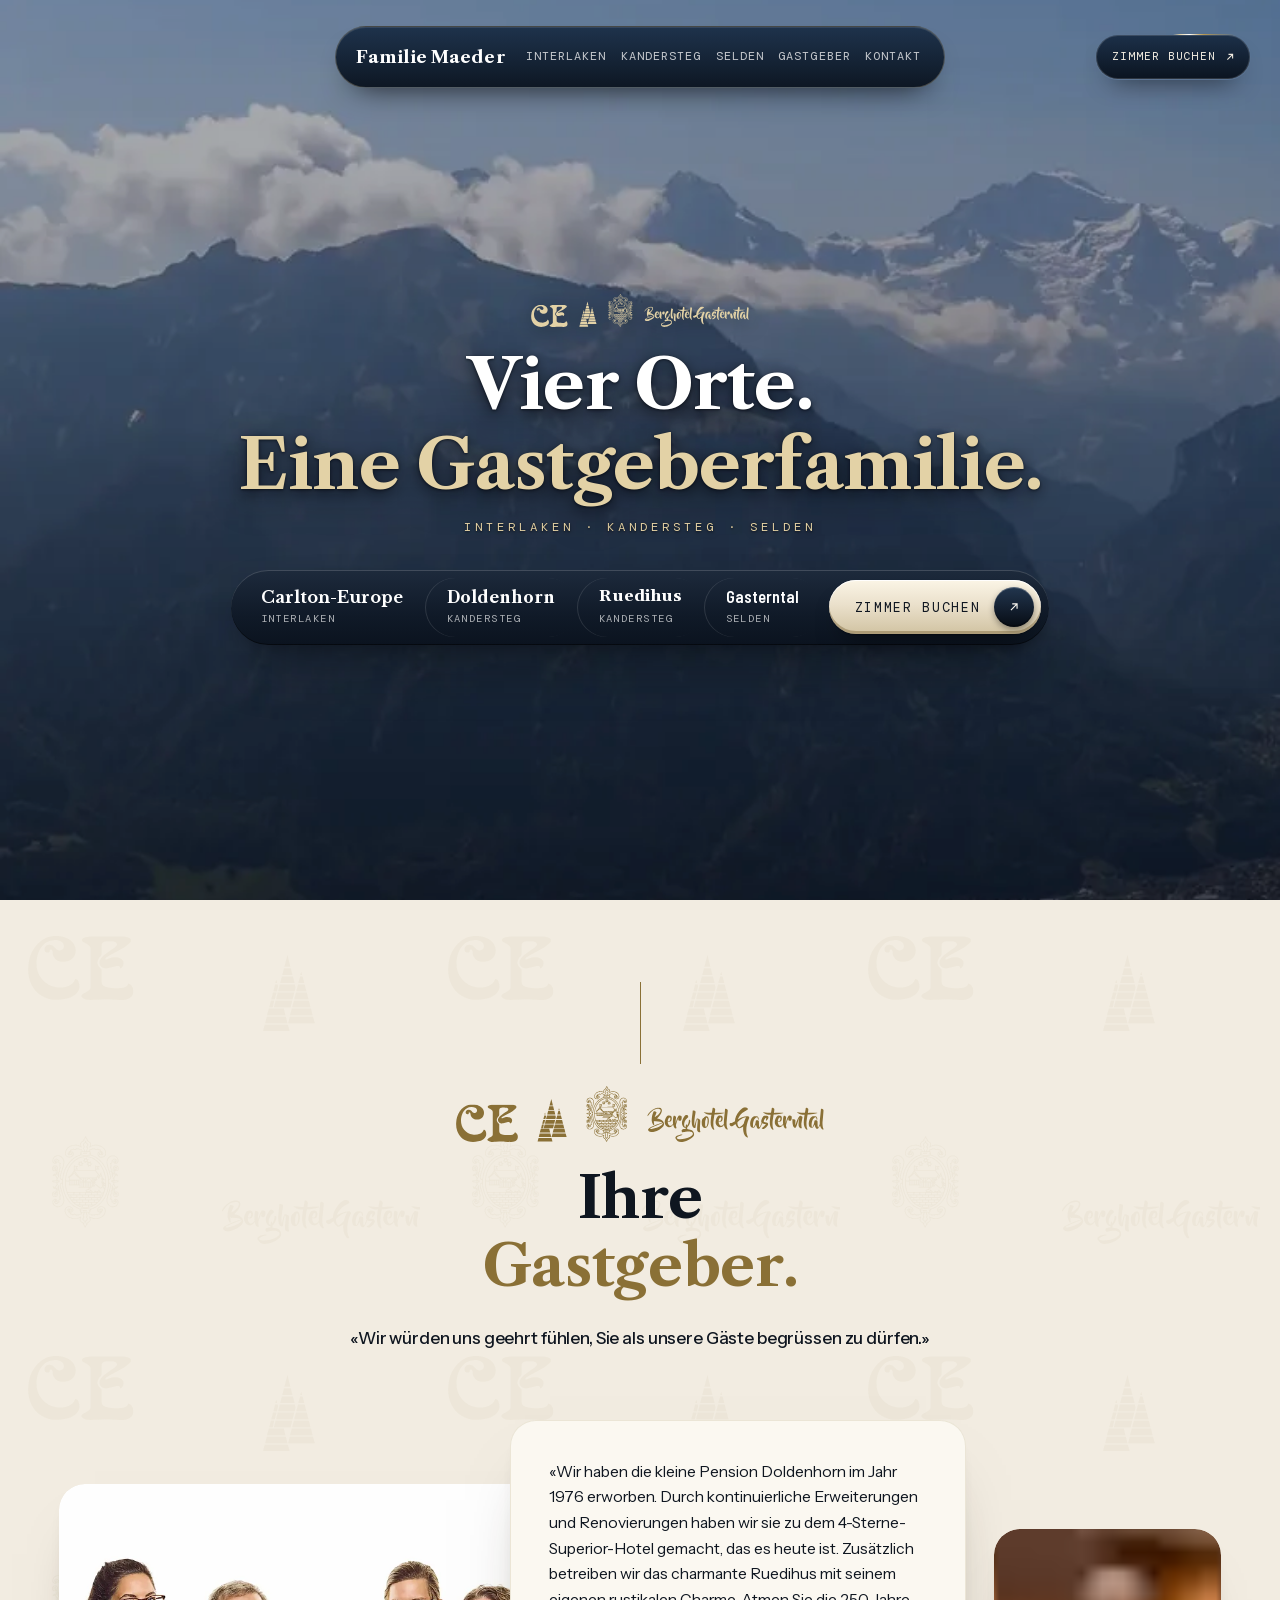
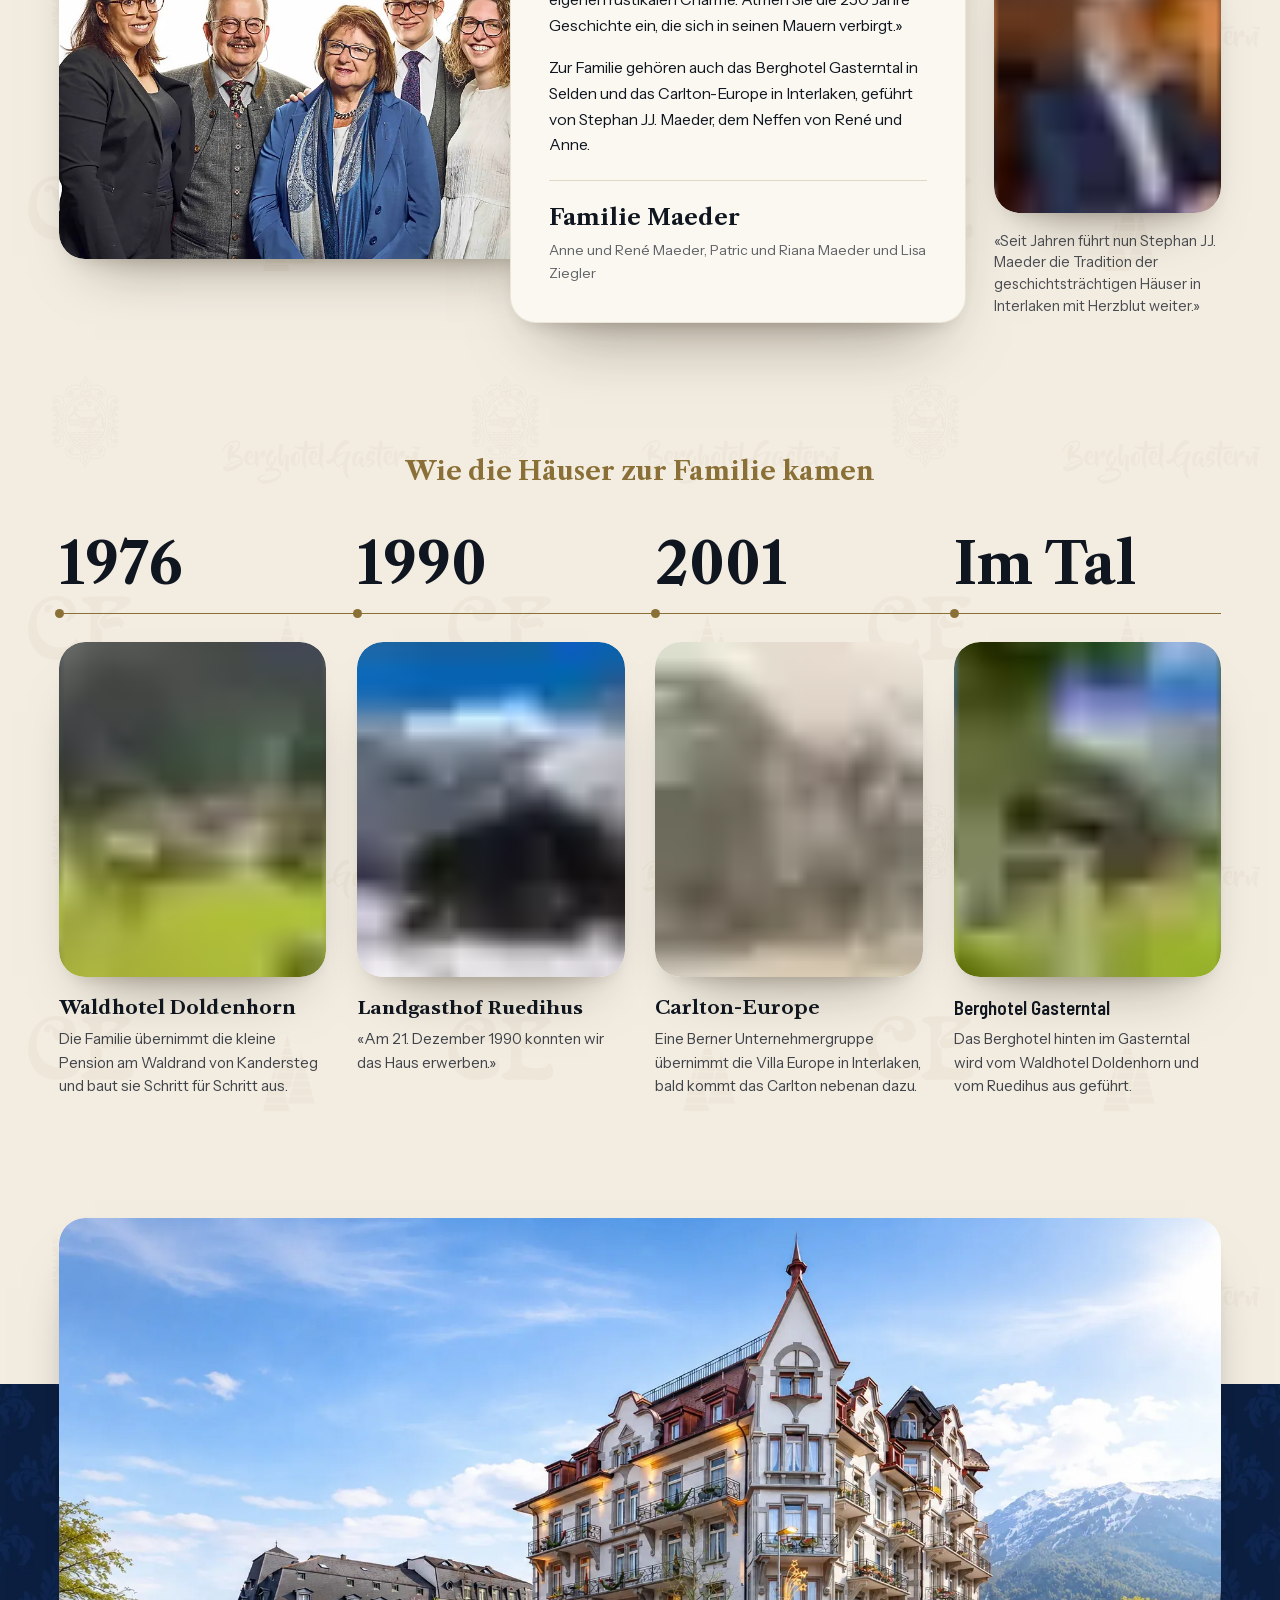
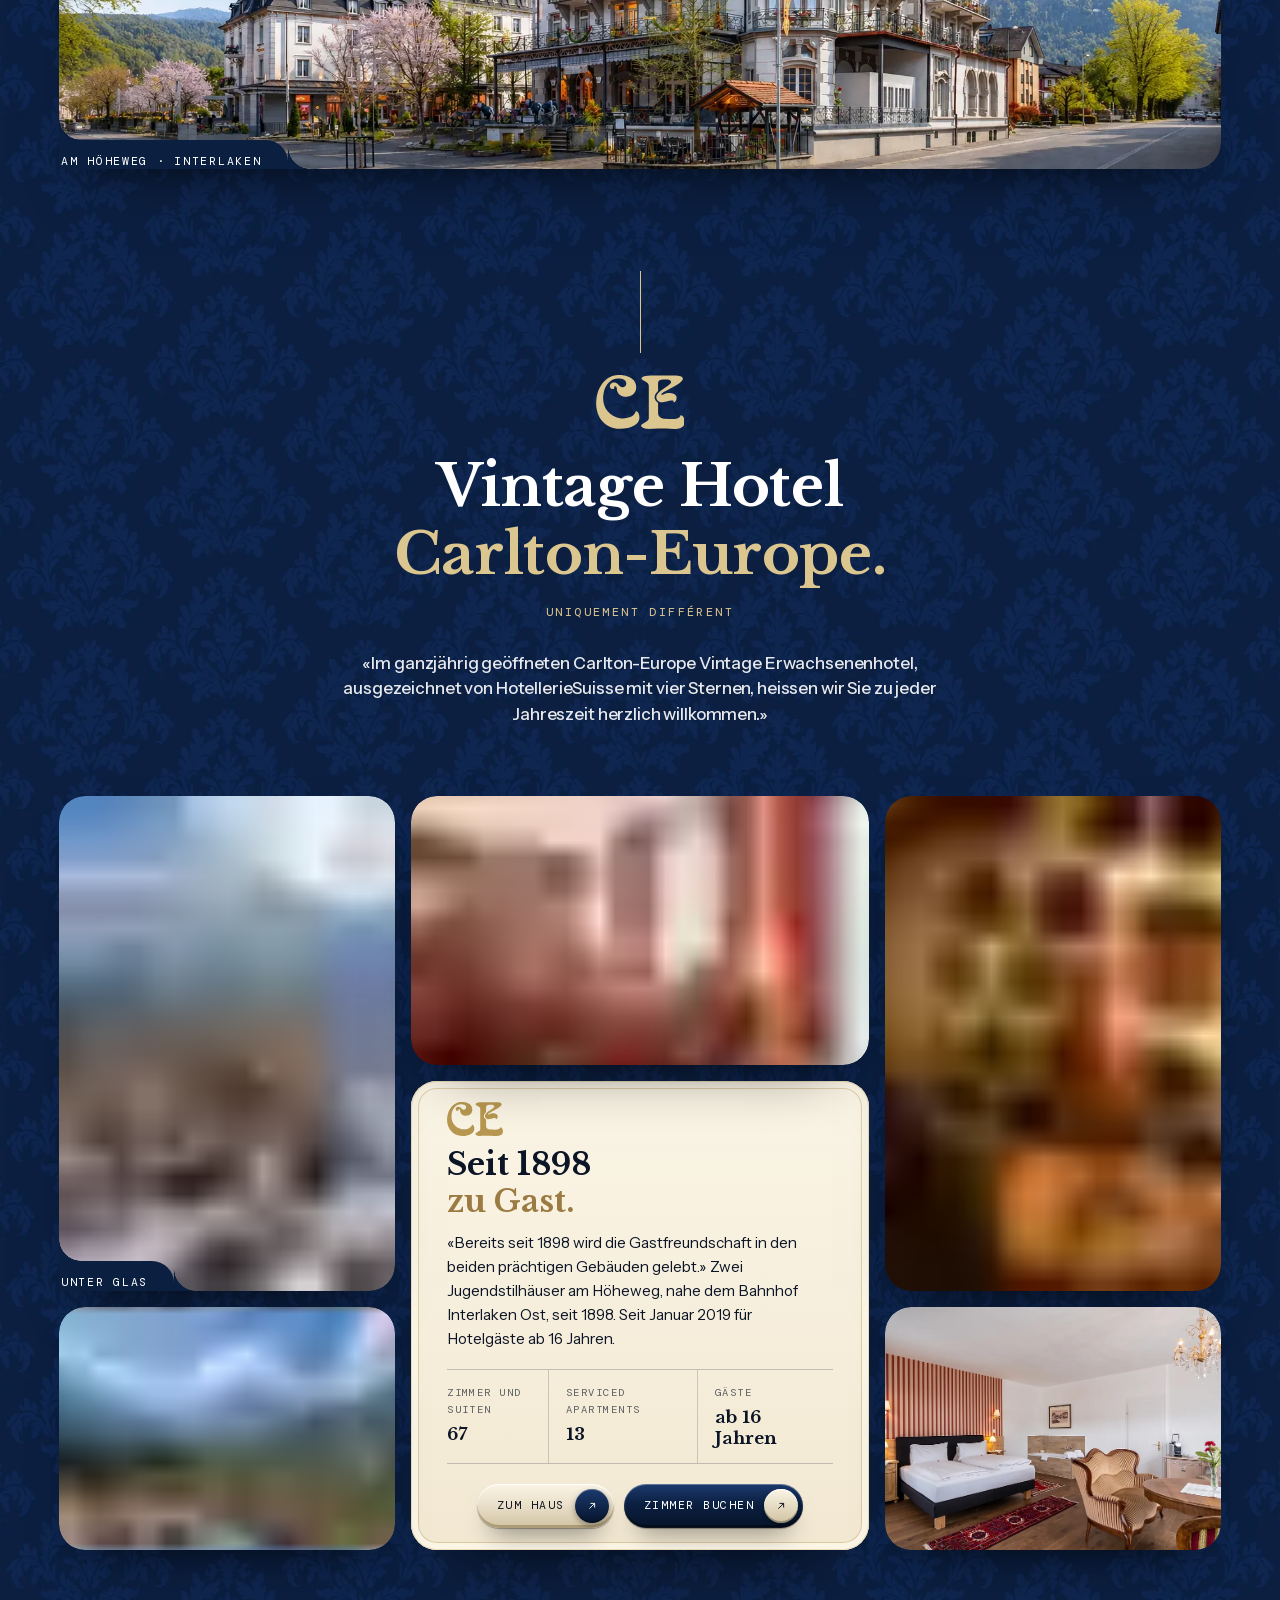
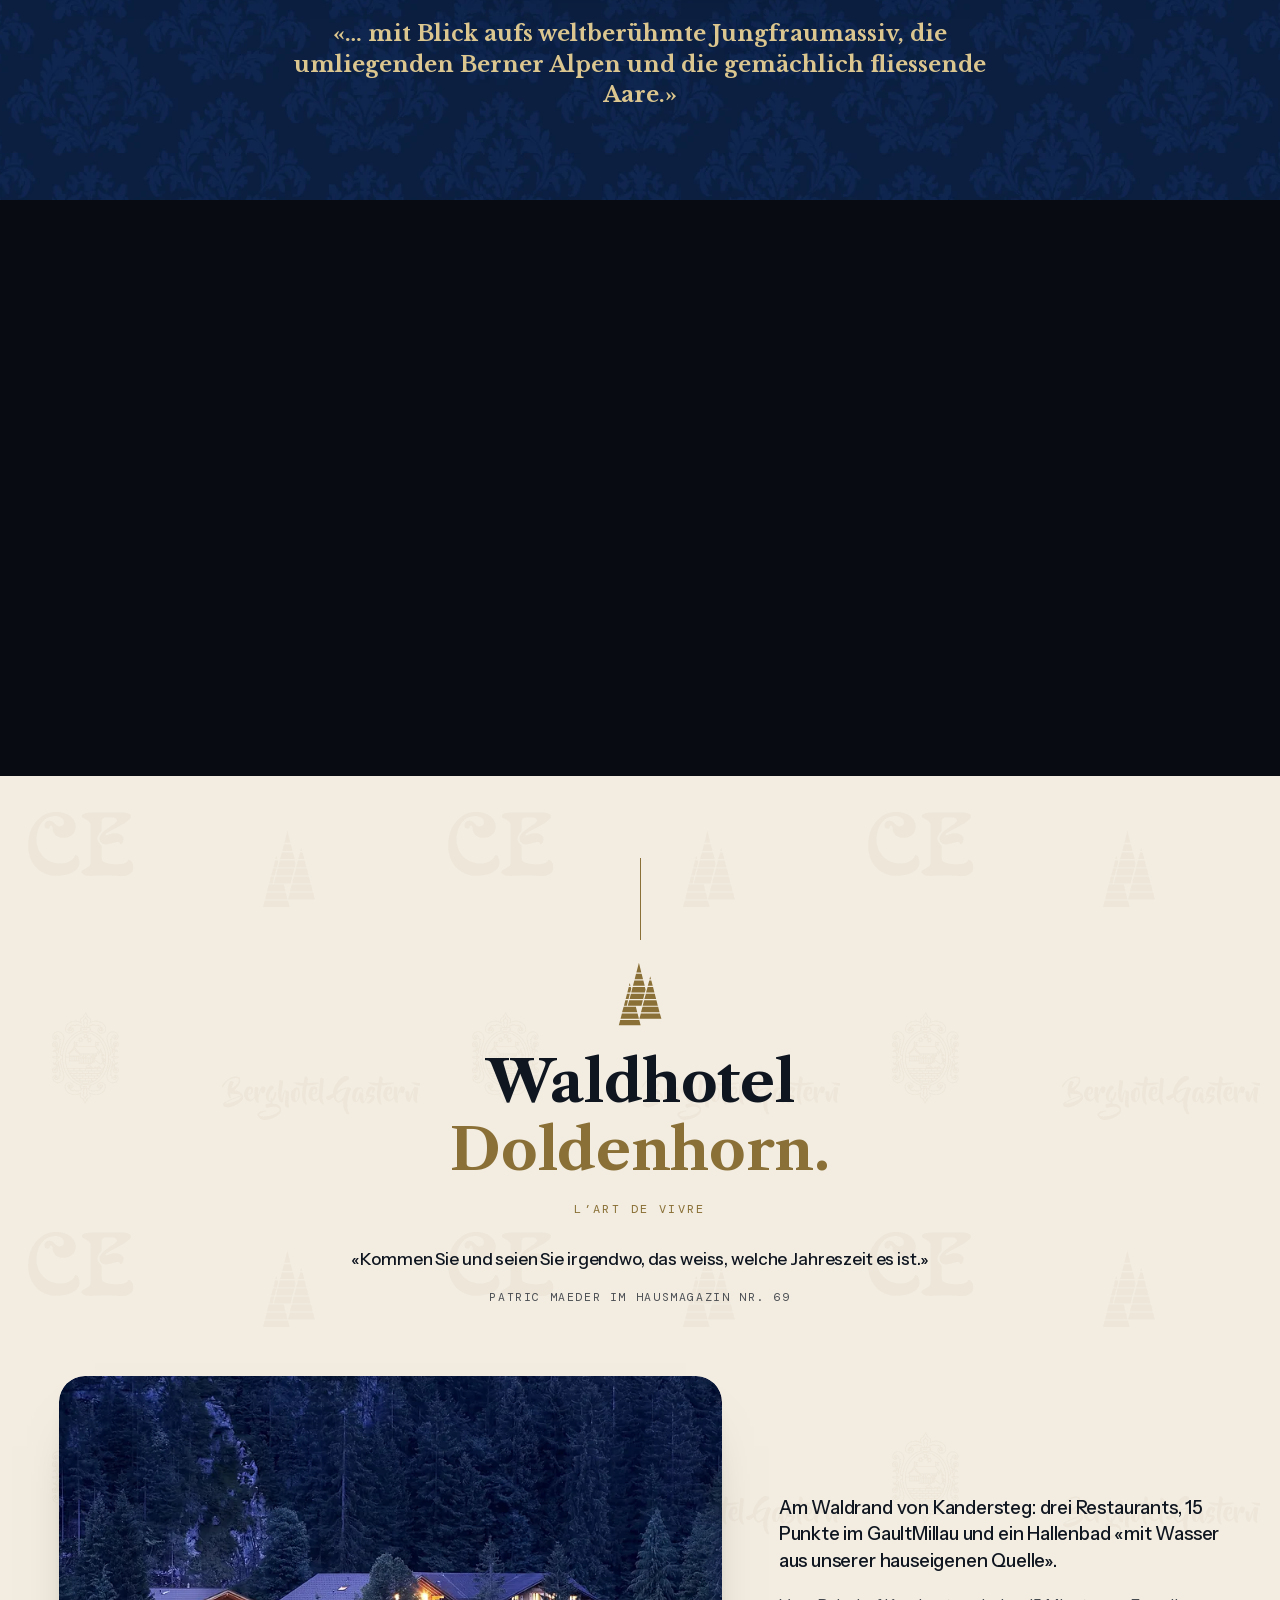
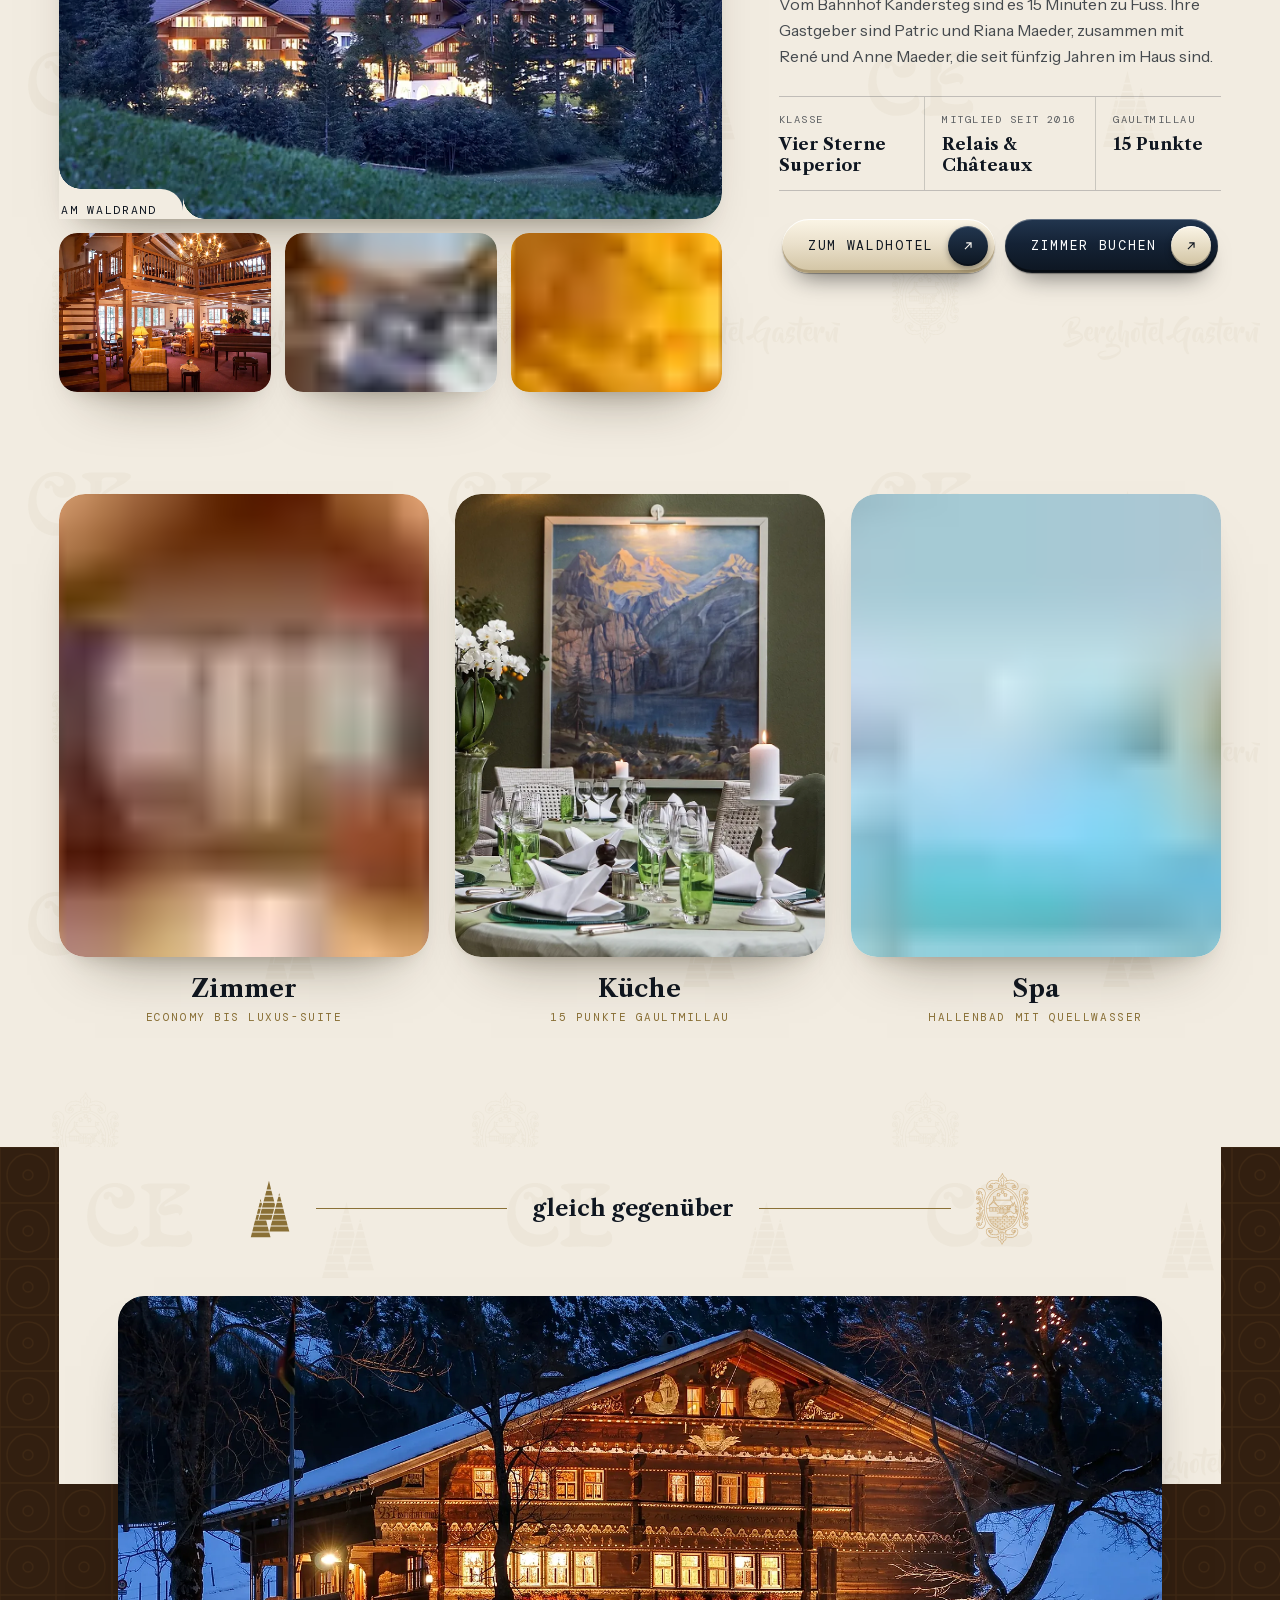
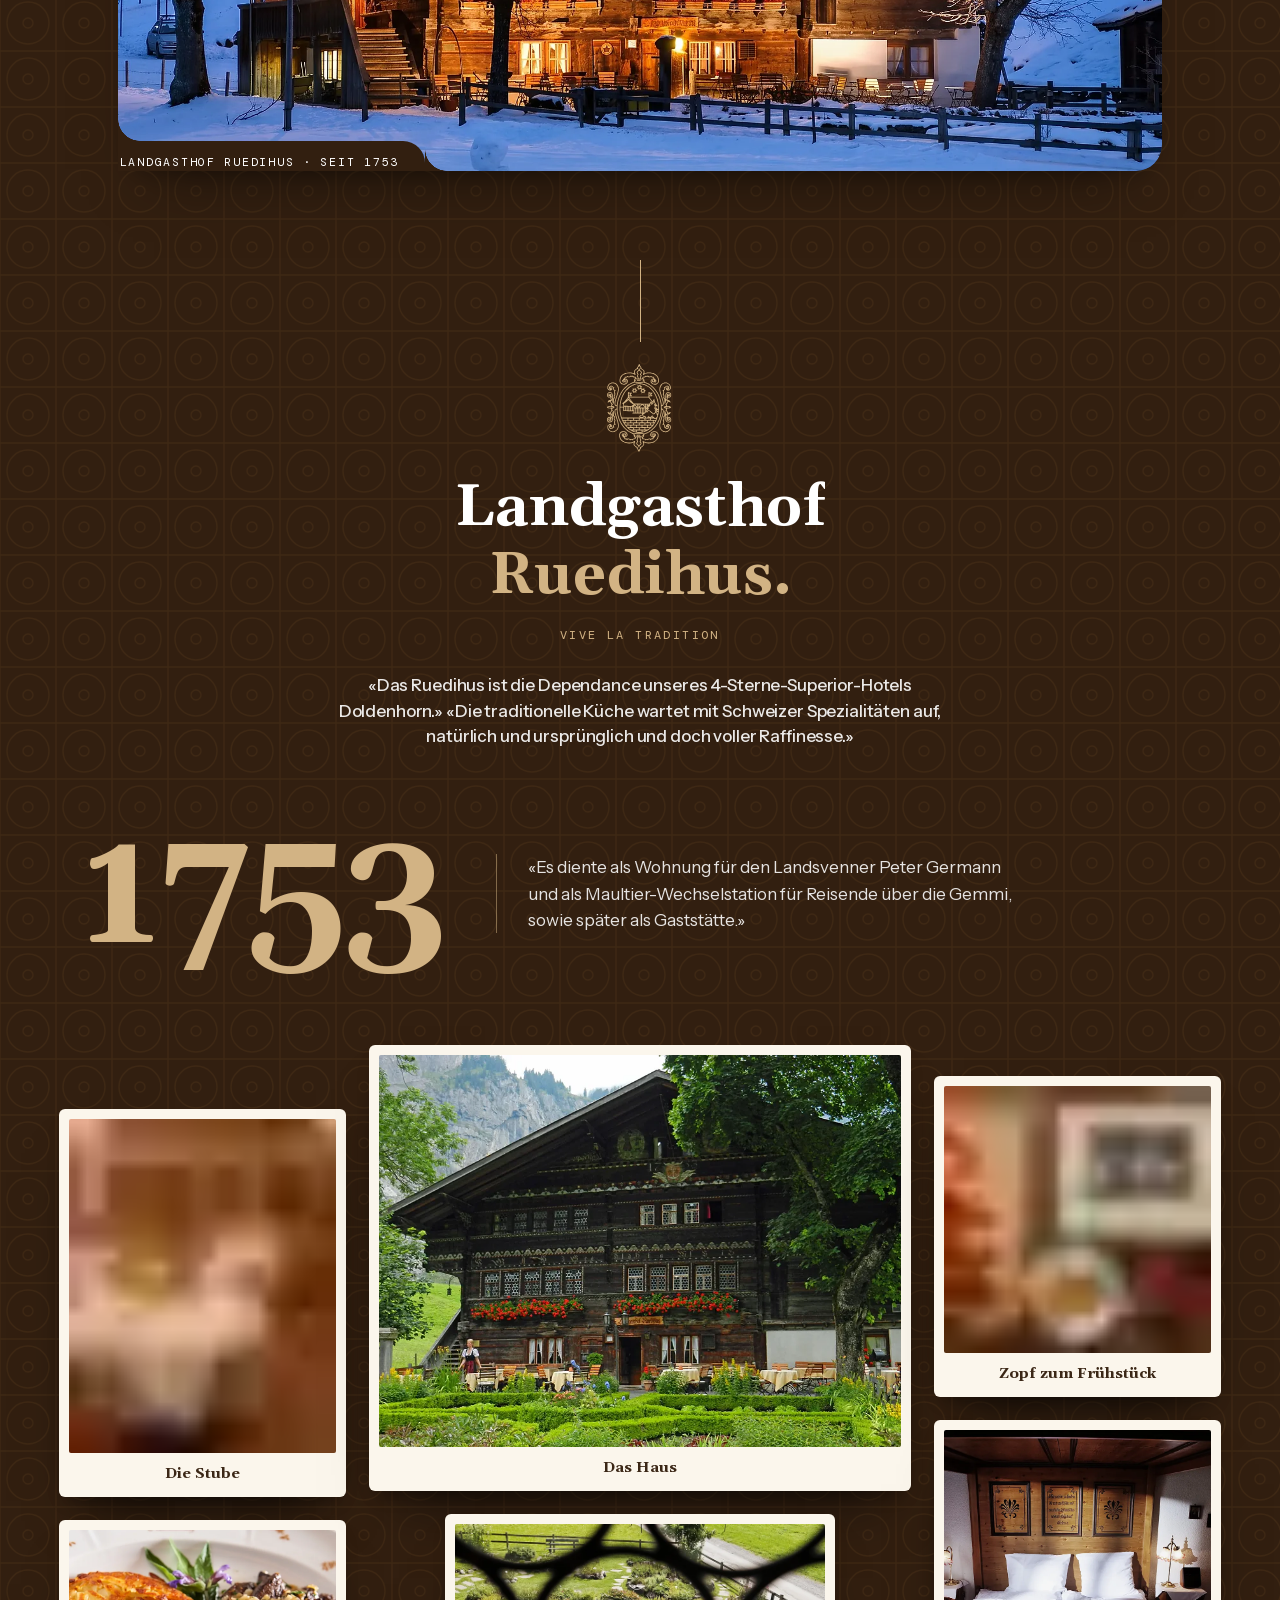
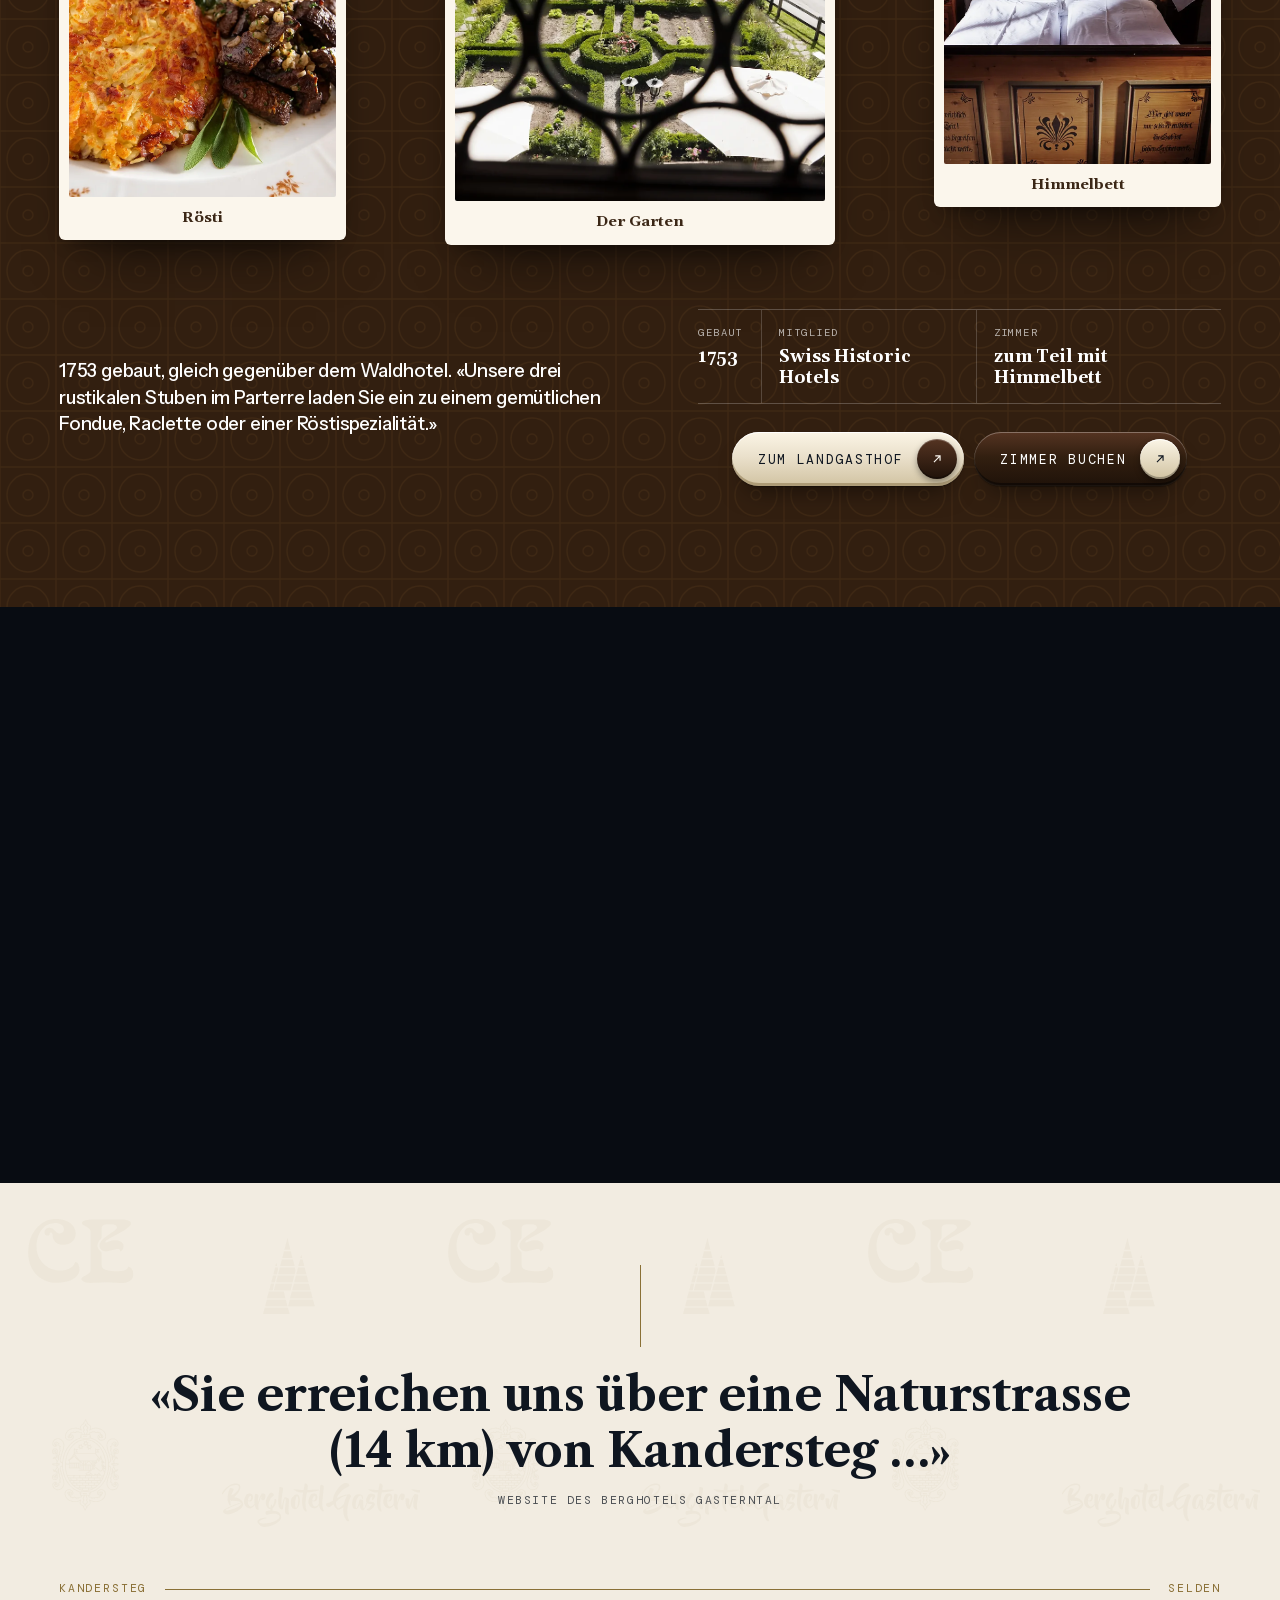
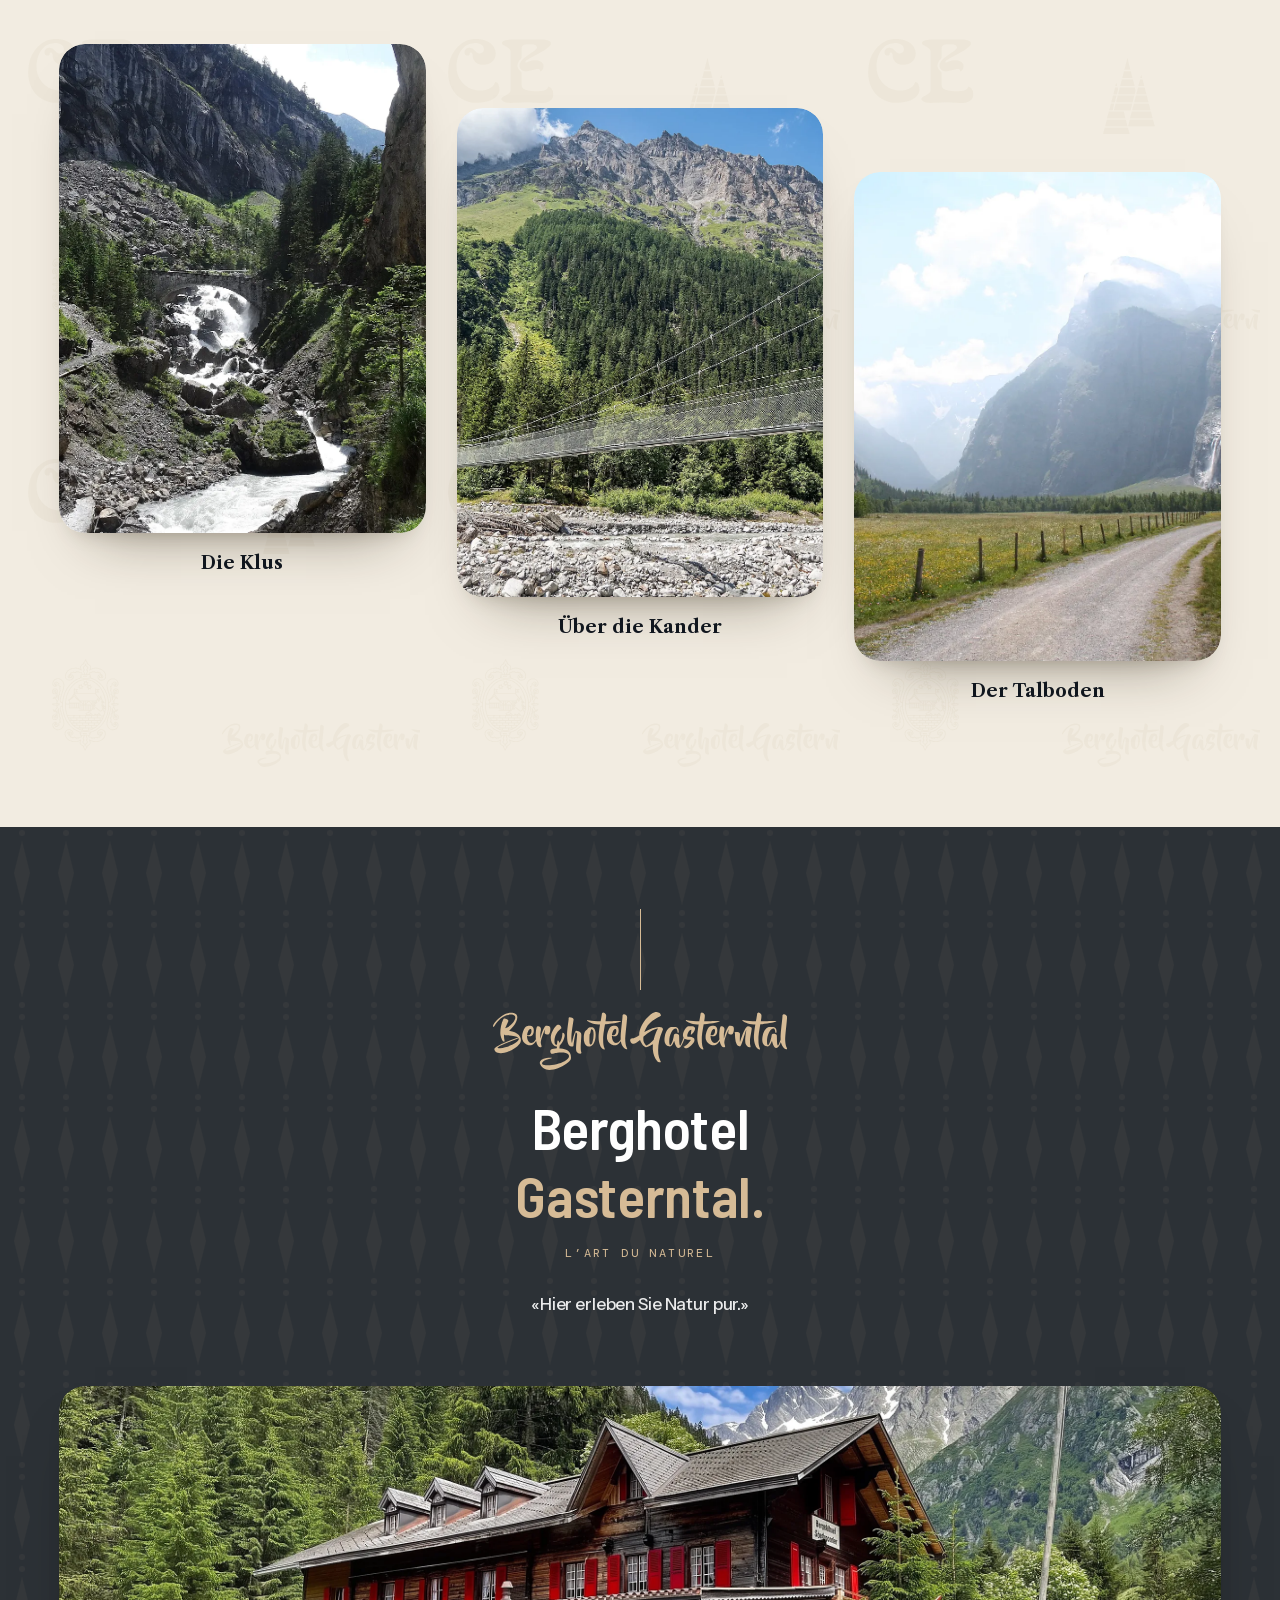
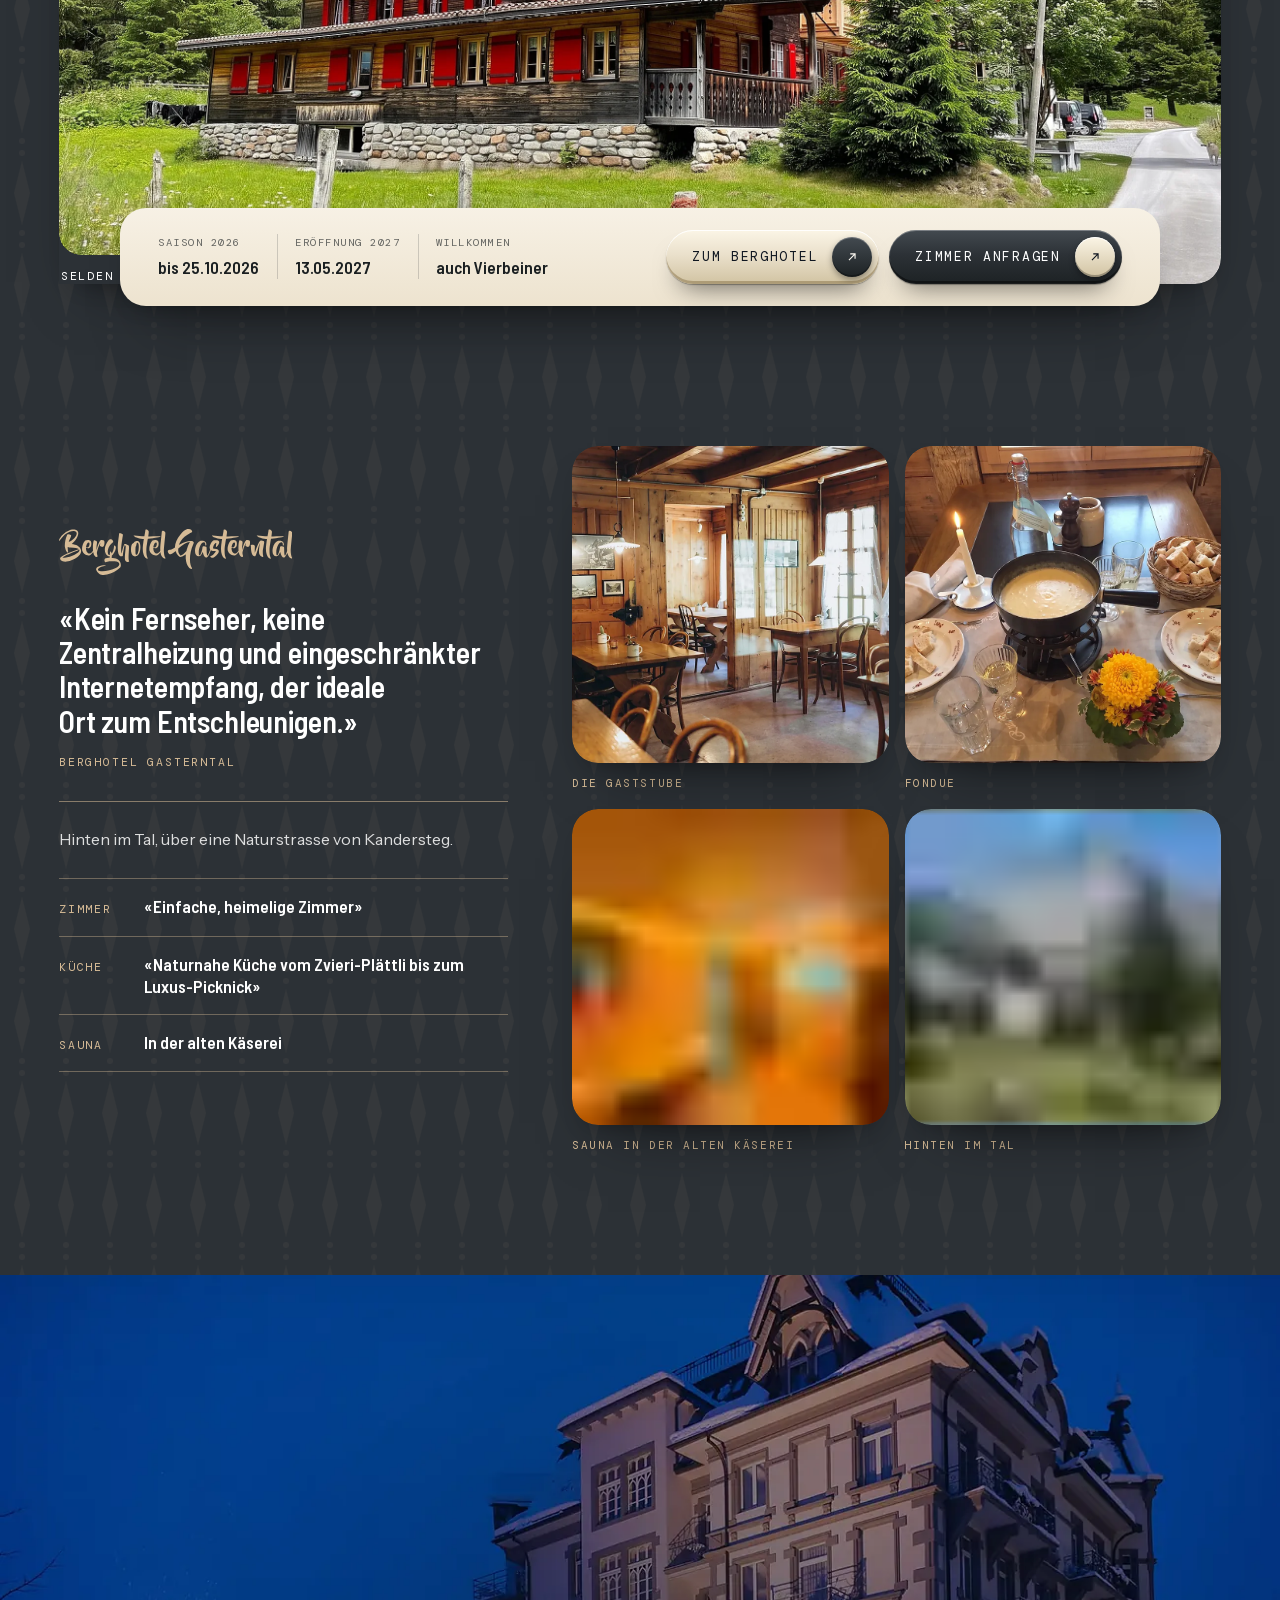
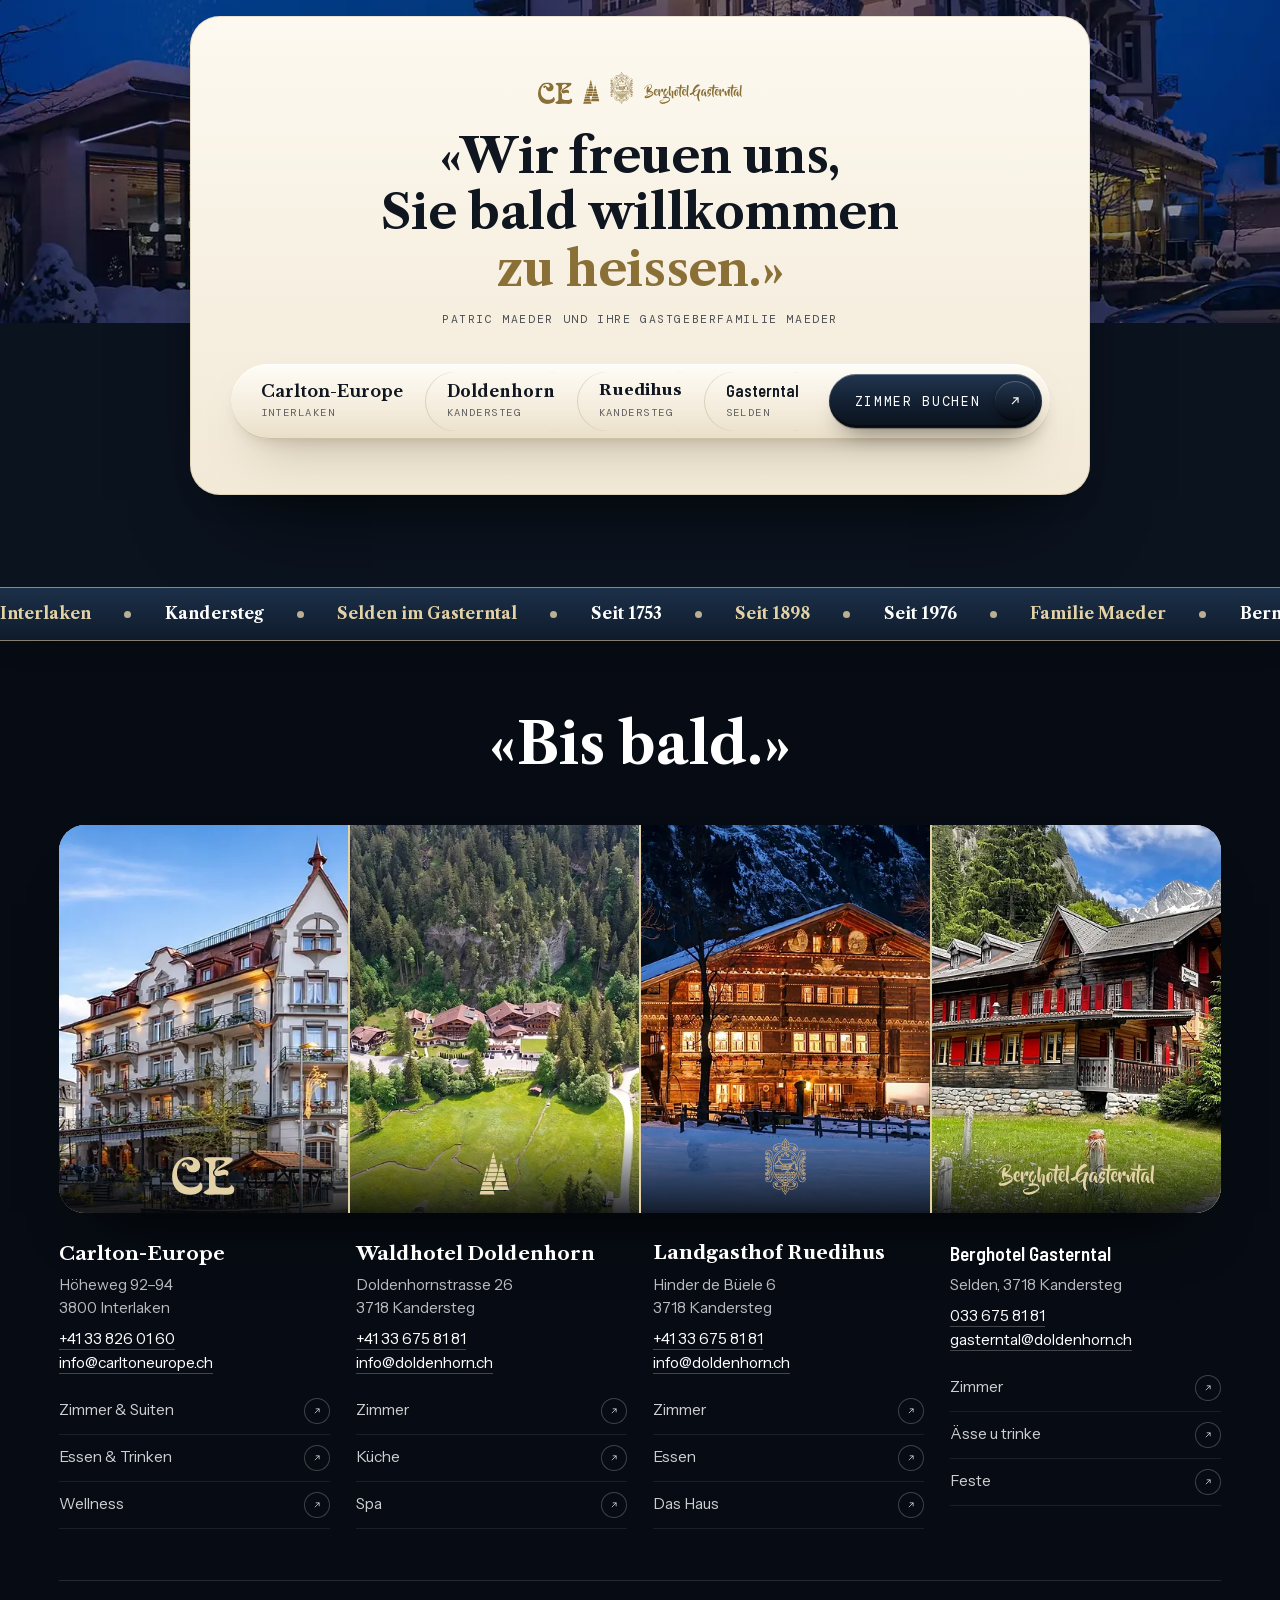
==== commit 92ed24c6: "Links auf Adressen ohne Schloss auf tastyrob123.github.io umgestellt Co-Authored-By: Claude Opus 5.5" ====
--- a/index.html
+++ b/index.html
@@ -388,7 +388,7 @@
     </header>
     <div class="ga-b">
       <figure class="rk ga-b__haus" data-m="k" style="--i:0;--y:120px"><span class="rk__b" style="background-image:url([data-uri])"><img src="assets/img/rb-ga-haus-l.webp?v=44" srcset="assets/img/rb-ga-haus-s.webp?v=44 820w, assets/img/rb-ga-haus-l.webp?v=44 2400w" sizes="(max-width:860px) 100vw, 92vw" width="2400" height="1028" alt="Das Berghotel Gasterntal aus Holz mit roten Läden, davor Wiese und Naturstrasse, dahinter Wald und Fels" loading="lazy" decoding="async"></span><span class="rk__kerbe"><span>Selden · Gasterntal</span></span></figure>
-      <div class="ga-b__leiste" data-m="k" style="--i:1;--y:150px"><dl class="rb-werte rb-werte--leiste" data-m="t" style="--i:2"><div><dt>Saison 2026</dt><dd>bis 25.10.2026</dd></div><div><dt>Eröffnung 2027</dt><dd>13.05.2027</dd></div><div><dt>Willkommen</dt><dd>auch Vierbeiner</dd></div></dl><div class="kn-reihe"><a class="kn " href="https://gasterntal.tastystudios.ch/" target="_blank" rel="noopener">Zum Berghotel<i><svg viewBox="0 0 16 16" aria-hidden="true"><path d="M4.5 11.5 11.5 4.5M6 4.5h5.5V10"/></svg></i></a><button class="kn kn--linie" type="button" data-buchen="gasterntal">Zimmer anfragen<i><svg viewBox="0 0 16 16" aria-hidden="true"><path d="M4.5 11.5 11.5 4.5M6 4.5h5.5V10"/></svg></i></button></div></div>
+      <div class="ga-b__leiste" data-m="k" style="--i:1;--y:150px"><dl class="rb-werte rb-werte--leiste" data-m="t" style="--i:2"><div><dt>Saison 2026</dt><dd>bis 25.10.2026</dd></div><div><dt>Eröffnung 2027</dt><dd>13.05.2027</dd></div><div><dt>Willkommen</dt><dd>auch Vierbeiner</dd></div></dl><div class="kn-reihe"><a class="kn " href="https://tastyrob123.github.io/berghotel-gasterntal-entwurf/" target="_blank" rel="noopener">Zum Berghotel<i><svg viewBox="0 0 16 16" aria-hidden="true"><path d="M4.5 11.5 11.5 4.5M6 4.5h5.5V10"/></svg></i></a><button class="kn kn--linie" type="button" data-buchen="gasterntal">Zimmer anfragen<i><svg viewBox="0 0 16 16" aria-hidden="true"><path d="M4.5 11.5 11.5 4.5M6 4.5h5.5V10"/></svg></i></button></div></div>
     </div>
     <div class="ga-g">
       <div class="ga-g__t">
@@ -579,7 +579,7 @@
 		c-0.5-0.3-1.1-0.4-1.6-0.1c-0.5,0.3-0.5,0.8-0.4,1.3c0.1,1.1,0,1.4-1.1,1.7c-1.6,0.4-3.1-0.1-3.8-1.1c-0.9-1.3-0.8-3.5,0.1-4.8
 		c1.1-1.5,2.6-2.2,4.4-2.2c2-0.1,3.7,0.7,5.1,2.1c0.8,0.8,1.5,1.6,2.2,2.4c1.1,1.1,2.5,1.7,4.2,1.5c2.1-0.2,3.8-1.9,4-4
 		c0.2-2.6-1-4.5-3.3-5.7c-2.3-1.2-4.7-1.4-7.2-1.3c-5.9,0.2-10.3,3-13.7,7.7c-2.5,3.6-3.8,7.6-4.5,11.9C96.1,25.6,96,27.2,96,28.3"
-		/></svg></span></a><a class="fp__s h-doldenhorn" href="https://doldenhorn.tastystudios.ch/" target="_blank" rel="noopener" aria-label="Waldhotel Doldenhorn, zur Website" style="background-image:url([data-uri])"><img src="assets/img/k-doldenhorn-l.webp?v=44" srcset="assets/img/k-doldenhorn-s.webp?v=44 820w, assets/img/k-doldenhorn-l.webp?v=44 900w" sizes="(max-width:700px) 92vw, (max-width:1100px) 46vw, 24vw" width="900" height="562" alt="Das Waldhotel Doldenhorn in Kandersteg" loading="lazy" decoding="async"><span class="fp__pl" aria-hidden="true"><svg class="fz fz--doldenhorn" viewBox="282.26 400.65 31.24 45.18" fill="currentColor" aria-hidden="true"><path fill-rule="nonzero"  d="M 283.816406 441.621094 L 282.855469 445.226562 L 298.234375 445.226562 L 297.273438 441.621094 Z M 285.019531 436.9375 L 284.054688 440.78125 L 297.035156 440.78125 L 296.074219 436.9375 Z M 298.355469 436.9375 L 297.394531 440.78125 L 312.894531 440.78125 L 311.8125 436.9375 Z M 286.21875 432.25 L 285.136719 436.09375 L 295.832031 436.09375 L 294.871094 432.25 Z M 299.558594 432.25 L 298.476562 436.09375 L 311.574219 436.09375 L 310.613281 432.25 Z M 287.421875 427.683594 L 286.460938 431.53125 L 288.503906 431.53125 L 289.34375 427.683594 Z M 290.183594 427.683594 L 289.105469 431.53125 L 298.835938 431.53125 L 299.796875 427.683594 Z M 300.757812 427.683594 L 299.675781 431.53125 L 310.371094 431.53125 L 309.410156 427.683594 Z M 288.621094 422.996094 L 287.660156 426.84375 L 289.703125 426.84375 L 290.664062 422.996094 Z M 291.386719 422.996094 L 290.425781 426.84375 L 300.039062 426.84375 L 301 422.996094 Z M 301.960938 422.996094 L 300.878906 426.84375 L 309.167969 426.84375 L 308.207031 422.996094 Z M 289.824219 418.3125 L 288.863281 422.15625 L 290.90625 422.15625 L 291.625 419.394531 L 291.265625 418.3125 Z M 292.589844 418.3125 L 291.625 422.15625 L 301.238281 422.15625 L 301.71875 419.992188 L 301.238281 418.3125 Z M 303.164062 418.3125 L 302.082031 422.15625 L 307.96875 422.15625 L 307.007812 418.3125 Z M 289.945312 417.46875 L 291.027344 417.46875 L 290.546875 415.425781 Z M 293.789062 413.625 L 292.828125 417.46875 L 301.121094 417.46875 L 300.160156 413.625 Z M 304.363281 413.625 L 303.28125 417.46875 L 306.765625 417.46875 L 305.804688 413.625 Z M 304.484375 412.785156 L 305.566406 412.785156 L 304.964844 410.742188 C 305.085938 410.742188 304.484375 412.785156 304.484375 412.785156 M 294.992188 408.9375 L 294.03125 412.785156 L 299.917969 412.785156 L 298.957031 408.9375 Z M 297.035156 401.25 L 295.230469 408.097656 L 298.714844 408.097656 Z M 297.035156 401.25 "/></svg></span></a><a class="fp__s h-ruedihus" href="https://ruedihus.tastystudios.ch/" target="_blank" rel="noopener" aria-label="Landgasthof Ruedihus, zur Website" style="background-image:url([data-uri])"><img src="assets/img/k-ruedihus-l.webp?v=44" srcset="assets/img/k-ruedihus-s.webp?v=44 820w, assets/img/k-ruedihus-l.webp?v=44 900w" sizes="(max-width:700px) 92vw, (max-width:1100px) 46vw, 24vw" width="900" height="562" alt="Der Landgasthof Ruedihus im Schnee zur blauen Stunde" loading="lazy" decoding="async"><span class="fp__pl" aria-hidden="true"><img class="fz fz--ruedihus" src="assets/logo/ruedihus-gold.svg?v=44" width="1044" height="1398" alt="" aria-hidden="true"></span></a><a class="fp__s h-gasterntal" href="https://gasterntal.tastystudios.ch/" target="_blank" rel="noopener" aria-label="Berghotel Gasterntal, zur Website" style="background-image:url([data-uri])"><img src="assets/img/k-gasterntal-l.webp?v=44" srcset="assets/img/k-gasterntal-s.webp?v=44 820w, assets/img/k-gasterntal-l.webp?v=44 900w" sizes="(max-width:700px) 92vw, (max-width:1100px) 46vw, 24vw" width="900" height="562" alt="Das Berghotel Gasterntal" loading="lazy" decoding="async"><span class="fp__pl" aria-hidden="true"><svg class="fz fz--gasterntal" viewBox="0 0 3242.000000 639.000000" fill="currentColor" aria-hidden="true"><g transform="translate(0.000000,639.000000) scale(0.100000,-0.100000)"
+		/></svg></span></a><a class="fp__s h-doldenhorn" href="https://doldenhorn.tastystudios.ch/" target="_blank" rel="noopener" aria-label="Waldhotel Doldenhorn, zur Website" style="background-image:url([data-uri])"><img src="assets/img/k-doldenhorn-l.webp?v=44" srcset="assets/img/k-doldenhorn-s.webp?v=44 820w, assets/img/k-doldenhorn-l.webp?v=44 900w" sizes="(max-width:700px) 92vw, (max-width:1100px) 46vw, 24vw" width="900" height="562" alt="Das Waldhotel Doldenhorn in Kandersteg" loading="lazy" decoding="async"><span class="fp__pl" aria-hidden="true"><svg class="fz fz--doldenhorn" viewBox="282.26 400.65 31.24 45.18" fill="currentColor" aria-hidden="true"><path fill-rule="nonzero"  d="M 283.816406 441.621094 L 282.855469 445.226562 L 298.234375 445.226562 L 297.273438 441.621094 Z M 285.019531 436.9375 L 284.054688 440.78125 L 297.035156 440.78125 L 296.074219 436.9375 Z M 298.355469 436.9375 L 297.394531 440.78125 L 312.894531 440.78125 L 311.8125 436.9375 Z M 286.21875 432.25 L 285.136719 436.09375 L 295.832031 436.09375 L 294.871094 432.25 Z M 299.558594 432.25 L 298.476562 436.09375 L 311.574219 436.09375 L 310.613281 432.25 Z M 287.421875 427.683594 L 286.460938 431.53125 L 288.503906 431.53125 L 289.34375 427.683594 Z M 290.183594 427.683594 L 289.105469 431.53125 L 298.835938 431.53125 L 299.796875 427.683594 Z M 300.757812 427.683594 L 299.675781 431.53125 L 310.371094 431.53125 L 309.410156 427.683594 Z M 288.621094 422.996094 L 287.660156 426.84375 L 289.703125 426.84375 L 290.664062 422.996094 Z M 291.386719 422.996094 L 290.425781 426.84375 L 300.039062 426.84375 L 301 422.996094 Z M 301.960938 422.996094 L 300.878906 426.84375 L 309.167969 426.84375 L 308.207031 422.996094 Z M 289.824219 418.3125 L 288.863281 422.15625 L 290.90625 422.15625 L 291.625 419.394531 L 291.265625 418.3125 Z M 292.589844 418.3125 L 291.625 422.15625 L 301.238281 422.15625 L 301.71875 419.992188 L 301.238281 418.3125 Z M 303.164062 418.3125 L 302.082031 422.15625 L 307.96875 422.15625 L 307.007812 418.3125 Z M 289.945312 417.46875 L 291.027344 417.46875 L 290.546875 415.425781 Z M 293.789062 413.625 L 292.828125 417.46875 L 301.121094 417.46875 L 300.160156 413.625 Z M 304.363281 413.625 L 303.28125 417.46875 L 306.765625 417.46875 L 305.804688 413.625 Z M 304.484375 412.785156 L 305.566406 412.785156 L 304.964844 410.742188 C 305.085938 410.742188 304.484375 412.785156 304.484375 412.785156 M 294.992188 408.9375 L 294.03125 412.785156 L 299.917969 412.785156 L 298.957031 408.9375 Z M 297.035156 401.25 L 295.230469 408.097656 L 298.714844 408.097656 Z M 297.035156 401.25 "/></svg></span></a><a class="fp__s h-ruedihus" href="https://ruedihus.tastystudios.ch/" target="_blank" rel="noopener" aria-label="Landgasthof Ruedihus, zur Website" style="background-image:url([data-uri])"><img src="assets/img/k-ruedihus-l.webp?v=44" srcset="assets/img/k-ruedihus-s.webp?v=44 820w, assets/img/k-ruedihus-l.webp?v=44 900w" sizes="(max-width:700px) 92vw, (max-width:1100px) 46vw, 24vw" width="900" height="562" alt="Der Landgasthof Ruedihus im Schnee zur blauen Stunde" loading="lazy" decoding="async"><span class="fp__pl" aria-hidden="true"><img class="fz fz--ruedihus" src="assets/logo/ruedihus-gold.svg?v=44" width="1044" height="1398" alt="" aria-hidden="true"></span></a><a class="fp__s h-gasterntal" href="https://tastyrob123.github.io/berghotel-gasterntal-entwurf/" target="_blank" rel="noopener" aria-label="Berghotel Gasterntal, zur Website" style="background-image:url([data-uri])"><img src="assets/img/k-gasterntal-l.webp?v=44" srcset="assets/img/k-gasterntal-s.webp?v=44 820w, assets/img/k-gasterntal-l.webp?v=44 900w" sizes="(max-width:700px) 92vw, (max-width:1100px) 46vw, 24vw" width="900" height="562" alt="Das Berghotel Gasterntal" loading="lazy" decoding="async"><span class="fp__pl" aria-hidden="true"><svg class="fz fz--gasterntal" viewBox="0 0 3242.000000 639.000000" fill="currentColor" aria-hidden="true"><g transform="translate(0.000000,639.000000) scale(0.100000,-0.100000)"
  stroke="none">
 <path d="M17820 6374 c-257 -68 -641 -370 -971 -766 -457 -548 -739 -1207
 -739 -1728 l0 -56 -162 -96 c-306 -180 -390 -215 -555 -228 -209 -16 -291 -88
@@ -725,7 +725,7 @@
         <p class="fp__k"><a href="tel:+41338260160">+41 33 826 01 60</a><a href="mailto:info@carltoneurope.ch">info@carltoneurope.ch</a></p><ul><li><a class="fp__l" href="https://carlton.tastystudios.ch/zimmer.html" target="_blank" rel="noopener">Zimmer &amp; Suiten<i><svg viewBox="0 0 16 16" aria-hidden="true"><path d="M4.5 11.5 11.5 4.5M6 4.5h5.5V10"/></svg></i></a></li><li><a class="fp__l" href="https://carlton.tastystudios.ch/essen-trinken.html" target="_blank" rel="noopener">Essen &amp; Trinken<i><svg viewBox="0 0 16 16" aria-hidden="true"><path d="M4.5 11.5 11.5 4.5M6 4.5h5.5V10"/></svg></i></a></li><li><a class="fp__l" href="https://carlton.tastystudios.ch/wellness.html" target="_blank" rel="noopener">Wellness<i><svg viewBox="0 0 16 16" aria-hidden="true"><path d="M4.5 11.5 11.5 4.5M6 4.5h5.5V10"/></svg></i></a></li></ul></div><div class="fp__sp h-doldenhorn" data-r style="--i:1"><h3>Waldhotel Doldenhorn</h3><address>Doldenhornstrasse 26<br>3718 Kandersteg</address>
         <p class="fp__k"><a href="tel:+41336758181">+41 33 675 81 81</a><a href="mailto:info@doldenhorn.ch">info@doldenhorn.ch</a></p><ul><li><a class="fp__l" href="https://doldenhorn.tastystudios.ch/zimmer.html" target="_blank" rel="noopener">Zimmer<i><svg viewBox="0 0 16 16" aria-hidden="true"><path d="M4.5 11.5 11.5 4.5M6 4.5h5.5V10"/></svg></i></a></li><li><a class="fp__l" href="https://doldenhorn.tastystudios.ch/kueche.html" target="_blank" rel="noopener">Küche<i><svg viewBox="0 0 16 16" aria-hidden="true"><path d="M4.5 11.5 11.5 4.5M6 4.5h5.5V10"/></svg></i></a></li><li><a class="fp__l" href="https://doldenhorn.tastystudios.ch/spa.html" target="_blank" rel="noopener">Spa<i><svg viewBox="0 0 16 16" aria-hidden="true"><path d="M4.5 11.5 11.5 4.5M6 4.5h5.5V10"/></svg></i></a></li></ul></div><div class="fp__sp h-ruedihus" data-r style="--i:2"><h3>Landgasthof Ruedihus</h3><address>Hinder de Büele 6<br>3718 Kandersteg</address>
         <p class="fp__k"><a href="tel:+41336758181">+41 33 675 81 81</a><a href="mailto:info@doldenhorn.ch">info@doldenhorn.ch</a></p><ul><li><a class="fp__l" href="https://ruedihus.tastystudios.ch/zimmer.html" target="_blank" rel="noopener">Zimmer<i><svg viewBox="0 0 16 16" aria-hidden="true"><path d="M4.5 11.5 11.5 4.5M6 4.5h5.5V10"/></svg></i></a></li><li><a class="fp__l" href="https://ruedihus.tastystudios.ch/essen.html" target="_blank" rel="noopener">Essen<i><svg viewBox="0 0 16 16" aria-hidden="true"><path d="M4.5 11.5 11.5 4.5M6 4.5h5.5V10"/></svg></i></a></li><li><a class="fp__l" href="https://ruedihus.tastystudios.ch/haus.html" target="_blank" rel="noopener">Das Haus<i><svg viewBox="0 0 16 16" aria-hidden="true"><path d="M4.5 11.5 11.5 4.5M6 4.5h5.5V10"/></svg></i></a></li></ul></div><div class="fp__sp h-gasterntal" data-r style="--i:3"><h3>Berghotel Gasterntal</h3><address>Selden, 3718 Kandersteg</address>
-        <p class="fp__k"><a href="tel:+41336758181">033 675 81 81</a><a href="mailto:gasterntal@doldenhorn.ch">gasterntal@doldenhorn.ch</a></p><ul><li><a class="fp__l" href="https://gasterntal.tastystudios.ch/zimmer.html" target="_blank" rel="noopener">Zimmer<i><svg viewBox="0 0 16 16" aria-hidden="true"><path d="M4.5 11.5 11.5 4.5M6 4.5h5.5V10"/></svg></i></a></li><li><a class="fp__l" href="https://gasterntal.tastystudios.ch/essen.html" target="_blank" rel="noopener">Ässe u trinke<i><svg viewBox="0 0 16 16" aria-hidden="true"><path d="M4.5 11.5 11.5 4.5M6 4.5h5.5V10"/></svg></i></a></li><li><a class="fp__l" href="https://gasterntal.tastystudios.ch/feste.html" target="_blank" rel="noopener">Feste<i><svg viewBox="0 0 16 16" aria-hidden="true"><path d="M4.5 11.5 11.5 4.5M6 4.5h5.5V10"/></svg></i></a></li></ul></div></div>
+        <p class="fp__k"><a href="tel:+41336758181">033 675 81 81</a><a href="mailto:gasterntal@doldenhorn.ch">gasterntal@doldenhorn.ch</a></p><ul><li><a class="fp__l" href="https://tastyrob123.github.io/berghotel-gasterntal-entwurf/zimmer.html" target="_blank" rel="noopener">Zimmer<i><svg viewBox="0 0 16 16" aria-hidden="true"><path d="M4.5 11.5 11.5 4.5M6 4.5h5.5V10"/></svg></i></a></li><li><a class="fp__l" href="https://tastyrob123.github.io/berghotel-gasterntal-entwurf/essen.html" target="_blank" rel="noopener">Ässe u trinke<i><svg viewBox="0 0 16 16" aria-hidden="true"><path d="M4.5 11.5 11.5 4.5M6 4.5h5.5V10"/></svg></i></a></li><li><a class="fp__l" href="https://tastyrob123.github.io/berghotel-gasterntal-entwurf/feste.html" target="_blank" rel="noopener">Feste<i><svg viewBox="0 0 16 16" aria-hidden="true"><path d="M4.5 11.5 11.5 4.5M6 4.5h5.5V10"/></svg></i></a></li></ul></div></div>
     <div class="fuss__unten">
       <span>Familie Maeder · Interlaken, Kandersteg und Selden</span>
       <span>Fotos von den Häusern, von Schweiz Tourismus und von Wikimedia Commons (Adrian Michael, CC BY 2.5 · Adrian Michael, CC BY-SA 3.0 · Chrisi1964, CC0 · Jag9889, CC BY-SA 4.0 · Pingufan13, CC BY-SA 3.0)</span>
